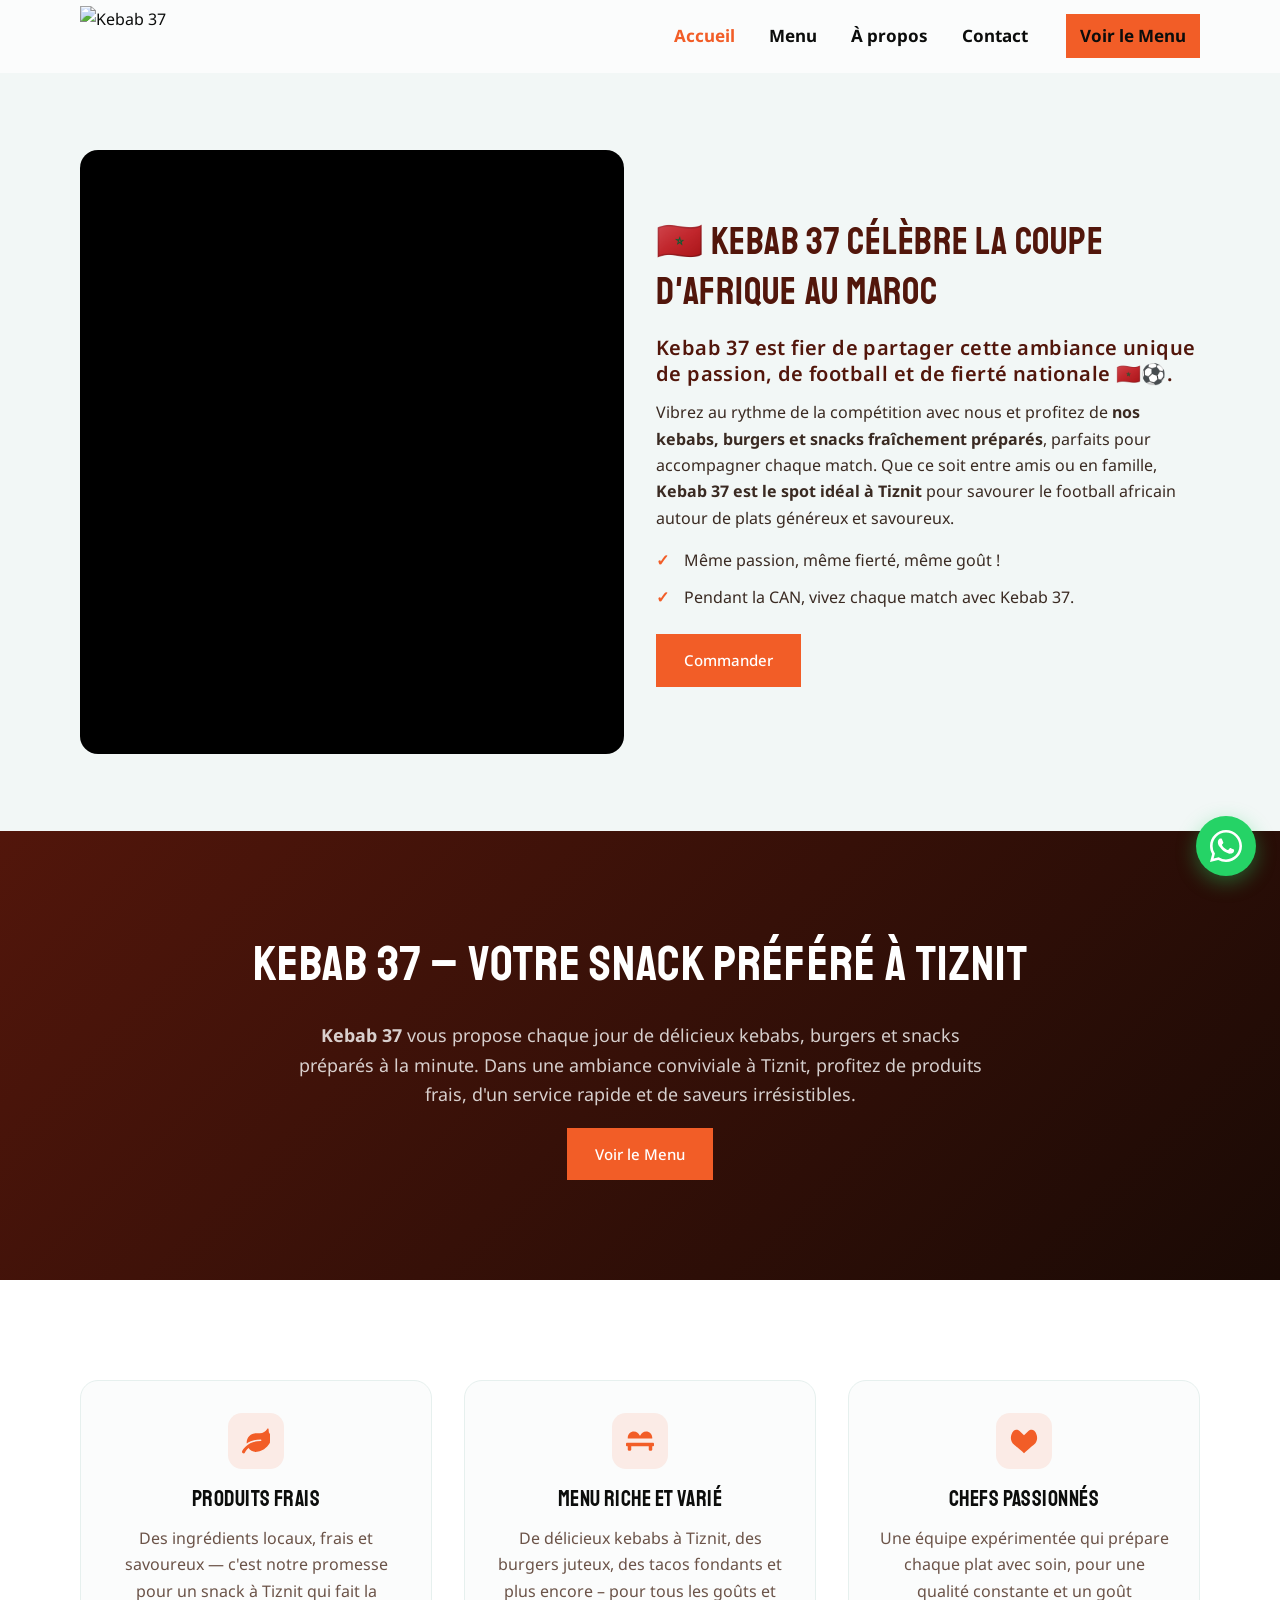
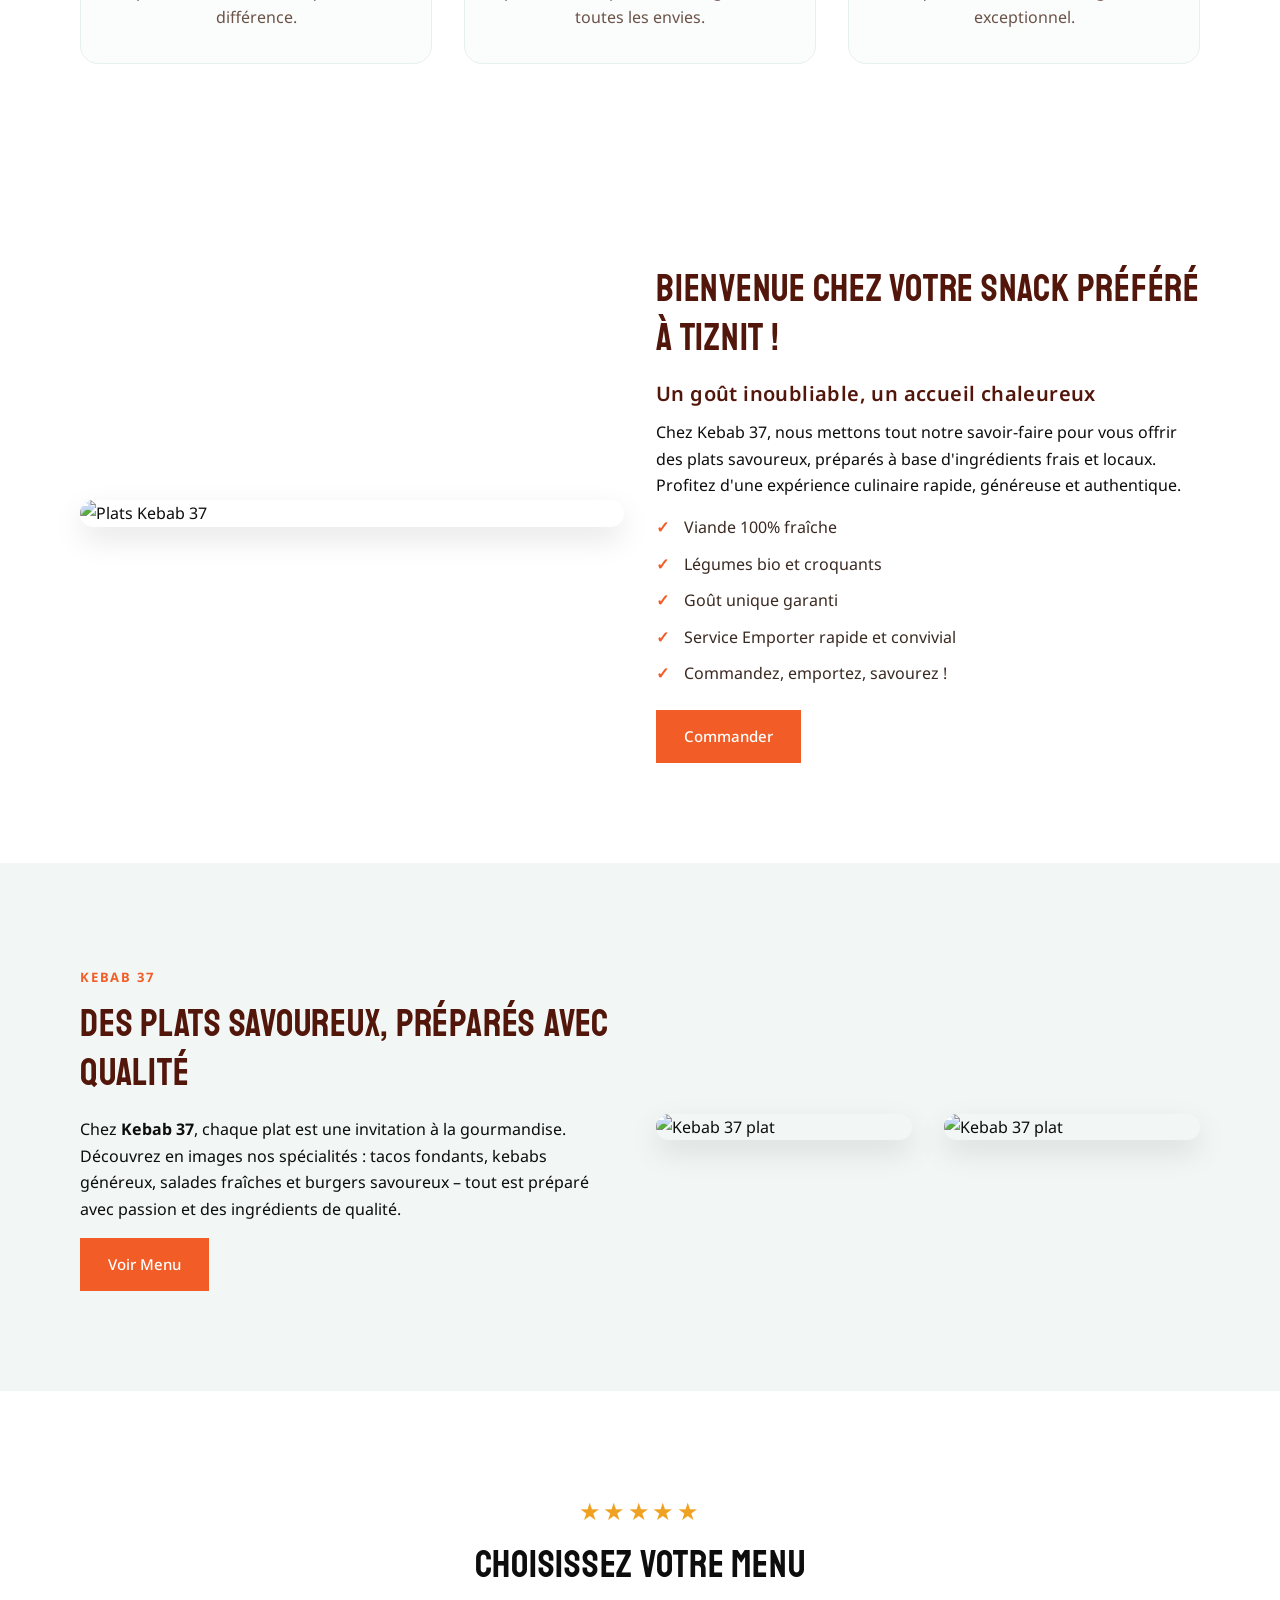
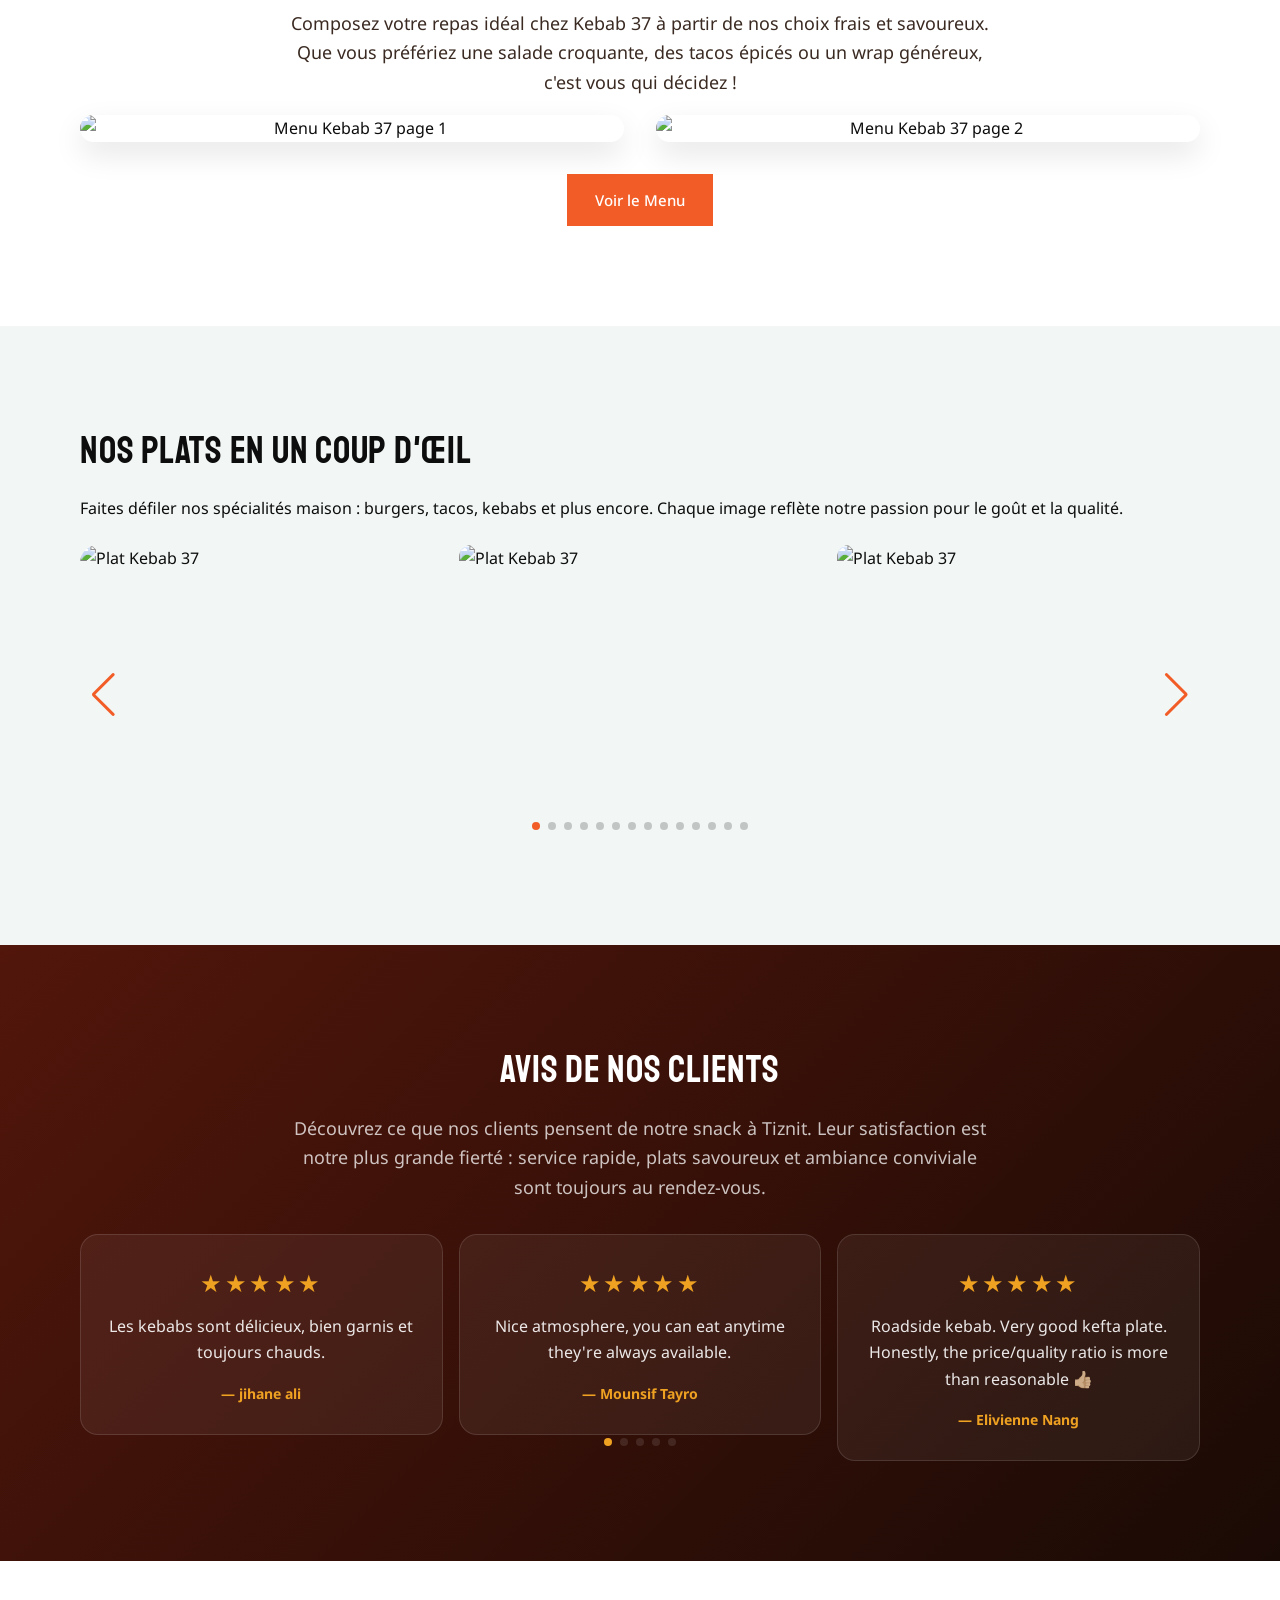
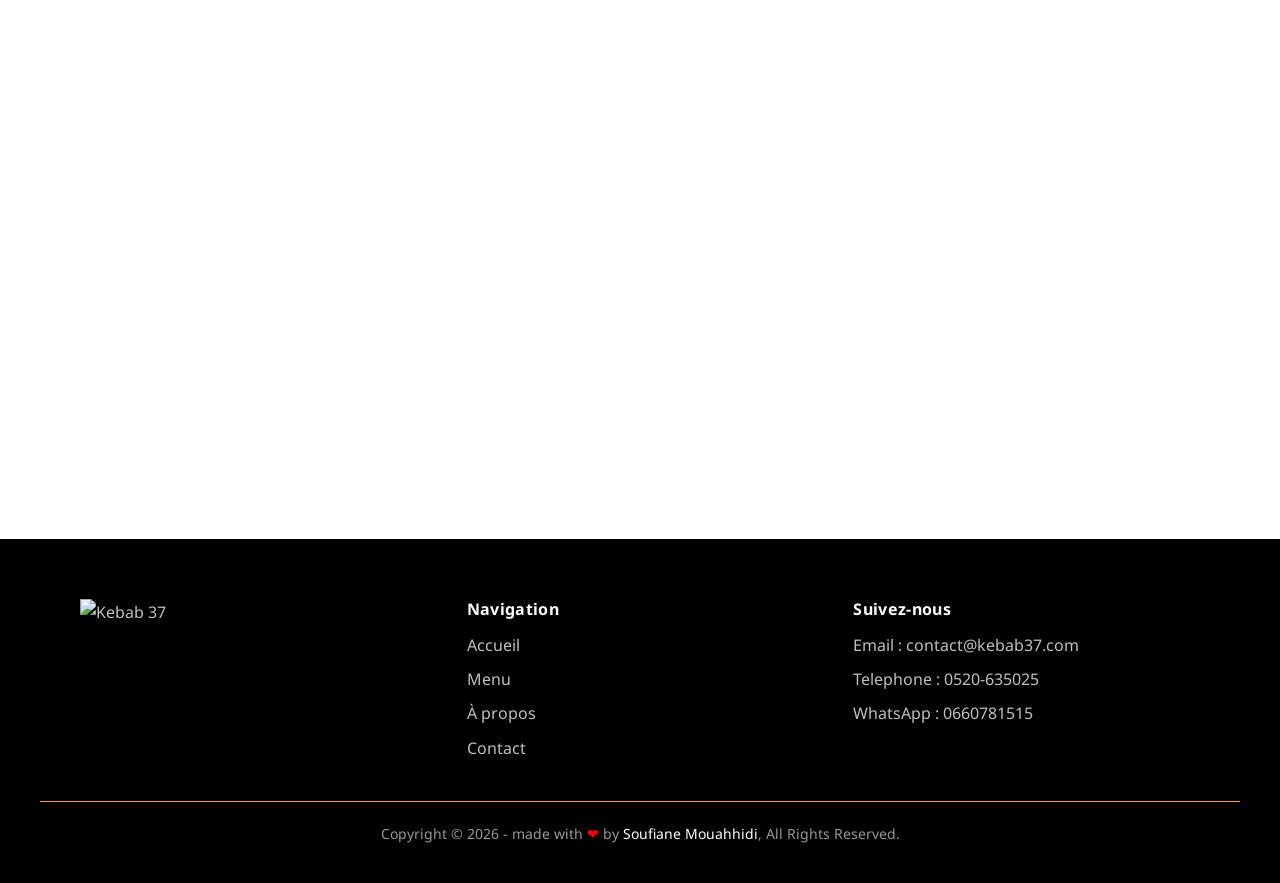
==== index.html @ 67d35859 "feat: rebuild site to match kebab37.com (Tiznit, Morocco) - Rewrote all pages with real content from" ====
<!DOCTYPE html>
<html lang="fr">
<head>
  <meta charset="UTF-8">
  <meta name="viewport" content="width=device-width, initial-scale=1.0">
  <title>Kebab 37 à Tiznit – Snack & Fast Food Marocain de Qualité</title>
  <meta name="description" content="Découvrez Kebab 37, votre snack incontournable à Tiznit. Spécialités marocaines, service rapide, produits frais, passez savourer sur place !">
  <link rel="preconnect" href="https://fonts.googleapis.com">
  <link rel="preconnect" href="https://fonts.gstatic.com" crossorigin>
  <link href="https://fonts.googleapis.com/css2?family=Noto+Sans:wght@400;500;600;700&family=Staatliches&display=swap" rel="stylesheet">
  <link rel="stylesheet" href="https://cdn.jsdelivr.net/npm/swiper@11/swiper-bundle.min.css">
  <link rel="stylesheet" href="assets/css/styles.css">
  <link rel="icon" href="https://kebab37.com/wp-content/uploads/2025/06/cropped-LOGO-01-removebg-preview-32x32.png" sizes="32x32">
</head>
<body>
  <a class="skip-link" href="#main">Aller au contenu</a>

  <!-- HEADER -->
  <header class="site-header" id="siteHeader">
    <div class="container nav-wrap">
      <a href="index.html" class="logo" aria-label="Kebab 37 - Accueil">
        <img src="https://kebab37.com/wp-content/uploads/2025/12/logo-kebeb-can.png" alt="Kebab 37" class="logo-img">
      </a>
      <button class="nav-toggle" aria-label="Ouvrir le menu" aria-expanded="false" aria-controls="primaryNav">
        <span></span><span></span><span></span>
      </button>
      <nav id="primaryNav" class="primary-nav" aria-label="Menu principal">
        <ul>
          <li><a href="index.html" class="active">Accueil</a></li>
          <li><a href="menu.html">Menu</a></li>
          <li><a href="about.html">À propos</a></li>
          <li><a href="contact.html">Contact</a></li>
        </ul>
        <a class="btn btn-primary nav-cta" href="menu.html">Voir le Menu</a>
      </nav>
    </div>
  </header>

  <main id="main">
    <!-- HERO / CAN SECTION -->
    <section class="hero-can">
      <div class="container grid grid-2 align-center">
        <div class="hero-video">
          <iframe src="https://player.vimeo.com/video/1148424362?badge=0&autopause=0&player_id=0&app_id=58479&autoplay=1&muted=1&loop=1" allow="autoplay; fullscreen; picture-in-picture" frameborder="0" loading="lazy"></iframe>
        </div>
        <div class="hero-text">
          <h2>🇲🇦 Kebab 37 célèbre la Coupe d'Afrique au Maroc</h2>
          <h3 class="subtitle">Kebab 37 est fier de partager cette ambiance unique de passion, de football et de fierté nationale 🇲🇦⚽.</h3>
          <p>Vibrez au rythme de la compétition avec nous et profitez de <strong>nos kebabs, burgers et snacks fraîchement préparés</strong>, parfaits pour accompagner chaque match. Que ce soit entre amis ou en famille, <strong>Kebab 37 est le spot idéal à Tiznit</strong> pour savourer le football africain autour de plats généreux et savoureux.</p>
          <ul class="check-list">
            <li>Même passion, même fierté, même goût !</li>
            <li>Pendant la CAN, vivez chaque match avec Kebab 37.</li>
          </ul>
          <a class="btn btn-primary" href="https://api.whatsapp.com/send?phone=212660781515" target="_blank" rel="noopener">Commander</a>
        </div>
      </div>
    </section>

    <!-- INTRO -->
    <section class="section intro-section">
      <div class="container text-center">
        <h1>Kebab 37 – Votre snack préféré à Tiznit</h1>
        <p class="lead"><strong>Kebab 37</strong> vous propose chaque jour de délicieux kebabs, burgers et snacks préparés à la minute. Dans une ambiance conviviale à Tiznit, profitez de produits frais, d'un service rapide et de saveurs irrésistibles.</p>
        <a class="btn btn-primary" href="menu.html">Voir le Menu</a>
      </div>
    </section>

    <!-- FEATURES -->
    <section class="section features">
      <div class="container grid grid-3">
        <article class="feature-card">
          <div class="icon-wrap"><svg viewBox="0 0 576 512" fill="currentColor"><path d="M546.2 9.7c-5.6-12.5-21.6-13-28.3-1.2C486.9 62.4 431.4 96 368 96h-80C182 96 96 182 96 288c0 7 .8 13.7 1.5 20.5C161.3 262.8 253.4 224 384 224c8.8 0 16 7.2 16 16s-7.2 16-16 16C132.6 256 26 410.1 2.4 468c-6.6 16.3 1.2 34.9 17.5 41.6 16.4 6.8 35-1.1 41.8-17.3 1.5-3.6 20.9-47.9 71.9-90.6 32.4 43.9 94 85.8 174.9 77.2C465.5 459.4 543.9 346.6 576 288c0-4.8-1.3-8.8-2.9-12.5 11.1-24.3 17.8-51 17.8-79.5 0-44.6-14.4-85.8-38.7-119.3z"/></svg></div>
          <h3>Produits Frais</h3>
          <p>Des ingrédients locaux, frais et savoureux — c'est notre promesse pour un snack à Tiznit qui fait la différence.</p>
        </article>
        <article class="feature-card">
          <div class="icon-wrap"><svg viewBox="0 0 512 512" fill="currentColor"><path d="M496 288H16c-8.8 0-16 7.2-16 16v32c0 8.8 7.2 16 16 16h16v64c0 8.8 7.2 16 16 16h32c8.8 0 16-7.2 16-16v-64h320v64c0 8.8 7.2 16 16 16h32c8.8 0 16-7.2 16-16v-64h16c8.8 0 16-7.2 16-16v-32c0-8.8-7.2-16-16-16zm-16-96c0-61.9-50.1-112-112-112-49.9 0-91.5 32.5-106.4 77.4C256.3 157.1 256 157 256 157s-.3.1-5.6.4C235.5 112.5 193.9 80 144 80 82.1 80 32 130.1 32 192v16h448v-16z"/></svg></div>
          <h3>Menu Riche et Varié</h3>
          <p>De délicieux kebabs à Tiznit, des burgers juteux, des tacos fondants et plus encore – pour tous les goûts et toutes les envies.</p>
        </article>
        <article class="feature-card">
          <div class="icon-wrap"><svg viewBox="0 0 512 512" fill="currentColor"><path d="M444.1 67.9C427 50.8 404.5 48 394.2 48c-21.5 0-42.1 8.5-57.4 23.7L256 152.5 175.2 71.7C159.9 56.5 139.3 48 117.8 48c-10.3 0-32.8 2.8-49.9 19.9C33.3 102.4 16 154.3 16 200c0 46.2 18.8 86.8 55.8 120.5C106.3 352.2 192 416 256 480c64-64 149.7-127.8 184.2-159.5C477.2 286.8 496 246.2 496 200c0-45.7-17.3-97.6-51.9-132.1z"/></svg></div>
          <h3>Chefs Passionnés</h3>
          <p>Une équipe expérimentée qui prépare chaque plat avec soin, pour une qualité constante et un goût exceptionnel.</p>
        </article>
      </div>
    </section>

    <!-- ABOUT TEASER -->
    <section class="section about-teaser">
      <div class="container grid grid-2 align-center">
        <div class="about-img">
          <img src="https://kebab37.com/wp-content/uploads/2025/12/all-768x1024.jpeg" alt="Plats Kebab 37" loading="lazy">
        </div>
        <div class="about-text">
          <h2>Bienvenue chez votre snack préféré à Tiznit !</h2>
          <h3 class="subtitle">Un goût inoubliable, un accueil chaleureux</h3>
          <p>Chez Kebab 37, nous mettons tout notre savoir-faire pour vous offrir des plats savoureux, préparés à base d'ingrédients frais et locaux. Profitez d'une expérience culinaire rapide, généreuse et authentique.</p>
          <ul class="check-list">
            <li>Viande 100% fraîche</li>
            <li>Légumes bio et croquants</li>
            <li>Goût unique garanti</li>
            <li>Service Emporter rapide et convivial</li>
            <li>Commandez, emportez, savourez !</li>
          </ul>
          <a class="btn btn-primary" href="https://api.whatsapp.com/send?phone=212660781515" target="_blank" rel="noopener">Commander</a>
        </div>
      </div>
    </section>

    <!-- MENU PREVIEW -->
    <section class="section menu-preview">
      <div class="container">
        <div class="grid grid-2 align-center">
          <div class="menu-text">
            <span class="eyebrow">KEBAB 37</span>
            <h2>Des Plats Savoureux, Préparés avec Qualité</h2>
            <p>Chez <strong>Kebab 37</strong>, chaque plat est une invitation à la gourmandise. Découvrez en images nos spécialités : tacos fondants, kebabs généreux, salades fraîches et burgers savoureux – tout est préparé avec passion et des ingrédients de qualité.</p>
            <a class="btn btn-primary" href="menu.html">Voir Menu</a>
          </div>
          <div class="menu-images grid grid-2">
            <img src="https://kebab37.com/wp-content/uploads/2025/07/IMG_6807-ezgif.com-png-to-webp-converter-768x1024.webp" alt="Kebab 37 plat" loading="lazy">
            <img src="https://kebab37.com/wp-content/uploads/2025/07/IMG_6446-ezgif.com-png-to-webp-converter-768x1024.webp" alt="Kebab 37 plat" loading="lazy">
          </div>
        </div>
      </div>
    </section>

    <!-- MENU CARDS -->
    <section class="section menu-cards-section">
      <div class="container text-center">
        <div class="stars">★★★★★</div>
        <h2>Choisissez Votre Menu</h2>
        <p class="lead">Composez votre repas idéal chez Kebab 37 à partir de nos choix frais et savoureux. Que vous préfériez une salade croquante, des tacos épicés ou un wrap généreux, c'est vous qui décidez !</p>
        <div class="menu-card-grid grid grid-2">
          <img src="https://kebab37.com/wp-content/uploads/2026/04/menu1-737x1024.jpeg" alt="Menu Kebab 37 page 1" loading="lazy" class="menu-page-img">
          <img src="https://kebab37.com/wp-content/uploads/2026/04/menu2-737x1024.jpeg" alt="Menu Kebab 37 page 2" loading="lazy" class="menu-page-img">
        </div>
        <a class="btn btn-primary" href="menu.html">Voir le Menu</a>
      </div>
    </section>

    <!-- IMAGE CAROUSEL -->
    <section class="section carousel-section">
      <div class="container">
        <h2>Nos Plats en Un Coup d'Œil</h2>
        <p>Faites défiler nos spécialités maison : burgers, tacos, kebabs et plus encore. Chaque image reflète notre passion pour le goût et la qualité.</p>
        <div class="swiper food-swiper">
          <div class="swiper-wrapper">
            <div class="swiper-slide"><img src="https://kebab37.com/wp-content/uploads/2025/08/WhatsApp-Image-2025-07-31-at-12.10.33-scaled.jpeg" alt="Plat Kebab 37" loading="lazy"></div>
            <div class="swiper-slide"><img src="https://kebab37.com/wp-content/uploads/2025/07/image1-scaled.webp" alt="Plat Kebab 37" loading="lazy"></div>
            <div class="swiper-slide"><img src="https://kebab37.com/wp-content/uploads/2025/07/IMG_6446-ezgif.com-png-to-webp-converter-scaled.webp" alt="Plat Kebab 37" loading="lazy"></div>
            <div class="swiper-slide"><img src="https://kebab37.com/wp-content/uploads/2025/07/image6-scaled.webp" alt="Plat Kebab 37" loading="lazy"></div>
            <div class="swiper-slide"><img src="https://kebab37.com/wp-content/uploads/2025/07/image10-scaled.webp" alt="Plat Kebab 37" loading="lazy"></div>
            <div class="swiper-slide"><img src="https://kebab37.com/wp-content/uploads/2025/08/WhatsApp-Image-2025-07-31-at-12.10.35.jpeg" alt="Plat Kebab 37" loading="lazy"></div>
            <div class="swiper-slide"><img src="https://kebab37.com/wp-content/uploads/2025/07/image3-scaled.jpg" alt="Plat Kebab 37" loading="lazy"></div>
            <div class="swiper-slide"><img src="https://kebab37.com/wp-content/uploads/2025/07/image5-scaled.webp" alt="Plat Kebab 37" loading="lazy"></div>
            <div class="swiper-slide"><img src="https://kebab37.com/wp-content/uploads/2025/07/image9-scaled.webp" alt="Plat Kebab 37" loading="lazy"></div>
            <div class="swiper-slide"><img src="https://kebab37.com/wp-content/uploads/2025/07/image2-scaled.webp" alt="Plat Kebab 37" loading="lazy"></div>
            <div class="swiper-slide"><img src="https://kebab37.com/wp-content/uploads/2025/07/image7-scaled.webp" alt="Plat Kebab 37" loading="lazy"></div>
            <div class="swiper-slide"><img src="https://kebab37.com/wp-content/uploads/2025/08/WhatsApp-Image-2025-07-31-at-01.11.53.jpeg" alt="Plat Kebab 37" loading="lazy"></div>
            <div class="swiper-slide"><img src="https://kebab37.com/wp-content/uploads/2025/07/image4-scaled.webp" alt="Plat Kebab 37" loading="lazy"></div>
            <div class="swiper-slide"><img src="https://kebab37.com/wp-content/uploads/2025/07/image8-scaled.webp" alt="Plat Kebab 37" loading="lazy"></div>
          </div>
          <div class="swiper-button-prev"></div>
          <div class="swiper-button-next"></div>
          <div class="swiper-pagination"></div>
        </div>
      </div>
    </section>

    <!-- TESTIMONIALS -->
    <section class="section testimonials">
      <div class="container text-center">
        <h2>Avis de nos clients</h2>
        <p class="lead">Découvrez ce que nos clients pensent de notre snack à Tiznit. Leur satisfaction est notre plus grande fierté : service rapide, plats savoureux et ambiance conviviale sont toujours au rendez-vous.</p>
        <div class="swiper testimonial-swiper">
          <div class="swiper-wrapper">
            <div class="swiper-slide">
              <div class="testimonial-card">
                <div class="stars">★★★★★</div>
                <p>Les kebabs sont délicieux, bien garnis et toujours chauds.</p>
                <strong>— jihane ali</strong>
              </div>
            </div>
            <div class="swiper-slide">
              <div class="testimonial-card">
                <div class="stars">★★★★★</div>
                <p>Nice atmosphere, you can eat anytime they're always available.</p>
                <strong>— Mounsif Tayro</strong>
              </div>
            </div>
            <div class="swiper-slide">
              <div class="testimonial-card">
                <div class="stars">★★★★★</div>
                <p>Roadside kebab. Very good kefta plate. Honestly, the price/quality ratio is more than reasonable 👍🏼</p>
                <strong>— Elivienne Nang</strong>
              </div>
            </div>
            <div class="swiper-slide">
              <div class="testimonial-card">
                <div class="stars">★★★★★</div>
                <p>Well served</p>
                <strong>— Kouchane jihane</strong>
              </div>
            </div>
            <div class="swiper-slide">
              <div class="testimonial-card">
                <div class="stars">★★★★★</div>
                <p>Très bon snack, service rapide et personnel sympa. Je recommande !</p>
                <strong>— hassane allaoui</strong>
              </div>
            </div>
          </div>
          <div class="swiper-pagination"></div>
        </div>
      </div>
    </section>

    <!-- GOOGLE MAP -->
    <section class="section map-section">
      <div class="container">
        <iframe src="https://www.google.com/maps/embed?pb=!1m18!1m12!1m3!1d240.86875749904013!2d-9.73588163179728!3d29.69650663457339!2m3!1f0!2f0!3f0!3m2!1i1024!2i768!4f13.1!3m3!1m2!1s0xdb47b0d351d3c29%3A0xc2f418e8f005f6c!2sKebab%2037!5e1!3m2!1sar!2sma!4v1751650350150!5m2!1sar!2sma" width="100%" height="450" style="border:0; border-radius: 12px;" allowfullscreen loading="lazy" referrerpolicy="no-referrer-when-downgrade" title="Kebab 37 sur Google Maps"></iframe>
      </div>
    </section>
  </main>

  <!-- FOOTER -->
  <footer class="site-footer">
    <div class="container grid grid-3 footer-grid">
      <div class="footer-brand">
        <a href="index.html">
          <img src="https://kebab37.com/wp-content/uploads/2025/06/cropped-LOGO-01-removebg-preview.png" alt="Kebab 37" class="footer-logo">
        </a>
      </div>
      <div>
        <h4>Navigation</h4>
        <ul>
          <li><a href="index.html">Accueil</a></li>
          <li><a href="menu.html">Menu</a></li>
          <li><a href="about.html">À propos</a></li>
          <li><a href="contact.html">Contact</a></li>
        </ul>
      </div>
      <div>
        <h4>Suivez-nous</h4>
        <ul>
          <li><a href="mailto:contact@kebab37.com">Email : contact@kebab37.com</a></li>
          <li><a href="tel:0520-635025">Telephone : 0520-635025</a></li>
          <li><a href="https://api.whatsapp.com/send?phone=212660781515" target="_blank" rel="noopener">WhatsApp : 0660781515</a></li>
        </ul>
      </div>
    </div>
    <div class="container footer-bottom">
      <p>Copyright © <span id="year"></span> - made with <span style="color:red;">❤</span> by <a href="https://soufianemouahhidi.com/" target="_blank" rel="noopener">Soufiane Mouahhidi</a>, All Rights Reserved.</p>
    </div>
  </footer>

  <!-- WHATSAPP FLOATING BUTTON -->
  <a href="https://api.whatsapp.com/send?phone=212660781515" class="whatsapp-float" target="_blank" rel="noopener" aria-label="Contacter via WhatsApp">
    <svg viewBox="0 0 32 32" fill="#fff"><path d="M16.004 0C7.165 0 .003 7.16.003 15.997c0 2.82.737 5.573 2.14 7.998L.003 32l8.212-2.094A15.96 15.96 0 0016.004 32C24.84 32 32 24.84 32 15.997 32 7.16 24.84 0 16.004 0zm0 29.39a13.38 13.38 0 01-6.82-1.87l-.49-.29-5.07 1.33 1.35-4.94-.32-.5a13.33 13.33 0 01-2.04-7.12c0-7.38 6.01-13.39 13.39-13.39S29.39 8.62 29.39 16s-6.01 13.39-13.39 13.39zm7.34-10.02c-.4-.2-2.37-1.17-2.74-1.3-.37-.14-.64-.2-.91.2-.27.4-1.04 1.3-1.28 1.57-.23.27-.47.3-.87.1-.4-.2-1.69-.62-3.22-1.98-1.19-1.06-1.99-2.37-2.23-2.77-.23-.4-.02-.62.18-.82.18-.18.4-.47.6-.7.2-.24.27-.4.4-.67.14-.27.07-.5-.03-.7-.1-.2-.91-2.2-1.25-3.01-.33-.79-.66-.68-.91-.7-.23-.01-.5-.01-.77-.01-.27 0-.7.1-1.07.5-.37.4-1.4 1.37-1.4 3.34 0 1.97 1.43 3.87 1.63 4.14.2.27 2.82 4.3 6.83 6.03.96.41 1.7.66 2.28.84.96.3 1.83.26 2.52.16.77-.12 2.37-.97 2.71-1.9.33-.94.33-1.74.23-1.9-.1-.17-.37-.27-.77-.47z"/></svg>
  </a>

  <script src="https://cdn.jsdelivr.net/npm/swiper@11/swiper-bundle.min.js"></script>
  <script src="assets/js/main.js"></script>
</body>
</html>
---- assets/css/styles.css ----
/* ============================================
   Kebab 37 — Tiznit, Morocco
   Color palette from kebab37.com theme
   ============================================ */

:root {
  --c-primary: #F25D27;
  --c-primary-dk: #d94b1a;
  --c-secondary: #EFA222;
  --c-dark: #52160B;
  --c-ink: #0c0d0c;
  --c-ink-2: #3a2a22;
  --c-muted: #6b5348;
  --c-bg: #FBFCFC;
  --c-bg-alt: #F2F7F6;
  --c-surface: #ffffff;
  --c-line: #E6F0EE;

  --shadow-sm: 0 4px 12px rgba(12, 13, 12, 0.06);
  --shadow-md: 0 12px 30px rgba(12, 13, 12, 0.10);
  --shadow-lg: 0 24px 60px rgba(12, 13, 12, 0.16);

  --radius: 12px;
  --radius-lg: 18px;
  --radius-pill: 999px;

  --max-w: 1200px;
  --gutter: clamp(16px, 4vw, 40px);

  --t-fast: 160ms ease;
  --t-med: 280ms cubic-bezier(.2,.7,.3,1);

  --font-heading: 'Staatliches', sans-serif;
  --font-body: 'Noto Sans', sans-serif;
}

/* ---------- Reset ---------- */
*, *::before, *::after { box-sizing: border-box; }
html { scroll-behavior: smooth; }
body {
  margin: 0;
  font-family: var(--font-body);
  font-size: 16px;
  color: var(--c-ink);
  background: var(--c-bg);
  line-height: 1.65;
  -webkit-font-smoothing: antialiased;
}
img, svg { max-width: 100%; display: block; }
a { color: inherit; text-decoration: none; }
button { font: inherit; cursor: pointer; border: 0; background: none; }
ul { list-style: none; padding: 0; margin: 0; }
h1, h2, h3, h4 { margin: 0 0 .5em; font-family: var(--font-heading); font-weight: 400; line-height: 1.3; letter-spacing: .02em; }
h1 { font-size: clamp(32px, 5vw, 50px); }
h2 { font-size: clamp(26px, 3.5vw, 38px); }
h3 { font-size: clamp(20px, 2.5vw, 28px); }
p { margin: 0 0 1em; }

.skip-link {
  position: absolute; left: -9999px; top: 0;
  background: var(--c-ink); color: #fff; padding: 12px 16px; z-index: 999;
}
.skip-link:focus { left: 0; }

/* ---------- Layout ---------- */
.container {
  max-width: var(--max-w);
  margin-inline: auto;
  padding-inline: var(--gutter);
}
.section { padding-block: clamp(56px, 8vw, 100px); }
.section.alt { background: var(--c-bg-alt); }
.text-center { text-align: center; }
.lead { font-size: clamp(15px, 1.4vw, 18px); color: var(--c-ink-2); max-width: 70ch; margin-inline: auto; }

.grid { display: grid; gap: clamp(20px, 3vw, 32px); }
.grid-2 { grid-template-columns: 1fr; }
.grid-3 { grid-template-columns: 1fr; }
@media (min-width: 720px) {
  .grid-2 { grid-template-columns: repeat(2, 1fr); }
  .grid-3 { grid-template-columns: repeat(2, 1fr); }
}
@media (min-width: 1000px) {
  .grid-3 { grid-template-columns: repeat(3, 1fr); }
}
.align-center { align-items: center; }

/* ---------- Eyebrow ---------- */
.eyebrow {
  display: inline-block;
  text-transform: uppercase;
  letter-spacing: .14em;
  font-weight: 700;
  font-size: 13px;
  color: var(--c-primary);
  margin-bottom: 10px;
}

.subtitle {
  font-family: var(--font-body);
  font-weight: 600;
  font-size: clamp(16px, 1.6vw, 20px);
  color: var(--c-dark);
  margin-bottom: 12px;
}

.stars {
  color: var(--c-secondary);
  font-size: 24px;
  letter-spacing: .1em;
  margin-bottom: 10px;
}

/* ---------- Buttons ---------- */
.btn {
  display: inline-flex;
  align-items: center;
  gap: 8px;
  padding: 14px 28px;
  border-radius: 0;
  font-weight: 500;
  font-size: 15px;
  transition: background var(--t-fast), transform var(--t-fast), box-shadow var(--t-fast);
  white-space: nowrap;
}
.btn:active { transform: translateY(1px); }
.btn-primary {
  background: var(--c-primary);
  color: #fff;
}
.btn-primary:hover { background: var(--c-primary-dk); }
.btn-ghost-light {
  background: transparent;
  color: #fff;
  border: 2px solid rgba(255,255,255,.5);
}
.btn-ghost-light:hover { background: rgba(255,255,255,.15); }

/* ---------- Header ---------- */
.site-header {
  position: sticky;
  top: 0;
  z-index: 100;
  background: rgba(251, 252, 252, .92);
  backdrop-filter: blur(10px);
  -webkit-backdrop-filter: blur(10px);
  border-bottom: 1px solid transparent;
  transition: border-color var(--t-fast), box-shadow var(--t-fast);
}
.site-header.scrolled {
  border-color: var(--c-line);
  box-shadow: var(--shadow-sm);
}
.nav-wrap {
  display: flex;
  align-items: center;
  justify-content: space-between;
  height: 72px;
  gap: 20px;
}
.logo { display: flex; align-items: center; }
.logo-img { height: 60px; width: auto; }

.primary-nav {
  display: flex;
  align-items: center;
  gap: 24px;
}
.primary-nav ul { display: flex; gap: 6px; }
.primary-nav a {
  padding: 8px 14px;
  font-weight: 700;
  font-size: 17px;
  color: var(--c-ink);
  transition: color var(--t-fast);
}
.primary-nav a:hover { color: var(--c-primary); }
.primary-nav a.active { color: var(--c-primary); }

.nav-toggle {
  display: none;
  width: 44px; height: 44px;
  position: relative;
}
.nav-toggle span {
  display: block;
  position: absolute;
  left: 10px;
  width: 24px; height: 2.5px;
  background: var(--c-ink);
  border-radius: 2px;
  transition: transform var(--t-fast), opacity var(--t-fast), top var(--t-fast);
}
.nav-toggle span:nth-child(1) { top: 15px; }
.nav-toggle span:nth-child(2) { top: 21px; }
.nav-toggle span:nth-child(3) { top: 27px; }
.nav-toggle[aria-expanded="true"] span:nth-child(1) { top: 21px; transform: rotate(45deg); }
.nav-toggle[aria-expanded="true"] span:nth-child(2) { opacity: 0; }
.nav-toggle[aria-expanded="true"] span:nth-child(3) { top: 21px; transform: rotate(-45deg); }

@media (max-width: 920px) {
  .nav-toggle { display: block; }
  .primary-nav {
    position: fixed;
    inset: 72px 0 auto 0;
    background: var(--c-primary);
    flex-direction: column;
    align-items: stretch;
    gap: 12px;
    padding: 24px var(--gutter) 32px;
    transform: translateY(-12px);
    opacity: 0;
    pointer-events: none;
    transition: transform var(--t-med), opacity var(--t-med);
    box-shadow: var(--shadow-lg);
  }
  .primary-nav.open {
    transform: translateY(0);
    opacity: 1;
    pointer-events: auto;
  }
  .primary-nav ul { flex-direction: column; gap: 4px; }
  .primary-nav a { color: #fff; display: block; padding: 14px 16px; border-radius: var(--radius); }
  .primary-nav a:hover, .primary-nav a.active { color: var(--c-secondary); }
  .nav-cta { align-self: flex-start; background: var(--c-secondary); color: #fff; }
}

/* ---------- Page Hero (subpages) ---------- */
.page-hero {
  padding-block: clamp(60px, 10vw, 120px);
  background: linear-gradient(135deg, var(--c-primary) 0%, var(--c-dark) 100%);
  color: #fff;
  text-align: center;
}
.page-hero h1 { color: #fff; }
.page-hero .lead { color: rgba(255,255,255,.85); }

/* ---------- Hero CAN Section ---------- */
.hero-can {
  padding-block: clamp(48px, 6vw, 80px);
  background: var(--c-bg-alt);
}
.hero-video {
  border-radius: var(--radius-lg);
  overflow: hidden;
  aspect-ratio: 9/10;
  background: #000;
}
.hero-video iframe {
  width: 100%;
  height: 100%;
  border: 0;
}
.hero-text h2 { color: var(--c-dark); }
.hero-text p { color: var(--c-ink-2); }

/* ---------- Check list ---------- */
.check-list {
  padding: 0;
  margin: 16px 0 24px;
}
.check-list li {
  position: relative;
  padding-left: 28px;
  margin-bottom: 10px;
  color: var(--c-ink-2);
}
.check-list li::before {
  content: "✓";
  position: absolute;
  left: 0;
  color: var(--c-primary);
  font-weight: 700;
}

/* ---------- Intro Section ---------- */
.intro-section {
  background: linear-gradient(135deg, var(--c-dark) 0%, #1a0a05 100%);
  color: #fff;
  text-align: center;
}
.intro-section h1 { color: #fff; }
.intro-section .lead { color: rgba(255,255,255,.8); }

/* ---------- Features ---------- */
.features { background: var(--c-surface); }
.feature-card {
  background: var(--c-bg);
  border: 1px solid var(--c-line);
  border-radius: var(--radius-lg);
  padding: 32px 28px;
  text-align: center;
  transition: transform var(--t-med), box-shadow var(--t-med);
}
.feature-card:hover {
  transform: translateY(-4px);
  box-shadow: var(--shadow-md);
}
.icon-wrap {
  width: 56px; height: 56px;
  display: grid; place-items: center;
  margin: 0 auto 16px;
  background: rgba(242, 93, 39, .1);
  color: var(--c-primary);
  border-radius: 14px;
}
.icon-wrap svg { width: 28px; height: 28px; }
.feature-card h3 { font-size: 22px; }
.feature-card p { color: var(--c-muted); margin: 0; }

/* ---------- About teaser ---------- */
.about-teaser { background: var(--c-surface); }
.about-img {
  border-radius: var(--radius-lg);
  overflow: hidden;
  box-shadow: var(--shadow-md);
}
.about-img img { width: 100%; height: auto; object-fit: cover; }
.about-text h2 { color: var(--c-dark); }

/* ---------- Menu preview ---------- */
.menu-preview { background: var(--c-bg-alt); }
.menu-text h2 { color: var(--c-dark); }
.menu-images img {
  border-radius: var(--radius-lg);
  box-shadow: var(--shadow-md);
  width: 100%;
  height: auto;
  object-fit: cover;
}

/* ---------- Menu cards section ---------- */
.menu-cards-section { background: var(--c-surface); }
.menu-page-img {
  border-radius: var(--radius-lg);
  box-shadow: var(--shadow-md);
  width: 100%;
  height: auto;
  transition: transform var(--t-med);
}
.menu-page-img:hover { transform: scale(1.02); }
.menu-card-grid { margin-bottom: 32px; }

/* ---------- Carousel ---------- */
.carousel-section { background: var(--c-bg-alt); }
.food-swiper {
  margin-top: 24px;
  border-radius: var(--radius-lg);
  overflow: hidden;
}
.food-swiper .swiper-slide img {
  width: 100%;
  height: 300px;
  object-fit: cover;
  border-radius: var(--radius);
}
.food-swiper .swiper-button-prev,
.food-swiper .swiper-button-next {
  color: var(--c-primary);
}
.food-swiper .swiper-pagination-bullet-active {
  background: var(--c-primary);
}

/* ---------- Testimonials ---------- */
.testimonials {
  background: linear-gradient(135deg, var(--c-dark), #1a0a05);
  color: #fff;
}
.testimonials h2 { color: #fff; }
.testimonials .lead { color: rgba(255,255,255,.75); }
.testimonial-swiper { margin-top: 32px; }
.testimonial-card {
  background: rgba(255,255,255,.06);
  border: 1px solid rgba(255,255,255,.12);
  border-radius: var(--radius-lg);
  padding: 28px;
  text-align: center;
}
.testimonial-card .stars { color: var(--c-secondary); }
.testimonial-card p { color: rgba(255,255,255,.9); font-size: 16px; margin-bottom: 14px; }
.testimonial-card strong { color: var(--c-secondary); font-size: 14px; }
.testimonial-swiper .swiper-pagination-bullet { background: rgba(255,255,255,.5); }
.testimonial-swiper .swiper-pagination-bullet-active { background: var(--c-secondary); }

/* ---------- Map ---------- */
.map-section { background: var(--c-surface); padding-block: clamp(40px, 5vw, 60px); }

/* ---------- Info Cards ---------- */
.info-cards { margin-top: 8px; }
.info-card {
  background: var(--c-surface);
  border: 1px solid var(--c-line);
  border-radius: var(--radius-lg);
  padding: 28px;
  text-align: center;
}
.info-card h3 { font-size: 22px; margin-bottom: 8px; }
.info-card p { color: var(--c-muted); margin: 0; }
.info-card a { color: var(--c-primary); font-weight: 600; }
.info-card a:hover { text-decoration: underline; }

/* ---------- CTA Band ---------- */
.cta-band {
  background: linear-gradient(135deg, var(--c-primary), var(--c-dark));
  color: #fff;
  padding-block: clamp(48px, 6vw, 80px);
}
.cta-inner {
  display: flex;
  gap: 28px;
  align-items: center;
  justify-content: space-between;
  flex-wrap: wrap;
}
.cta-inner h2 { color: #fff; margin-bottom: 6px; }
.cta-inner p { color: rgba(255,255,255,.8); margin: 0; }
.cta-actions { display: flex; gap: 12px; flex-wrap: wrap; }

/* ---------- Contact form ---------- */
.contact-form {
  max-width: 820px;
  margin-inline: auto;
  background: var(--c-surface);
  padding: clamp(24px, 4vw, 40px);
  border-radius: var(--radius-lg);
  border: 1px solid var(--c-line);
  box-shadow: var(--shadow-sm);
}
.form-grid {
  display: grid;
  grid-template-columns: 1fr;
  gap: 18px;
}
@media (min-width: 720px) {
  .form-grid { grid-template-columns: repeat(2, 1fr); }
  .form-grid .full { grid-column: 1 / -1; }
}
.contact-form label {
  display: flex;
  flex-direction: column;
  gap: 6px;
  font-size: 14px;
  font-weight: 500;
  color: var(--c-ink-2);
}
.contact-form input,
.contact-form select,
.contact-form textarea {
  padding: 12px 14px;
  border: none;
  border-bottom: 2px solid var(--c-line);
  border-radius: 0;
  font: inherit;
  font-size: 15px;
  background: var(--c-bg);
  color: var(--c-ink);
  transition: border-color var(--t-fast);
}
.contact-form input:focus,
.contact-form select:focus,
.contact-form textarea:focus {
  outline: 0;
  border-color: var(--c-primary);
}
.contact-form textarea { resize: vertical; min-height: 120px; }
.contact-form button { margin-top: 22px; }
.form-status { margin: 14px 0 0; font-size: 14px; color: var(--c-muted); }
.form-status.success { color: #1a7a1a; }
.form-status.error { color: var(--c-primary); }

/* ---------- Footer ---------- */
.site-footer {
  background: #000;
  background-image: linear-gradient(rgba(0,0,0,.8), rgba(0,0,0,.8));
  color: #fff;
  padding-block: 60px 24px;
}
.footer-grid { gap: 40px; }
.footer-logo { height: 100px; width: auto; }
.site-footer h4 {
  font-family: var(--font-body);
  font-size: 16px;
  font-weight: 700;
  color: #fff;
  margin-bottom: 12px;
}
.site-footer ul li { margin-bottom: 8px; }
.site-footer a { color: rgba(255,255,255,.75); transition: color var(--t-fast); }
.site-footer a:hover { color: var(--c-secondary); }
.footer-bottom {
  margin-top: 32px;
  padding-top: 20px;
  border-top: 1px solid var(--c-secondary);
  text-align: center;
  font-size: 14px;
  color: rgba(255,255,255,.6);
}
.footer-bottom a { color: #fff; }
.footer-bottom a:hover { color: var(--c-secondary); }

/* ---------- WhatsApp Float ---------- */
.whatsapp-float {
  position: fixed;
  bottom: 24px;
  right: 24px;
  z-index: 200;
  width: 60px;
  height: 60px;
  background: #25d366;
  border-radius: 50%;
  display: grid;
  place-items: center;
  box-shadow: 0 6px 20px rgba(37, 211, 102, .4);
  transition: transform var(--t-fast), box-shadow var(--t-fast);
}
.whatsapp-float:hover {
  transform: scale(1.08);
  box-shadow: 0 8px 28px rgba(37, 211, 102, .55);
}
.whatsapp-float svg { width: 32px; height: 32px; }

/* ---------- Reveal animation ---------- */
.reveal {
  opacity: 0;
  transform: translateY(20px);
  transition: opacity .6s ease, transform .6s cubic-bezier(.2,.7,.3,1);
}
.reveal.visible {
  opacity: 1;
  transform: translateY(0);
}

@media (prefers-reduced-motion: reduce) {
  *, *::before, *::after { animation: none !important; transition: none !important; }
  html { scroll-behavior: auto; }
}
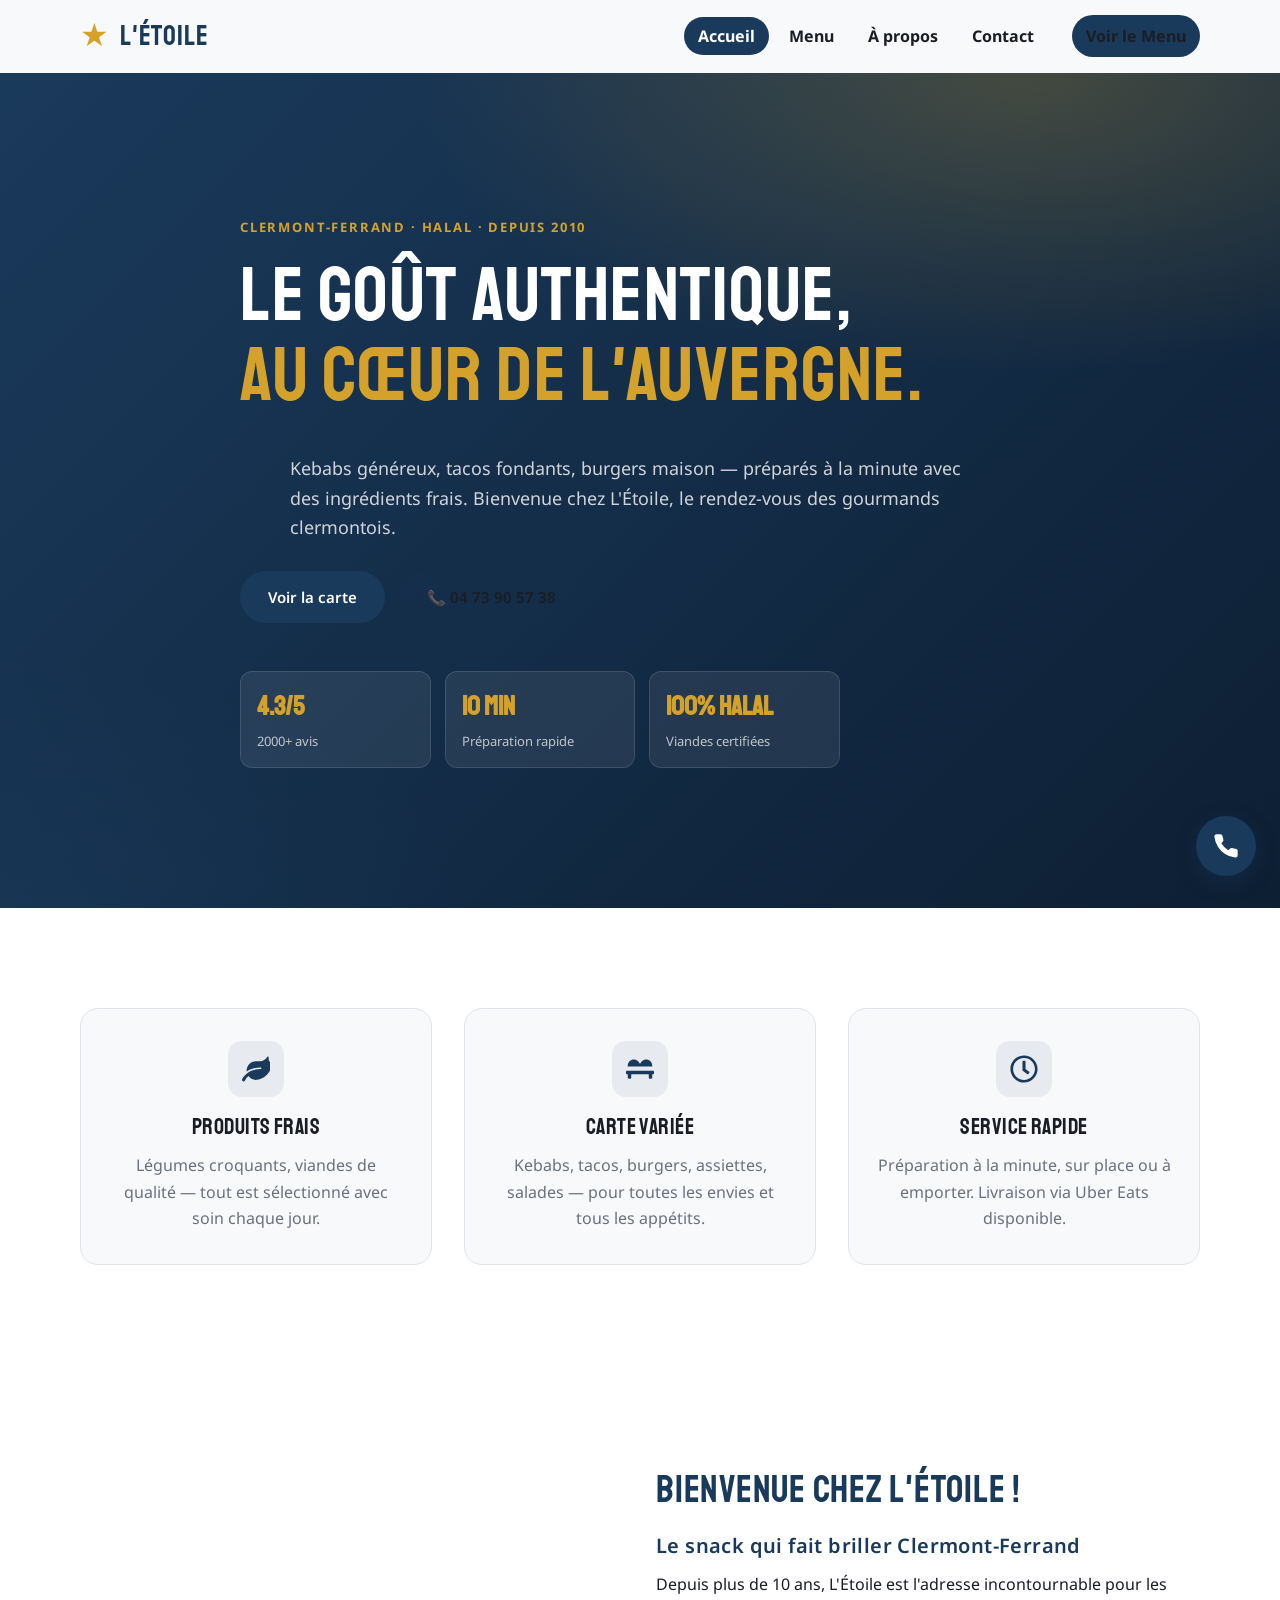
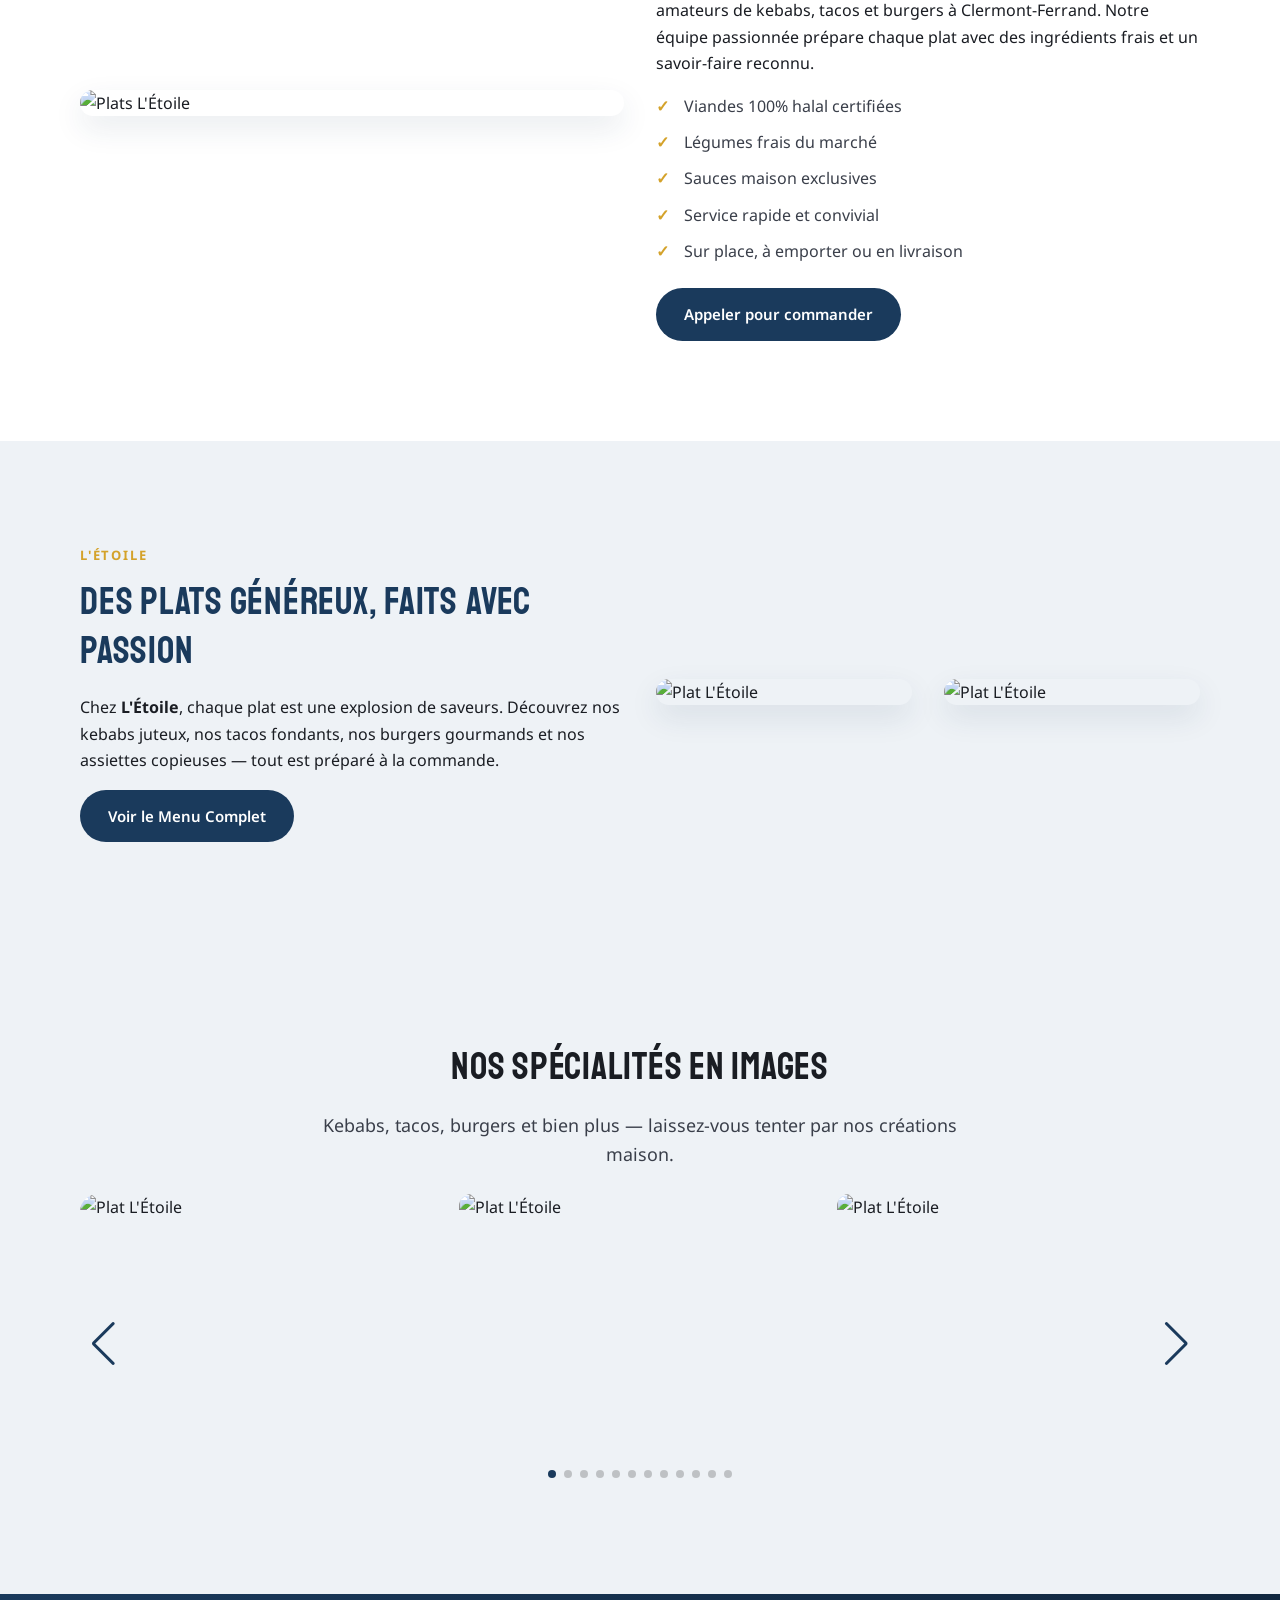
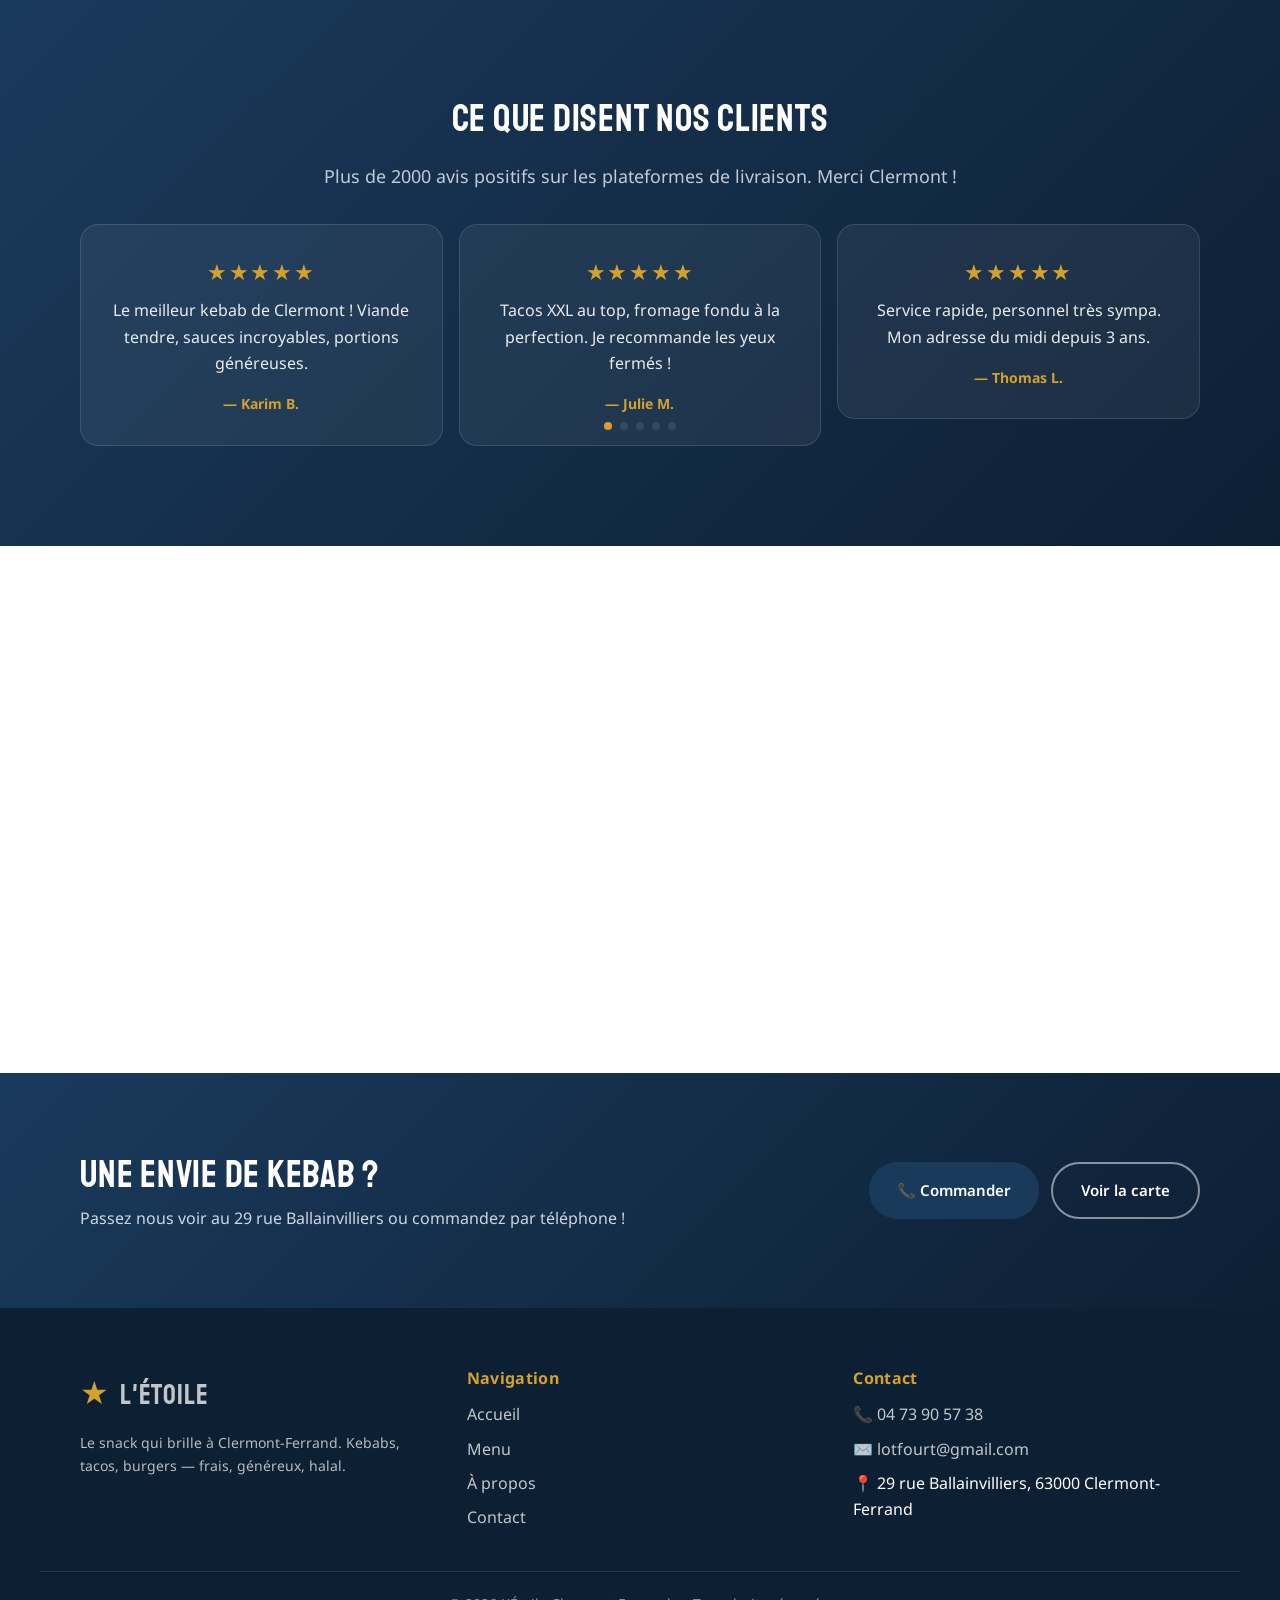
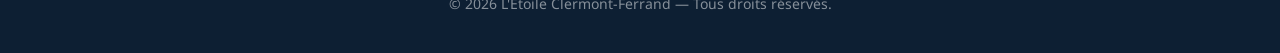
==== commit ce6a47f7: "feat: rebuild site as L'Étoile Clermont-Ferrand - Complete rebrand: navy/gold color scheme, star log" ====
--- a/index.html
+++ b/index.html
@@ -3,14 +3,13 @@
 <head>
   <meta charset="UTF-8">
   <meta name="viewport" content="width=device-width, initial-scale=1.0">
-  <title>Kebab 37 à Tiznit – Snack & Fast Food Marocain de Qualité</title>
-  <meta name="description" content="Découvrez Kebab 37, votre snack incontournable à Tiznit. Spécialités marocaines, service rapide, produits frais, passez savourer sur place !">
+  <title>L'Étoile – Snack & Fast Food à Clermont-Ferrand</title>
+  <meta name="description" content="L'Étoile, votre snack incontournable à Clermont-Ferrand. Kebabs, tacos, burgers halal, produits frais et service rapide. Sur place ou à emporter.">
   <link rel="preconnect" href="https://fonts.googleapis.com">
   <link rel="preconnect" href="https://fonts.gstatic.com" crossorigin>
   <link href="https://fonts.googleapis.com/css2?family=Noto+Sans:wght@400;500;600;700&family=Staatliches&display=swap" rel="stylesheet">
   <link rel="stylesheet" href="https://cdn.jsdelivr.net/npm/swiper@11/swiper-bundle.min.css">
   <link rel="stylesheet" href="assets/css/styles.css">
-  <link rel="icon" href="https://kebab37.com/wp-content/uploads/2025/06/cropped-LOGO-01-removebg-preview-32x32.png" sizes="32x32">
 </head>
 <body>
   <a class="skip-link" href="#main">Aller au contenu</a>
@@ -18,8 +17,9 @@
   <!-- HEADER -->
   <header class="site-header" id="siteHeader">
     <div class="container nav-wrap">
-      <a href="index.html" class="logo" aria-label="Kebab 37 - Accueil">
-        <img src="https://kebab37.com/wp-content/uploads/2025/12/logo-kebeb-can.png" alt="Kebab 37" class="logo-img">
+      <a href="index.html" class="logo" aria-label="L'Étoile - Accueil">
+        <span class="logo-icon">★</span>
+        <span class="logo-text">L'Étoile</span>
       </a>
       <button class="nav-toggle" aria-label="Ouvrir le menu" aria-expanded="false" aria-controls="primaryNav">
         <span></span><span></span><span></span>
@@ -37,31 +37,22 @@
   </header>
 
   <main id="main">
-    <!-- HERO / CAN SECTION -->
-    <section class="hero-can">
-      <div class="container grid grid-2 align-center">
-        <div class="hero-video">
-          <iframe src="https://player.vimeo.com/video/1148424362?badge=0&autopause=0&player_id=0&app_id=58479&autoplay=1&muted=1&loop=1" allow="autoplay; fullscreen; picture-in-picture" frameborder="0" loading="lazy"></iframe>
-        </div>
-        <div class="hero-text">
-          <h2>🇲🇦 Kebab 37 célèbre la Coupe d'Afrique au Maroc</h2>
-          <h3 class="subtitle">Kebab 37 est fier de partager cette ambiance unique de passion, de football et de fierté nationale 🇲🇦⚽.</h3>
-          <p>Vibrez au rythme de la compétition avec nous et profitez de <strong>nos kebabs, burgers et snacks fraîchement préparés</strong>, parfaits pour accompagner chaque match. Que ce soit entre amis ou en famille, <strong>Kebab 37 est le spot idéal à Tiznit</strong> pour savourer le football africain autour de plats généreux et savoureux.</p>
-          <ul class="check-list">
-            <li>Même passion, même fierté, même goût !</li>
-            <li>Pendant la CAN, vivez chaque match avec Kebab 37.</li>
-          </ul>
-          <a class="btn btn-primary" href="https://api.whatsapp.com/send?phone=212660781515" target="_blank" rel="noopener">Commander</a>
-        </div>
-      </div>
-    </section>
-
-    <!-- INTRO -->
-    <section class="section intro-section">
-      <div class="container text-center">
-        <h1>Kebab 37 – Votre snack préféré à Tiznit</h1>
-        <p class="lead"><strong>Kebab 37</strong> vous propose chaque jour de délicieux kebabs, burgers et snacks préparés à la minute. Dans une ambiance conviviale à Tiznit, profitez de produits frais, d'un service rapide et de saveurs irrésistibles.</p>
-        <a class="btn btn-primary" href="menu.html">Voir le Menu</a>
+    <!-- HERO -->
+    <section class="hero">
+      <div class="hero-overlay"></div>
+      <div class="container hero-inner">
+        <span class="eyebrow">Clermont-Ferrand · Halal · Depuis 2010</span>
+        <h1>Le goût authentique,<br><span class="accent">au cœur de l'Auvergne.</span></h1>
+        <p class="lead">Kebabs généreux, tacos fondants, burgers maison — préparés à la minute avec des ingrédients frais. Bienvenue chez L'Étoile, le rendez-vous des gourmands clermontois.</p>
+        <div class="hero-cta">
+          <a class="btn btn-primary" href="menu.html">Voir la carte</a>
+          <a class="btn btn-ghost" href="tel:0473905738">📞 04 73 90 57 38</a>
+        </div>
+        <ul class="hero-meta">
+          <li><strong>4.3/5</strong><span>2000+ avis</span></li>
+          <li><strong>10 min</strong><span>Préparation rapide</span></li>
+          <li><strong>100% Halal</strong><span>Viandes certifiées</span></li>
+        </ul>
       </div>
     </section>
 
@@ -69,19 +60,25 @@
     <section class="section features">
       <div class="container grid grid-3">
         <article class="feature-card">
-          <div class="icon-wrap"><svg viewBox="0 0 576 512" fill="currentColor"><path d="M546.2 9.7c-5.6-12.5-21.6-13-28.3-1.2C486.9 62.4 431.4 96 368 96h-80C182 96 96 182 96 288c0 7 .8 13.7 1.5 20.5C161.3 262.8 253.4 224 384 224c8.8 0 16 7.2 16 16s-7.2 16-16 16C132.6 256 26 410.1 2.4 468c-6.6 16.3 1.2 34.9 17.5 41.6 16.4 6.8 35-1.1 41.8-17.3 1.5-3.6 20.9-47.9 71.9-90.6 32.4 43.9 94 85.8 174.9 77.2C465.5 459.4 543.9 346.6 576 288c0-4.8-1.3-8.8-2.9-12.5 11.1-24.3 17.8-51 17.8-79.5 0-44.6-14.4-85.8-38.7-119.3z"/></svg></div>
+          <div class="icon-wrap">
+            <svg viewBox="0 0 576 512" fill="currentColor"><path d="M546.2 9.7c-5.6-12.5-21.6-13-28.3-1.2C486.9 62.4 431.4 96 368 96h-80C182 96 96 182 96 288c0 7 .8 13.7 1.5 20.5C161.3 262.8 253.4 224 384 224c8.8 0 16 7.2 16 16s-7.2 16-16 16C132.6 256 26 410.1 2.4 468c-6.6 16.3 1.2 34.9 17.5 41.6 16.4 6.8 35-1.1 41.8-17.3 1.5-3.6 20.9-47.9 71.9-90.6 32.4 43.9 94 85.8 174.9 77.2C465.5 459.4 543.9 346.6 576 288c0-4.8-1.3-8.8-2.9-12.5 11.1-24.3 17.8-51 17.8-79.5 0-44.6-14.4-85.8-38.7-119.3z"/></svg>
+          </div>
           <h3>Produits Frais</h3>
-          <p>Des ingrédients locaux, frais et savoureux — c'est notre promesse pour un snack à Tiznit qui fait la différence.</p>
+          <p>Légumes croquants, viandes de qualité — tout est sélectionné avec soin chaque jour.</p>
         </article>
         <article class="feature-card">
-          <div class="icon-wrap"><svg viewBox="0 0 512 512" fill="currentColor"><path d="M496 288H16c-8.8 0-16 7.2-16 16v32c0 8.8 7.2 16 16 16h16v64c0 8.8 7.2 16 16 16h32c8.8 0 16-7.2 16-16v-64h320v64c0 8.8 7.2 16 16 16h32c8.8 0 16-7.2 16-16v-64h16c8.8 0 16-7.2 16-16v-32c0-8.8-7.2-16-16-16zm-16-96c0-61.9-50.1-112-112-112-49.9 0-91.5 32.5-106.4 77.4C256.3 157.1 256 157 256 157s-.3.1-5.6.4C235.5 112.5 193.9 80 144 80 82.1 80 32 130.1 32 192v16h448v-16z"/></svg></div>
-          <h3>Menu Riche et Varié</h3>
-          <p>De délicieux kebabs à Tiznit, des burgers juteux, des tacos fondants et plus encore – pour tous les goûts et toutes les envies.</p>
+          <div class="icon-wrap">
+            <svg viewBox="0 0 512 512" fill="currentColor"><path d="M496 288H16c-8.8 0-16 7.2-16 16v32c0 8.8 7.2 16 16 16h16v64c0 8.8 7.2 16 16 16h32c8.8 0 16-7.2 16-16v-64h320v64c0 8.8 7.2 16 16 16h32c8.8 0 16-7.2 16-16v-64h16c8.8 0 16-7.2 16-16v-32c0-8.8-7.2-16-16-16zm-16-96c0-61.9-50.1-112-112-112-49.9 0-91.5 32.5-106.4 77.4C256.3 157.1 256 157 256 157s-.3.1-5.6.4C235.5 112.5 193.9 80 144 80 82.1 80 32 130.1 32 192v16h448v-16z"/></svg>
+          </div>
+          <h3>Carte Variée</h3>
+          <p>Kebabs, tacos, burgers, assiettes, salades — pour toutes les envies et tous les appétits.</p>
         </article>
         <article class="feature-card">
-          <div class="icon-wrap"><svg viewBox="0 0 512 512" fill="currentColor"><path d="M444.1 67.9C427 50.8 404.5 48 394.2 48c-21.5 0-42.1 8.5-57.4 23.7L256 152.5 175.2 71.7C159.9 56.5 139.3 48 117.8 48c-10.3 0-32.8 2.8-49.9 19.9C33.3 102.4 16 154.3 16 200c0 46.2 18.8 86.8 55.8 120.5C106.3 352.2 192 416 256 480c64-64 149.7-127.8 184.2-159.5C477.2 286.8 496 246.2 496 200c0-45.7-17.3-97.6-51.9-132.1z"/></svg></div>
-          <h3>Chefs Passionnés</h3>
-          <p>Une équipe expérimentée qui prépare chaque plat avec soin, pour une qualité constante et un goût exceptionnel.</p>
+          <div class="icon-wrap">
+            <svg viewBox="0 0 512 512" fill="currentColor"><path d="M256 8C119 8 8 119 8 256s111 248 248 248 248-111 248-248S393 8 256 8zm0 448c-110.5 0-200-89.5-200-200S145.5 56 256 56s200 89.5 200 200-89.5 200-200 200zm61.8-104.4l-84.9-61.7c-3.1-2.3-4.9-5.9-4.9-9.7V116c0-6.6 5.4-12 12-12h32c6.6 0 12 5.4 12 12v141.7l66.8 48.6c5.4 3.9 6.5 11.4 2.6 16.8L334.6 349c-3.9 5.3-11.4 6.5-16.8 2.6z"/></svg>
+          </div>
+          <h3>Service Rapide</h3>
+          <p>Préparation à la minute, sur place ou à emporter. Livraison via Uber Eats disponible.</p>
         </article>
       </div>
     </section>
@@ -90,20 +87,20 @@
     <section class="section about-teaser">
       <div class="container grid grid-2 align-center">
         <div class="about-img">
-          <img src="https://kebab37.com/wp-content/uploads/2025/12/all-768x1024.jpeg" alt="Plats Kebab 37" loading="lazy">
+          <img src="https://kebab37.com/wp-content/uploads/2025/12/all-768x1024.jpeg" alt="Plats L'Étoile" loading="lazy">
         </div>
         <div class="about-text">
-          <h2>Bienvenue chez votre snack préféré à Tiznit !</h2>
-          <h3 class="subtitle">Un goût inoubliable, un accueil chaleureux</h3>
-          <p>Chez Kebab 37, nous mettons tout notre savoir-faire pour vous offrir des plats savoureux, préparés à base d'ingrédients frais et locaux. Profitez d'une expérience culinaire rapide, généreuse et authentique.</p>
+          <h2>Bienvenue chez L'Étoile !</h2>
+          <h3 class="subtitle">Le snack qui fait briller Clermont-Ferrand</h3>
+          <p>Depuis plus de 10 ans, L'Étoile est l'adresse incontournable pour les amateurs de kebabs, tacos et burgers à Clermont-Ferrand. Notre équipe passionnée prépare chaque plat avec des ingrédients frais et un savoir-faire reconnu.</p>
           <ul class="check-list">
-            <li>Viande 100% fraîche</li>
-            <li>Légumes bio et croquants</li>
-            <li>Goût unique garanti</li>
-            <li>Service Emporter rapide et convivial</li>
-            <li>Commandez, emportez, savourez !</li>
+            <li>Viandes 100% halal certifiées</li>
+            <li>Légumes frais du marché</li>
+            <li>Sauces maison exclusives</li>
+            <li>Service rapide et convivial</li>
+            <li>Sur place, à emporter ou en livraison</li>
           </ul>
-          <a class="btn btn-primary" href="https://api.whatsapp.com/send?phone=212660781515" target="_blank" rel="noopener">Commander</a>
+          <a class="btn btn-primary" href="tel:0473905738">Appeler pour commander</a>
         </div>
       </div>
     </section>
@@ -113,54 +110,38 @@
       <div class="container">
         <div class="grid grid-2 align-center">
           <div class="menu-text">
-            <span class="eyebrow">KEBAB 37</span>
-            <h2>Des Plats Savoureux, Préparés avec Qualité</h2>
-            <p>Chez <strong>Kebab 37</strong>, chaque plat est une invitation à la gourmandise. Découvrez en images nos spécialités : tacos fondants, kebabs généreux, salades fraîches et burgers savoureux – tout est préparé avec passion et des ingrédients de qualité.</p>
-            <a class="btn btn-primary" href="menu.html">Voir Menu</a>
+            <span class="eyebrow">L'ÉTOILE</span>
+            <h2>Des plats généreux, faits avec passion</h2>
+            <p>Chez <strong>L'Étoile</strong>, chaque plat est une explosion de saveurs. Découvrez nos kebabs juteux, nos tacos fondants, nos burgers gourmands et nos assiettes copieuses — tout est préparé à la commande.</p>
+            <a class="btn btn-primary" href="menu.html">Voir le Menu Complet</a>
           </div>
           <div class="menu-images grid grid-2">
-            <img src="https://kebab37.com/wp-content/uploads/2025/07/IMG_6807-ezgif.com-png-to-webp-converter-768x1024.webp" alt="Kebab 37 plat" loading="lazy">
-            <img src="https://kebab37.com/wp-content/uploads/2025/07/IMG_6446-ezgif.com-png-to-webp-converter-768x1024.webp" alt="Kebab 37 plat" loading="lazy">
-          </div>
-        </div>
-      </div>
-    </section>
-
-    <!-- MENU CARDS -->
-    <section class="section menu-cards-section">
-      <div class="container text-center">
-        <div class="stars">★★★★★</div>
-        <h2>Choisissez Votre Menu</h2>
-        <p class="lead">Composez votre repas idéal chez Kebab 37 à partir de nos choix frais et savoureux. Que vous préfériez une salade croquante, des tacos épicés ou un wrap généreux, c'est vous qui décidez !</p>
-        <div class="menu-card-grid grid grid-2">
-          <img src="https://kebab37.com/wp-content/uploads/2026/04/menu1-737x1024.jpeg" alt="Menu Kebab 37 page 1" loading="lazy" class="menu-page-img">
-          <img src="https://kebab37.com/wp-content/uploads/2026/04/menu2-737x1024.jpeg" alt="Menu Kebab 37 page 2" loading="lazy" class="menu-page-img">
-        </div>
-        <a class="btn btn-primary" href="menu.html">Voir le Menu</a>
+            <img src="https://kebab37.com/wp-content/uploads/2025/07/IMG_6807-ezgif.com-png-to-webp-converter-768x1024.webp" alt="Plat L'Étoile" loading="lazy">
+            <img src="https://kebab37.com/wp-content/uploads/2025/07/IMG_6446-ezgif.com-png-to-webp-converter-768x1024.webp" alt="Plat L'Étoile" loading="lazy">
+          </div>
+        </div>
       </div>
     </section>
 
     <!-- IMAGE CAROUSEL -->
     <section class="section carousel-section">
       <div class="container">
-        <h2>Nos Plats en Un Coup d'Œil</h2>
-        <p>Faites défiler nos spécialités maison : burgers, tacos, kebabs et plus encore. Chaque image reflète notre passion pour le goût et la qualité.</p>
+        <h2 class="text-center">Nos Spécialités en Images</h2>
+        <p class="text-center lead">Kebabs, tacos, burgers et bien plus — laissez-vous tenter par nos créations maison.</p>
         <div class="swiper food-swiper">
           <div class="swiper-wrapper">
-            <div class="swiper-slide"><img src="https://kebab37.com/wp-content/uploads/2025/08/WhatsApp-Image-2025-07-31-at-12.10.33-scaled.jpeg" alt="Plat Kebab 37" loading="lazy"></div>
-            <div class="swiper-slide"><img src="https://kebab37.com/wp-content/uploads/2025/07/image1-scaled.webp" alt="Plat Kebab 37" loading="lazy"></div>
-            <div class="swiper-slide"><img src="https://kebab37.com/wp-content/uploads/2025/07/IMG_6446-ezgif.com-png-to-webp-converter-scaled.webp" alt="Plat Kebab 37" loading="lazy"></div>
-            <div class="swiper-slide"><img src="https://kebab37.com/wp-content/uploads/2025/07/image6-scaled.webp" alt="Plat Kebab 37" loading="lazy"></div>
-            <div class="swiper-slide"><img src="https://kebab37.com/wp-content/uploads/2025/07/image10-scaled.webp" alt="Plat Kebab 37" loading="lazy"></div>
-            <div class="swiper-slide"><img src="https://kebab37.com/wp-content/uploads/2025/08/WhatsApp-Image-2025-07-31-at-12.10.35.jpeg" alt="Plat Kebab 37" loading="lazy"></div>
-            <div class="swiper-slide"><img src="https://kebab37.com/wp-content/uploads/2025/07/image3-scaled.jpg" alt="Plat Kebab 37" loading="lazy"></div>
-            <div class="swiper-slide"><img src="https://kebab37.com/wp-content/uploads/2025/07/image5-scaled.webp" alt="Plat Kebab 37" loading="lazy"></div>
-            <div class="swiper-slide"><img src="https://kebab37.com/wp-content/uploads/2025/07/image9-scaled.webp" alt="Plat Kebab 37" loading="lazy"></div>
-            <div class="swiper-slide"><img src="https://kebab37.com/wp-content/uploads/2025/07/image2-scaled.webp" alt="Plat Kebab 37" loading="lazy"></div>
-            <div class="swiper-slide"><img src="https://kebab37.com/wp-content/uploads/2025/07/image7-scaled.webp" alt="Plat Kebab 37" loading="lazy"></div>
-            <div class="swiper-slide"><img src="https://kebab37.com/wp-content/uploads/2025/08/WhatsApp-Image-2025-07-31-at-01.11.53.jpeg" alt="Plat Kebab 37" loading="lazy"></div>
-            <div class="swiper-slide"><img src="https://kebab37.com/wp-content/uploads/2025/07/image4-scaled.webp" alt="Plat Kebab 37" loading="lazy"></div>
-            <div class="swiper-slide"><img src="https://kebab37.com/wp-content/uploads/2025/07/image8-scaled.webp" alt="Plat Kebab 37" loading="lazy"></div>
+            <div class="swiper-slide"><img src="https://kebab37.com/wp-content/uploads/2025/08/WhatsApp-Image-2025-07-31-at-12.10.33-scaled.jpeg" alt="Plat L'Étoile" loading="lazy"></div>
+            <div class="swiper-slide"><img src="https://kebab37.com/wp-content/uploads/2025/07/image1-scaled.webp" alt="Plat L'Étoile" loading="lazy"></div>
+            <div class="swiper-slide"><img src="https://kebab37.com/wp-content/uploads/2025/07/image6-scaled.webp" alt="Plat L'Étoile" loading="lazy"></div>
+            <div class="swiper-slide"><img src="https://kebab37.com/wp-content/uploads/2025/07/image10-scaled.webp" alt="Plat L'Étoile" loading="lazy"></div>
+            <div class="swiper-slide"><img src="https://kebab37.com/wp-content/uploads/2025/08/WhatsApp-Image-2025-07-31-at-12.10.35.jpeg" alt="Plat L'Étoile" loading="lazy"></div>
+            <div class="swiper-slide"><img src="https://kebab37.com/wp-content/uploads/2025/07/image3-scaled.jpg" alt="Plat L'Étoile" loading="lazy"></div>
+            <div class="swiper-slide"><img src="https://kebab37.com/wp-content/uploads/2025/07/image5-scaled.webp" alt="Plat L'Étoile" loading="lazy"></div>
+            <div class="swiper-slide"><img src="https://kebab37.com/wp-content/uploads/2025/07/image9-scaled.webp" alt="Plat L'Étoile" loading="lazy"></div>
+            <div class="swiper-slide"><img src="https://kebab37.com/wp-content/uploads/2025/07/image2-scaled.webp" alt="Plat L'Étoile" loading="lazy"></div>
+            <div class="swiper-slide"><img src="https://kebab37.com/wp-content/uploads/2025/07/image7-scaled.webp" alt="Plat L'Étoile" loading="lazy"></div>
+            <div class="swiper-slide"><img src="https://kebab37.com/wp-content/uploads/2025/07/image4-scaled.webp" alt="Plat L'Étoile" loading="lazy"></div>
+            <div class="swiper-slide"><img src="https://kebab37.com/wp-content/uploads/2025/07/image8-scaled.webp" alt="Plat L'Étoile" loading="lazy"></div>
           </div>
           <div class="swiper-button-prev"></div>
           <div class="swiper-button-next"></div>
@@ -172,43 +153,43 @@
     <!-- TESTIMONIALS -->
     <section class="section testimonials">
       <div class="container text-center">
-        <h2>Avis de nos clients</h2>
-        <p class="lead">Découvrez ce que nos clients pensent de notre snack à Tiznit. Leur satisfaction est notre plus grande fierté : service rapide, plats savoureux et ambiance conviviale sont toujours au rendez-vous.</p>
+        <h2>Ce que disent nos clients</h2>
+        <p class="lead">Plus de 2000 avis positifs sur les plateformes de livraison. Merci Clermont !</p>
         <div class="swiper testimonial-swiper">
           <div class="swiper-wrapper">
             <div class="swiper-slide">
               <div class="testimonial-card">
                 <div class="stars">★★★★★</div>
-                <p>Les kebabs sont délicieux, bien garnis et toujours chauds.</p>
-                <strong>— jihane ali</strong>
-              </div>
-            </div>
-            <div class="swiper-slide">
-              <div class="testimonial-card">
-                <div class="stars">★★★★★</div>
-                <p>Nice atmosphere, you can eat anytime they're always available.</p>
-                <strong>— Mounsif Tayro</strong>
-              </div>
-            </div>
-            <div class="swiper-slide">
-              <div class="testimonial-card">
-                <div class="stars">★★★★★</div>
-                <p>Roadside kebab. Very good kefta plate. Honestly, the price/quality ratio is more than reasonable 👍🏼</p>
-                <strong>— Elivienne Nang</strong>
-              </div>
-            </div>
-            <div class="swiper-slide">
-              <div class="testimonial-card">
-                <div class="stars">★★★★★</div>
-                <p>Well served</p>
-                <strong>— Kouchane jihane</strong>
-              </div>
-            </div>
-            <div class="swiper-slide">
-              <div class="testimonial-card">
-                <div class="stars">★★★★★</div>
-                <p>Très bon snack, service rapide et personnel sympa. Je recommande !</p>
-                <strong>— hassane allaoui</strong>
+                <p>Le meilleur kebab de Clermont ! Viande tendre, sauces incroyables, portions généreuses.</p>
+                <strong>— Karim B.</strong>
+              </div>
+            </div>
+            <div class="swiper-slide">
+              <div class="testimonial-card">
+                <div class="stars">★★★★★</div>
+                <p>Tacos XXL au top, fromage fondu à la perfection. Je recommande les yeux fermés !</p>
+                <strong>— Julie M.</strong>
+              </div>
+            </div>
+            <div class="swiper-slide">
+              <div class="testimonial-card">
+                <div class="stars">★★★★★</div>
+                <p>Service rapide, personnel très sympa. Mon adresse du midi depuis 3 ans.</p>
+                <strong>— Thomas L.</strong>
+              </div>
+            </div>
+            <div class="swiper-slide">
+              <div class="testimonial-card">
+                <div class="stars">★★★★☆</div>
+                <p>Très bon rapport qualité/prix. Les assiettes sont copieuses et bien assaisonnées.</p>
+                <strong>— Fatima R.</strong>
+              </div>
+            </div>
+            <div class="swiper-slide">
+              <div class="testimonial-card">
+                <div class="stars">★★★★★</div>
+                <p>Burger maison excellent, frites croustillantes. Un vrai régal !</p>
+                <strong>— Maxime D.</strong>
               </div>
             </div>
           </div>
@@ -220,7 +201,21 @@
     <!-- GOOGLE MAP -->
     <section class="section map-section">
       <div class="container">
-        <iframe src="https://www.google.com/maps/embed?pb=!1m18!1m12!1m3!1d240.86875749904013!2d-9.73588163179728!3d29.69650663457339!2m3!1f0!2f0!3f0!3m2!1i1024!2i768!4f13.1!3m3!1m2!1s0xdb47b0d351d3c29%3A0xc2f418e8f005f6c!2sKebab%2037!5e1!3m2!1sar!2sma!4v1751650350150!5m2!1sar!2sma" width="100%" height="450" style="border:0; border-radius: 12px;" allowfullscreen loading="lazy" referrerpolicy="no-referrer-when-downgrade" title="Kebab 37 sur Google Maps"></iframe>
+        <iframe src="https://www.google.com/maps/embed?pb=!1m18!1m12!1m3!1d2779.7!2d3.0870!3d45.7796!2m3!1f0!2f0!3f0!3m2!1i1024!2i768!4f13.1!3m3!1m2!1s0x47f71bdf6a2a8e3d%3A0x123456789!2sL'%C3%89toile!5e0!3m2!1sfr!2sfr" width="100%" height="400" style="border:0; border-radius: 12px;" allowfullscreen loading="lazy" referrerpolicy="no-referrer-when-downgrade" title="L'Étoile sur Google Maps"></iframe>
+      </div>
+    </section>
+
+    <!-- CTA -->
+    <section class="cta-band">
+      <div class="container cta-inner">
+        <div>
+          <h2>Une envie de kebab ?</h2>
+          <p>Passez nous voir au 29 rue Ballainvilliers ou commandez par téléphone !</p>
+        </div>
+        <div class="cta-actions">
+          <a class="btn btn-primary" href="tel:0473905738">📞 Commander</a>
+          <a class="btn btn-ghost-light" href="menu.html">Voir la carte</a>
+        </div>
       </div>
     </section>
   </main>
@@ -229,9 +224,11 @@
   <footer class="site-footer">
     <div class="container grid grid-3 footer-grid">
       <div class="footer-brand">
-        <a href="index.html">
-          <img src="https://kebab37.com/wp-content/uploads/2025/06/cropped-LOGO-01-removebg-preview.png" alt="Kebab 37" class="footer-logo">
+        <a href="index.html" class="logo logo-light">
+          <span class="logo-icon">★</span>
+          <span class="logo-text">L'Étoile</span>
         </a>
+        <p class="footer-desc">Le snack qui brille à Clermont-Ferrand. Kebabs, tacos, burgers — frais, généreux, halal.</p>
       </div>
       <div>
         <h4>Navigation</h4>
@@ -243,22 +240,22 @@
         </ul>
       </div>
       <div>
-        <h4>Suivez-nous</h4>
+        <h4>Contact</h4>
         <ul>
-          <li><a href="mailto:contact@kebab37.com">Email : contact@kebab37.com</a></li>
-          <li><a href="tel:0520-635025">Telephone : 0520-635025</a></li>
-          <li><a href="https://api.whatsapp.com/send?phone=212660781515" target="_blank" rel="noopener">WhatsApp : 0660781515</a></li>
+          <li><a href="tel:0473905738">📞 04 73 90 57 38</a></li>
+          <li><a href="mailto:lotfourt@gmail.com">✉️ lotfourt@gmail.com</a></li>
+          <li>📍 29 rue Ballainvilliers, 63000 Clermont-Ferrand</li>
         </ul>
       </div>
     </div>
     <div class="container footer-bottom">
-      <p>Copyright © <span id="year"></span> - made with <span style="color:red;">❤</span> by <a href="https://soufianemouahhidi.com/" target="_blank" rel="noopener">Soufiane Mouahhidi</a>, All Rights Reserved.</p>
+      <p>© <span id="year"></span> L'Étoile Clermont-Ferrand — Tous droits réservés.</p>
     </div>
   </footer>
 
-  <!-- WHATSAPP FLOATING BUTTON -->
-  <a href="https://api.whatsapp.com/send?phone=212660781515" class="whatsapp-float" target="_blank" rel="noopener" aria-label="Contacter via WhatsApp">
-    <svg viewBox="0 0 32 32" fill="#fff"><path d="M16.004 0C7.165 0 .003 7.16.003 15.997c0 2.82.737 5.573 2.14 7.998L.003 32l8.212-2.094A15.96 15.96 0 0016.004 32C24.84 32 32 24.84 32 15.997 32 7.16 24.84 0 16.004 0zm0 29.39a13.38 13.38 0 01-6.82-1.87l-.49-.29-5.07 1.33 1.35-4.94-.32-.5a13.33 13.33 0 01-2.04-7.12c0-7.38 6.01-13.39 13.39-13.39S29.39 8.62 29.39 16s-6.01 13.39-13.39 13.39zm7.34-10.02c-.4-.2-2.37-1.17-2.74-1.3-.37-.14-.64-.2-.91.2-.27.4-1.04 1.3-1.28 1.57-.23.27-.47.3-.87.1-.4-.2-1.69-.62-3.22-1.98-1.19-1.06-1.99-2.37-2.23-2.77-.23-.4-.02-.62.18-.82.18-.18.4-.47.6-.7.2-.24.27-.4.4-.67.14-.27.07-.5-.03-.7-.1-.2-.91-2.2-1.25-3.01-.33-.79-.66-.68-.91-.7-.23-.01-.5-.01-.77-.01-.27 0-.7.1-1.07.5-.37.4-1.4 1.37-1.4 3.34 0 1.97 1.43 3.87 1.63 4.14.2.27 2.82 4.3 6.83 6.03.96.41 1.7.66 2.28.84.96.3 1.83.26 2.52.16.77-.12 2.37-.97 2.71-1.9.33-.94.33-1.74.23-1.9-.1-.17-.37-.27-.77-.47z"/></svg>
+  <!-- PHONE FLOATING BUTTON -->
+  <a href="tel:0473905738" class="phone-float" aria-label="Appeler L'Étoile">
+    <svg viewBox="0 0 24 24" fill="#fff" width="28" height="28"><path d="M22 16.9v3a2 2 0 0 1-2.2 2 19.8 19.8 0 0 1-8.6-3.1 19.5 19.5 0 0 1-6-6A19.8 19.8 0 0 1 2.1 4.2 2 2 0 0 1 4.1 2h3a2 2 0 0 1 2 1.7c.1.9.3 1.7.6 2.5a2 2 0 0 1-.5 2.1L8 9.6a16 16 0 0 0 6 6l1.3-1.3a2 2 0 0 1 2.1-.5c.8.3 1.6.5 2.5.6A2 2 0 0 1 22 16.9z"/></svg>
   </a>
 
   <script src="https://cdn.jsdelivr.net/npm/swiper@11/swiper-bundle.min.js"></script>
--- a/assets/css/styles.css
+++ b/assets/css/styles.css
@@ -1,24 +1,24 @@
 /* ============================================
-   Kebab 37 — Tiznit, Morocco
-   Color palette from kebab37.com theme
+   L'Étoile — Clermont-Ferrand
+   Navy + Gold star branding
    ============================================ */
 
 :root {
-  --c-primary: #F25D27;
-  --c-primary-dk: #d94b1a;
-  --c-secondary: #EFA222;
-  --c-dark: #52160B;
-  --c-ink: #0c0d0c;
-  --c-ink-2: #3a2a22;
-  --c-muted: #6b5348;
-  --c-bg: #FBFCFC;
-  --c-bg-alt: #F2F7F6;
+  --c-primary: #1a3a5c;
+  --c-primary-dk: #122a44;
+  --c-accent: #d4a22a;
+  --c-accent-dk: #b08820;
+  --c-ink: #1a1d23;
+  --c-ink-2: #3a3f4a;
+  --c-muted: #6b7080;
+  --c-bg: #f8f9fb;
+  --c-bg-alt: #eef2f6;
   --c-surface: #ffffff;
-  --c-line: #E6F0EE;
-
-  --shadow-sm: 0 4px 12px rgba(12, 13, 12, 0.06);
-  --shadow-md: 0 12px 30px rgba(12, 13, 12, 0.10);
-  --shadow-lg: 0 24px 60px rgba(12, 13, 12, 0.16);
+  --c-line: #dfe4ea;
+
+  --shadow-sm: 0 4px 12px rgba(26,58,92,.06);
+  --shadow-md: 0 12px 30px rgba(26,58,92,.10);
+  --shadow-lg: 0 24px 60px rgba(26,58,92,.16);
 
   --radius: 12px;
   --radius-lg: 18px;
@@ -26,7 +26,6 @@
 
   --max-w: 1200px;
   --gutter: clamp(16px, 4vw, 40px);
-
   --t-fast: 160ms ease;
   --t-med: 280ms cubic-bezier(.2,.7,.3,1);
 
@@ -34,504 +33,211 @@
   --font-body: 'Noto Sans', sans-serif;
 }
 
-/* ---------- Reset ---------- */
+/* Reset */
 *, *::before, *::after { box-sizing: border-box; }
 html { scroll-behavior: smooth; }
-body {
-  margin: 0;
-  font-family: var(--font-body);
-  font-size: 16px;
-  color: var(--c-ink);
-  background: var(--c-bg);
-  line-height: 1.65;
-  -webkit-font-smoothing: antialiased;
+body { margin:0; font-family:var(--font-body); font-size:16px; color:var(--c-ink); background:var(--c-bg); line-height:1.65; -webkit-font-smoothing:antialiased; }
+img, svg { max-width:100%; display:block; }
+a { color:inherit; text-decoration:none; }
+button { font:inherit; cursor:pointer; border:0; background:none; }
+ul { list-style:none; padding:0; margin:0; }
+h1,h2,h3,h4 { margin:0 0 .5em; font-family:var(--font-heading); font-weight:400; line-height:1.3; letter-spacing:.02em; }
+h1 { font-size:clamp(32px,5vw,50px); }
+h2 { font-size:clamp(26px,3.5vw,38px); }
+h3 { font-size:clamp(20px,2.5vw,28px); }
+p { margin:0 0 1em; }
+
+.skip-link { position:absolute; left:-9999px; top:0; background:var(--c-ink); color:#fff; padding:12px 16px; z-index:999; }
+.skip-link:focus { left:0; }
+
+/* Layout */
+.container { max-width:var(--max-w); margin-inline:auto; padding-inline:var(--gutter); }
+.section { padding-block:clamp(56px,8vw,100px); }
+.section.alt { background:var(--c-bg-alt); }
+.text-center { text-align:center; }
+.lead { font-size:clamp(15px,1.4vw,18px); color:var(--c-ink-2); max-width:70ch; margin-inline:auto; }
+
+.grid { display:grid; gap:clamp(20px,3vw,32px); }
+.grid-2 { grid-template-columns:1fr; }
+.grid-3 { grid-template-columns:1fr; }
+@media(min-width:720px){ .grid-2{grid-template-columns:repeat(2,1fr);} .grid-3{grid-template-columns:repeat(2,1fr);} }
+@media(min-width:1000px){ .grid-3{grid-template-columns:repeat(3,1fr);} }
+.align-center { align-items:center; }
+
+/* Eyebrow */
+.eyebrow { display:inline-block; text-transform:uppercase; letter-spacing:.14em; font-weight:700; font-size:13px; color:var(--c-accent); margin-bottom:10px; }
+.accent { color:var(--c-accent); }
+.subtitle { font-family:var(--font-body); font-weight:600; font-size:clamp(16px,1.6vw,20px); color:var(--c-primary); margin-bottom:12px; }
+.stars { color:var(--c-accent); font-size:22px; letter-spacing:.08em; margin-bottom:8px; }
+
+/* Buttons */
+.btn { display:inline-flex; align-items:center; gap:8px; padding:14px 28px; border-radius:var(--radius-pill); font-weight:600; font-size:15px; transition:background var(--t-fast),transform var(--t-fast); white-space:nowrap; }
+.btn:active { transform:translateY(1px); }
+.btn-primary { background:var(--c-primary); color:#fff; }
+.btn-primary:hover { background:var(--c-primary-dk); }
+.btn-ghost { background:rgba(26,58,92,.06); color:var(--c-ink); border-radius:var(--radius-pill); }
+.btn-ghost:hover { background:rgba(26,58,92,.12); }
+.btn-ghost-light { background:transparent; color:#fff; border:2px solid rgba(255,255,255,.5); border-radius:var(--radius-pill); }
+.btn-ghost-light:hover { background:rgba(255,255,255,.12); }
+
+/* Header */
+.site-header { position:sticky; top:0; z-index:100; background:rgba(248,249,251,.92); backdrop-filter:blur(10px); -webkit-backdrop-filter:blur(10px); border-bottom:1px solid transparent; transition:border-color var(--t-fast),box-shadow var(--t-fast); }
+.site-header.scrolled { border-color:var(--c-line); box-shadow:var(--shadow-sm); }
+.nav-wrap { display:flex; align-items:center; justify-content:space-between; height:72px; gap:20px; }
+
+.logo { display:flex; align-items:center; gap:10px; font-family:var(--font-heading); font-size:28px; color:var(--c-primary); letter-spacing:.03em; }
+.logo-icon { font-size:32px; color:var(--c-accent); }
+.logo-light { color:#fff; }
+.logo-light .logo-icon { color:var(--c-accent); }
+
+.primary-nav { display:flex; align-items:center; gap:24px; }
+.primary-nav ul { display:flex; gap:6px; }
+.primary-nav a { padding:8px 14px; font-weight:700; font-size:16px; color:var(--c-ink); border-radius:var(--radius-pill); transition:color var(--t-fast),background var(--t-fast); }
+.primary-nav a:hover { color:var(--c-primary); background:rgba(26,58,92,.05); }
+.primary-nav a.active { color:#fff; background:var(--c-primary); }
+
+.nav-toggle { display:none; width:44px; height:44px; position:relative; }
+.nav-toggle span { display:block; position:absolute; left:10px; width:24px; height:2.5px; background:var(--c-ink); border-radius:2px; transition:transform var(--t-fast),opacity var(--t-fast),top var(--t-fast); }
+.nav-toggle span:nth-child(1){top:15px;} .nav-toggle span:nth-child(2){top:21px;} .nav-toggle span:nth-child(3){top:27px;}
+.nav-toggle[aria-expanded="true"] span:nth-child(1){top:21px;transform:rotate(45deg);}
+.nav-toggle[aria-expanded="true"] span:nth-child(2){opacity:0;}
+.nav-toggle[aria-expanded="true"] span:nth-child(3){top:21px;transform:rotate(-45deg);}
+
+@media(max-width:920px){
+  .nav-toggle{display:block;}
+  .primary-nav{position:fixed;inset:72px 0 auto 0;background:var(--c-primary);flex-direction:column;align-items:stretch;gap:12px;padding:24px var(--gutter) 32px;transform:translateY(-12px);opacity:0;pointer-events:none;transition:transform var(--t-med),opacity var(--t-med);box-shadow:var(--shadow-lg);}
+  .primary-nav.open{transform:translateY(0);opacity:1;pointer-events:auto;}
+  .primary-nav ul{flex-direction:column;gap:4px;}
+  .primary-nav a{color:#fff;display:block;padding:14px 16px;border-radius:var(--radius);}
+  .primary-nav a:hover,.primary-nav a.active{color:var(--c-accent);background:rgba(255,255,255,.08);}
+  .nav-cta{align-self:flex-start;background:var(--c-accent);color:var(--c-ink);}
 }
-img, svg { max-width: 100%; display: block; }
-a { color: inherit; text-decoration: none; }
-button { font: inherit; cursor: pointer; border: 0; background: none; }
-ul { list-style: none; padding: 0; margin: 0; }
-h1, h2, h3, h4 { margin: 0 0 .5em; font-family: var(--font-heading); font-weight: 400; line-height: 1.3; letter-spacing: .02em; }
-h1 { font-size: clamp(32px, 5vw, 50px); }
-h2 { font-size: clamp(26px, 3.5vw, 38px); }
-h3 { font-size: clamp(20px, 2.5vw, 28px); }
-p { margin: 0 0 1em; }
-
-.skip-link {
-  position: absolute; left: -9999px; top: 0;
-  background: var(--c-ink); color: #fff; padding: 12px 16px; z-index: 999;
-}
-.skip-link:focus { left: 0; }
-
-/* ---------- Layout ---------- */
-.container {
-  max-width: var(--max-w);
-  margin-inline: auto;
-  padding-inline: var(--gutter);
-}
-.section { padding-block: clamp(56px, 8vw, 100px); }
-.section.alt { background: var(--c-bg-alt); }
-.text-center { text-align: center; }
-.lead { font-size: clamp(15px, 1.4vw, 18px); color: var(--c-ink-2); max-width: 70ch; margin-inline: auto; }
-
-.grid { display: grid; gap: clamp(20px, 3vw, 32px); }
-.grid-2 { grid-template-columns: 1fr; }
-.grid-3 { grid-template-columns: 1fr; }
-@media (min-width: 720px) {
-  .grid-2 { grid-template-columns: repeat(2, 1fr); }
-  .grid-3 { grid-template-columns: repeat(2, 1fr); }
-}
-@media (min-width: 1000px) {
-  .grid-3 { grid-template-columns: repeat(3, 1fr); }
-}
-.align-center { align-items: center; }
-
-/* ---------- Eyebrow ---------- */
-.eyebrow {
-  display: inline-block;
-  text-transform: uppercase;
-  letter-spacing: .14em;
-  font-weight: 700;
-  font-size: 13px;
-  color: var(--c-primary);
-  margin-bottom: 10px;
-}
-
-.subtitle {
-  font-family: var(--font-body);
-  font-weight: 600;
-  font-size: clamp(16px, 1.6vw, 20px);
-  color: var(--c-dark);
-  margin-bottom: 12px;
-}
-
-.stars {
-  color: var(--c-secondary);
-  font-size: 24px;
-  letter-spacing: .1em;
-  margin-bottom: 10px;
-}
-
-/* ---------- Buttons ---------- */
-.btn {
-  display: inline-flex;
-  align-items: center;
-  gap: 8px;
-  padding: 14px 28px;
-  border-radius: 0;
-  font-weight: 500;
-  font-size: 15px;
-  transition: background var(--t-fast), transform var(--t-fast), box-shadow var(--t-fast);
-  white-space: nowrap;
-}
-.btn:active { transform: translateY(1px); }
-.btn-primary {
-  background: var(--c-primary);
-  color: #fff;
-}
-.btn-primary:hover { background: var(--c-primary-dk); }
-.btn-ghost-light {
-  background: transparent;
-  color: #fff;
-  border: 2px solid rgba(255,255,255,.5);
-}
-.btn-ghost-light:hover { background: rgba(255,255,255,.15); }
-
-/* ---------- Header ---------- */
-.site-header {
-  position: sticky;
-  top: 0;
-  z-index: 100;
-  background: rgba(251, 252, 252, .92);
-  backdrop-filter: blur(10px);
-  -webkit-backdrop-filter: blur(10px);
-  border-bottom: 1px solid transparent;
-  transition: border-color var(--t-fast), box-shadow var(--t-fast);
-}
-.site-header.scrolled {
-  border-color: var(--c-line);
-  box-shadow: var(--shadow-sm);
-}
-.nav-wrap {
-  display: flex;
-  align-items: center;
-  justify-content: space-between;
-  height: 72px;
-  gap: 20px;
-}
-.logo { display: flex; align-items: center; }
-.logo-img { height: 60px; width: auto; }
-
-.primary-nav {
-  display: flex;
-  align-items: center;
-  gap: 24px;
-}
-.primary-nav ul { display: flex; gap: 6px; }
-.primary-nav a {
-  padding: 8px 14px;
-  font-weight: 700;
-  font-size: 17px;
-  color: var(--c-ink);
-  transition: color var(--t-fast);
-}
-.primary-nav a:hover { color: var(--c-primary); }
-.primary-nav a.active { color: var(--c-primary); }
-
-.nav-toggle {
-  display: none;
-  width: 44px; height: 44px;
-  position: relative;
-}
-.nav-toggle span {
-  display: block;
-  position: absolute;
-  left: 10px;
-  width: 24px; height: 2.5px;
-  background: var(--c-ink);
-  border-radius: 2px;
-  transition: transform var(--t-fast), opacity var(--t-fast), top var(--t-fast);
-}
-.nav-toggle span:nth-child(1) { top: 15px; }
-.nav-toggle span:nth-child(2) { top: 21px; }
-.nav-toggle span:nth-child(3) { top: 27px; }
-.nav-toggle[aria-expanded="true"] span:nth-child(1) { top: 21px; transform: rotate(45deg); }
-.nav-toggle[aria-expanded="true"] span:nth-child(2) { opacity: 0; }
-.nav-toggle[aria-expanded="true"] span:nth-child(3) { top: 21px; transform: rotate(-45deg); }
-
-@media (max-width: 920px) {
-  .nav-toggle { display: block; }
-  .primary-nav {
-    position: fixed;
-    inset: 72px 0 auto 0;
-    background: var(--c-primary);
-    flex-direction: column;
-    align-items: stretch;
-    gap: 12px;
-    padding: 24px var(--gutter) 32px;
-    transform: translateY(-12px);
-    opacity: 0;
-    pointer-events: none;
-    transition: transform var(--t-med), opacity var(--t-med);
-    box-shadow: var(--shadow-lg);
-  }
-  .primary-nav.open {
-    transform: translateY(0);
-    opacity: 1;
-    pointer-events: auto;
-  }
-  .primary-nav ul { flex-direction: column; gap: 4px; }
-  .primary-nav a { color: #fff; display: block; padding: 14px 16px; border-radius: var(--radius); }
-  .primary-nav a:hover, .primary-nav a.active { color: var(--c-secondary); }
-  .nav-cta { align-self: flex-start; background: var(--c-secondary); color: #fff; }
-}
-
-/* ---------- Page Hero (subpages) ---------- */
-.page-hero {
-  padding-block: clamp(60px, 10vw, 120px);
-  background: linear-gradient(135deg, var(--c-primary) 0%, var(--c-dark) 100%);
-  color: #fff;
-  text-align: center;
-}
-.page-hero h1 { color: #fff; }
-.page-hero .lead { color: rgba(255,255,255,.85); }
-
-/* ---------- Hero CAN Section ---------- */
-.hero-can {
-  padding-block: clamp(48px, 6vw, 80px);
-  background: var(--c-bg-alt);
-}
-.hero-video {
-  border-radius: var(--radius-lg);
-  overflow: hidden;
-  aspect-ratio: 9/10;
-  background: #000;
-}
-.hero-video iframe {
-  width: 100%;
-  height: 100%;
-  border: 0;
-}
-.hero-text h2 { color: var(--c-dark); }
-.hero-text p { color: var(--c-ink-2); }
-
-/* ---------- Check list ---------- */
-.check-list {
-  padding: 0;
-  margin: 16px 0 24px;
-}
-.check-list li {
-  position: relative;
-  padding-left: 28px;
-  margin-bottom: 10px;
-  color: var(--c-ink-2);
-}
-.check-list li::before {
-  content: "✓";
-  position: absolute;
-  left: 0;
-  color: var(--c-primary);
-  font-weight: 700;
-}
-
-/* ---------- Intro Section ---------- */
-.intro-section {
-  background: linear-gradient(135deg, var(--c-dark) 0%, #1a0a05 100%);
-  color: #fff;
-  text-align: center;
-}
-.intro-section h1 { color: #fff; }
-.intro-section .lead { color: rgba(255,255,255,.8); }
-
-/* ---------- Features ---------- */
-.features { background: var(--c-surface); }
-.feature-card {
-  background: var(--c-bg);
-  border: 1px solid var(--c-line);
-  border-radius: var(--radius-lg);
-  padding: 32px 28px;
-  text-align: center;
-  transition: transform var(--t-med), box-shadow var(--t-med);
-}
-.feature-card:hover {
-  transform: translateY(-4px);
-  box-shadow: var(--shadow-md);
-}
-.icon-wrap {
-  width: 56px; height: 56px;
-  display: grid; place-items: center;
-  margin: 0 auto 16px;
-  background: rgba(242, 93, 39, .1);
-  color: var(--c-primary);
-  border-radius: 14px;
-}
-.icon-wrap svg { width: 28px; height: 28px; }
-.feature-card h3 { font-size: 22px; }
-.feature-card p { color: var(--c-muted); margin: 0; }
-
-/* ---------- About teaser ---------- */
-.about-teaser { background: var(--c-surface); }
-.about-img {
-  border-radius: var(--radius-lg);
-  overflow: hidden;
-  box-shadow: var(--shadow-md);
-}
-.about-img img { width: 100%; height: auto; object-fit: cover; }
-.about-text h2 { color: var(--c-dark); }
-
-/* ---------- Menu preview ---------- */
-.menu-preview { background: var(--c-bg-alt); }
-.menu-text h2 { color: var(--c-dark); }
-.menu-images img {
-  border-radius: var(--radius-lg);
-  box-shadow: var(--shadow-md);
-  width: 100%;
-  height: auto;
-  object-fit: cover;
-}
-
-/* ---------- Menu cards section ---------- */
-.menu-cards-section { background: var(--c-surface); }
-.menu-page-img {
-  border-radius: var(--radius-lg);
-  box-shadow: var(--shadow-md);
-  width: 100%;
-  height: auto;
-  transition: transform var(--t-med);
-}
-.menu-page-img:hover { transform: scale(1.02); }
-.menu-card-grid { margin-bottom: 32px; }
-
-/* ---------- Carousel ---------- */
-.carousel-section { background: var(--c-bg-alt); }
-.food-swiper {
-  margin-top: 24px;
-  border-radius: var(--radius-lg);
-  overflow: hidden;
-}
-.food-swiper .swiper-slide img {
-  width: 100%;
-  height: 300px;
-  object-fit: cover;
-  border-radius: var(--radius);
-}
-.food-swiper .swiper-button-prev,
-.food-swiper .swiper-button-next {
-  color: var(--c-primary);
-}
-.food-swiper .swiper-pagination-bullet-active {
-  background: var(--c-primary);
-}
-
-/* ---------- Testimonials ---------- */
-.testimonials {
-  background: linear-gradient(135deg, var(--c-dark), #1a0a05);
-  color: #fff;
-}
-.testimonials h2 { color: #fff; }
-.testimonials .lead { color: rgba(255,255,255,.75); }
-.testimonial-swiper { margin-top: 32px; }
-.testimonial-card {
-  background: rgba(255,255,255,.06);
-  border: 1px solid rgba(255,255,255,.12);
-  border-radius: var(--radius-lg);
-  padding: 28px;
-  text-align: center;
-}
-.testimonial-card .stars { color: var(--c-secondary); }
-.testimonial-card p { color: rgba(255,255,255,.9); font-size: 16px; margin-bottom: 14px; }
-.testimonial-card strong { color: var(--c-secondary); font-size: 14px; }
-.testimonial-swiper .swiper-pagination-bullet { background: rgba(255,255,255,.5); }
-.testimonial-swiper .swiper-pagination-bullet-active { background: var(--c-secondary); }
-
-/* ---------- Map ---------- */
-.map-section { background: var(--c-surface); padding-block: clamp(40px, 5vw, 60px); }
-
-/* ---------- Info Cards ---------- */
-.info-cards { margin-top: 8px; }
-.info-card {
-  background: var(--c-surface);
-  border: 1px solid var(--c-line);
-  border-radius: var(--radius-lg);
-  padding: 28px;
-  text-align: center;
-}
-.info-card h3 { font-size: 22px; margin-bottom: 8px; }
-.info-card p { color: var(--c-muted); margin: 0; }
-.info-card a { color: var(--c-primary); font-weight: 600; }
-.info-card a:hover { text-decoration: underline; }
-
-/* ---------- CTA Band ---------- */
-.cta-band {
-  background: linear-gradient(135deg, var(--c-primary), var(--c-dark));
-  color: #fff;
-  padding-block: clamp(48px, 6vw, 80px);
-}
-.cta-inner {
-  display: flex;
-  gap: 28px;
-  align-items: center;
-  justify-content: space-between;
-  flex-wrap: wrap;
-}
-.cta-inner h2 { color: #fff; margin-bottom: 6px; }
-.cta-inner p { color: rgba(255,255,255,.8); margin: 0; }
-.cta-actions { display: flex; gap: 12px; flex-wrap: wrap; }
-
-/* ---------- Contact form ---------- */
-.contact-form {
-  max-width: 820px;
-  margin-inline: auto;
-  background: var(--c-surface);
-  padding: clamp(24px, 4vw, 40px);
-  border-radius: var(--radius-lg);
-  border: 1px solid var(--c-line);
-  box-shadow: var(--shadow-sm);
-}
-.form-grid {
-  display: grid;
-  grid-template-columns: 1fr;
-  gap: 18px;
-}
-@media (min-width: 720px) {
-  .form-grid { grid-template-columns: repeat(2, 1fr); }
-  .form-grid .full { grid-column: 1 / -1; }
-}
-.contact-form label {
-  display: flex;
-  flex-direction: column;
-  gap: 6px;
-  font-size: 14px;
-  font-weight: 500;
-  color: var(--c-ink-2);
-}
-.contact-form input,
-.contact-form select,
-.contact-form textarea {
-  padding: 12px 14px;
-  border: none;
-  border-bottom: 2px solid var(--c-line);
-  border-radius: 0;
-  font: inherit;
-  font-size: 15px;
-  background: var(--c-bg);
-  color: var(--c-ink);
-  transition: border-color var(--t-fast);
-}
-.contact-form input:focus,
-.contact-form select:focus,
-.contact-form textarea:focus {
-  outline: 0;
-  border-color: var(--c-primary);
-}
-.contact-form textarea { resize: vertical; min-height: 120px; }
-.contact-form button { margin-top: 22px; }
-.form-status { margin: 14px 0 0; font-size: 14px; color: var(--c-muted); }
-.form-status.success { color: #1a7a1a; }
-.form-status.error { color: var(--c-primary); }
-
-/* ---------- Footer ---------- */
-.site-footer {
-  background: #000;
-  background-image: linear-gradient(rgba(0,0,0,.8), rgba(0,0,0,.8));
-  color: #fff;
-  padding-block: 60px 24px;
-}
-.footer-grid { gap: 40px; }
-.footer-logo { height: 100px; width: auto; }
-.site-footer h4 {
-  font-family: var(--font-body);
-  font-size: 16px;
-  font-weight: 700;
-  color: #fff;
-  margin-bottom: 12px;
-}
-.site-footer ul li { margin-bottom: 8px; }
-.site-footer a { color: rgba(255,255,255,.75); transition: color var(--t-fast); }
-.site-footer a:hover { color: var(--c-secondary); }
-.footer-bottom {
-  margin-top: 32px;
-  padding-top: 20px;
-  border-top: 1px solid var(--c-secondary);
-  text-align: center;
-  font-size: 14px;
-  color: rgba(255,255,255,.6);
-}
-.footer-bottom a { color: #fff; }
-.footer-bottom a:hover { color: var(--c-secondary); }
-
-/* ---------- WhatsApp Float ---------- */
-.whatsapp-float {
-  position: fixed;
-  bottom: 24px;
-  right: 24px;
-  z-index: 200;
-  width: 60px;
-  height: 60px;
-  background: #25d366;
-  border-radius: 50%;
-  display: grid;
-  place-items: center;
-  box-shadow: 0 6px 20px rgba(37, 211, 102, .4);
-  transition: transform var(--t-fast), box-shadow var(--t-fast);
-}
-.whatsapp-float:hover {
-  transform: scale(1.08);
-  box-shadow: 0 8px 28px rgba(37, 211, 102, .55);
-}
-.whatsapp-float svg { width: 32px; height: 32px; }
-
-/* ---------- Reveal animation ---------- */
-.reveal {
-  opacity: 0;
-  transform: translateY(20px);
-  transition: opacity .6s ease, transform .6s cubic-bezier(.2,.7,.3,1);
-}
-.reveal.visible {
-  opacity: 1;
-  transform: translateY(0);
-}
-
-@media (prefers-reduced-motion: reduce) {
-  *, *::before, *::after { animation: none !important; transition: none !important; }
-  html { scroll-behavior: auto; }
-}
+
+/* Hero */
+.hero { position:relative; overflow:hidden; background:linear-gradient(135deg,var(--c-primary) 0%,#0d1f33 100%); color:#fff; }
+.hero-overlay { position:absolute; inset:0; background:radial-gradient(80% 60% at 80% 0%,rgba(212,162,42,.25),transparent 60%),radial-gradient(60% 50% at 0% 100%,rgba(26,58,92,.5),transparent 60%); }
+.hero-inner { position:relative; padding-block:clamp(80px,12vw,140px); max-width:880px; }
+.hero h1 { font-size:clamp(38px,6.5vw,76px); font-weight:400; line-height:1.05; margin-top:8px; color:#fff; }
+.hero .lead { color:rgba(255,255,255,.8); margin-top:16px; }
+.hero-cta { display:flex; flex-wrap:wrap; gap:14px; margin-top:28px; }
+.hero-meta { display:grid; grid-template-columns:repeat(3,1fr); gap:14px; margin-top:48px; max-width:600px; }
+.hero-meta li { display:flex; flex-direction:column; gap:2px; padding:14px 16px; background:rgba(255,255,255,.08); border:1px solid rgba(255,255,255,.12); border-radius:var(--radius); }
+.hero-meta strong { font-family:var(--font-heading); font-size:26px; color:var(--c-accent); }
+.hero-meta span { color:rgba(255,255,255,.7); font-size:13px; }
+@media(max-width:720px){ .hero-meta{grid-template-columns:1fr;} }
+
+/* Page Hero */
+.page-hero { padding-block:clamp(60px,10vw,120px); background:linear-gradient(135deg,var(--c-primary),#0d1f33); color:#fff; text-align:center; }
+.page-hero h1{color:#fff;} .page-hero .lead{color:rgba(255,255,255,.85);}
+
+/* Features */
+.features{background:var(--c-surface);}
+.feature-card{background:var(--c-bg);border:1px solid var(--c-line);border-radius:var(--radius-lg);padding:32px 28px;text-align:center;transition:transform var(--t-med),box-shadow var(--t-med);}
+.feature-card:hover{transform:translateY(-4px);box-shadow:var(--shadow-md);}
+.icon-wrap{width:56px;height:56px;display:grid;place-items:center;margin:0 auto 16px;background:rgba(26,58,92,.08);color:var(--c-primary);border-radius:14px;}
+.icon-wrap svg{width:28px;height:28px;}
+.feature-card h3{font-size:22px;} .feature-card p{color:var(--c-muted);margin:0;}
+
+/* About teaser */
+.about-teaser{background:var(--c-surface);}
+.about-img{border-radius:var(--radius-lg);overflow:hidden;box-shadow:var(--shadow-md);}
+.about-img img{width:100%;height:auto;object-fit:cover;}
+.about-text h2{color:var(--c-primary);}
+
+/* Check list */
+.check-list{padding:0;margin:16px 0 24px;}
+.check-list li{position:relative;padding-left:28px;margin-bottom:10px;color:var(--c-ink-2);}
+.check-list li::before{content:"✓";position:absolute;left:0;color:var(--c-accent);font-weight:700;}
+
+/* Menu preview */
+.menu-preview{background:var(--c-bg-alt);}
+.menu-text h2{color:var(--c-primary);}
+.menu-images img{border-radius:var(--radius-lg);box-shadow:var(--shadow-md);width:100%;height:auto;object-fit:cover;}
+
+/* Menu filters */
+.menu-filters{display:flex;flex-wrap:wrap;gap:8px;justify-content:center;margin-bottom:40px;padding:6px;background:var(--c-surface);border:1px solid var(--c-line);border-radius:var(--radius-pill);width:fit-content;margin-inline:auto;max-width:100%;overflow-x:auto;}
+.filter{padding:10px 18px;border-radius:var(--radius-pill);font-weight:600;font-size:14px;color:var(--c-ink-2);white-space:nowrap;transition:background var(--t-fast),color var(--t-fast);}
+.filter:hover{background:rgba(26,58,92,.06);}
+.filter.active{background:var(--c-primary);color:#fff;}
+.menu-section{margin-bottom:48px;}
+.menu-section.is-hidden{display:none;}
+.cat-title{font-size:clamp(26px,3vw,34px);margin-bottom:18px;color:var(--c-primary);position:relative;padding-left:16px;}
+.cat-title::before{content:"";position:absolute;left:0;top:50%;transform:translateY(-50%);width:5px;height:65%;background:var(--c-accent);border-radius:4px;}
+.menu-grid{gap:20px;}
+.dish-card{background:var(--c-surface);border:1px solid var(--c-line);border-radius:var(--radius-lg);overflow:hidden;transition:transform var(--t-med),box-shadow var(--t-med);}
+.dish-card:hover{transform:translateY(-3px);box-shadow:var(--shadow-md);}
+.dish-card.mini .dish-body{padding:20px;}
+.dish-body{padding:22px 24px;}
+.dish-head{display:flex;justify-content:space-between;gap:14px;align-items:baseline;margin-bottom:6px;}
+.dish-head h3{font-size:18px;margin:0;}
+.price{font-family:var(--font-heading);font-size:22px;color:var(--c-accent);}
+.dish-body p{color:var(--c-muted);margin:0;font-size:14.5px;}
+
+/* Carousel */
+.carousel-section{background:var(--c-bg-alt);}
+.food-swiper{margin-top:24px;border-radius:var(--radius-lg);overflow:hidden;}
+.food-swiper .swiper-slide img{width:100%;height:300px;object-fit:cover;border-radius:var(--radius);}
+.food-swiper .swiper-button-prev,.food-swiper .swiper-button-next{color:var(--c-primary);}
+.food-swiper .swiper-pagination-bullet-active{background:var(--c-primary);}
+
+/* Testimonials */
+.testimonials{background:linear-gradient(135deg,var(--c-primary),#0d1f33);color:#fff;}
+.testimonials h2{color:#fff;} .testimonials .lead{color:rgba(255,255,255,.75);}
+.testimonial-swiper{margin-top:32px;}
+.testimonial-card{background:rgba(255,255,255,.06);border:1px solid rgba(255,255,255,.12);border-radius:var(--radius-lg);padding:28px;text-align:center;}
+.testimonial-card .stars{color:var(--c-accent);}
+.testimonial-card p{color:rgba(255,255,255,.9);font-size:16px;margin-bottom:14px;}
+.testimonial-card strong{color:var(--c-accent);font-size:14px;}
+.testimonial-swiper .swiper-pagination-bullet{background:rgba(255,255,255,.5);}
+.testimonial-swiper .swiper-pagination-bullet-active{background:var(--c-accent);}
+
+/* Map */
+.map-section{background:var(--c-surface);padding-block:clamp(40px,5vw,60px);}
+
+/* Info Cards */
+.info-cards{margin-top:8px;}
+.info-card{background:var(--c-surface);border:1px solid var(--c-line);border-radius:var(--radius-lg);padding:28px;text-align:center;}
+.info-card h3{font-size:22px;margin-bottom:8px;}
+.info-card p{color:var(--c-muted);margin:0;}
+.info-card a{color:var(--c-primary);font-weight:600;}
+.info-card a:hover{text-decoration:underline;}
+
+/* CTA Band */
+.cta-band{background:linear-gradient(135deg,var(--c-primary),#0d1f33);color:#fff;padding-block:clamp(48px,6vw,80px);}
+.cta-inner{display:flex;gap:28px;align-items:center;justify-content:space-between;flex-wrap:wrap;}
+.cta-inner h2{color:#fff;margin-bottom:6px;} .cta-inner p{color:rgba(255,255,255,.8);margin:0;}
+.cta-actions{display:flex;gap:12px;flex-wrap:wrap;}
+
+/* Contact form */
+.contact-form{max-width:820px;margin-inline:auto;background:var(--c-surface);padding:clamp(24px,4vw,40px);border-radius:var(--radius-lg);border:1px solid var(--c-line);box-shadow:var(--shadow-sm);}
+.form-grid{display:grid;grid-template-columns:1fr;gap:18px;}
+@media(min-width:720px){.form-grid{grid-template-columns:repeat(2,1fr);} .form-grid .full{grid-column:1/-1;}}
+.contact-form label{display:flex;flex-direction:column;gap:6px;font-size:14px;font-weight:500;color:var(--c-ink-2);}
+.contact-form input,.contact-form select,.contact-form textarea{padding:12px 14px;border:none;border-bottom:2px solid var(--c-line);border-radius:0;font:inherit;font-size:15px;background:var(--c-bg);color:var(--c-ink);transition:border-color var(--t-fast);}
+.contact-form input:focus,.contact-form select:focus,.contact-form textarea:focus{outline:0;border-color:var(--c-primary);}
+.contact-form textarea{resize:vertical;min-height:120px;}
+.contact-form button{margin-top:22px;}
+.form-status{margin:14px 0 0;font-size:14px;color:var(--c-muted);}
+.form-status.success{color:#1a7a1a;} .form-status.error{color:#c42b2b;}
+
+/* Footer */
+.site-footer{background:#0d1f33;color:#fff;padding-block:60px 24px;}
+.footer-grid{gap:40px;}
+.footer-logo{height:100px;width:auto;}
+.footer-desc{color:rgba(255,255,255,.7);margin-top:10px;font-size:14px;}
+.site-footer h4{font-family:var(--font-body);font-size:16px;font-weight:700;color:var(--c-accent);margin-bottom:12px;}
+.site-footer ul li{margin-bottom:8px;}
+.site-footer a{color:rgba(255,255,255,.75);transition:color var(--t-fast);}
+.site-footer a:hover{color:var(--c-accent);}
+.footer-bottom{margin-top:32px;padding-top:20px;border-top:1px solid rgba(255,255,255,.1);text-align:center;font-size:14px;color:rgba(255,255,255,.5);}
+
+/* Phone Float */
+.phone-float{position:fixed;bottom:24px;right:24px;z-index:200;width:60px;height:60px;background:var(--c-primary);border-radius:50%;display:grid;place-items:center;box-shadow:0 6px 20px rgba(26,58,92,.4);transition:transform var(--t-fast),box-shadow var(--t-fast);}
+.phone-float:hover{transform:scale(1.08);box-shadow:0 8px 28px rgba(26,58,92,.55);}
+.phone-float svg{width:28px;height:28px;}
+
+/* Reveal */
+.reveal{opacity:0;transform:translateY(20px);transition:opacity .6s ease,transform .6s cubic-bezier(.2,.7,.3,1);}
+.reveal.visible{opacity:1;transform:translateY(0);}
+
+@media(prefers-reduced-motion:reduce){*,*::before,*::after{animation:none!important;transition:none!important;}html{scroll-behavior:auto;}}
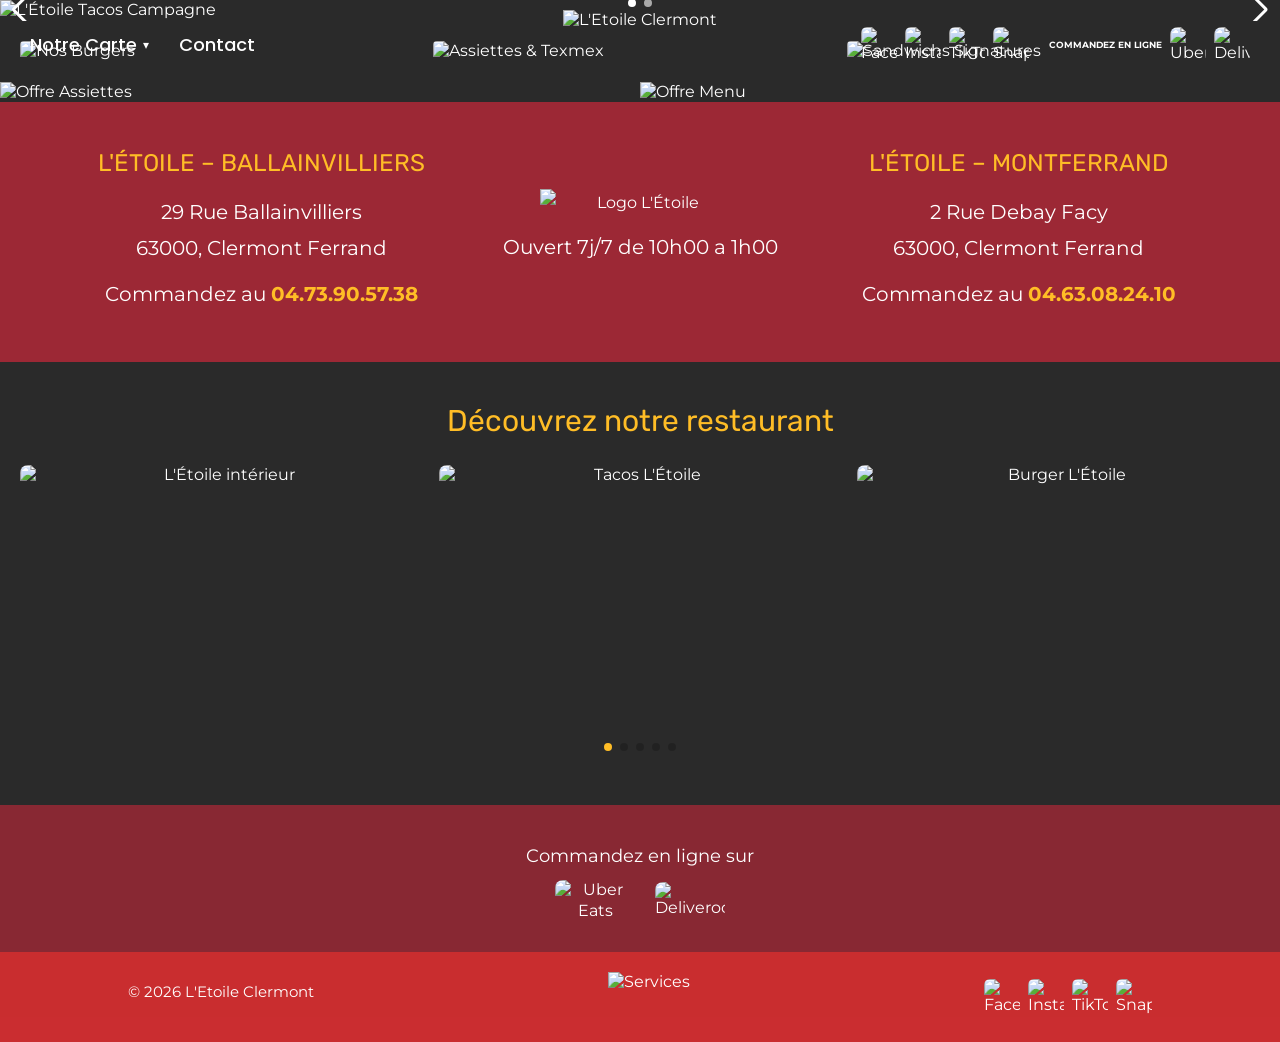
==== commit 72450ccf: "feat: complete rebuild as letoile-clermont.com clone - Exact branding: red #e42e32, gold #ffbd26, da" ====
--- a/index.html
+++ b/index.html
@@ -3,260 +3,184 @@
 <head>
   <meta charset="UTF-8">
   <meta name="viewport" content="width=device-width, initial-scale=1.0">
-  <title>L'Étoile – Snack & Fast Food à Clermont-Ferrand</title>
-  <meta name="description" content="L'Étoile, votre snack incontournable à Clermont-Ferrand. Kebabs, tacos, burgers halal, produits frais et service rapide. Sur place ou à emporter.">
+  <title>L'Etoile Clermont – Tacos, Sandwichs, Burgers & Bowls</title>
+  <meta name="description" content="L'Etoile Clermont vous propose une sélection de succulents tacos, sandwichs, burgers & bowls. 29 Rue Ballainvilliers, Clermont-Ferrand.">
   <link rel="preconnect" href="https://fonts.googleapis.com">
   <link rel="preconnect" href="https://fonts.gstatic.com" crossorigin>
-  <link href="https://fonts.googleapis.com/css2?family=Noto+Sans:wght@400;500;600;700&family=Staatliches&display=swap" rel="stylesheet">
+  <link href="https://fonts.googleapis.com/css2?family=Montserrat:wght@400;500;600;700&family=Rubik:wght@400;500;700&family=Poppins:wght@500;600&display=swap" rel="stylesheet">
   <link rel="stylesheet" href="https://cdn.jsdelivr.net/npm/swiper@11/swiper-bundle.min.css">
   <link rel="stylesheet" href="assets/css/styles.css">
+  <link rel="icon" href="https://www.letoile-clermont.com/wp-content/uploads/2024/07/cropped-logo-32x32.png" sizes="32x32">
 </head>
 <body>
-  <a class="skip-link" href="#main">Aller au contenu</a>
-
   <!-- HEADER -->
   <header class="site-header" id="siteHeader">
-    <div class="container nav-wrap">
-      <a href="index.html" class="logo" aria-label="L'Étoile - Accueil">
-        <span class="logo-icon">★</span>
-        <span class="logo-text">L'Étoile</span>
+    <div class="header-inner">
+      <nav class="nav-left">
+        <ul class="main-menu">
+          <li class="has-submenu">
+            <a href="menu.html">Notre Carte <span class="arrow">▾</span></a>
+            <ul class="submenu">
+              <li><a href="menu.html#croustiz">Nos Croustiz</a></li>
+              <li><a href="menu.html#tacos">Tacos à composer</a></li>
+              <li><a href="menu.html#tacos-signatures">Nos Tacos Signatures</a></li>
+              <li><a href="menu.html#tacos-sucres">Nos Tacos Sucrés</a></li>
+              <li><a href="menu.html#burgers">Nos Burgers</a></li>
+              <li><a href="menu.html#sandwichs">Nos Sandwichs</a></li>
+              <li><a href="menu.html#bowls">Nos Bowls</a></li>
+              <li><a href="menu.html#menus">Nos Menus & Box</a></li>
+              <li><a href="menu.html#assiettes">Assiettes & Texmex</a></li>
+              <li><a href="menu.html#paninis">Nos Paninis</a></li>
+              <li><a href="menu.html#salades">Nos Salades</a></li>
+              <li><a href="menu.html#frites">Frites & Barquettes</a></li>
+              <li><a href="menu.html#desserts">Desserts & Boissons</a></li>
+            </ul>
+          </li>
+          <li><a href="contact.html">Contact</a></li>
+        </ul>
+      </nav>
+
+      <a href="index.html" class="logo-center">
+        <img src="https://www.letoile-clermont.com/wp-content/uploads/2024/10/cropped-logo_letoile_tacos-scaled.png" alt="L'Etoile Clermont" class="logo-img">
       </a>
-      <button class="nav-toggle" aria-label="Ouvrir le menu" aria-expanded="false" aria-controls="primaryNav">
+
+      <div class="nav-right">
+        <div class="social-icons">
+          <a href="https://www.facebook.com/Letoileclf" target="_blank" rel="noopener" aria-label="Facebook"><img src="https://www.letoile-clermont.com/wp-content/uploads/2025/02/1-2.png" alt="Facebook" width="36" height="36"></a>
+          <a href="https://www.instagram.com/letoile.tacos/" target="_blank" rel="noopener" aria-label="Instagram"><img src="https://www.letoile-clermont.com/wp-content/uploads/2025/02/2-2.png" alt="Instagram" width="36" height="36"></a>
+          <a href="https://www.tiktok.com/@letoile.tacos?lang=fr" target="_blank" rel="noopener" aria-label="TikTok"><img src="https://www.letoile-clermont.com/wp-content/uploads/2025/02/3-1.png" alt="TikTok" width="36" height="36"></a>
+          <a href="https://www.snapchat.com/add/letoiletacos" target="_blank" rel="noopener" aria-label="Snapchat"><img src="https://www.letoile-clermont.com/wp-content/uploads/2025/02/4-2.png" alt="Snapchat" width="36" height="36"></a>
+        </div>
+        <div class="order-online">
+          <span class="order-label">Commandez en ligne</span>
+          <a href="https://www.ubereats.com/store/letoile-ballainvilliers/W7dR6fEYQMW9Rufibn16AA" target="_blank" rel="noopener"><img src="https://www.letoile-clermont.com/wp-content/uploads/2021/04/logo-uber-eats.png" alt="Uber Eats" width="36" height="36"></a>
+          <a href="https://deliveroo.fr/fr/menu/clermont-ferrand/clermont-centre-ville/l-etoile" target="_blank" rel="noopener"><img src="https://www.letoile-clermont.com/wp-content/uploads/2025/02/pngegg.png" alt="Deliveroo" width="36" height="36"></a>
+        </div>
+      </div>
+
+      <button class="mobile-toggle" aria-label="Menu" aria-expanded="false">
         <span></span><span></span><span></span>
       </button>
-      <nav id="primaryNav" class="primary-nav" aria-label="Menu principal">
-        <ul>
-          <li><a href="index.html" class="active">Accueil</a></li>
-          <li><a href="menu.html">Menu</a></li>
-          <li><a href="about.html">À propos</a></li>
-          <li><a href="contact.html">Contact</a></li>
-        </ul>
-        <a class="btn btn-primary nav-cta" href="menu.html">Voir le Menu</a>
-      </nav>
     </div>
   </header>
 
-  <main id="main">
-    <!-- HERO -->
-    <section class="hero">
-      <div class="hero-overlay"></div>
-      <div class="container hero-inner">
-        <span class="eyebrow">Clermont-Ferrand · Halal · Depuis 2010</span>
-        <h1>Le goût authentique,<br><span class="accent">au cœur de l'Auvergne.</span></h1>
-        <p class="lead">Kebabs généreux, tacos fondants, burgers maison — préparés à la minute avec des ingrédients frais. Bienvenue chez L'Étoile, le rendez-vous des gourmands clermontois.</p>
-        <div class="hero-cta">
-          <a class="btn btn-primary" href="menu.html">Voir la carte</a>
-          <a class="btn btn-ghost" href="tel:0473905738">📞 04 73 90 57 38</a>
+  <!-- MOBILE NAV -->
+  <nav class="mobile-nav" id="mobileNav">
+    <ul>
+      <li><a href="menu.html">Notre Carte</a></li>
+      <li><a href="contact.html">Contact</a></li>
+    </ul>
+    <div class="mobile-order">
+      <span>Commandez en ligne</span>
+      <a href="https://www.ubereats.com/store/letoile-ballainvilliers/W7dR6fEYQMW9Rufibn16AA" target="_blank" rel="noopener"><img src="https://www.letoile-clermont.com/wp-content/uploads/2021/04/logo-uber-eats.png" alt="Uber Eats" width="40" height="40"></a>
+      <a href="https://deliveroo.fr/fr/menu/clermont-ferrand/clermont-centre-ville/l-etoile" target="_blank" rel="noopener"><img src="https://www.letoile-clermont.com/wp-content/uploads/2025/02/pngegg.png" alt="Deliveroo" width="40" height="40"></a>
+    </div>
+  </nav>
+
+  <main>
+    <!-- HERO SLIDER -->
+    <section class="hero-slider">
+      <div class="swiper hero-swiper">
+        <div class="swiper-wrapper">
+          <div class="swiper-slide">
+            <img src="https://www.letoile-clermont.com/wp-content/uploads/2026/01/Letoile-Tacos-Campagne-Produit-01-Goodsite-Banniere-scaled.jpg" alt="L'Étoile Tacos Campagne" loading="eager">
+          </div>
+          <div class="swiper-slide">
+            <img src="https://www.letoile-clermont.com/wp-content/uploads/2024/07/slider-1.jpg" alt="L'Étoile Slider" loading="lazy">
+          </div>
         </div>
-        <ul class="hero-meta">
-          <li><strong>4.3/5</strong><span>2000+ avis</span></li>
-          <li><strong>10 min</strong><span>Préparation rapide</span></li>
-          <li><strong>100% Halal</strong><span>Viandes certifiées</span></li>
-        </ul>
+        <div class="swiper-button-prev"></div>
+        <div class="swiper-button-next"></div>
+        <div class="swiper-pagination"></div>
       </div>
     </section>
 
-    <!-- FEATURES -->
-    <section class="section features">
-      <div class="container grid grid-3">
-        <article class="feature-card">
-          <div class="icon-wrap">
-            <svg viewBox="0 0 576 512" fill="currentColor"><path d="M546.2 9.7c-5.6-12.5-21.6-13-28.3-1.2C486.9 62.4 431.4 96 368 96h-80C182 96 96 182 96 288c0 7 .8 13.7 1.5 20.5C161.3 262.8 253.4 224 384 224c8.8 0 16 7.2 16 16s-7.2 16-16 16C132.6 256 26 410.1 2.4 468c-6.6 16.3 1.2 34.9 17.5 41.6 16.4 6.8 35-1.1 41.8-17.3 1.5-3.6 20.9-47.9 71.9-90.6 32.4 43.9 94 85.8 174.9 77.2C465.5 459.4 543.9 346.6 576 288c0-4.8-1.3-8.8-2.9-12.5 11.1-24.3 17.8-51 17.8-79.5 0-44.6-14.4-85.8-38.7-119.3z"/></svg>
-          </div>
-          <h3>Produits Frais</h3>
-          <p>Légumes croquants, viandes de qualité — tout est sélectionné avec soin chaque jour.</p>
-        </article>
-        <article class="feature-card">
-          <div class="icon-wrap">
-            <svg viewBox="0 0 512 512" fill="currentColor"><path d="M496 288H16c-8.8 0-16 7.2-16 16v32c0 8.8 7.2 16 16 16h16v64c0 8.8 7.2 16 16 16h32c8.8 0 16-7.2 16-16v-64h320v64c0 8.8 7.2 16 16 16h32c8.8 0 16-7.2 16-16v-64h16c8.8 0 16-7.2 16-16v-32c0-8.8-7.2-16-16-16zm-16-96c0-61.9-50.1-112-112-112-49.9 0-91.5 32.5-106.4 77.4C256.3 157.1 256 157 256 157s-.3.1-5.6.4C235.5 112.5 193.9 80 144 80 82.1 80 32 130.1 32 192v16h448v-16z"/></svg>
-          </div>
-          <h3>Carte Variée</h3>
-          <p>Kebabs, tacos, burgers, assiettes, salades — pour toutes les envies et tous les appétits.</p>
-        </article>
-        <article class="feature-card">
-          <div class="icon-wrap">
-            <svg viewBox="0 0 512 512" fill="currentColor"><path d="M256 8C119 8 8 119 8 256s111 248 248 248 248-111 248-248S393 8 256 8zm0 448c-110.5 0-200-89.5-200-200S145.5 56 256 56s200 89.5 200 200-89.5 200-200 200zm61.8-104.4l-84.9-61.7c-3.1-2.3-4.9-5.9-4.9-9.7V116c0-6.6 5.4-12 12-12h32c6.6 0 12 5.4 12 12v141.7l66.8 48.6c5.4 3.9 6.5 11.4 2.6 16.8L334.6 349c-3.9 5.3-11.4 6.5-16.8 2.6z"/></svg>
-          </div>
-          <h3>Service Rapide</h3>
-          <p>Préparation à la minute, sur place ou à emporter. Livraison via Uber Eats disponible.</p>
-        </article>
+    <!-- ENCARTS (3 colonnes) -->
+    <section class="encarts">
+      <a href="menu.html#burgers" class="encart">
+        <img src="https://www.letoile-clermont.com/wp-content/uploads/2024/07/encart1-large.jpg" alt="Nos Burgers" loading="lazy">
+      </a>
+      <a href="menu.html#assiettes" class="encart">
+        <img src="https://www.letoile-clermont.com/wp-content/uploads/2024/07/encart2-large.jpg" alt="Assiettes & Texmex" loading="lazy">
+      </a>
+      <a href="menu.html#sandwichs" class="encart">
+        <img src="https://www.letoile-clermont.com/wp-content/uploads/2024/07/encart3-large.jpg" alt="Sandwichs Signatures" loading="lazy">
+      </a>
+    </section>
+
+    <!-- OFFRES (2 colonnes) -->
+    <section class="offres">
+      <a href="menu.html#assiettes" class="offre">
+        <img src="https://www.letoile-clermont.com/wp-content/uploads/2024/07/offres-1.jpg" alt="Offre Assiettes" loading="lazy">
+      </a>
+      <div class="offre">
+        <img src="https://www.letoile-clermont.com/wp-content/uploads/2024/07/offres-2.jpg" alt="Offre Menu" loading="lazy">
       </div>
     </section>
 
-    <!-- ABOUT TEASER -->
-    <section class="section about-teaser">
-      <div class="container grid grid-2 align-center">
-        <div class="about-img">
-          <img src="https://kebab37.com/wp-content/uploads/2025/12/all-768x1024.jpeg" alt="Plats L'Étoile" loading="lazy">
-        </div>
-        <div class="about-text">
-          <h2>Bienvenue chez L'Étoile !</h2>
-          <h3 class="subtitle">Le snack qui fait briller Clermont-Ferrand</h3>
-          <p>Depuis plus de 10 ans, L'Étoile est l'adresse incontournable pour les amateurs de kebabs, tacos et burgers à Clermont-Ferrand. Notre équipe passionnée prépare chaque plat avec des ingrédients frais et un savoir-faire reconnu.</p>
-          <ul class="check-list">
-            <li>Viandes 100% halal certifiées</li>
-            <li>Légumes frais du marché</li>
-            <li>Sauces maison exclusives</li>
-            <li>Service rapide et convivial</li>
-            <li>Sur place, à emporter ou en livraison</li>
-          </ul>
-          <a class="btn btn-primary" href="tel:0473905738">Appeler pour commander</a>
-        </div>
+    <!-- INFO SECTION (rouge) -->
+    <section class="info-band">
+      <div class="info-col">
+        <h3><span class="gold">L'ÉTOILE – BALLAINVILLIERS</span></h3>
+        <p>29 Rue Ballainvilliers<br>63000, Clermont Ferrand</p>
+        <p>Commandez au <a href="tel:+33473905738" class="gold"><strong>04.73.90.57.38</strong></a></p>
+      </div>
+      <div class="info-col info-logo">
+        <img src="https://www.letoile-clermont.com/wp-content/uploads/2024/10/cropped-logo_letoile_tacos.png" alt="Logo L'Étoile" class="info-logo-img">
+        <p>Ouvert 7j/7 de 10h00 a 1h00</p>
+      </div>
+      <div class="info-col">
+        <h3><span class="gold">L'ÉTOILE – MONTFERRAND</span></h3>
+        <p>2 Rue Debay Facy<br>63000, Clermont Ferrand</p>
+        <p>Commandez au <a href="tel:+33463082410" class="gold"><strong>04.63.08.24.10</strong></a></p>
       </div>
     </section>
 
-    <!-- MENU PREVIEW -->
-    <section class="section menu-preview">
-      <div class="container">
-        <div class="grid grid-2 align-center">
-          <div class="menu-text">
-            <span class="eyebrow">L'ÉTOILE</span>
-            <h2>Des plats généreux, faits avec passion</h2>
-            <p>Chez <strong>L'Étoile</strong>, chaque plat est une explosion de saveurs. Découvrez nos kebabs juteux, nos tacos fondants, nos burgers gourmands et nos assiettes copieuses — tout est préparé à la commande.</p>
-            <a class="btn btn-primary" href="menu.html">Voir le Menu Complet</a>
-          </div>
-          <div class="menu-images grid grid-2">
-            <img src="https://kebab37.com/wp-content/uploads/2025/07/IMG_6807-ezgif.com-png-to-webp-converter-768x1024.webp" alt="Plat L'Étoile" loading="lazy">
-            <img src="https://kebab37.com/wp-content/uploads/2025/07/IMG_6446-ezgif.com-png-to-webp-converter-768x1024.webp" alt="Plat L'Étoile" loading="lazy">
-          </div>
+    <!-- GALERIE Google Maps photos -->
+    <section class="gallery-section">
+      <h2>Découvrez notre restaurant</h2>
+      <div class="swiper gallery-swiper">
+        <div class="swiper-wrapper">
+          <div class="swiper-slide"><img src="https://lh5.googleusercontent.com/p/AF1QipOqVHKPnXVRWJWYTJ-PxvDGlS6tuRvQV-h1X6sB=w408-h306-k-no" alt="L'Étoile intérieur" loading="lazy"></div>
+          <div class="swiper-slide"><img src="https://lh5.googleusercontent.com/p/AF1QipN-EyEpMIqpKiWAoG7lUAFvGpFO3ID9Xd3iYQgx=w408-h544-k-no" alt="Tacos L'Étoile" loading="lazy"></div>
+          <div class="swiper-slide"><img src="https://lh5.googleusercontent.com/p/AF1QipMGVSQmJGGnRY-Bj5pKsJ37xm6yRiWV2YgFG3WZ=w408-h306-k-no" alt="Burger L'Étoile" loading="lazy"></div>
+          <div class="swiper-slide"><img src="https://lh5.googleusercontent.com/p/AF1QipNNXvPgIB0sSv-kYZcOYlPJUw4EZ3jxsVFz0nrk=w408-h306-k-no" alt="Restaurant L'Étoile" loading="lazy"></div>
+          <div class="swiper-slide"><img src="https://lh5.googleusercontent.com/p/AF1QipPGS0z1_5vFxPoRZ2BKDw0hN6FW0m7Dz4fAuYGt=w408-h306-k-no" alt="Plat L'Étoile" loading="lazy"></div>
         </div>
-      </div>
-    </section>
-
-    <!-- IMAGE CAROUSEL -->
-    <section class="section carousel-section">
-      <div class="container">
-        <h2 class="text-center">Nos Spécialités en Images</h2>
-        <p class="text-center lead">Kebabs, tacos, burgers et bien plus — laissez-vous tenter par nos créations maison.</p>
-        <div class="swiper food-swiper">
-          <div class="swiper-wrapper">
-            <div class="swiper-slide"><img src="https://kebab37.com/wp-content/uploads/2025/08/WhatsApp-Image-2025-07-31-at-12.10.33-scaled.jpeg" alt="Plat L'Étoile" loading="lazy"></div>
-            <div class="swiper-slide"><img src="https://kebab37.com/wp-content/uploads/2025/07/image1-scaled.webp" alt="Plat L'Étoile" loading="lazy"></div>
-            <div class="swiper-slide"><img src="https://kebab37.com/wp-content/uploads/2025/07/image6-scaled.webp" alt="Plat L'Étoile" loading="lazy"></div>
-            <div class="swiper-slide"><img src="https://kebab37.com/wp-content/uploads/2025/07/image10-scaled.webp" alt="Plat L'Étoile" loading="lazy"></div>
-            <div class="swiper-slide"><img src="https://kebab37.com/wp-content/uploads/2025/08/WhatsApp-Image-2025-07-31-at-12.10.35.jpeg" alt="Plat L'Étoile" loading="lazy"></div>
-            <div class="swiper-slide"><img src="https://kebab37.com/wp-content/uploads/2025/07/image3-scaled.jpg" alt="Plat L'Étoile" loading="lazy"></div>
-            <div class="swiper-slide"><img src="https://kebab37.com/wp-content/uploads/2025/07/image5-scaled.webp" alt="Plat L'Étoile" loading="lazy"></div>
-            <div class="swiper-slide"><img src="https://kebab37.com/wp-content/uploads/2025/07/image9-scaled.webp" alt="Plat L'Étoile" loading="lazy"></div>
-            <div class="swiper-slide"><img src="https://kebab37.com/wp-content/uploads/2025/07/image2-scaled.webp" alt="Plat L'Étoile" loading="lazy"></div>
-            <div class="swiper-slide"><img src="https://kebab37.com/wp-content/uploads/2025/07/image7-scaled.webp" alt="Plat L'Étoile" loading="lazy"></div>
-            <div class="swiper-slide"><img src="https://kebab37.com/wp-content/uploads/2025/07/image4-scaled.webp" alt="Plat L'Étoile" loading="lazy"></div>
-            <div class="swiper-slide"><img src="https://kebab37.com/wp-content/uploads/2025/07/image8-scaled.webp" alt="Plat L'Étoile" loading="lazy"></div>
-          </div>
-          <div class="swiper-button-prev"></div>
-          <div class="swiper-button-next"></div>
-          <div class="swiper-pagination"></div>
-        </div>
-      </div>
-    </section>
-
-    <!-- TESTIMONIALS -->
-    <section class="section testimonials">
-      <div class="container text-center">
-        <h2>Ce que disent nos clients</h2>
-        <p class="lead">Plus de 2000 avis positifs sur les plateformes de livraison. Merci Clermont !</p>
-        <div class="swiper testimonial-swiper">
-          <div class="swiper-wrapper">
-            <div class="swiper-slide">
-              <div class="testimonial-card">
-                <div class="stars">★★★★★</div>
-                <p>Le meilleur kebab de Clermont ! Viande tendre, sauces incroyables, portions généreuses.</p>
-                <strong>— Karim B.</strong>
-              </div>
-            </div>
-            <div class="swiper-slide">
-              <div class="testimonial-card">
-                <div class="stars">★★★★★</div>
-                <p>Tacos XXL au top, fromage fondu à la perfection. Je recommande les yeux fermés !</p>
-                <strong>— Julie M.</strong>
-              </div>
-            </div>
-            <div class="swiper-slide">
-              <div class="testimonial-card">
-                <div class="stars">★★★★★</div>
-                <p>Service rapide, personnel très sympa. Mon adresse du midi depuis 3 ans.</p>
-                <strong>— Thomas L.</strong>
-              </div>
-            </div>
-            <div class="swiper-slide">
-              <div class="testimonial-card">
-                <div class="stars">★★★★☆</div>
-                <p>Très bon rapport qualité/prix. Les assiettes sont copieuses et bien assaisonnées.</p>
-                <strong>— Fatima R.</strong>
-              </div>
-            </div>
-            <div class="swiper-slide">
-              <div class="testimonial-card">
-                <div class="stars">★★★★★</div>
-                <p>Burger maison excellent, frites croustillantes. Un vrai régal !</p>
-                <strong>— Maxime D.</strong>
-              </div>
-            </div>
-          </div>
-          <div class="swiper-pagination"></div>
-        </div>
-      </div>
-    </section>
-
-    <!-- GOOGLE MAP -->
-    <section class="section map-section">
-      <div class="container">
-        <iframe src="https://www.google.com/maps/embed?pb=!1m18!1m12!1m3!1d2779.7!2d3.0870!3d45.7796!2m3!1f0!2f0!3f0!3m2!1i1024!2i768!4f13.1!3m3!1m2!1s0x47f71bdf6a2a8e3d%3A0x123456789!2sL'%C3%89toile!5e0!3m2!1sfr!2sfr" width="100%" height="400" style="border:0; border-radius: 12px;" allowfullscreen loading="lazy" referrerpolicy="no-referrer-when-downgrade" title="L'Étoile sur Google Maps"></iframe>
-      </div>
-    </section>
-
-    <!-- CTA -->
-    <section class="cta-band">
-      <div class="container cta-inner">
-        <div>
-          <h2>Une envie de kebab ?</h2>
-          <p>Passez nous voir au 29 rue Ballainvilliers ou commandez par téléphone !</p>
-        </div>
-        <div class="cta-actions">
-          <a class="btn btn-primary" href="tel:0473905738">📞 Commander</a>
-          <a class="btn btn-ghost-light" href="menu.html">Voir la carte</a>
-        </div>
+        <div class="swiper-pagination"></div>
       </div>
     </section>
   </main>
 
   <!-- FOOTER -->
   <footer class="site-footer">
-    <div class="container grid grid-3 footer-grid">
-      <div class="footer-brand">
-        <a href="index.html" class="logo logo-light">
-          <span class="logo-icon">★</span>
-          <span class="logo-text">L'Étoile</span>
-        </a>
-        <p class="footer-desc">Le snack qui brille à Clermont-Ferrand. Kebabs, tacos, burgers — frais, généreux, halal.</p>
-      </div>
-      <div>
-        <h4>Navigation</h4>
-        <ul>
-          <li><a href="index.html">Accueil</a></li>
-          <li><a href="menu.html">Menu</a></li>
-          <li><a href="about.html">À propos</a></li>
-          <li><a href="contact.html">Contact</a></li>
-        </ul>
-      </div>
-      <div>
-        <h4>Contact</h4>
-        <ul>
-          <li><a href="tel:0473905738">📞 04 73 90 57 38</a></li>
-          <li><a href="mailto:lotfourt@gmail.com">✉️ lotfourt@gmail.com</a></li>
-          <li>📍 29 rue Ballainvilliers, 63000 Clermont-Ferrand</li>
-        </ul>
+    <div class="footer-primary">
+      <div class="footer-order">
+        <p class="footer-order-text">Commandez en ligne sur</p>
+        <div class="footer-delivery-logos">
+          <a href="https://www.ubereats.com/store/letoile-ballainvilliers/W7dR6fEYQMW9Rufibn16AA" target="_blank" rel="noopener"><img src="https://www.letoile-clermont.com/wp-content/uploads/2021/04/logo-uber-eats.png" alt="Uber Eats" width="80"></a>
+          <a href="https://deliveroo.fr/fr/menu/clermont-ferrand/clermont-centre-ville/l-etoile" target="_blank" rel="noopener"><img src="https://www.letoile-clermont.com/wp-content/uploads/2025/02/pngegg.png" alt="Deliveroo" width="70"></a>
+        </div>
       </div>
     </div>
-    <div class="container footer-bottom">
-      <p>© <span id="year"></span> L'Étoile Clermont-Ferrand — Tous droits réservés.</p>
+    <div class="footer-bottom">
+      <div class="footer-copy">
+        <p>© <span id="year"></span> L'Etoile Clermont</p>
+      </div>
+      <div class="footer-services">
+        <img src="https://www.letoile-clermont.com/wp-content/uploads/2021/04/services-1.png" alt="Services" height="50">
+      </div>
+      <div class="footer-socials">
+        <a href="https://www.facebook.com/Letoileclf" target="_blank" rel="noopener"><img src="https://www.letoile-clermont.com/wp-content/uploads/2025/02/1-2.png" alt="Facebook" width="36"></a>
+        <a href="https://www.instagram.com/letoile.tacos/" target="_blank" rel="noopener"><img src="https://www.letoile-clermont.com/wp-content/uploads/2025/02/2-2.png" alt="Instagram" width="36"></a>
+        <a href="https://www.tiktok.com/@letoile.tacos?lang=fr" target="_blank" rel="noopener"><img src="https://www.letoile-clermont.com/wp-content/uploads/2025/02/3-1.png" alt="TikTok" width="36"></a>
+        <a href="https://www.snapchat.com/add/letoiletacos" target="_blank" rel="noopener"><img src="https://www.letoile-clermont.com/wp-content/uploads/2025/02/4-2.png" alt="Snapchat" width="36"></a>
+      </div>
     </div>
   </footer>
 
-  <!-- PHONE FLOATING BUTTON -->
-  <a href="tel:0473905738" class="phone-float" aria-label="Appeler L'Étoile">
-    <svg viewBox="0 0 24 24" fill="#fff" width="28" height="28"><path d="M22 16.9v3a2 2 0 0 1-2.2 2 19.8 19.8 0 0 1-8.6-3.1 19.5 19.5 0 0 1-6-6A19.8 19.8 0 0 1 2.1 4.2 2 2 0 0 1 4.1 2h3a2 2 0 0 1 2 1.7c.1.9.3 1.7.6 2.5a2 2 0 0 1-.5 2.1L8 9.6a16 16 0 0 0 6 6l1.3-1.3a2 2 0 0 1 2.1-.5c.8.3 1.6.5 2.5.6A2 2 0 0 1 22 16.9z"/></svg>
-  </a>
+  <!-- SCROLL TO TOP -->
+  <button id="scrollTop" class="scroll-top" aria-label="Retour en haut">▲</button>
 
   <script src="https://cdn.jsdelivr.net/npm/swiper@11/swiper-bundle.min.js"></script>
   <script src="assets/js/main.js"></script>
--- a/assets/css/styles.css
+++ b/assets/css/styles.css
@@ -1,243 +1,434 @@
 /* ============================================
-   L'Étoile — Clermont-Ferrand
-   Navy + Gold star branding
+   L'Étoile Clermont — letoile-clermont.com clone
+   Colors: Red #e42e32, Gold #ffbd26, Dark #424242
+   Fonts: Montserrat (body), Rubik (headings), Poppins (menu)
    ============================================ */
 
 :root {
-  --c-primary: #1a3a5c;
-  --c-primary-dk: #122a44;
-  --c-accent: #d4a22a;
-  --c-accent-dk: #b08820;
-  --c-ink: #1a1d23;
-  --c-ink-2: #3a3f4a;
-  --c-muted: #6b7080;
-  --c-bg: #f8f9fb;
-  --c-bg-alt: #eef2f6;
-  --c-surface: #ffffff;
-  --c-line: #dfe4ea;
-
-  --shadow-sm: 0 4px 12px rgba(26,58,92,.06);
-  --shadow-md: 0 12px 30px rgba(26,58,92,.10);
-  --shadow-lg: 0 24px 60px rgba(26,58,92,.16);
-
-  --radius: 12px;
-  --radius-lg: 18px;
-  --radius-pill: 999px;
-
-  --max-w: 1200px;
-  --gutter: clamp(16px, 4vw, 40px);
-  --t-fast: 160ms ease;
-  --t-med: 280ms cubic-bezier(.2,.7,.3,1);
-
-  --font-heading: 'Staatliches', sans-serif;
-  --font-body: 'Noto Sans', sans-serif;
+  --red: #e42e32;
+  --red-dark: #b12838;
+  --gold: #ffbd26;
+  --dark: #424242;
+  --ink: #4B4F58;
+  --white: #ffffff;
+  --bg: #2a2a2a;
+  --hover: #e1bfa4;
 }
 
 /* Reset */
 *, *::before, *::after { box-sizing: border-box; }
 html { scroll-behavior: smooth; }
-body { margin:0; font-family:var(--font-body); font-size:16px; color:var(--c-ink); background:var(--c-bg); line-height:1.65; -webkit-font-smoothing:antialiased; }
-img, svg { max-width:100%; display:block; }
-a { color:inherit; text-decoration:none; }
-button { font:inherit; cursor:pointer; border:0; background:none; }
-ul { list-style:none; padding:0; margin:0; }
-h1,h2,h3,h4 { margin:0 0 .5em; font-family:var(--font-heading); font-weight:400; line-height:1.3; letter-spacing:.02em; }
-h1 { font-size:clamp(32px,5vw,50px); }
-h2 { font-size:clamp(26px,3.5vw,38px); }
-h3 { font-size:clamp(20px,2.5vw,28px); }
-p { margin:0 0 1em; }
-
-.skip-link { position:absolute; left:-9999px; top:0; background:var(--c-ink); color:#fff; padding:12px 16px; z-index:999; }
-.skip-link:focus { left:0; }
-
-/* Layout */
-.container { max-width:var(--max-w); margin-inline:auto; padding-inline:var(--gutter); }
-.section { padding-block:clamp(56px,8vw,100px); }
-.section.alt { background:var(--c-bg-alt); }
-.text-center { text-align:center; }
-.lead { font-size:clamp(15px,1.4vw,18px); color:var(--c-ink-2); max-width:70ch; margin-inline:auto; }
-
-.grid { display:grid; gap:clamp(20px,3vw,32px); }
-.grid-2 { grid-template-columns:1fr; }
-.grid-3 { grid-template-columns:1fr; }
-@media(min-width:720px){ .grid-2{grid-template-columns:repeat(2,1fr);} .grid-3{grid-template-columns:repeat(2,1fr);} }
-@media(min-width:1000px){ .grid-3{grid-template-columns:repeat(3,1fr);} }
-.align-center { align-items:center; }
-
-/* Eyebrow */
-.eyebrow { display:inline-block; text-transform:uppercase; letter-spacing:.14em; font-weight:700; font-size:13px; color:var(--c-accent); margin-bottom:10px; }
-.accent { color:var(--c-accent); }
-.subtitle { font-family:var(--font-body); font-weight:600; font-size:clamp(16px,1.6vw,20px); color:var(--c-primary); margin-bottom:12px; }
-.stars { color:var(--c-accent); font-size:22px; letter-spacing:.08em; margin-bottom:8px; }
-
-/* Buttons */
-.btn { display:inline-flex; align-items:center; gap:8px; padding:14px 28px; border-radius:var(--radius-pill); font-weight:600; font-size:15px; transition:background var(--t-fast),transform var(--t-fast); white-space:nowrap; }
-.btn:active { transform:translateY(1px); }
-.btn-primary { background:var(--c-primary); color:#fff; }
-.btn-primary:hover { background:var(--c-primary-dk); }
-.btn-ghost { background:rgba(26,58,92,.06); color:var(--c-ink); border-radius:var(--radius-pill); }
-.btn-ghost:hover { background:rgba(26,58,92,.12); }
-.btn-ghost-light { background:transparent; color:#fff; border:2px solid rgba(255,255,255,.5); border-radius:var(--radius-pill); }
-.btn-ghost-light:hover { background:rgba(255,255,255,.12); }
-
-/* Header */
-.site-header { position:sticky; top:0; z-index:100; background:rgba(248,249,251,.92); backdrop-filter:blur(10px); -webkit-backdrop-filter:blur(10px); border-bottom:1px solid transparent; transition:border-color var(--t-fast),box-shadow var(--t-fast); }
-.site-header.scrolled { border-color:var(--c-line); box-shadow:var(--shadow-sm); }
-.nav-wrap { display:flex; align-items:center; justify-content:space-between; height:72px; gap:20px; }
-
-.logo { display:flex; align-items:center; gap:10px; font-family:var(--font-heading); font-size:28px; color:var(--c-primary); letter-spacing:.03em; }
-.logo-icon { font-size:32px; color:var(--c-accent); }
-.logo-light { color:#fff; }
-.logo-light .logo-icon { color:var(--c-accent); }
-
-.primary-nav { display:flex; align-items:center; gap:24px; }
-.primary-nav ul { display:flex; gap:6px; }
-.primary-nav a { padding:8px 14px; font-weight:700; font-size:16px; color:var(--c-ink); border-radius:var(--radius-pill); transition:color var(--t-fast),background var(--t-fast); }
-.primary-nav a:hover { color:var(--c-primary); background:rgba(26,58,92,.05); }
-.primary-nav a.active { color:#fff; background:var(--c-primary); }
-
-.nav-toggle { display:none; width:44px; height:44px; position:relative; }
-.nav-toggle span { display:block; position:absolute; left:10px; width:24px; height:2.5px; background:var(--c-ink); border-radius:2px; transition:transform var(--t-fast),opacity var(--t-fast),top var(--t-fast); }
-.nav-toggle span:nth-child(1){top:15px;} .nav-toggle span:nth-child(2){top:21px;} .nav-toggle span:nth-child(3){top:27px;}
-.nav-toggle[aria-expanded="true"] span:nth-child(1){top:21px;transform:rotate(45deg);}
-.nav-toggle[aria-expanded="true"] span:nth-child(2){opacity:0;}
-.nav-toggle[aria-expanded="true"] span:nth-child(3){top:21px;transform:rotate(-45deg);}
-
-@media(max-width:920px){
-  .nav-toggle{display:block;}
-  .primary-nav{position:fixed;inset:72px 0 auto 0;background:var(--c-primary);flex-direction:column;align-items:stretch;gap:12px;padding:24px var(--gutter) 32px;transform:translateY(-12px);opacity:0;pointer-events:none;transition:transform var(--t-med),opacity var(--t-med);box-shadow:var(--shadow-lg);}
-  .primary-nav.open{transform:translateY(0);opacity:1;pointer-events:auto;}
-  .primary-nav ul{flex-direction:column;gap:4px;}
-  .primary-nav a{color:#fff;display:block;padding:14px 16px;border-radius:var(--radius);}
-  .primary-nav a:hover,.primary-nav a.active{color:var(--c-accent);background:rgba(255,255,255,.08);}
-  .nav-cta{align-self:flex-start;background:var(--c-accent);color:var(--c-ink);}
-}
-
-/* Hero */
-.hero { position:relative; overflow:hidden; background:linear-gradient(135deg,var(--c-primary) 0%,#0d1f33 100%); color:#fff; }
-.hero-overlay { position:absolute; inset:0; background:radial-gradient(80% 60% at 80% 0%,rgba(212,162,42,.25),transparent 60%),radial-gradient(60% 50% at 0% 100%,rgba(26,58,92,.5),transparent 60%); }
-.hero-inner { position:relative; padding-block:clamp(80px,12vw,140px); max-width:880px; }
-.hero h1 { font-size:clamp(38px,6.5vw,76px); font-weight:400; line-height:1.05; margin-top:8px; color:#fff; }
-.hero .lead { color:rgba(255,255,255,.8); margin-top:16px; }
-.hero-cta { display:flex; flex-wrap:wrap; gap:14px; margin-top:28px; }
-.hero-meta { display:grid; grid-template-columns:repeat(3,1fr); gap:14px; margin-top:48px; max-width:600px; }
-.hero-meta li { display:flex; flex-direction:column; gap:2px; padding:14px 16px; background:rgba(255,255,255,.08); border:1px solid rgba(255,255,255,.12); border-radius:var(--radius); }
-.hero-meta strong { font-family:var(--font-heading); font-size:26px; color:var(--c-accent); }
-.hero-meta span { color:rgba(255,255,255,.7); font-size:13px; }
-@media(max-width:720px){ .hero-meta{grid-template-columns:1fr;} }
-
-/* Page Hero */
-.page-hero { padding-block:clamp(60px,10vw,120px); background:linear-gradient(135deg,var(--c-primary),#0d1f33); color:#fff; text-align:center; }
-.page-hero h1{color:#fff;} .page-hero .lead{color:rgba(255,255,255,.85);}
-
-/* Features */
-.features{background:var(--c-surface);}
-.feature-card{background:var(--c-bg);border:1px solid var(--c-line);border-radius:var(--radius-lg);padding:32px 28px;text-align:center;transition:transform var(--t-med),box-shadow var(--t-med);}
-.feature-card:hover{transform:translateY(-4px);box-shadow:var(--shadow-md);}
-.icon-wrap{width:56px;height:56px;display:grid;place-items:center;margin:0 auto 16px;background:rgba(26,58,92,.08);color:var(--c-primary);border-radius:14px;}
-.icon-wrap svg{width:28px;height:28px;}
-.feature-card h3{font-size:22px;} .feature-card p{color:var(--c-muted);margin:0;}
-
-/* About teaser */
-.about-teaser{background:var(--c-surface);}
-.about-img{border-radius:var(--radius-lg);overflow:hidden;box-shadow:var(--shadow-md);}
-.about-img img{width:100%;height:auto;object-fit:cover;}
-.about-text h2{color:var(--c-primary);}
-
-/* Check list */
-.check-list{padding:0;margin:16px 0 24px;}
-.check-list li{position:relative;padding-left:28px;margin-bottom:10px;color:var(--c-ink-2);}
-.check-list li::before{content:"✓";position:absolute;left:0;color:var(--c-accent);font-weight:700;}
-
-/* Menu preview */
-.menu-preview{background:var(--c-bg-alt);}
-.menu-text h2{color:var(--c-primary);}
-.menu-images img{border-radius:var(--radius-lg);box-shadow:var(--shadow-md);width:100%;height:auto;object-fit:cover;}
-
-/* Menu filters */
-.menu-filters{display:flex;flex-wrap:wrap;gap:8px;justify-content:center;margin-bottom:40px;padding:6px;background:var(--c-surface);border:1px solid var(--c-line);border-radius:var(--radius-pill);width:fit-content;margin-inline:auto;max-width:100%;overflow-x:auto;}
-.filter{padding:10px 18px;border-radius:var(--radius-pill);font-weight:600;font-size:14px;color:var(--c-ink-2);white-space:nowrap;transition:background var(--t-fast),color var(--t-fast);}
-.filter:hover{background:rgba(26,58,92,.06);}
-.filter.active{background:var(--c-primary);color:#fff;}
-.menu-section{margin-bottom:48px;}
-.menu-section.is-hidden{display:none;}
-.cat-title{font-size:clamp(26px,3vw,34px);margin-bottom:18px;color:var(--c-primary);position:relative;padding-left:16px;}
-.cat-title::before{content:"";position:absolute;left:0;top:50%;transform:translateY(-50%);width:5px;height:65%;background:var(--c-accent);border-radius:4px;}
-.menu-grid{gap:20px;}
-.dish-card{background:var(--c-surface);border:1px solid var(--c-line);border-radius:var(--radius-lg);overflow:hidden;transition:transform var(--t-med),box-shadow var(--t-med);}
-.dish-card:hover{transform:translateY(-3px);box-shadow:var(--shadow-md);}
-.dish-card.mini .dish-body{padding:20px;}
-.dish-body{padding:22px 24px;}
-.dish-head{display:flex;justify-content:space-between;gap:14px;align-items:baseline;margin-bottom:6px;}
-.dish-head h3{font-size:18px;margin:0;}
-.price{font-family:var(--font-heading);font-size:22px;color:var(--c-accent);}
-.dish-body p{color:var(--c-muted);margin:0;font-size:14.5px;}
-
-/* Carousel */
-.carousel-section{background:var(--c-bg-alt);}
-.food-swiper{margin-top:24px;border-radius:var(--radius-lg);overflow:hidden;}
-.food-swiper .swiper-slide img{width:100%;height:300px;object-fit:cover;border-radius:var(--radius);}
-.food-swiper .swiper-button-prev,.food-swiper .swiper-button-next{color:var(--c-primary);}
-.food-swiper .swiper-pagination-bullet-active{background:var(--c-primary);}
-
-/* Testimonials */
-.testimonials{background:linear-gradient(135deg,var(--c-primary),#0d1f33);color:#fff;}
-.testimonials h2{color:#fff;} .testimonials .lead{color:rgba(255,255,255,.75);}
-.testimonial-swiper{margin-top:32px;}
-.testimonial-card{background:rgba(255,255,255,.06);border:1px solid rgba(255,255,255,.12);border-radius:var(--radius-lg);padding:28px;text-align:center;}
-.testimonial-card .stars{color:var(--c-accent);}
-.testimonial-card p{color:rgba(255,255,255,.9);font-size:16px;margin-bottom:14px;}
-.testimonial-card strong{color:var(--c-accent);font-size:14px;}
-.testimonial-swiper .swiper-pagination-bullet{background:rgba(255,255,255,.5);}
-.testimonial-swiper .swiper-pagination-bullet-active{background:var(--c-accent);}
-
-/* Map */
-.map-section{background:var(--c-surface);padding-block:clamp(40px,5vw,60px);}
-
-/* Info Cards */
-.info-cards{margin-top:8px;}
-.info-card{background:var(--c-surface);border:1px solid var(--c-line);border-radius:var(--radius-lg);padding:28px;text-align:center;}
-.info-card h3{font-size:22px;margin-bottom:8px;}
-.info-card p{color:var(--c-muted);margin:0;}
-.info-card a{color:var(--c-primary);font-weight:600;}
-.info-card a:hover{text-decoration:underline;}
-
-/* CTA Band */
-.cta-band{background:linear-gradient(135deg,var(--c-primary),#0d1f33);color:#fff;padding-block:clamp(48px,6vw,80px);}
-.cta-inner{display:flex;gap:28px;align-items:center;justify-content:space-between;flex-wrap:wrap;}
-.cta-inner h2{color:#fff;margin-bottom:6px;} .cta-inner p{color:rgba(255,255,255,.8);margin:0;}
-.cta-actions{display:flex;gap:12px;flex-wrap:wrap;}
-
-/* Contact form */
-.contact-form{max-width:820px;margin-inline:auto;background:var(--c-surface);padding:clamp(24px,4vw,40px);border-radius:var(--radius-lg);border:1px solid var(--c-line);box-shadow:var(--shadow-sm);}
-.form-grid{display:grid;grid-template-columns:1fr;gap:18px;}
-@media(min-width:720px){.form-grid{grid-template-columns:repeat(2,1fr);} .form-grid .full{grid-column:1/-1;}}
-.contact-form label{display:flex;flex-direction:column;gap:6px;font-size:14px;font-weight:500;color:var(--c-ink-2);}
-.contact-form input,.contact-form select,.contact-form textarea{padding:12px 14px;border:none;border-bottom:2px solid var(--c-line);border-radius:0;font:inherit;font-size:15px;background:var(--c-bg);color:var(--c-ink);transition:border-color var(--t-fast);}
-.contact-form input:focus,.contact-form select:focus,.contact-form textarea:focus{outline:0;border-color:var(--c-primary);}
-.contact-form textarea{resize:vertical;min-height:120px;}
-.contact-form button{margin-top:22px;}
-.form-status{margin:14px 0 0;font-size:14px;color:var(--c-muted);}
-.form-status.success{color:#1a7a1a;} .form-status.error{color:#c42b2b;}
-
-/* Footer */
-.site-footer{background:#0d1f33;color:#fff;padding-block:60px 24px;}
-.footer-grid{gap:40px;}
-.footer-logo{height:100px;width:auto;}
-.footer-desc{color:rgba(255,255,255,.7);margin-top:10px;font-size:14px;}
-.site-footer h4{font-family:var(--font-body);font-size:16px;font-weight:700;color:var(--c-accent);margin-bottom:12px;}
-.site-footer ul li{margin-bottom:8px;}
-.site-footer a{color:rgba(255,255,255,.75);transition:color var(--t-fast);}
-.site-footer a:hover{color:var(--c-accent);}
-.footer-bottom{margin-top:32px;padding-top:20px;border-top:1px solid rgba(255,255,255,.1);text-align:center;font-size:14px;color:rgba(255,255,255,.5);}
-
-/* Phone Float */
-.phone-float{position:fixed;bottom:24px;right:24px;z-index:200;width:60px;height:60px;background:var(--c-primary);border-radius:50%;display:grid;place-items:center;box-shadow:0 6px 20px rgba(26,58,92,.4);transition:transform var(--t-fast),box-shadow var(--t-fast);}
-.phone-float:hover{transform:scale(1.08);box-shadow:0 8px 28px rgba(26,58,92,.55);}
-.phone-float svg{width:28px;height:28px;}
-
-/* Reveal */
-.reveal{opacity:0;transform:translateY(20px);transition:opacity .6s ease,transform .6s cubic-bezier(.2,.7,.3,1);}
-.reveal.visible{opacity:1;transform:translateY(0);}
-
-@media(prefers-reduced-motion:reduce){*,*::before,*::after{animation:none!important;transition:none!important;}html{scroll-behavior:auto;}}
+body {
+  margin: 0;
+  font-family: 'Montserrat', sans-serif;
+  font-size: 16px;
+  color: var(--white);
+  line-height: 1.3;
+  background-color: var(--bg);
+  background-image: url('https://www.letoile-clermont.com/wp-content/uploads/2024/07/background.jpg');
+  background-repeat: repeat;
+  background-position: center center;
+  background-size: cover;
+  background-attachment: fixed;
+  -webkit-font-smoothing: antialiased;
+}
+img { max-width: 100%; height: auto; display: block; }
+a { color: var(--white); text-decoration: none; transition: color .2s; }
+a:hover { color: var(--hover); }
+ul { list-style: none; padding: 0; margin: 0; }
+h1, h2, h3, h4 { font-family: 'Rubik', sans-serif; font-weight: 400; margin: 0 0 .5em; }
+p { margin: 0 0 .5em; }
+.gold { color: var(--gold); }
+
+/* ========== HEADER ========== */
+.site-header {
+  position: fixed;
+  top: 0; left: 0; right: 0;
+  z-index: 100;
+  background: transparent;
+  transition: background .3s;
+}
+.site-header.scrolled {
+  background: rgba(0, 0, 0, .85);
+  backdrop-filter: blur(8px);
+}
+.header-inner {
+  display: flex;
+  align-items: center;
+  justify-content: space-between;
+  max-width: 1920px;
+  margin: 0 auto;
+  padding: 10px 30px;
+  min-height: 70px;
+}
+
+/* Logo center */
+.logo-center { flex: 0 0 auto; }
+.logo-img { height: 70px; width: auto; transition: height .2s; }
+.site-header.scrolled .logo-img { height: 55px; }
+
+/* Nav left */
+.nav-left { flex: 1; }
+.main-menu {
+  display: flex;
+  gap: 30px;
+  font-family: 'Poppins', sans-serif;
+  font-weight: 500;
+  font-size: 18px;
+}
+.main-menu > li { position: relative; }
+.main-menu > li > a { color: var(--white); padding: 8px 0; display: inline-flex; align-items: center; gap: 6px; }
+.main-menu > li > a:hover { color: var(--gold); }
+.arrow { font-size: 12px; }
+
+/* Submenu */
+.submenu {
+  position: absolute;
+  top: 100%;
+  left: 0;
+  background: rgba(0, 0, 0, .92);
+  border: 1px solid rgba(255,255,255,.1);
+  min-width: 240px;
+  padding: 8px 0;
+  opacity: 0;
+  visibility: hidden;
+  transform: translateY(8px);
+  transition: opacity .25s, transform .25s, visibility .25s;
+  z-index: 200;
+}
+.has-submenu:hover .submenu {
+  opacity: 1;
+  visibility: visible;
+  transform: translateY(0);
+}
+.submenu li a {
+  display: block;
+  padding: 10px 20px;
+  font-size: 15px;
+  color: var(--white);
+  border-bottom: 1px solid rgba(255,255,255,.06);
+}
+.submenu li:last-child a { border-bottom: none; }
+.submenu li a:hover { color: var(--gold); background: rgba(255,255,255,.04); }
+
+/* Nav right */
+.nav-right {
+  flex: 1;
+  display: flex;
+  align-items: center;
+  justify-content: flex-end;
+  gap: 20px;
+}
+.social-icons { display: flex; gap: 8px; align-items: center; }
+.social-icons img { border-radius: 6px; transition: transform .2s; }
+.social-icons img:hover { transform: scale(1.1); }
+.order-online { display: flex; align-items: center; gap: 8px; }
+.order-label { font-size: 9px; font-weight: 700; text-transform: uppercase; }
+.order-online img { border-radius: 8px; }
+
+/* Mobile toggle */
+.mobile-toggle {
+  display: none;
+  width: 40px; height: 40px;
+  background: var(--gold);
+  border: none;
+  border-radius: 4px;
+  cursor: pointer;
+  position: relative;
+  flex-direction: column;
+  align-items: center;
+  justify-content: center;
+  gap: 5px;
+}
+.mobile-toggle span {
+  display: block;
+  width: 20px; height: 2px;
+  background: var(--red);
+  border-radius: 2px;
+  transition: transform .2s, opacity .2s;
+}
+.mobile-toggle[aria-expanded="true"] span:nth-child(1) { transform: rotate(45deg) translate(3px, 5px); }
+.mobile-toggle[aria-expanded="true"] span:nth-child(2) { opacity: 0; }
+.mobile-toggle[aria-expanded="true"] span:nth-child(3) { transform: rotate(-45deg) translate(3px, -5px); }
+
+/* Mobile nav */
+.mobile-nav {
+  position: fixed;
+  top: 70px; left: 0; right: 0;
+  background: var(--red);
+  padding: 20px 30px;
+  z-index: 99;
+  display: none;
+}
+.mobile-nav.open { display: block; }
+.mobile-nav ul li a {
+  display: block;
+  padding: 12px 0;
+  font-family: 'Poppins', sans-serif;
+  font-size: 18px;
+  font-weight: 500;
+  color: var(--white);
+}
+.mobile-nav ul li a:hover { color: var(--gold); }
+.mobile-order { margin-top: 16px; display: flex; align-items: center; gap: 12px; flex-wrap: wrap; }
+.mobile-order span { font-size: 13px; font-weight: 600; }
+
+@media (max-width: 920px) {
+  .nav-left, .nav-right { display: none; }
+  .mobile-toggle { display: flex; }
+  .logo-img { height: 55px; }
+}
+
+/* ========== HERO SLIDER ========== */
+.hero-slider { margin-top: 0; }
+.hero-swiper { width: 100%; }
+.hero-swiper .swiper-slide img {
+  width: 100%;
+  height: auto;
+  max-height: 800px;
+  object-fit: cover;
+}
+.hero-swiper .swiper-button-prev,
+.hero-swiper .swiper-button-next { color: var(--white); }
+.hero-swiper .swiper-pagination-bullet { background: var(--white); opacity: .6; }
+.hero-swiper .swiper-pagination-bullet-active { opacity: 1; }
+
+/* ========== ENCARTS ========== */
+.encarts {
+  display: grid;
+  grid-template-columns: repeat(3, 1fr);
+  gap: 0;
+  padding: 20px;
+  max-width: 1920px;
+  margin: 0 auto;
+}
+.encart img {
+  width: 100%;
+  height: auto;
+  border-radius: 4px;
+  transition: transform .3s;
+}
+.encart:hover img { transform: scale(1.02); }
+
+@media (max-width: 768px) {
+  .encarts { grid-template-columns: 1fr; gap: 12px; }
+}
+
+/* ========== OFFRES ========== */
+.offres {
+  display: grid;
+  grid-template-columns: repeat(2, 1fr);
+  gap: 0;
+  max-width: 1920px;
+  margin: 0 auto;
+}
+.offre img { width: 100%; height: auto; }
+
+@media (max-width: 768px) {
+  .offres { grid-template-columns: 1fr; }
+}
+
+/* ========== INFO BAND ========== */
+.info-band {
+  background: rgba(177, 40, 56, .85);
+  display: grid;
+  grid-template-columns: 1fr auto 1fr;
+  align-items: center;
+  gap: 40px;
+  padding: 40px 60px;
+  text-align: center;
+  line-height: 1.8;
+}
+.info-band h3 { font-size: 24px; margin-bottom: 8px; }
+.info-band p { font-size: 20px; }
+.info-logo-img { width: 200px; height: auto; margin: 0 auto 12px; }
+
+@media (max-width: 920px) {
+  .info-band {
+    grid-template-columns: 1fr;
+    gap: 24px;
+    padding: 30px 20px;
+  }
+  .info-band h3 { font-size: 20px; }
+  .info-band p { font-size: 16px; }
+}
+
+/* ========== GALLERY ========== */
+.gallery-section {
+  padding: 40px 20px;
+  max-width: 1400px;
+  margin: 0 auto;
+  text-align: center;
+}
+.gallery-section h2 {
+  font-size: 30px;
+  margin-bottom: 24px;
+  color: var(--gold);
+}
+.gallery-swiper .swiper-slide img {
+  width: 100%;
+  height: 300px;
+  object-fit: cover;
+  border-radius: 8px;
+}
+.gallery-swiper .swiper-pagination-bullet-active { background: var(--gold); }
+
+/* ========== FOOTER ========== */
+.site-footer { margin-top: 0; }
+.footer-primary {
+  background: rgba(177, 40, 56, .7);
+  border-top: 10px solid transparent;
+  padding: 30px 20px;
+  text-align: center;
+}
+.footer-order-text { font-size: 18px; margin-bottom: 12px; }
+.footer-delivery-logos {
+  display: flex;
+  justify-content: center;
+  align-items: center;
+  gap: 20px;
+}
+.footer-delivery-logos img { border-radius: 8px; }
+
+.footer-bottom {
+  background: rgba(230, 46, 49, .85);
+  display: flex;
+  align-items: center;
+  justify-content: space-between;
+  flex-wrap: wrap;
+  gap: 16px;
+  padding: 20px 10%;
+  min-height: 80px;
+}
+.footer-copy { font-size: 11pt; }
+.footer-services img { height: 50px; width: auto; }
+.footer-socials { display: flex; gap: 8px; align-items: center; }
+.footer-socials img { width: 36px; height: 36px; border-radius: 6px; }
+
+@media (max-width: 768px) {
+  .footer-bottom {
+    flex-direction: column;
+    text-align: center;
+    padding: 20px;
+  }
+}
+
+/* ========== SCROLL TOP ========== */
+.scroll-top {
+  position: fixed;
+  bottom: 30px;
+  right: 30px;
+  width: 42px; height: 42px;
+  border-radius: 50%;
+  background: var(--gold);
+  color: var(--white);
+  border: none;
+  font-size: 18px;
+  cursor: pointer;
+  display: none;
+  z-index: 200;
+  transition: background .2s, transform .2s;
+}
+.scroll-top:hover { background: var(--white); color: var(--gold); transform: scale(1.1); }
+.scroll-top.visible { display: block; }
+
+/* ========== MENU PAGE ========== */
+.page-header {
+  padding: 120px 20px 40px;
+  text-align: center;
+}
+.page-header h1 { font-size: 36px; color: var(--gold); }
+.page-header p { font-size: 18px; color: rgba(255,255,255,.8); }
+
+.menu-categories {
+  max-width: 1200px;
+  margin: 0 auto;
+  padding: 20px;
+}
+.menu-cat {
+  margin-bottom: 48px;
+  scroll-margin-top: 90px;
+}
+.menu-cat h2 {
+  font-size: 28px;
+  color: var(--gold);
+  border-bottom: 2px solid var(--gold);
+  padding-bottom: 8px;
+  margin-bottom: 20px;
+}
+.menu-items {
+  display: grid;
+  grid-template-columns: repeat(auto-fill, minmax(320px, 1fr));
+  gap: 16px;
+}
+.menu-item-card {
+  background: rgba(0,0,0,.4);
+  border: 1px solid rgba(255,255,255,.08);
+  border-radius: 8px;
+  padding: 20px;
+  transition: transform .2s, box-shadow .2s;
+}
+.menu-item-card:hover {
+  transform: translateY(-3px);
+  box-shadow: 0 8px 24px rgba(0,0,0,.3);
+}
+.menu-item-card h3 {
+  font-size: 18px;
+  color: var(--white);
+  margin-bottom: 4px;
+  display: flex;
+  justify-content: space-between;
+  align-items: baseline;
+}
+.menu-item-card .price {
+  font-family: 'Rubik', sans-serif;
+  font-size: 20px;
+  color: var(--gold);
+  white-space: nowrap;
+}
+.menu-item-card p { font-size: 14px; color: rgba(255,255,255,.7); margin: 0; }
+
+/* ========== CONTACT PAGE ========== */
+.contact-section {
+  max-width: 1200px;
+  margin: 0 auto;
+  padding: 20px;
+}
+.contact-grid {
+  display: grid;
+  grid-template-columns: repeat(2, 1fr);
+  gap: 32px;
+  margin-bottom: 40px;
+}
+.contact-card {
+  background: rgba(0,0,0,.4);
+  border: 1px solid rgba(255,255,255,.08);
+  border-radius: 12px;
+  padding: 32px;
+  text-align: center;
+}
+.contact-card h3 { color: var(--gold); font-size: 22px; margin-bottom: 12px; }
+.contact-card p { font-size: 16px; color: rgba(255,255,255,.85); line-height: 1.6; }
+.contact-card a { color: var(--gold); font-weight: 600; }
+.contact-card a:hover { text-decoration: underline; }
+
+.map-container {
+  border-radius: 12px;
+  overflow: hidden;
+  margin-top: 20px;
+}
+.map-container iframe {
+  width: 100%;
+  height: 400px;
+  border: 0;
+}
+
+@media (max-width: 768px) {
+  .contact-grid { grid-template-columns: 1fr; }
+}
+
+/* ========== UTILITIES ========== */
+@media (prefers-reduced-motion: reduce) {
+  *, *::before, *::after { animation: none !important; transition: none !important; }
+  html { scroll-behavior: auto; }
+}
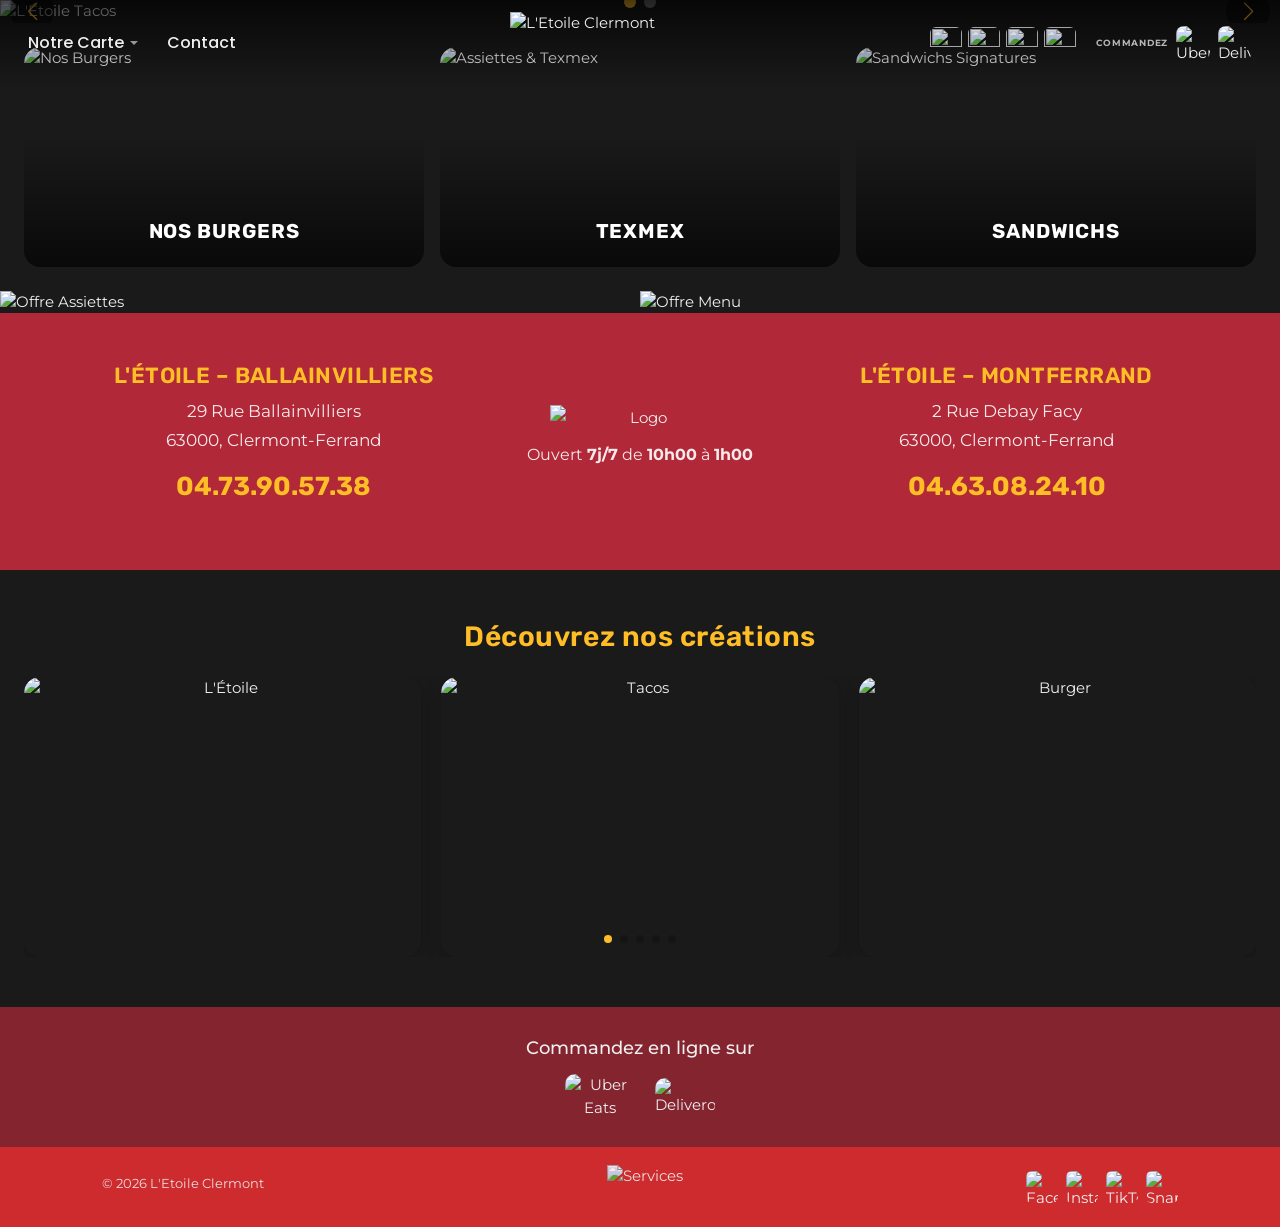
==== commit d6f3a2e3: "feat: premium professional redesign of L'Etoile Clermont - Glass-morphism header with scroll effect " ====
--- a/index.html
+++ b/index.html
@@ -7,28 +7,29 @@
   <meta name="description" content="L'Etoile Clermont vous propose une sélection de succulents tacos, sandwichs, burgers & bowls. 29 Rue Ballainvilliers, Clermont-Ferrand.">
   <link rel="preconnect" href="https://fonts.googleapis.com">
   <link rel="preconnect" href="https://fonts.gstatic.com" crossorigin>
-  <link href="https://fonts.googleapis.com/css2?family=Montserrat:wght@400;500;600;700&family=Rubik:wght@400;500;700&family=Poppins:wght@500;600&display=swap" rel="stylesheet">
+  <link href="https://fonts.googleapis.com/css2?family=Montserrat:wght@300;400;500;600;700;800;900&family=Rubik:wght@400;500;600;700;800&family=Poppins:wght@400;500;600;700&display=swap" rel="stylesheet">
   <link rel="stylesheet" href="https://cdn.jsdelivr.net/npm/swiper@11/swiper-bundle.min.css">
   <link rel="stylesheet" href="assets/css/styles.css">
   <link rel="icon" href="https://www.letoile-clermont.com/wp-content/uploads/2024/07/cropped-logo-32x32.png" sizes="32x32">
 </head>
 <body>
-  <!-- HEADER -->
-  <header class="site-header" id="siteHeader">
-    <div class="header-inner">
-      <nav class="nav-left">
-        <ul class="main-menu">
-          <li class="has-submenu">
-            <a href="menu.html">Notre Carte <span class="arrow">▾</span></a>
-            <ul class="submenu">
+
+  <!-- ===== HEADER ===== -->
+  <header class="header" id="header">
+    <div class="header__inner">
+      <nav class="header__nav-left">
+        <ul>
+          <li class="has-dropdown">
+            <a href="menu.html">Notre Carte <svg width="10" height="6" viewBox="0 0 10 6" fill="currentColor"><path d="M1 1l4 4 4-4"/></svg></a>
+            <ul class="dropdown">
               <li><a href="menu.html#croustiz">Nos Croustiz</a></li>
               <li><a href="menu.html#tacos">Tacos à composer</a></li>
-              <li><a href="menu.html#tacos-signatures">Nos Tacos Signatures</a></li>
-              <li><a href="menu.html#tacos-sucres">Nos Tacos Sucrés</a></li>
+              <li><a href="menu.html#tacos-signatures">Tacos Signatures</a></li>
+              <li><a href="menu.html#tacos-sucres">Tacos Sucrés</a></li>
               <li><a href="menu.html#burgers">Nos Burgers</a></li>
               <li><a href="menu.html#sandwichs">Nos Sandwichs</a></li>
               <li><a href="menu.html#bowls">Nos Bowls</a></li>
-              <li><a href="menu.html#menus">Nos Menus & Box</a></li>
+              <li><a href="menu.html#menus">Menus & Box</a></li>
               <li><a href="menu.html#assiettes">Assiettes & Texmex</a></li>
               <li><a href="menu.html#paninis">Nos Paninis</a></li>
               <li><a href="menu.html#salades">Nos Salades</a></li>
@@ -40,147 +41,147 @@
         </ul>
       </nav>
 
-      <a href="index.html" class="logo-center">
-        <img src="https://www.letoile-clermont.com/wp-content/uploads/2024/10/cropped-logo_letoile_tacos-scaled.png" alt="L'Etoile Clermont" class="logo-img">
+      <a href="index.html" class="header__logo">
+        <img src="https://www.letoile-clermont.com/wp-content/uploads/2024/10/cropped-logo_letoile_tacos-scaled.png" alt="L'Etoile Clermont">
       </a>
 
-      <div class="nav-right">
-        <div class="social-icons">
-          <a href="https://www.facebook.com/Letoileclf" target="_blank" rel="noopener" aria-label="Facebook"><img src="https://www.letoile-clermont.com/wp-content/uploads/2025/02/1-2.png" alt="Facebook" width="36" height="36"></a>
-          <a href="https://www.instagram.com/letoile.tacos/" target="_blank" rel="noopener" aria-label="Instagram"><img src="https://www.letoile-clermont.com/wp-content/uploads/2025/02/2-2.png" alt="Instagram" width="36" height="36"></a>
-          <a href="https://www.tiktok.com/@letoile.tacos?lang=fr" target="_blank" rel="noopener" aria-label="TikTok"><img src="https://www.letoile-clermont.com/wp-content/uploads/2025/02/3-1.png" alt="TikTok" width="36" height="36"></a>
-          <a href="https://www.snapchat.com/add/letoiletacos" target="_blank" rel="noopener" aria-label="Snapchat"><img src="https://www.letoile-clermont.com/wp-content/uploads/2025/02/4-2.png" alt="Snapchat" width="36" height="36"></a>
+      <div class="header__right">
+        <div class="header__socials">
+          <a href="https://www.facebook.com/Letoileclf" target="_blank" rel="noopener" aria-label="Facebook"><img src="https://www.letoile-clermont.com/wp-content/uploads/2025/02/1-2.png" alt="" width="32" height="32"></a>
+          <a href="https://www.instagram.com/letoile.tacos/" target="_blank" rel="noopener" aria-label="Instagram"><img src="https://www.letoile-clermont.com/wp-content/uploads/2025/02/2-2.png" alt="" width="32" height="32"></a>
+          <a href="https://www.tiktok.com/@letoile.tacos?lang=fr" target="_blank" rel="noopener" aria-label="TikTok"><img src="https://www.letoile-clermont.com/wp-content/uploads/2025/02/3-1.png" alt="" width="32" height="32"></a>
+          <a href="https://www.snapchat.com/add/letoiletacos" target="_blank" rel="noopener" aria-label="Snapchat"><img src="https://www.letoile-clermont.com/wp-content/uploads/2025/02/4-2.png" alt="" width="32" height="32"></a>
         </div>
-        <div class="order-online">
-          <span class="order-label">Commandez en ligne</span>
-          <a href="https://www.ubereats.com/store/letoile-ballainvilliers/W7dR6fEYQMW9Rufibn16AA" target="_blank" rel="noopener"><img src="https://www.letoile-clermont.com/wp-content/uploads/2021/04/logo-uber-eats.png" alt="Uber Eats" width="36" height="36"></a>
-          <a href="https://deliveroo.fr/fr/menu/clermont-ferrand/clermont-centre-ville/l-etoile" target="_blank" rel="noopener"><img src="https://www.letoile-clermont.com/wp-content/uploads/2025/02/pngegg.png" alt="Deliveroo" width="36" height="36"></a>
+        <div class="header__delivery">
+          <span>Commandez</span>
+          <a href="https://www.ubereats.com/store/letoile-ballainvilliers/W7dR6fEYQMW9Rufibn16AA" target="_blank" rel="noopener"><img src="https://www.letoile-clermont.com/wp-content/uploads/2021/04/logo-uber-eats.png" alt="Uber Eats" width="34" height="34"></a>
+          <a href="https://deliveroo.fr/fr/menu/clermont-ferrand/clermont-centre-ville/l-etoile" target="_blank" rel="noopener"><img src="https://www.letoile-clermont.com/wp-content/uploads/2025/02/pngegg.png" alt="Deliveroo" width="34" height="34"></a>
         </div>
       </div>
 
-      <button class="mobile-toggle" aria-label="Menu" aria-expanded="false">
+      <button class="header__burger" id="menuToggle" aria-label="Menu" aria-expanded="false">
         <span></span><span></span><span></span>
       </button>
     </div>
   </header>
 
-  <!-- MOBILE NAV -->
-  <nav class="mobile-nav" id="mobileNav">
+  <!-- Mobile Nav -->
+  <div class="mobile-menu" id="mobileMenu">
     <ul>
+      <li><a href="index.html">Accueil</a></li>
       <li><a href="menu.html">Notre Carte</a></li>
       <li><a href="contact.html">Contact</a></li>
     </ul>
-    <div class="mobile-order">
-      <span>Commandez en ligne</span>
-      <a href="https://www.ubereats.com/store/letoile-ballainvilliers/W7dR6fEYQMW9Rufibn16AA" target="_blank" rel="noopener"><img src="https://www.letoile-clermont.com/wp-content/uploads/2021/04/logo-uber-eats.png" alt="Uber Eats" width="40" height="40"></a>
-      <a href="https://deliveroo.fr/fr/menu/clermont-ferrand/clermont-centre-ville/l-etoile" target="_blank" rel="noopener"><img src="https://www.letoile-clermont.com/wp-content/uploads/2025/02/pngegg.png" alt="Deliveroo" width="40" height="40"></a>
+    <div class="mobile-menu__delivery">
+      <span>Commander en ligne</span>
+      <div>
+        <a href="https://www.ubereats.com/store/letoile-ballainvilliers/W7dR6fEYQMW9Rufibn16AA" target="_blank" rel="noopener"><img src="https://www.letoile-clermont.com/wp-content/uploads/2021/04/logo-uber-eats.png" alt="Uber Eats" width="44"></a>
+        <a href="https://deliveroo.fr/fr/menu/clermont-ferrand/clermont-centre-ville/l-etoile" target="_blank" rel="noopener"><img src="https://www.letoile-clermont.com/wp-content/uploads/2025/02/pngegg.png" alt="Deliveroo" width="44"></a>
+      </div>
     </div>
-  </nav>
+  </div>
 
   <main>
-    <!-- HERO SLIDER -->
-    <section class="hero-slider">
+    <!-- ===== HERO SLIDER ===== -->
+    <section class="hero">
       <div class="swiper hero-swiper">
         <div class="swiper-wrapper">
-          <div class="swiper-slide">
-            <img src="https://www.letoile-clermont.com/wp-content/uploads/2026/01/Letoile-Tacos-Campagne-Produit-01-Goodsite-Banniere-scaled.jpg" alt="L'Étoile Tacos Campagne" loading="eager">
-          </div>
-          <div class="swiper-slide">
-            <img src="https://www.letoile-clermont.com/wp-content/uploads/2024/07/slider-1.jpg" alt="L'Étoile Slider" loading="lazy">
-          </div>
+          <div class="swiper-slide"><img src="https://www.letoile-clermont.com/wp-content/uploads/2026/01/Letoile-Tacos-Campagne-Produit-01-Goodsite-Banniere-scaled.jpg" alt="L'Étoile Tacos" fetchpriority="high"></div>
+          <div class="swiper-slide"><img src="https://www.letoile-clermont.com/wp-content/uploads/2024/07/slider-1.jpg" alt="L'Étoile Slider" loading="lazy"></div>
         </div>
+        <div class="swiper-pagination"></div>
         <div class="swiper-button-prev"></div>
         <div class="swiper-button-next"></div>
-        <div class="swiper-pagination"></div>
       </div>
     </section>
 
-    <!-- ENCARTS (3 colonnes) -->
-    <section class="encarts">
-      <a href="menu.html#burgers" class="encart">
-        <img src="https://www.letoile-clermont.com/wp-content/uploads/2024/07/encart1-large.jpg" alt="Nos Burgers" loading="lazy">
-      </a>
-      <a href="menu.html#assiettes" class="encart">
-        <img src="https://www.letoile-clermont.com/wp-content/uploads/2024/07/encart2-large.jpg" alt="Assiettes & Texmex" loading="lazy">
-      </a>
-      <a href="menu.html#sandwichs" class="encart">
-        <img src="https://www.letoile-clermont.com/wp-content/uploads/2024/07/encart3-large.jpg" alt="Sandwichs Signatures" loading="lazy">
-      </a>
+    <!-- ===== PRODUCT CATEGORIES ===== -->
+    <section class="categories" data-animate>
+      <div class="categories__grid">
+        <a href="menu.html#burgers" class="cat-card">
+          <img src="https://www.letoile-clermont.com/wp-content/uploads/2024/07/encart1-large.jpg" alt="Nos Burgers" loading="lazy">
+          <div class="cat-card__overlay"><h3>Nos Burgers</h3></div>
+        </a>
+        <a href="menu.html#assiettes" class="cat-card">
+          <img src="https://www.letoile-clermont.com/wp-content/uploads/2024/07/encart2-large.jpg" alt="Assiettes & Texmex" loading="lazy">
+          <div class="cat-card__overlay"><h3>Texmex</h3></div>
+        </a>
+        <a href="menu.html#sandwichs" class="cat-card">
+          <img src="https://www.letoile-clermont.com/wp-content/uploads/2024/07/encart3-large.jpg" alt="Sandwichs Signatures" loading="lazy">
+          <div class="cat-card__overlay"><h3>Sandwichs</h3></div>
+        </a>
+      </div>
     </section>
 
-    <!-- OFFRES (2 colonnes) -->
-    <section class="offres">
-      <a href="menu.html#assiettes" class="offre">
+    <!-- ===== OFFRES ===== -->
+    <section class="offers" data-animate>
+      <a href="menu.html#assiettes" class="offer-card">
         <img src="https://www.letoile-clermont.com/wp-content/uploads/2024/07/offres-1.jpg" alt="Offre Assiettes" loading="lazy">
       </a>
-      <div class="offre">
+      <div class="offer-card">
         <img src="https://www.letoile-clermont.com/wp-content/uploads/2024/07/offres-2.jpg" alt="Offre Menu" loading="lazy">
       </div>
     </section>
 
-    <!-- INFO SECTION (rouge) -->
-    <section class="info-band">
-      <div class="info-col">
-        <h3><span class="gold">L'ÉTOILE – BALLAINVILLIERS</span></h3>
-        <p>29 Rue Ballainvilliers<br>63000, Clermont Ferrand</p>
-        <p>Commandez au <a href="tel:+33473905738" class="gold"><strong>04.73.90.57.38</strong></a></p>
+    <!-- ===== INFO BAND ===== -->
+    <section class="info-band" data-animate>
+      <div class="info-band__col">
+        <h3 class="gold">L'ÉTOILE – BALLAINVILLIERS</h3>
+        <p>29 Rue Ballainvilliers<br>63000, Clermont-Ferrand</p>
+        <p class="info-band__phone"><a href="tel:+33473905738">04.73.90.57.38</a></p>
       </div>
-      <div class="info-col info-logo">
-        <img src="https://www.letoile-clermont.com/wp-content/uploads/2024/10/cropped-logo_letoile_tacos.png" alt="Logo L'Étoile" class="info-logo-img">
-        <p>Ouvert 7j/7 de 10h00 a 1h00</p>
+      <div class="info-band__col info-band__center">
+        <img src="https://www.letoile-clermont.com/wp-content/uploads/2024/10/cropped-logo_letoile_tacos-scaled.png" alt="Logo" class="info-band__logo">
+        <p>Ouvert <strong>7j/7</strong> de <strong>10h00</strong> à <strong>1h00</strong></p>
       </div>
-      <div class="info-col">
-        <h3><span class="gold">L'ÉTOILE – MONTFERRAND</span></h3>
-        <p>2 Rue Debay Facy<br>63000, Clermont Ferrand</p>
-        <p>Commandez au <a href="tel:+33463082410" class="gold"><strong>04.63.08.24.10</strong></a></p>
+      <div class="info-band__col">
+        <h3 class="gold">L'ÉTOILE – MONTFERRAND</h3>
+        <p>2 Rue Debay Facy<br>63000, Clermont-Ferrand</p>
+        <p class="info-band__phone"><a href="tel:+33463082410">04.63.08.24.10</a></p>
       </div>
     </section>
 
-    <!-- GALERIE Google Maps photos -->
-    <section class="gallery-section">
-      <h2>Découvrez notre restaurant</h2>
+    <!-- ===== GALLERY ===== -->
+    <section class="gallery" data-animate>
+      <h2 class="section-title">Découvrez nos créations</h2>
       <div class="swiper gallery-swiper">
         <div class="swiper-wrapper">
-          <div class="swiper-slide"><img src="https://lh5.googleusercontent.com/p/AF1QipOqVHKPnXVRWJWYTJ-PxvDGlS6tuRvQV-h1X6sB=w408-h306-k-no" alt="L'Étoile intérieur" loading="lazy"></div>
-          <div class="swiper-slide"><img src="https://lh5.googleusercontent.com/p/AF1QipN-EyEpMIqpKiWAoG7lUAFvGpFO3ID9Xd3iYQgx=w408-h544-k-no" alt="Tacos L'Étoile" loading="lazy"></div>
-          <div class="swiper-slide"><img src="https://lh5.googleusercontent.com/p/AF1QipMGVSQmJGGnRY-Bj5pKsJ37xm6yRiWV2YgFG3WZ=w408-h306-k-no" alt="Burger L'Étoile" loading="lazy"></div>
-          <div class="swiper-slide"><img src="https://lh5.googleusercontent.com/p/AF1QipNNXvPgIB0sSv-kYZcOYlPJUw4EZ3jxsVFz0nrk=w408-h306-k-no" alt="Restaurant L'Étoile" loading="lazy"></div>
-          <div class="swiper-slide"><img src="https://lh5.googleusercontent.com/p/AF1QipPGS0z1_5vFxPoRZ2BKDw0hN6FW0m7Dz4fAuYGt=w408-h306-k-no" alt="Plat L'Étoile" loading="lazy"></div>
+          <div class="swiper-slide"><img src="https://lh5.googleusercontent.com/p/AF1QipOqVHKPnXVRWJWYTJ-PxvDGlS6tuRvQV-h1X6sB=w408-h306-k-no" alt="L'Étoile" loading="lazy"></div>
+          <div class="swiper-slide"><img src="https://lh5.googleusercontent.com/p/AF1QipN-EyEpMIqpKiWAoG7lUAFvGpFO3ID9Xd3iYQgx=w408-h544-k-no" alt="Tacos" loading="lazy"></div>
+          <div class="swiper-slide"><img src="https://lh5.googleusercontent.com/p/AF1QipMGVSQmJGGnRY-Bj5pKsJ37xm6yRiWV2YgFG3WZ=w408-h306-k-no" alt="Burger" loading="lazy"></div>
+          <div class="swiper-slide"><img src="https://lh5.googleusercontent.com/p/AF1QipNNXvPgIB0sSv-kYZcOYlPJUw4EZ3jxsVFz0nrk=w408-h306-k-no" alt="Restaurant" loading="lazy"></div>
+          <div class="swiper-slide"><img src="https://lh5.googleusercontent.com/p/AF1QipPGS0z1_5vFxPoRZ2BKDw0hN6FW0m7Dz4fAuYGt=w408-h306-k-no" alt="Plat" loading="lazy"></div>
         </div>
         <div class="swiper-pagination"></div>
       </div>
     </section>
   </main>
 
-  <!-- FOOTER -->
-  <footer class="site-footer">
-    <div class="footer-primary">
-      <div class="footer-order">
-        <p class="footer-order-text">Commandez en ligne sur</p>
-        <div class="footer-delivery-logos">
-          <a href="https://www.ubereats.com/store/letoile-ballainvilliers/W7dR6fEYQMW9Rufibn16AA" target="_blank" rel="noopener"><img src="https://www.letoile-clermont.com/wp-content/uploads/2021/04/logo-uber-eats.png" alt="Uber Eats" width="80"></a>
-          <a href="https://deliveroo.fr/fr/menu/clermont-ferrand/clermont-centre-ville/l-etoile" target="_blank" rel="noopener"><img src="https://www.letoile-clermont.com/wp-content/uploads/2025/02/pngegg.png" alt="Deliveroo" width="70"></a>
-        </div>
+  <!-- ===== FOOTER ===== -->
+  <footer class="footer">
+    <div class="footer__primary">
+      <p class="footer__order-text">Commandez en ligne sur</p>
+      <div class="footer__logos">
+        <a href="https://www.ubereats.com/store/letoile-ballainvilliers/W7dR6fEYQMW9Rufibn16AA" target="_blank" rel="noopener"><img src="https://www.letoile-clermont.com/wp-content/uploads/2021/04/logo-uber-eats.png" alt="Uber Eats" width="70"></a>
+        <a href="https://deliveroo.fr/fr/menu/clermont-ferrand/clermont-centre-ville/l-etoile" target="_blank" rel="noopener"><img src="https://www.letoile-clermont.com/wp-content/uploads/2025/02/pngegg.png" alt="Deliveroo" width="60"></a>
       </div>
     </div>
-    <div class="footer-bottom">
-      <div class="footer-copy">
-        <p>© <span id="year"></span> L'Etoile Clermont</p>
-      </div>
-      <div class="footer-services">
-        <img src="https://www.letoile-clermont.com/wp-content/uploads/2021/04/services-1.png" alt="Services" height="50">
-      </div>
-      <div class="footer-socials">
-        <a href="https://www.facebook.com/Letoileclf" target="_blank" rel="noopener"><img src="https://www.letoile-clermont.com/wp-content/uploads/2025/02/1-2.png" alt="Facebook" width="36"></a>
-        <a href="https://www.instagram.com/letoile.tacos/" target="_blank" rel="noopener"><img src="https://www.letoile-clermont.com/wp-content/uploads/2025/02/2-2.png" alt="Instagram" width="36"></a>
-        <a href="https://www.tiktok.com/@letoile.tacos?lang=fr" target="_blank" rel="noopener"><img src="https://www.letoile-clermont.com/wp-content/uploads/2025/02/3-1.png" alt="TikTok" width="36"></a>
-        <a href="https://www.snapchat.com/add/letoiletacos" target="_blank" rel="noopener"><img src="https://www.letoile-clermont.com/wp-content/uploads/2025/02/4-2.png" alt="Snapchat" width="36"></a>
+    <div class="footer__bottom">
+      <p>© <span id="year"></span> L'Etoile Clermont</p>
+      <img src="https://www.letoile-clermont.com/wp-content/uploads/2021/04/services-1.png" alt="Services" class="footer__services">
+      <div class="footer__socials">
+        <a href="https://www.facebook.com/Letoileclf" target="_blank" rel="noopener"><img src="https://www.letoile-clermont.com/wp-content/uploads/2025/02/1-2.png" alt="Facebook" width="32"></a>
+        <a href="https://www.instagram.com/letoile.tacos/" target="_blank" rel="noopener"><img src="https://www.letoile-clermont.com/wp-content/uploads/2025/02/2-2.png" alt="Instagram" width="32"></a>
+        <a href="https://www.tiktok.com/@letoile.tacos?lang=fr" target="_blank" rel="noopener"><img src="https://www.letoile-clermont.com/wp-content/uploads/2025/02/3-1.png" alt="TikTok" width="32"></a>
+        <a href="https://www.snapchat.com/add/letoiletacos" target="_blank" rel="noopener"><img src="https://www.letoile-clermont.com/wp-content/uploads/2025/02/4-2.png" alt="Snapchat" width="32"></a>
       </div>
     </div>
   </footer>
 
-  <!-- SCROLL TO TOP -->
-  <button id="scrollTop" class="scroll-top" aria-label="Retour en haut">▲</button>
+  <!-- Scroll Top -->
+  <button class="scroll-top" id="scrollTop" aria-label="Haut de page">
+    <svg width="20" height="20" viewBox="0 0 24 24" fill="none" stroke="currentColor" stroke-width="2.5"><path d="M18 15l-6-6-6 6"/></svg>
+  </button>
 
   <script src="https://cdn.jsdelivr.net/npm/swiper@11/swiper-bundle.min.js"></script>
   <script src="assets/js/main.js"></script>
--- a/assets/css/styles.css
+++ b/assets/css/styles.css
@@ -1,434 +1,345 @@
 /* ============================================
-   L'Étoile Clermont — letoile-clermont.com clone
-   Colors: Red #e42e32, Gold #ffbd26, Dark #424242
-   Fonts: Montserrat (body), Rubik (headings), Poppins (menu)
+   L'Étoile Clermont — Premium Professional CSS
+   Red #e42e32 · Gold #ffbd26 · Dark textured BG
+   Montserrat · Rubik · Poppins
    ============================================ */
 
+/* --- Tokens --- */
 :root {
   --red: #e42e32;
   --red-dark: #b12838;
   --gold: #ffbd26;
-  --dark: #424242;
-  --ink: #4B4F58;
-  --white: #ffffff;
-  --bg: #2a2a2a;
-  --hover: #e1bfa4;
-}
-
-/* Reset */
-*, *::before, *::after { box-sizing: border-box; }
-html { scroll-behavior: smooth; }
-body {
-  margin: 0;
-  font-family: 'Montserrat', sans-serif;
-  font-size: 16px;
-  color: var(--white);
-  line-height: 1.3;
-  background-color: var(--bg);
-  background-image: url('https://www.letoile-clermont.com/wp-content/uploads/2024/07/background.jpg');
-  background-repeat: repeat;
-  background-position: center center;
-  background-size: cover;
-  background-attachment: fixed;
-  -webkit-font-smoothing: antialiased;
-}
-img { max-width: 100%; height: auto; display: block; }
-a { color: var(--white); text-decoration: none; transition: color .2s; }
-a:hover { color: var(--hover); }
-ul { list-style: none; padding: 0; margin: 0; }
-h1, h2, h3, h4 { font-family: 'Rubik', sans-serif; font-weight: 400; margin: 0 0 .5em; }
-p { margin: 0 0 .5em; }
-.gold { color: var(--gold); }
-
-/* ========== HEADER ========== */
-.site-header {
-  position: fixed;
-  top: 0; left: 0; right: 0;
-  z-index: 100;
-  background: transparent;
-  transition: background .3s;
-}
-.site-header.scrolled {
-  background: rgba(0, 0, 0, .85);
-  backdrop-filter: blur(8px);
-}
-.header-inner {
-  display: flex;
-  align-items: center;
-  justify-content: space-between;
-  max-width: 1920px;
-  margin: 0 auto;
-  padding: 10px 30px;
-  min-height: 70px;
-}
-
-/* Logo center */
-.logo-center { flex: 0 0 auto; }
-.logo-img { height: 70px; width: auto; transition: height .2s; }
-.site-header.scrolled .logo-img { height: 55px; }
+  --gold-dark: #d4a020;
+  --dark: #1a1a1a;
+  --darker: #111;
+  --ink: #f0f0f0;
+  --muted: rgba(255,255,255,.7);
+  --glass: rgba(0,0,0,.55);
+  --glass-light: rgba(255,255,255,.04);
+  --radius: 10px;
+  --radius-lg: 16px;
+  --transition: .3s cubic-bezier(.4,0,.2,1);
+  --shadow: 0 8px 32px rgba(0,0,0,.35);
+  --shadow-sm: 0 4px 16px rgba(0,0,0,.2);
+  --max-w: 1400px;
+}
+
+/* --- Reset --- */
+*,*::before,*::after{box-sizing:border-box}
+html{scroll-behavior:smooth;scroll-padding-top:90px}
+body{
+  margin:0;
+  font-family:'Montserrat',sans-serif;
+  font-size:15px;
+  font-weight:400;
+  color:var(--ink);
+  line-height:1.5;
+  background:#1a1a1a;
+  background-image:url('https://www.letoile-clermont.com/wp-content/uploads/2024/07/background.jpg');
+  background-size:cover;
+  background-attachment:fixed;
+  background-position:center;
+  -webkit-font-smoothing:antialiased;
+}
+img{max-width:100%;height:auto;display:block}
+a{color:inherit;text-decoration:none;transition:color var(--transition)}
+a:hover{color:var(--gold)}
+ul{list-style:none;padding:0;margin:0}
+h1,h2,h3,h4{font-family:'Rubik',sans-serif;margin:0 0 .4em;font-weight:600;line-height:1.2}
+p{margin:0 0 .6em}
+button{font:inherit;cursor:pointer;border:0;background:none;color:inherit}
+.gold{color:var(--gold)}
+
+/* --- Header --- */
+.header{
+  position:fixed;top:0;left:0;right:0;z-index:1000;
+  background:linear-gradient(180deg,rgba(0,0,0,.7) 0%,transparent 100%);
+  transition:background var(--transition),box-shadow var(--transition);
+}
+.header.scrolled{
+  background:rgba(10,10,10,.95);
+  backdrop-filter:blur(12px);-webkit-backdrop-filter:blur(12px);
+  box-shadow:0 2px 20px rgba(0,0,0,.5);
+}
+.header__inner{
+  display:flex;align-items:center;justify-content:space-between;
+  max-width:var(--max-w);margin:0 auto;padding:12px 28px;
+  min-height:70px;
+}
+
+/* Logo */
+.header__logo img{height:62px;width:auto;transition:height var(--transition)}
+.header.scrolled .header__logo img{height:50px}
 
 /* Nav left */
-.nav-left { flex: 1; }
-.main-menu {
-  display: flex;
-  gap: 30px;
-  font-family: 'Poppins', sans-serif;
-  font-weight: 500;
-  font-size: 18px;
-}
-.main-menu > li { position: relative; }
-.main-menu > li > a { color: var(--white); padding: 8px 0; display: inline-flex; align-items: center; gap: 6px; }
-.main-menu > li > a:hover { color: var(--gold); }
-.arrow { font-size: 12px; }
-
-/* Submenu */
-.submenu {
-  position: absolute;
-  top: 100%;
-  left: 0;
-  background: rgba(0, 0, 0, .92);
-  border: 1px solid rgba(255,255,255,.1);
-  min-width: 240px;
-  padding: 8px 0;
-  opacity: 0;
-  visibility: hidden;
-  transform: translateY(8px);
-  transition: opacity .25s, transform .25s, visibility .25s;
-  z-index: 200;
-}
-.has-submenu:hover .submenu {
-  opacity: 1;
-  visibility: visible;
-  transform: translateY(0);
-}
-.submenu li a {
-  display: block;
-  padding: 10px 20px;
-  font-size: 15px;
-  color: var(--white);
-  border-bottom: 1px solid rgba(255,255,255,.06);
-}
-.submenu li:last-child a { border-bottom: none; }
-.submenu li a:hover { color: var(--gold); background: rgba(255,255,255,.04); }
-
-/* Nav right */
-.nav-right {
-  flex: 1;
-  display: flex;
-  align-items: center;
-  justify-content: flex-end;
-  gap: 20px;
-}
-.social-icons { display: flex; gap: 8px; align-items: center; }
-.social-icons img { border-radius: 6px; transition: transform .2s; }
-.social-icons img:hover { transform: scale(1.1); }
-.order-online { display: flex; align-items: center; gap: 8px; }
-.order-label { font-size: 9px; font-weight: 700; text-transform: uppercase; }
-.order-online img { border-radius: 8px; }
-
-/* Mobile toggle */
-.mobile-toggle {
-  display: none;
-  width: 40px; height: 40px;
-  background: var(--gold);
-  border: none;
-  border-radius: 4px;
-  cursor: pointer;
-  position: relative;
-  flex-direction: column;
-  align-items: center;
-  justify-content: center;
-  gap: 5px;
-}
-.mobile-toggle span {
-  display: block;
-  width: 20px; height: 2px;
-  background: var(--red);
-  border-radius: 2px;
-  transition: transform .2s, opacity .2s;
-}
-.mobile-toggle[aria-expanded="true"] span:nth-child(1) { transform: rotate(45deg) translate(3px, 5px); }
-.mobile-toggle[aria-expanded="true"] span:nth-child(2) { opacity: 0; }
-.mobile-toggle[aria-expanded="true"] span:nth-child(3) { transform: rotate(-45deg) translate(3px, -5px); }
-
-/* Mobile nav */
-.mobile-nav {
-  position: fixed;
-  top: 70px; left: 0; right: 0;
-  background: var(--red);
-  padding: 20px 30px;
-  z-index: 99;
-  display: none;
-}
-.mobile-nav.open { display: block; }
-.mobile-nav ul li a {
-  display: block;
-  padding: 12px 0;
-  font-family: 'Poppins', sans-serif;
-  font-size: 18px;
-  font-weight: 500;
-  color: var(--white);
-}
-.mobile-nav ul li a:hover { color: var(--gold); }
-.mobile-order { margin-top: 16px; display: flex; align-items: center; gap: 12px; flex-wrap: wrap; }
-.mobile-order span { font-size: 13px; font-weight: 600; }
-
-@media (max-width: 920px) {
-  .nav-left, .nav-right { display: none; }
-  .mobile-toggle { display: flex; }
-  .logo-img { height: 55px; }
-}
-
-/* ========== HERO SLIDER ========== */
-.hero-slider { margin-top: 0; }
-.hero-swiper { width: 100%; }
-.hero-swiper .swiper-slide img {
-  width: 100%;
-  height: auto;
-  max-height: 800px;
-  object-fit: cover;
-}
-.hero-swiper .swiper-button-prev,
-.hero-swiper .swiper-button-next { color: var(--white); }
-.hero-swiper .swiper-pagination-bullet { background: var(--white); opacity: .6; }
-.hero-swiper .swiper-pagination-bullet-active { opacity: 1; }
-
-/* ========== ENCARTS ========== */
-.encarts {
-  display: grid;
-  grid-template-columns: repeat(3, 1fr);
-  gap: 0;
-  padding: 20px;
-  max-width: 1920px;
-  margin: 0 auto;
-}
-.encart img {
-  width: 100%;
-  height: auto;
-  border-radius: 4px;
-  transition: transform .3s;
-}
-.encart:hover img { transform: scale(1.02); }
-
-@media (max-width: 768px) {
-  .encarts { grid-template-columns: 1fr; gap: 12px; }
-}
-
-/* ========== OFFRES ========== */
-.offres {
-  display: grid;
-  grid-template-columns: repeat(2, 1fr);
-  gap: 0;
-  max-width: 1920px;
-  margin: 0 auto;
-}
-.offre img { width: 100%; height: auto; }
-
-@media (max-width: 768px) {
-  .offres { grid-template-columns: 1fr; }
-}
-
-/* ========== INFO BAND ========== */
-.info-band {
-  background: rgba(177, 40, 56, .85);
-  display: grid;
-  grid-template-columns: 1fr auto 1fr;
-  align-items: center;
-  gap: 40px;
-  padding: 40px 60px;
-  text-align: center;
-  line-height: 1.8;
-}
-.info-band h3 { font-size: 24px; margin-bottom: 8px; }
-.info-band p { font-size: 20px; }
-.info-logo-img { width: 200px; height: auto; margin: 0 auto 12px; }
-
-@media (max-width: 920px) {
-  .info-band {
-    grid-template-columns: 1fr;
-    gap: 24px;
-    padding: 30px 20px;
-  }
-  .info-band h3 { font-size: 20px; }
-  .info-band p { font-size: 16px; }
-}
-
-/* ========== GALLERY ========== */
-.gallery-section {
-  padding: 40px 20px;
-  max-width: 1400px;
-  margin: 0 auto;
-  text-align: center;
-}
-.gallery-section h2 {
-  font-size: 30px;
-  margin-bottom: 24px;
-  color: var(--gold);
-}
-.gallery-swiper .swiper-slide img {
-  width: 100%;
-  height: 300px;
-  object-fit: cover;
-  border-radius: 8px;
-}
-.gallery-swiper .swiper-pagination-bullet-active { background: var(--gold); }
-
-/* ========== FOOTER ========== */
-.site-footer { margin-top: 0; }
-.footer-primary {
-  background: rgba(177, 40, 56, .7);
-  border-top: 10px solid transparent;
-  padding: 30px 20px;
-  text-align: center;
-}
-.footer-order-text { font-size: 18px; margin-bottom: 12px; }
-.footer-delivery-logos {
-  display: flex;
-  justify-content: center;
-  align-items: center;
-  gap: 20px;
-}
-.footer-delivery-logos img { border-radius: 8px; }
-
-.footer-bottom {
-  background: rgba(230, 46, 49, .85);
-  display: flex;
-  align-items: center;
-  justify-content: space-between;
-  flex-wrap: wrap;
-  gap: 16px;
-  padding: 20px 10%;
-  min-height: 80px;
-}
-.footer-copy { font-size: 11pt; }
-.footer-services img { height: 50px; width: auto; }
-.footer-socials { display: flex; gap: 8px; align-items: center; }
-.footer-socials img { width: 36px; height: 36px; border-radius: 6px; }
-
-@media (max-width: 768px) {
-  .footer-bottom {
-    flex-direction: column;
-    text-align: center;
-    padding: 20px;
-  }
-}
-
-/* ========== SCROLL TOP ========== */
-.scroll-top {
-  position: fixed;
-  bottom: 30px;
-  right: 30px;
-  width: 42px; height: 42px;
-  border-radius: 50%;
-  background: var(--gold);
-  color: var(--white);
-  border: none;
-  font-size: 18px;
-  cursor: pointer;
-  display: none;
-  z-index: 200;
-  transition: background .2s, transform .2s;
-}
-.scroll-top:hover { background: var(--white); color: var(--gold); transform: scale(1.1); }
-.scroll-top.visible { display: block; }
-
-/* ========== MENU PAGE ========== */
-.page-header {
-  padding: 120px 20px 40px;
-  text-align: center;
-}
-.page-header h1 { font-size: 36px; color: var(--gold); }
-.page-header p { font-size: 18px; color: rgba(255,255,255,.8); }
-
-.menu-categories {
-  max-width: 1200px;
-  margin: 0 auto;
-  padding: 20px;
-}
-.menu-cat {
-  margin-bottom: 48px;
-  scroll-margin-top: 90px;
-}
-.menu-cat h2 {
-  font-size: 28px;
-  color: var(--gold);
-  border-bottom: 2px solid var(--gold);
-  padding-bottom: 8px;
-  margin-bottom: 20px;
-}
-.menu-items {
-  display: grid;
-  grid-template-columns: repeat(auto-fill, minmax(320px, 1fr));
-  gap: 16px;
-}
-.menu-item-card {
-  background: rgba(0,0,0,.4);
-  border: 1px solid rgba(255,255,255,.08);
-  border-radius: 8px;
-  padding: 20px;
-  transition: transform .2s, box-shadow .2s;
-}
-.menu-item-card:hover {
-  transform: translateY(-3px);
-  box-shadow: 0 8px 24px rgba(0,0,0,.3);
-}
-.menu-item-card h3 {
-  font-size: 18px;
-  color: var(--white);
-  margin-bottom: 4px;
-  display: flex;
-  justify-content: space-between;
-  align-items: baseline;
-}
-.menu-item-card .price {
-  font-family: 'Rubik', sans-serif;
-  font-size: 20px;
-  color: var(--gold);
-  white-space: nowrap;
-}
-.menu-item-card p { font-size: 14px; color: rgba(255,255,255,.7); margin: 0; }
-
-/* ========== CONTACT PAGE ========== */
-.contact-section {
-  max-width: 1200px;
-  margin: 0 auto;
-  padding: 20px;
-}
-.contact-grid {
-  display: grid;
-  grid-template-columns: repeat(2, 1fr);
-  gap: 32px;
-  margin-bottom: 40px;
-}
-.contact-card {
-  background: rgba(0,0,0,.4);
-  border: 1px solid rgba(255,255,255,.08);
-  border-radius: 12px;
-  padding: 32px;
-  text-align: center;
-}
-.contact-card h3 { color: var(--gold); font-size: 22px; margin-bottom: 12px; }
-.contact-card p { font-size: 16px; color: rgba(255,255,255,.85); line-height: 1.6; }
-.contact-card a { color: var(--gold); font-weight: 600; }
-.contact-card a:hover { text-decoration: underline; }
-
-.map-container {
-  border-radius: 12px;
-  overflow: hidden;
-  margin-top: 20px;
-}
-.map-container iframe {
-  width: 100%;
-  height: 400px;
-  border: 0;
-}
-
-@media (max-width: 768px) {
-  .contact-grid { grid-template-columns: 1fr; }
-}
-
-/* ========== UTILITIES ========== */
-@media (prefers-reduced-motion: reduce) {
-  *, *::before, *::after { animation: none !important; transition: none !important; }
-  html { scroll-behavior: auto; }
-}
+.header__nav-left ul{display:flex;gap:28px;font-family:'Poppins',sans-serif;font-weight:500;font-size:16px}
+.header__nav-left a{display:inline-flex;align-items:center;gap:5px;padding:6px 0;color:var(--ink);position:relative}
+.header__nav-left a::after{content:'';position:absolute;bottom:0;left:0;width:0;height:2px;background:var(--gold);transition:width var(--transition)}
+.header__nav-left a:hover::after,.header__nav-left a.active::after{width:100%}
+.header__nav-left a.active{color:var(--gold)}
+.header__nav-left svg{opacity:.6}
+
+/* Dropdown */
+.has-dropdown{position:relative}
+.dropdown{
+  position:absolute;top:calc(100% + 12px);left:-10px;
+  background:rgba(15,15,15,.96);
+  border:1px solid rgba(255,255,255,.06);
+  border-radius:var(--radius);
+  min-width:240px;padding:8px 0;
+  opacity:0;visibility:hidden;transform:translateY(10px);
+  transition:all .25s ease;
+  box-shadow:var(--shadow);
+  backdrop-filter:blur(16px);
+}
+.has-dropdown:hover .dropdown{opacity:1;visibility:visible;transform:translateY(0)}
+.dropdown li a{
+  display:block;padding:10px 20px;font-size:14px;
+  color:rgba(255,255,255,.85);
+  border-bottom:1px solid rgba(255,255,255,.04);
+  transition:background var(--transition),color var(--transition);
+}
+.dropdown li:last-child a{border-bottom:none}
+.dropdown li a:hover{background:rgba(255,189,38,.08);color:var(--gold)}
+
+/* Right */
+.header__right{display:flex;align-items:center;gap:20px}
+.header__socials{display:flex;gap:6px}
+.header__socials img{border-radius:6px;transition:transform var(--transition);opacity:.85}
+.header__socials img:hover{transform:scale(1.12);opacity:1}
+.header__delivery{display:flex;align-items:center;gap:8px}
+.header__delivery span{font-size:9px;font-weight:700;text-transform:uppercase;letter-spacing:.08em;color:var(--muted)}
+.header__delivery img{border-radius:8px;transition:transform var(--transition)}
+.header__delivery img:hover{transform:scale(1.1)}
+
+/* Burger */
+.header__burger{display:none;width:40px;height:40px;background:var(--gold);border-radius:6px;flex-direction:column;align-items:center;justify-content:center;gap:5px}
+.header__burger span{display:block;width:20px;height:2px;background:var(--red);border-radius:2px;transition:transform .2s,opacity .2s}
+.header__burger[aria-expanded="true"] span:nth-child(1){transform:rotate(45deg) translate(3px,5px)}
+.header__burger[aria-expanded="true"] span:nth-child(2){opacity:0}
+.header__burger[aria-expanded="true"] span:nth-child(3){transform:rotate(-45deg) translate(3px,-5px)}
+
+@media(max-width:960px){
+  .header__nav-left,.header__right{display:none}
+  .header__burger{display:flex}
+}
+
+/* Mobile Menu */
+.mobile-menu{
+  position:fixed;top:70px;left:0;right:0;z-index:999;
+  background:var(--red);
+  padding:24px 28px 30px;
+  transform:translateY(-110%);opacity:0;
+  transition:transform .35s ease,opacity .3s ease;
+}
+.mobile-menu.open{transform:translateY(0);opacity:1}
+.mobile-menu ul li a{
+  display:block;padding:14px 0;
+  font-family:'Poppins',sans-serif;font-size:18px;font-weight:600;
+  color:#fff;border-bottom:1px solid rgba(255,255,255,.12);
+}
+.mobile-menu ul li:last-child a{border-bottom:none}
+.mobile-menu ul li a:hover{color:var(--gold)}
+.mobile-menu__delivery{margin-top:18px;display:flex;align-items:center;gap:14px;flex-wrap:wrap}
+.mobile-menu__delivery span{font-size:12px;font-weight:700;text-transform:uppercase}
+.mobile-menu__delivery div{display:flex;gap:10px}
+.mobile-menu__delivery img{border-radius:8px}
+
+/* --- Hero Slider --- */
+.hero{margin-top:0}
+.hero-swiper{width:100%}
+.hero-swiper .swiper-slide img{width:100%;max-height:750px;object-fit:cover}
+.hero-swiper .swiper-button-prev,.hero-swiper .swiper-button-next{
+  color:var(--gold);
+  width:44px;height:44px;
+  background:rgba(0,0,0,.4);border-radius:50%;
+  transition:background var(--transition);
+}
+.hero-swiper .swiper-button-prev:hover,.hero-swiper .swiper-button-next:hover{background:rgba(0,0,0,.7)}
+.hero-swiper .swiper-button-prev::after,.hero-swiper .swiper-button-next::after{font-size:18px}
+.hero-swiper .swiper-pagination-bullet{width:12px;height:12px;background:rgba(255,255,255,.4);opacity:1;transition:background var(--transition)}
+.hero-swiper .swiper-pagination-bullet-active{background:var(--gold)}
+
+/* --- Categories --- */
+.categories{padding:24px;max-width:var(--max-w);margin:0 auto}
+.categories__grid{display:grid;grid-template-columns:repeat(3,1fr);gap:16px}
+.cat-card{
+  position:relative;overflow:hidden;border-radius:var(--radius-lg);
+  display:block;
+}
+.cat-card img{width:100%;height:220px;object-fit:cover;transition:transform .5s ease}
+.cat-card:hover img{transform:scale(1.06)}
+.cat-card__overlay{
+  position:absolute;inset:0;
+  display:flex;align-items:flex-end;justify-content:center;
+  padding:20px;
+  background:linear-gradient(0deg,rgba(0,0,0,.65) 0%,transparent 60%);
+  transition:background var(--transition);
+}
+.cat-card:hover .cat-card__overlay{background:linear-gradient(0deg,rgba(228,46,50,.7) 0%,transparent 70%)}
+.cat-card__overlay h3{
+  font-family:'Rubik',sans-serif;font-size:20px;font-weight:700;
+  color:#fff;text-transform:uppercase;letter-spacing:.04em;
+  transform:translateY(4px);transition:transform var(--transition);
+}
+.cat-card:hover .cat-card__overlay h3{transform:translateY(0)}
+
+@media(max-width:768px){.categories__grid{grid-template-columns:1fr;gap:12px}.cat-card img{height:180px}}
+
+/* --- Offers --- */
+.offers{
+  display:grid;grid-template-columns:1fr 1fr;gap:0;
+  max-width:var(--max-w);margin:0 auto;
+}
+.offer-card{overflow:hidden;display:block}
+.offer-card img{width:100%;height:auto;transition:transform .5s ease}
+.offer-card:hover img{transform:scale(1.03)}
+@media(max-width:768px){.offers{grid-template-columns:1fr}}
+
+/* --- Info Band --- */
+.info-band{
+  background:var(--red-dark);
+  display:grid;grid-template-columns:1fr auto 1fr;
+  align-items:center;gap:40px;
+  padding:50px 60px;text-align:center;
+  line-height:1.7;
+}
+.info-band h3{font-size:22px;margin-bottom:8px;letter-spacing:.02em}
+.info-band p{font-size:17px;color:rgba(255,255,255,.9)}
+.info-band__phone a{
+  font-family:'Rubik',sans-serif;font-size:26px;font-weight:700;
+  color:var(--gold);
+  display:inline-block;
+  transition:transform var(--transition);
+}
+.info-band__phone a:hover{transform:scale(1.05)}
+.info-band__logo{width:180px;margin:0 auto}
+.info-band__center p{margin-top:10px;font-size:16px}
+@media(max-width:960px){
+  .info-band{grid-template-columns:1fr;gap:28px;padding:36px 24px}
+  .info-band__logo{width:140px}
+}
+
+/* --- Gallery --- */
+.gallery{padding:50px 24px;max-width:var(--max-w);margin:0 auto;text-align:center}
+.section-title{font-size:28px;color:var(--gold);margin-bottom:24px;letter-spacing:.02em}
+.gallery-swiper .swiper-slide img{
+  width:100%;height:280px;object-fit:cover;
+  border-radius:var(--radius-lg);
+  box-shadow:var(--shadow-sm);
+}
+.gallery-swiper .swiper-pagination-bullet-active{background:var(--gold)}
+
+/* --- Page Hero --- */
+.page-hero{
+  padding:140px 24px 50px;
+  text-align:center;
+  background:linear-gradient(180deg,rgba(0,0,0,.7),rgba(0,0,0,.3));
+}
+.page-hero h1{font-size:clamp(30px,5vw,48px);color:var(--gold);margin-bottom:8px}
+.page-hero p{font-size:17px;color:var(--muted)}
+
+/* --- Menu Page --- */
+.menu-page{max-width:1100px;margin:0 auto;padding:30px 20px 50px}
+.menu-cat{
+  margin-bottom:50px;
+  scroll-margin-top:100px;
+  animation:fadeUp .5s ease both;
+}
+.menu-cat__header{
+  display:flex;align-items:center;gap:14px;
+  margin-bottom:20px;
+  padding-bottom:12px;
+  border-bottom:2px solid var(--gold);
+}
+.menu-cat__header h2{font-size:clamp(22px,3vw,30px);color:var(--gold);margin:0}
+.menu-cat__badge{
+  font-size:11px;font-weight:700;text-transform:uppercase;letter-spacing:.1em;
+  background:var(--gold);color:var(--dark);
+  padding:4px 10px;border-radius:20px;
+}
+.menu-items{display:grid;grid-template-columns:repeat(auto-fill,minmax(300px,1fr));gap:14px}
+.item-card{
+  background:rgba(0,0,0,.5);
+  border:1px solid rgba(255,255,255,.06);
+  border-radius:var(--radius);
+  padding:20px 22px;
+  transition:transform var(--transition),box-shadow var(--transition),border-color var(--transition);
+}
+.item-card:hover{
+  transform:translateY(-4px);
+  box-shadow:0 12px 36px rgba(0,0,0,.4);
+  border-color:rgba(255,189,38,.2);
+}
+.item-card__body h3{
+  display:flex;justify-content:space-between;align-items:baseline;gap:12px;
+  font-size:16px;font-weight:600;margin-bottom:6px;color:#fff;
+}
+.item-card__body h3 strong{
+  font-family:'Rubik',sans-serif;font-size:19px;
+  color:var(--gold);white-space:nowrap;
+}
+.item-card__body p{font-size:13.5px;color:var(--muted);margin:0;line-height:1.4}
+
+/* --- Contact Page --- */
+.contact-section{max-width:1100px;margin:0 auto;padding:30px 20px 50px}
+.contact-grid{display:grid;grid-template-columns:repeat(2,1fr);gap:24px;margin-bottom:40px}
+.contact-card{
+  background:rgba(0,0,0,.5);
+  border:1px solid rgba(255,255,255,.06);
+  border-radius:var(--radius-lg);
+  padding:36px;text-align:center;
+  transition:transform var(--transition),box-shadow var(--transition);
+}
+.contact-card:hover{transform:translateY(-4px);box-shadow:var(--shadow)}
+.contact-card h3{font-size:22px;margin-bottom:12px}
+.contact-card p{font-size:16px;color:var(--muted);line-height:1.7}
+.contact-card a{color:var(--gold);font-weight:600}
+.map-container{border-radius:var(--radius-lg);overflow:hidden;margin-top:20px;box-shadow:var(--shadow-sm)}
+.map-container iframe{width:100%;height:380px;border:0}
+@media(max-width:768px){.contact-grid{grid-template-columns:1fr}}
+
+/* --- Footer --- */
+.footer__primary{
+  background:rgba(177,40,56,.7);
+  padding:28px 20px;text-align:center;
+}
+.footer__order-text{font-size:18px;margin-bottom:12px;font-weight:500}
+.footer__logos{display:flex;justify-content:center;align-items:center;gap:20px}
+.footer__logos img{border-radius:10px;transition:transform var(--transition)}
+.footer__logos img:hover{transform:scale(1.08)}
+
+.footer__bottom{
+  background:rgba(230,46,49,.88);
+  display:flex;align-items:center;justify-content:space-between;flex-wrap:wrap;gap:16px;
+  padding:18px 8%;min-height:70px;
+}
+.footer__bottom p{font-size:13px;opacity:.9}
+.footer__services{height:44px;width:auto;opacity:.9}
+.footer__socials{display:flex;gap:8px}
+.footer__socials img{width:32px;height:32px;border-radius:6px;transition:transform var(--transition)}
+.footer__socials img:hover{transform:scale(1.12)}
+@media(max-width:768px){.footer__bottom{flex-direction:column;text-align:center;padding:20px}}
+
+/* --- Scroll Top --- */
+.scroll-top{
+  position:fixed;bottom:28px;right:28px;z-index:500;
+  width:46px;height:46px;border-radius:50%;
+  background:var(--gold);color:var(--dark);
+  display:flex;align-items:center;justify-content:center;
+  box-shadow:0 4px 16px rgba(255,189,38,.35);
+  opacity:0;visibility:hidden;transform:translateY(12px);
+  transition:all var(--transition);
+}
+.scroll-top.visible{opacity:1;visibility:visible;transform:translateY(0)}
+.scroll-top:hover{background:#fff;box-shadow:0 6px 24px rgba(255,255,255,.25);transform:translateY(-2px)}
+
+/* --- Animations --- */
+@keyframes fadeUp{from{opacity:0;transform:translateY(24px)}to{opacity:1;transform:translateY(0)}}
+[data-animate]{opacity:0;transform:translateY(30px);transition:opacity .7s ease,transform .7s ease}
+[data-animate].visible{opacity:1;transform:translateY(0)}
+
+@media(prefers-reduced-motion:reduce){
+  *,*::before,*::after{animation:none!important;transition:none!important}
+  html{scroll-behavior:auto}
+}
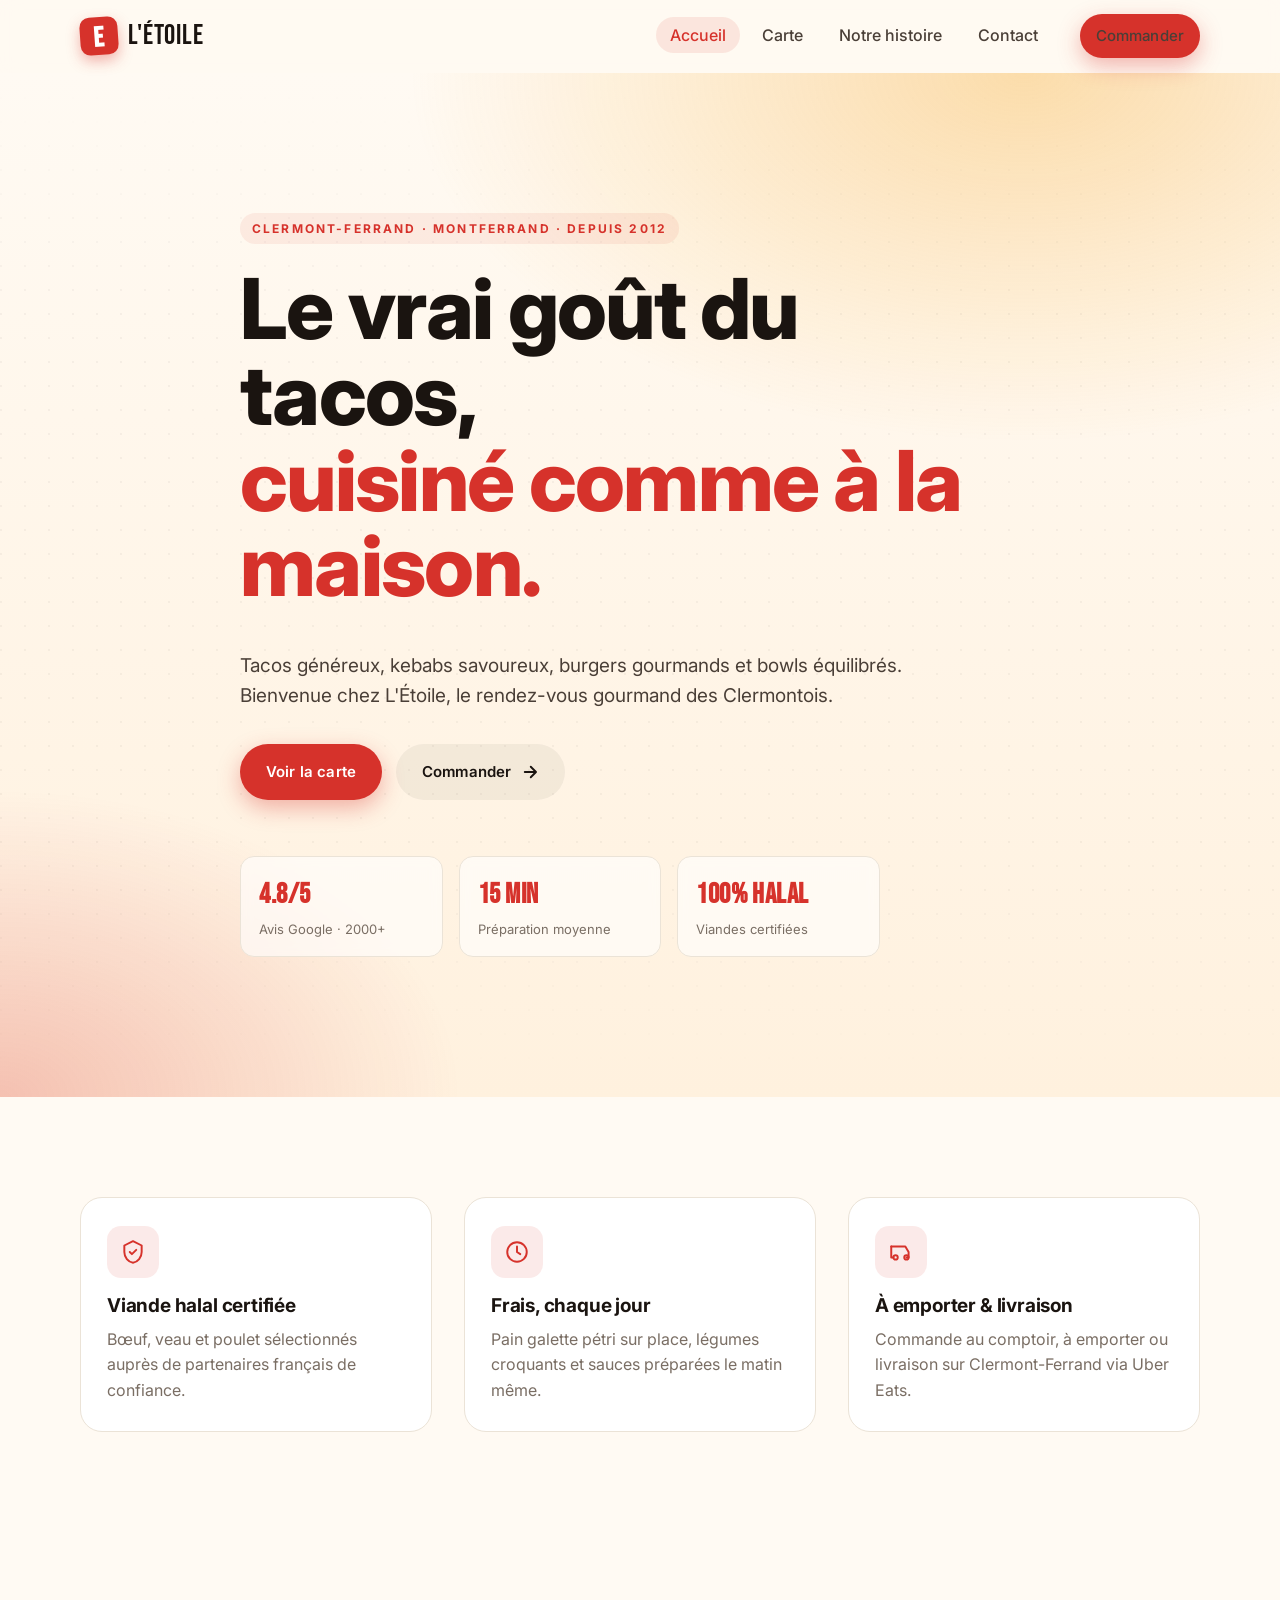
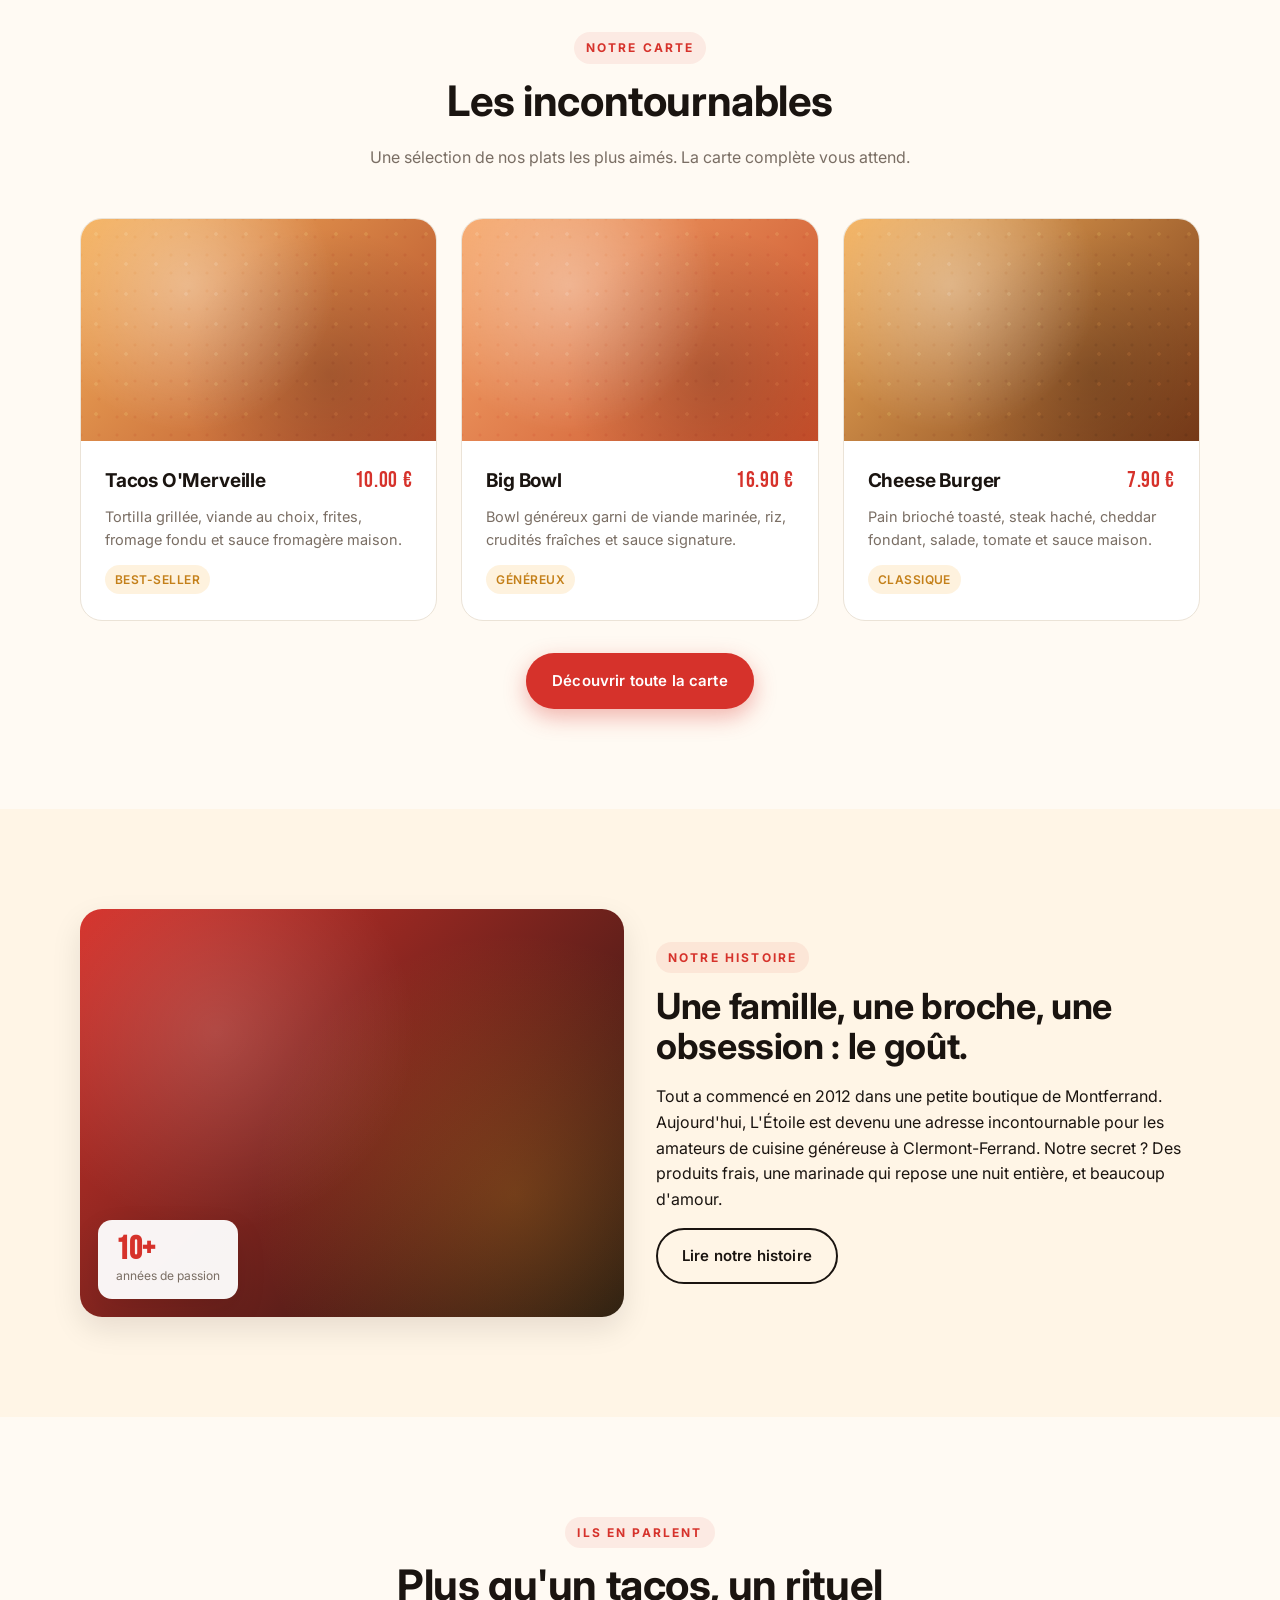
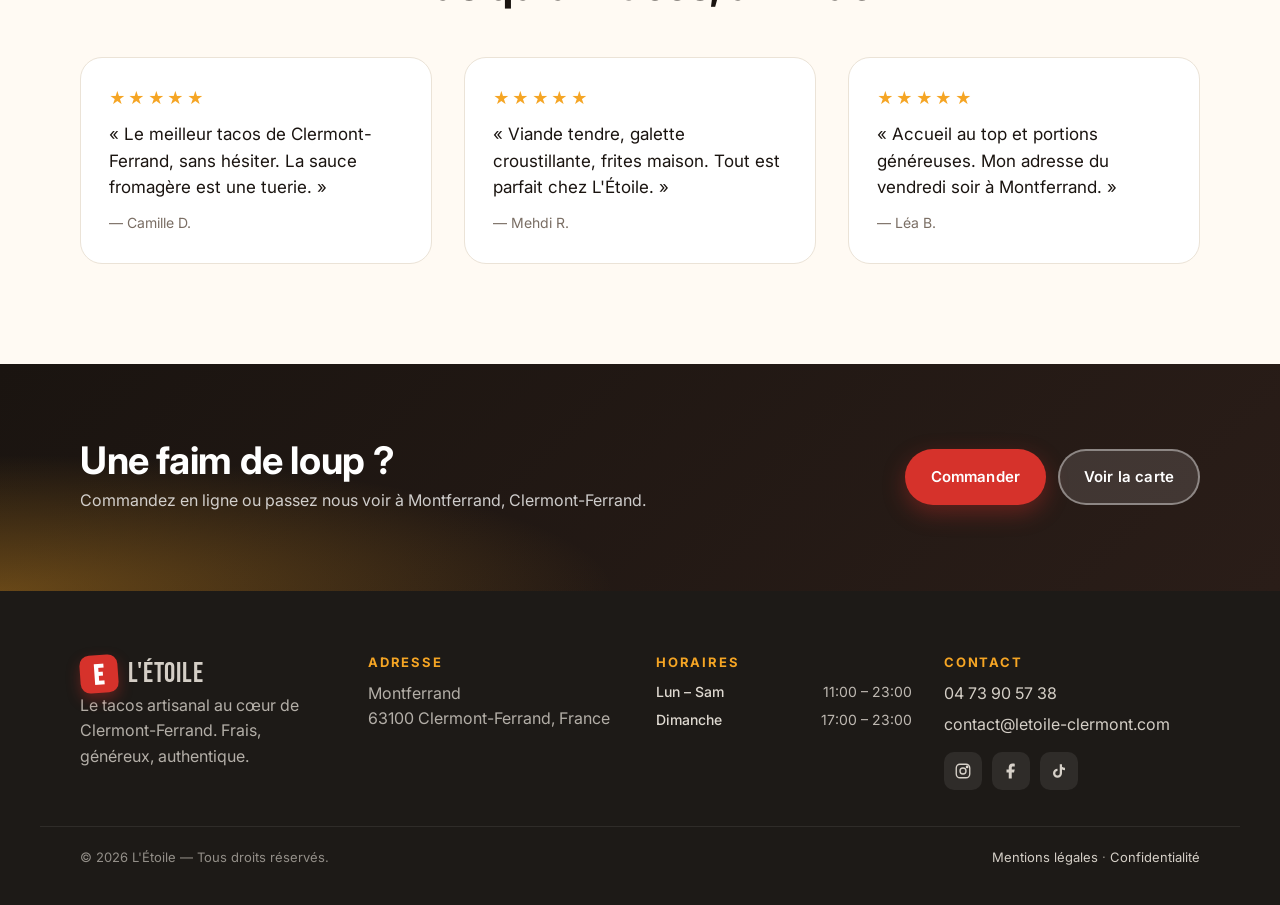
==== commit 0136719e: "feat: rebrand entire site from Kebab 37 to L'Étoile Clermont-Ferrand" ====
--- a/index.html
+++ b/index.html
@@ -1,189 +1,265 @@
 <!DOCTYPE html>
 <html lang="fr">
 <head>
-  <meta charset="UTF-8">
-  <meta name="viewport" content="width=device-width, initial-scale=1.0">
-  <title>L'Etoile Clermont – Tacos, Sandwichs, Burgers & Bowls</title>
-  <meta name="description" content="L'Etoile Clermont vous propose une sélection de succulents tacos, sandwichs, burgers & bowls. 29 Rue Ballainvilliers, Clermont-Ferrand.">
+  <meta charset="UTF-8" />
+  <meta name="viewport" content="width=device-width, initial-scale=1.0" />
+  <title>L'Étoile — Le goût authentique, à Clermont-Ferrand</title>
+  <meta name="description" content="L'Étoile, votre restaurant artisanal à Clermont-Ferrand. Tacos, kebabs, burgers et bowls préparés avec des produits frais. À emporter ou en livraison." />
   <link rel="preconnect" href="https://fonts.googleapis.com">
   <link rel="preconnect" href="https://fonts.gstatic.com" crossorigin>
-  <link href="https://fonts.googleapis.com/css2?family=Montserrat:wght@300;400;500;600;700;800;900&family=Rubik:wght@400;500;600;700;800&family=Poppins:wght@400;500;600;700&display=swap" rel="stylesheet">
-  <link rel="stylesheet" href="https://cdn.jsdelivr.net/npm/swiper@11/swiper-bundle.min.css">
-  <link rel="stylesheet" href="assets/css/styles.css">
-  <link rel="icon" href="https://www.letoile-clermont.com/wp-content/uploads/2024/07/cropped-logo-32x32.png" sizes="32x32">
+  <link href="https://fonts.googleapis.com/css2?family=Bebas+Neue&family=Inter:wght@400;500;600;700;800&display=swap" rel="stylesheet">
+  <link rel="stylesheet" href="assets/css/styles.css" />
 </head>
 <body>
-
-  <!-- ===== HEADER ===== -->
-  <header class="header" id="header">
-    <div class="header__inner">
-      <nav class="header__nav-left">
-        <ul>
-          <li class="has-dropdown">
-            <a href="menu.html">Notre Carte <svg width="10" height="6" viewBox="0 0 10 6" fill="currentColor"><path d="M1 1l4 4 4-4"/></svg></a>
-            <ul class="dropdown">
-              <li><a href="menu.html#croustiz">Nos Croustiz</a></li>
-              <li><a href="menu.html#tacos">Tacos à composer</a></li>
-              <li><a href="menu.html#tacos-signatures">Tacos Signatures</a></li>
-              <li><a href="menu.html#tacos-sucres">Tacos Sucrés</a></li>
-              <li><a href="menu.html#burgers">Nos Burgers</a></li>
-              <li><a href="menu.html#sandwichs">Nos Sandwichs</a></li>
-              <li><a href="menu.html#bowls">Nos Bowls</a></li>
-              <li><a href="menu.html#menus">Menus & Box</a></li>
-              <li><a href="menu.html#assiettes">Assiettes & Texmex</a></li>
-              <li><a href="menu.html#paninis">Nos Paninis</a></li>
-              <li><a href="menu.html#salades">Nos Salades</a></li>
-              <li><a href="menu.html#frites">Frites & Barquettes</a></li>
-              <li><a href="menu.html#desserts">Desserts & Boissons</a></li>
-            </ul>
-          </li>
-          <li><a href="contact.html">Contact</a></li>
-        </ul>
-      </nav>
-
-      <a href="index.html" class="header__logo">
-        <img src="https://www.letoile-clermont.com/wp-content/uploads/2024/10/cropped-logo_letoile_tacos-scaled.png" alt="L'Etoile Clermont">
+  <a class="skip-link" href="#main">Aller au contenu</a>
+
+  <!-- HEADER -->
+  <header class="site-header" id="siteHeader">
+    <div class="container nav-wrap">
+      <a href="index.html" class="logo" aria-label="L'Étoile - Accueil">
+        <span class="logo-mark">E</span>
+        <span class="logo-text">L'Étoile</span>
       </a>
 
-      <div class="header__right">
-        <div class="header__socials">
-          <a href="https://www.facebook.com/Letoileclf" target="_blank" rel="noopener" aria-label="Facebook"><img src="https://www.letoile-clermont.com/wp-content/uploads/2025/02/1-2.png" alt="" width="32" height="32"></a>
-          <a href="https://www.instagram.com/letoile.tacos/" target="_blank" rel="noopener" aria-label="Instagram"><img src="https://www.letoile-clermont.com/wp-content/uploads/2025/02/2-2.png" alt="" width="32" height="32"></a>
-          <a href="https://www.tiktok.com/@letoile.tacos?lang=fr" target="_blank" rel="noopener" aria-label="TikTok"><img src="https://www.letoile-clermont.com/wp-content/uploads/2025/02/3-1.png" alt="" width="32" height="32"></a>
-          <a href="https://www.snapchat.com/add/letoiletacos" target="_blank" rel="noopener" aria-label="Snapchat"><img src="https://www.letoile-clermont.com/wp-content/uploads/2025/02/4-2.png" alt="" width="32" height="32"></a>
-        </div>
-        <div class="header__delivery">
-          <span>Commandez</span>
-          <a href="https://www.ubereats.com/store/letoile-ballainvilliers/W7dR6fEYQMW9Rufibn16AA" target="_blank" rel="noopener"><img src="https://www.letoile-clermont.com/wp-content/uploads/2021/04/logo-uber-eats.png" alt="Uber Eats" width="34" height="34"></a>
-          <a href="https://deliveroo.fr/fr/menu/clermont-ferrand/clermont-centre-ville/l-etoile" target="_blank" rel="noopener"><img src="https://www.letoile-clermont.com/wp-content/uploads/2025/02/pngegg.png" alt="Deliveroo" width="34" height="34"></a>
-        </div>
-      </div>
-
-      <button class="header__burger" id="menuToggle" aria-label="Menu" aria-expanded="false">
+      <button class="nav-toggle" aria-label="Ouvrir le menu" aria-expanded="false" aria-controls="primaryNav">
         <span></span><span></span><span></span>
       </button>
+
+      <nav id="primaryNav" class="primary-nav" aria-label="Menu principal">
+        <ul>
+          <li><a href="index.html" class="active">Accueil</a></li>
+          <li><a href="menu.html">Carte</a></li>
+          <li><a href="about.html">Notre histoire</a></li>
+          <li><a href="contact.html">Contact</a></li>
+        </ul>
+        <a class="btn btn-primary nav-cta" href="contact.html#commander">Commander</a>
+      </nav>
     </div>
   </header>
 
-  <!-- Mobile Nav -->
-  <div class="mobile-menu" id="mobileMenu">
-    <ul>
-      <li><a href="index.html">Accueil</a></li>
-      <li><a href="menu.html">Notre Carte</a></li>
-      <li><a href="contact.html">Contact</a></li>
-    </ul>
-    <div class="mobile-menu__delivery">
-      <span>Commander en ligne</span>
-      <div>
-        <a href="https://www.ubereats.com/store/letoile-ballainvilliers/W7dR6fEYQMW9Rufibn16AA" target="_blank" rel="noopener"><img src="https://www.letoile-clermont.com/wp-content/uploads/2021/04/logo-uber-eats.png" alt="Uber Eats" width="44"></a>
-        <a href="https://deliveroo.fr/fr/menu/clermont-ferrand/clermont-centre-ville/l-etoile" target="_blank" rel="noopener"><img src="https://www.letoile-clermont.com/wp-content/uploads/2025/02/pngegg.png" alt="Deliveroo" width="44"></a>
+  <main id="main">
+    <!-- HERO -->
+    <section class="hero">
+      <div class="hero-bg" aria-hidden="true"></div>
+      <div class="container hero-inner">
+        <p class="eyebrow">Clermont-Ferrand · Montferrand · Depuis 2012</p>
+        <h1>
+          Le vrai goût du tacos,<br/>
+          <span class="accent">cuisiné comme à la maison.</span>
+        </h1>
+        <p class="lead">
+          Tacos généreux, kebabs savoureux, burgers gourmands et bowls équilibrés.
+          Bienvenue chez L'Étoile, le rendez-vous gourmand des Clermontois.
+        </p>
+        <div class="hero-cta">
+          <a class="btn btn-primary" href="menu.html">Voir la carte</a>
+          <a class="btn btn-ghost" href="contact.html#commander">
+            <span>Commander</span>
+            <svg width="18" height="18" viewBox="0 0 24 24" fill="none" stroke="currentColor" stroke-width="2.5" stroke-linecap="round" stroke-linejoin="round"><path d="M5 12h14"/><path d="M13 5l7 7-7 7"/></svg>
+          </a>
+        </div>
+
+        <ul class="hero-meta">
+          <li><strong>4.8/5</strong><span>Avis Google · 2000+</span></li>
+          <li><strong>15 min</strong><span>Préparation moyenne</span></li>
+          <li><strong>100% halal</strong><span>Viandes certifiées</span></li>
+        </ul>
+      </div>
+    </section>
+
+    <!-- FEATURES -->
+    <section class="features section">
+      <div class="container grid grid-3">
+        <article class="feature-card">
+          <div class="icon-wrap">
+            <svg viewBox="0 0 24 24" fill="none" stroke="currentColor" stroke-width="1.8" stroke-linecap="round" stroke-linejoin="round"><path d="M12 2L4 6v6c0 5 3.5 9.3 8 10 4.5-.7 8-5 8-10V6l-8-4z"/><path d="M9 12l2 2 4-4"/></svg>
+          </div>
+          <h3>Viande halal certifiée</h3>
+          <p>Bœuf, veau et poulet sélectionnés auprès de partenaires français de confiance.</p>
+        </article>
+        <article class="feature-card">
+          <div class="icon-wrap">
+            <svg viewBox="0 0 24 24" fill="none" stroke="currentColor" stroke-width="1.8" stroke-linecap="round" stroke-linejoin="round"><path d="M3 12c0-5 4-9 9-9s9 4 9 9-4 9-9 9-9-4-9-9z"/><path d="M12 7v5l3 2"/></svg>
+          </div>
+          <h3>Frais, chaque jour</h3>
+          <p>Pain galette pétri sur place, légumes croquants et sauces préparées le matin même.</p>
+        </article>
+        <article class="feature-card">
+          <div class="icon-wrap">
+            <svg viewBox="0 0 24 24" fill="none" stroke="currentColor" stroke-width="1.8" stroke-linecap="round" stroke-linejoin="round"><path d="M3 7h13l3 5v5h-2"/><circle cx="7" cy="17" r="2"/><circle cx="17" cy="17" r="2"/><path d="M3 7v10h2"/></svg>
+          </div>
+          <h3>À emporter & livraison</h3>
+          <p>Commande au comptoir, à emporter ou livraison sur Clermont-Ferrand via Uber Eats.</p>
+        </article>
+      </div>
+    </section>
+
+    <!-- MENU PREVIEW -->
+    <section class="menu-preview section">
+      <div class="container">
+        <header class="section-head">
+          <p class="eyebrow">Notre carte</p>
+          <h2>Les incontournables</h2>
+          <p class="section-sub">Une sélection de nos plats les plus aimés. La carte complète vous attend.</p>
+        </header>
+
+        <div class="grid grid-3 menu-grid">
+          <article class="dish-card">
+            <div class="dish-img" data-img="tacos"></div>
+            <div class="dish-body">
+              <div class="dish-head">
+                <h3>Tacos O'Merveille</h3>
+                <span class="price">10.00 €</span>
+              </div>
+              <p>Tortilla grillée, viande au choix, frites, fromage fondu et sauce fromagère maison.</p>
+              <span class="tag">Best-seller</span>
+            </div>
+          </article>
+
+          <article class="dish-card">
+            <div class="dish-img" data-img="assiette"></div>
+            <div class="dish-body">
+              <div class="dish-head">
+                <h3>Big Bowl</h3>
+                <span class="price">16.90 €</span>
+              </div>
+              <p>Bowl généreux garni de viande marinée, riz, crudités fraîches et sauce signature.</p>
+              <span class="tag">Généreux</span>
+            </div>
+          </article>
+
+          <article class="dish-card">
+            <div class="dish-img" data-img="burger"></div>
+            <div class="dish-body">
+              <div class="dish-head">
+                <h3>Cheese Burger</h3>
+                <span class="price">7.90 €</span>
+              </div>
+              <p>Pain brioché toasté, steak haché, cheddar fondant, salade, tomate et sauce maison.</p>
+              <span class="tag">Classique</span>
+            </div>
+          </article>
+        </div>
+
+        <div class="center mt-32">
+          <a class="btn btn-primary" href="menu.html">Découvrir toute la carte</a>
+        </div>
+      </div>
+    </section>
+
+    <!-- STORY TEASER -->
+    <section class="story section alt">
+      <div class="container grid grid-2 align-center">
+        <div class="story-media" aria-hidden="true">
+          <div class="story-img" data-img="grill"></div>
+          <div class="story-badge">
+            <strong>10+</strong>
+            <span>années de passion</span>
+          </div>
+        </div>
+        <div>
+          <p class="eyebrow">Notre histoire</p>
+          <h2>Une famille, une broche, une obsession&nbsp;: le goût.</h2>
+          <p>
+            Tout a commencé en 2012 dans une petite boutique de Montferrand. Aujourd'hui,
+            L'Étoile est devenu une adresse incontournable pour les amateurs de cuisine
+            généreuse à Clermont-Ferrand. Notre secret&nbsp;? Des produits frais, une marinade qui repose
+            une nuit entière, et beaucoup d'amour.
+          </p>
+          <a class="btn btn-outline" href="about.html">Lire notre histoire</a>
+        </div>
+      </div>
+    </section>
+
+    <!-- TESTIMONIALS -->
+    <section class="testimonials section">
+      <div class="container">
+        <header class="section-head">
+          <p class="eyebrow">Ils en parlent</p>
+          <h2>Plus qu'un tacos, un rituel</h2>
+        </header>
+
+        <div class="grid grid-3">
+          <figure class="quote-card">
+            <div class="stars" aria-label="5 étoiles sur 5">★★★★★</div>
+            <blockquote>« Le meilleur tacos de Clermont-Ferrand, sans hésiter. La sauce fromagère est une tuerie. »</blockquote>
+            <figcaption>— Camille D.</figcaption>
+          </figure>
+          <figure class="quote-card">
+            <div class="stars" aria-label="5 étoiles sur 5">★★★★★</div>
+            <blockquote>« Viande tendre, galette croustillante, frites maison. Tout est parfait chez L'Étoile. »</blockquote>
+            <figcaption>— Mehdi R.</figcaption>
+          </figure>
+          <figure class="quote-card">
+            <div class="stars" aria-label="5 étoiles sur 5">★★★★★</div>
+            <blockquote>« Accueil au top et portions généreuses. Mon adresse du vendredi soir à Montferrand. »</blockquote>
+            <figcaption>— Léa B.</figcaption>
+          </figure>
+        </div>
+      </div>
+    </section>
+
+    <!-- CTA BAND -->
+    <section class="cta-band">
+      <div class="container cta-inner">
+        <div>
+          <h2>Une faim de loup&nbsp;?</h2>
+          <p>Commandez en ligne ou passez nous voir à Montferrand, Clermont-Ferrand.</p>
+        </div>
+        <div class="cta-actions">
+          <a class="btn btn-primary" href="contact.html#commander">Commander</a>
+          <a class="btn btn-ghost-light" href="menu.html">Voir la carte</a>
+        </div>
+      </div>
+    </section>
+  </main>
+
+  <!-- FOOTER -->
+  <footer class="site-footer">
+    <div class="container grid grid-4 footer-grid">
+      <div>
+        <a href="index.html" class="logo logo-light">
+          <span class="logo-mark">E</span>
+          <span class="logo-text">L'Étoile</span>
+        </a>
+        <p class="muted">Le tacos artisanal au cœur de Clermont-Ferrand. Frais, généreux, authentique.</p>
+      </div>
+      <div>
+        <h4>Adresse</h4>
+        <p class="muted">Montferrand<br/>63100 Clermont-Ferrand, France</p>
+      </div>
+      <div>
+        <h4>Horaires</h4>
+        <ul class="hours">
+          <li><span>Lun – Sam</span><span>11:00 – 23:00</span></li>
+          <li><span>Dimanche</span><span>17:00 – 23:00</span></li>
+        </ul>
+      </div>
+      <div>
+        <h4>Contact</h4>
+        <ul class="contact-list">
+          <li><a href="tel:+33473905738">04 73 90 57 38</a></li>
+          <li><a href="mailto:contact@letoile-clermont.com">contact@letoile-clermont.com</a></li>
+        </ul>
+        <div class="socials">
+          <a href="#" aria-label="Instagram">
+            <svg viewBox="0 0 24 24" fill="none" stroke="currentColor" stroke-width="1.8"><rect x="3" y="3" width="18" height="18" rx="5"/><circle cx="12" cy="12" r="4"/><circle cx="17.5" cy="6.5" r="1" fill="currentColor"/></svg>
+          </a>
+          <a href="#" aria-label="Facebook">
+            <svg viewBox="0 0 24 24" fill="currentColor"><path d="M13 22v-8h3l1-4h-4V7.5C13 6.5 13.4 6 14.6 6H17V2.2C16.5 2.1 15.2 2 14 2c-3 0-5 1.8-5 5v3H6v4h3v8h4z"/></svg>
+          </a>
+          <a href="#" aria-label="TikTok">
+            <svg viewBox="0 0 24 24" fill="currentColor"><path d="M16 3v3.2c1 .9 2.4 1.5 4 1.6V11c-1.5 0-2.9-.4-4-1.1V15a6 6 0 1 1-6-6v3.1A3 3 0 1 0 13 15V3h3z"/></svg>
+          </a>
+        </div>
       </div>
     </div>
-  </div>
-
-  <main>
-    <!-- ===== HERO SLIDER ===== -->
-    <section class="hero">
-      <div class="swiper hero-swiper">
-        <div class="swiper-wrapper">
-          <div class="swiper-slide"><img src="https://www.letoile-clermont.com/wp-content/uploads/2026/01/Letoile-Tacos-Campagne-Produit-01-Goodsite-Banniere-scaled.jpg" alt="L'Étoile Tacos" fetchpriority="high"></div>
-          <div class="swiper-slide"><img src="https://www.letoile-clermont.com/wp-content/uploads/2024/07/slider-1.jpg" alt="L'Étoile Slider" loading="lazy"></div>
-        </div>
-        <div class="swiper-pagination"></div>
-        <div class="swiper-button-prev"></div>
-        <div class="swiper-button-next"></div>
-      </div>
-    </section>
-
-    <!-- ===== PRODUCT CATEGORIES ===== -->
-    <section class="categories" data-animate>
-      <div class="categories__grid">
-        <a href="menu.html#burgers" class="cat-card">
-          <img src="https://www.letoile-clermont.com/wp-content/uploads/2024/07/encart1-large.jpg" alt="Nos Burgers" loading="lazy">
-          <div class="cat-card__overlay"><h3>Nos Burgers</h3></div>
-        </a>
-        <a href="menu.html#assiettes" class="cat-card">
-          <img src="https://www.letoile-clermont.com/wp-content/uploads/2024/07/encart2-large.jpg" alt="Assiettes & Texmex" loading="lazy">
-          <div class="cat-card__overlay"><h3>Texmex</h3></div>
-        </a>
-        <a href="menu.html#sandwichs" class="cat-card">
-          <img src="https://www.letoile-clermont.com/wp-content/uploads/2024/07/encart3-large.jpg" alt="Sandwichs Signatures" loading="lazy">
-          <div class="cat-card__overlay"><h3>Sandwichs</h3></div>
-        </a>
-      </div>
-    </section>
-
-    <!-- ===== OFFRES ===== -->
-    <section class="offers" data-animate>
-      <a href="menu.html#assiettes" class="offer-card">
-        <img src="https://www.letoile-clermont.com/wp-content/uploads/2024/07/offres-1.jpg" alt="Offre Assiettes" loading="lazy">
-      </a>
-      <div class="offer-card">
-        <img src="https://www.letoile-clermont.com/wp-content/uploads/2024/07/offres-2.jpg" alt="Offre Menu" loading="lazy">
-      </div>
-    </section>
-
-    <!-- ===== INFO BAND ===== -->
-    <section class="info-band" data-animate>
-      <div class="info-band__col">
-        <h3 class="gold">L'ÉTOILE – BALLAINVILLIERS</h3>
-        <p>29 Rue Ballainvilliers<br>63000, Clermont-Ferrand</p>
-        <p class="info-band__phone"><a href="tel:+33473905738">04.73.90.57.38</a></p>
-      </div>
-      <div class="info-band__col info-band__center">
-        <img src="https://www.letoile-clermont.com/wp-content/uploads/2024/10/cropped-logo_letoile_tacos-scaled.png" alt="Logo" class="info-band__logo">
-        <p>Ouvert <strong>7j/7</strong> de <strong>10h00</strong> à <strong>1h00</strong></p>
-      </div>
-      <div class="info-band__col">
-        <h3 class="gold">L'ÉTOILE – MONTFERRAND</h3>
-        <p>2 Rue Debay Facy<br>63000, Clermont-Ferrand</p>
-        <p class="info-band__phone"><a href="tel:+33463082410">04.63.08.24.10</a></p>
-      </div>
-    </section>
-
-    <!-- ===== GALLERY ===== -->
-    <section class="gallery" data-animate>
-      <h2 class="section-title">Découvrez nos créations</h2>
-      <div class="swiper gallery-swiper">
-        <div class="swiper-wrapper">
-          <div class="swiper-slide"><img src="https://lh5.googleusercontent.com/p/AF1QipOqVHKPnXVRWJWYTJ-PxvDGlS6tuRvQV-h1X6sB=w408-h306-k-no" alt="L'Étoile" loading="lazy"></div>
-          <div class="swiper-slide"><img src="https://lh5.googleusercontent.com/p/AF1QipN-EyEpMIqpKiWAoG7lUAFvGpFO3ID9Xd3iYQgx=w408-h544-k-no" alt="Tacos" loading="lazy"></div>
-          <div class="swiper-slide"><img src="https://lh5.googleusercontent.com/p/AF1QipMGVSQmJGGnRY-Bj5pKsJ37xm6yRiWV2YgFG3WZ=w408-h306-k-no" alt="Burger" loading="lazy"></div>
-          <div class="swiper-slide"><img src="https://lh5.googleusercontent.com/p/AF1QipNNXvPgIB0sSv-kYZcOYlPJUw4EZ3jxsVFz0nrk=w408-h306-k-no" alt="Restaurant" loading="lazy"></div>
-          <div class="swiper-slide"><img src="https://lh5.googleusercontent.com/p/AF1QipPGS0z1_5vFxPoRZ2BKDw0hN6FW0m7Dz4fAuYGt=w408-h306-k-no" alt="Plat" loading="lazy"></div>
-        </div>
-        <div class="swiper-pagination"></div>
-      </div>
-    </section>
-  </main>
-
-  <!-- ===== FOOTER ===== -->
-  <footer class="footer">
-    <div class="footer__primary">
-      <p class="footer__order-text">Commandez en ligne sur</p>
-      <div class="footer__logos">
-        <a href="https://www.ubereats.com/store/letoile-ballainvilliers/W7dR6fEYQMW9Rufibn16AA" target="_blank" rel="noopener"><img src="https://www.letoile-clermont.com/wp-content/uploads/2021/04/logo-uber-eats.png" alt="Uber Eats" width="70"></a>
-        <a href="https://deliveroo.fr/fr/menu/clermont-ferrand/clermont-centre-ville/l-etoile" target="_blank" rel="noopener"><img src="https://www.letoile-clermont.com/wp-content/uploads/2025/02/pngegg.png" alt="Deliveroo" width="60"></a>
-      </div>
-    </div>
-    <div class="footer__bottom">
-      <p>© <span id="year"></span> L'Etoile Clermont</p>
-      <img src="https://www.letoile-clermont.com/wp-content/uploads/2021/04/services-1.png" alt="Services" class="footer__services">
-      <div class="footer__socials">
-        <a href="https://www.facebook.com/Letoileclf" target="_blank" rel="noopener"><img src="https://www.letoile-clermont.com/wp-content/uploads/2025/02/1-2.png" alt="Facebook" width="32"></a>
-        <a href="https://www.instagram.com/letoile.tacos/" target="_blank" rel="noopener"><img src="https://www.letoile-clermont.com/wp-content/uploads/2025/02/2-2.png" alt="Instagram" width="32"></a>
-        <a href="https://www.tiktok.com/@letoile.tacos?lang=fr" target="_blank" rel="noopener"><img src="https://www.letoile-clermont.com/wp-content/uploads/2025/02/3-1.png" alt="TikTok" width="32"></a>
-        <a href="https://www.snapchat.com/add/letoiletacos" target="_blank" rel="noopener"><img src="https://www.letoile-clermont.com/wp-content/uploads/2025/02/4-2.png" alt="Snapchat" width="32"></a>
-      </div>
+    <div class="container footer-bottom">
+      <p>© <span id="year"></span> L'Étoile — Tous droits réservés.</p>
+      <p><a href="#">Mentions légales</a> · <a href="#">Confidentialité</a></p>
     </div>
   </footer>
 
-  <!-- Scroll Top -->
-  <button class="scroll-top" id="scrollTop" aria-label="Haut de page">
-    <svg width="20" height="20" viewBox="0 0 24 24" fill="none" stroke="currentColor" stroke-width="2.5"><path d="M18 15l-6-6-6 6"/></svg>
-  </button>
-
-  <script src="https://cdn.jsdelivr.net/npm/swiper@11/swiper-bundle.min.js"></script>
   <script src="assets/js/main.js"></script>
 </body>
 </html>
--- a/assets/css/styles.css
+++ b/assets/css/styles.css
@@ -1,345 +1,943 @@
 /* ============================================
-   L'Étoile Clermont — Premium Professional CSS
-   Red #e42e32 · Gold #ffbd26 · Dark textured BG
-   Montserrat · Rubik · Poppins
+   L'Étoile — Stylesheet
    ============================================ */
 
-/* --- Tokens --- */
+/* ---------- Tokens ---------- */
 :root {
-  --red: #e42e32;
-  --red-dark: #b12838;
-  --gold: #ffbd26;
-  --gold-dark: #d4a020;
-  --dark: #1a1a1a;
-  --darker: #111;
-  --ink: #f0f0f0;
-  --muted: rgba(255,255,255,.7);
-  --glass: rgba(0,0,0,.55);
-  --glass-light: rgba(255,255,255,.04);
-  --radius: 10px;
-  --radius-lg: 16px;
-  --transition: .3s cubic-bezier(.4,0,.2,1);
-  --shadow: 0 8px 32px rgba(0,0,0,.35);
-  --shadow-sm: 0 4px 16px rgba(0,0,0,.2);
-  --max-w: 1400px;
-}
-
-/* --- Reset --- */
-*,*::before,*::after{box-sizing:border-box}
-html{scroll-behavior:smooth;scroll-padding-top:90px}
-body{
-  margin:0;
-  font-family:'Montserrat',sans-serif;
-  font-size:15px;
-  font-weight:400;
-  color:var(--ink);
-  line-height:1.5;
-  background:#1a1a1a;
-  background-image:url('https://www.letoile-clermont.com/wp-content/uploads/2024/07/background.jpg');
-  background-size:cover;
-  background-attachment:fixed;
-  background-position:center;
-  -webkit-font-smoothing:antialiased;
-}
-img{max-width:100%;height:auto;display:block}
-a{color:inherit;text-decoration:none;transition:color var(--transition)}
-a:hover{color:var(--gold)}
-ul{list-style:none;padding:0;margin:0}
-h1,h2,h3,h4{font-family:'Rubik',sans-serif;margin:0 0 .4em;font-weight:600;line-height:1.2}
-p{margin:0 0 .6em}
-button{font:inherit;cursor:pointer;border:0;background:none;color:inherit}
-.gold{color:var(--gold)}
-
-/* --- Header --- */
-.header{
-  position:fixed;top:0;left:0;right:0;z-index:1000;
-  background:linear-gradient(180deg,rgba(0,0,0,.7) 0%,transparent 100%);
-  transition:background var(--transition),box-shadow var(--transition);
-}
-.header.scrolled{
-  background:rgba(10,10,10,.95);
-  backdrop-filter:blur(12px);-webkit-backdrop-filter:blur(12px);
-  box-shadow:0 2px 20px rgba(0,0,0,.5);
-}
-.header__inner{
-  display:flex;align-items:center;justify-content:space-between;
-  max-width:var(--max-w);margin:0 auto;padding:12px 28px;
-  min-height:70px;
-}
-
-/* Logo */
-.header__logo img{height:62px;width:auto;transition:height var(--transition)}
-.header.scrolled .header__logo img{height:50px}
-
-/* Nav left */
-.header__nav-left ul{display:flex;gap:28px;font-family:'Poppins',sans-serif;font-weight:500;font-size:16px}
-.header__nav-left a{display:inline-flex;align-items:center;gap:5px;padding:6px 0;color:var(--ink);position:relative}
-.header__nav-left a::after{content:'';position:absolute;bottom:0;left:0;width:0;height:2px;background:var(--gold);transition:width var(--transition)}
-.header__nav-left a:hover::after,.header__nav-left a.active::after{width:100%}
-.header__nav-left a.active{color:var(--gold)}
-.header__nav-left svg{opacity:.6}
-
-/* Dropdown */
-.has-dropdown{position:relative}
-.dropdown{
-  position:absolute;top:calc(100% + 12px);left:-10px;
-  background:rgba(15,15,15,.96);
-  border:1px solid rgba(255,255,255,.06);
-  border-radius:var(--radius);
-  min-width:240px;padding:8px 0;
-  opacity:0;visibility:hidden;transform:translateY(10px);
-  transition:all .25s ease;
-  box-shadow:var(--shadow);
-  backdrop-filter:blur(16px);
-}
-.has-dropdown:hover .dropdown{opacity:1;visibility:visible;transform:translateY(0)}
-.dropdown li a{
-  display:block;padding:10px 20px;font-size:14px;
-  color:rgba(255,255,255,.85);
-  border-bottom:1px solid rgba(255,255,255,.04);
-  transition:background var(--transition),color var(--transition);
-}
-.dropdown li:last-child a{border-bottom:none}
-.dropdown li a:hover{background:rgba(255,189,38,.08);color:var(--gold)}
-
-/* Right */
-.header__right{display:flex;align-items:center;gap:20px}
-.header__socials{display:flex;gap:6px}
-.header__socials img{border-radius:6px;transition:transform var(--transition);opacity:.85}
-.header__socials img:hover{transform:scale(1.12);opacity:1}
-.header__delivery{display:flex;align-items:center;gap:8px}
-.header__delivery span{font-size:9px;font-weight:700;text-transform:uppercase;letter-spacing:.08em;color:var(--muted)}
-.header__delivery img{border-radius:8px;transition:transform var(--transition)}
-.header__delivery img:hover{transform:scale(1.1)}
-
-/* Burger */
-.header__burger{display:none;width:40px;height:40px;background:var(--gold);border-radius:6px;flex-direction:column;align-items:center;justify-content:center;gap:5px}
-.header__burger span{display:block;width:20px;height:2px;background:var(--red);border-radius:2px;transition:transform .2s,opacity .2s}
-.header__burger[aria-expanded="true"] span:nth-child(1){transform:rotate(45deg) translate(3px,5px)}
-.header__burger[aria-expanded="true"] span:nth-child(2){opacity:0}
-.header__burger[aria-expanded="true"] span:nth-child(3){transform:rotate(-45deg) translate(3px,-5px)}
-
-@media(max-width:960px){
-  .header__nav-left,.header__right{display:none}
-  .header__burger{display:flex}
-}
-
-/* Mobile Menu */
-.mobile-menu{
-  position:fixed;top:70px;left:0;right:0;z-index:999;
-  background:var(--red);
-  padding:24px 28px 30px;
-  transform:translateY(-110%);opacity:0;
-  transition:transform .35s ease,opacity .3s ease;
-}
-.mobile-menu.open{transform:translateY(0);opacity:1}
-.mobile-menu ul li a{
-  display:block;padding:14px 0;
-  font-family:'Poppins',sans-serif;font-size:18px;font-weight:600;
-  color:#fff;border-bottom:1px solid rgba(255,255,255,.12);
-}
-.mobile-menu ul li:last-child a{border-bottom:none}
-.mobile-menu ul li a:hover{color:var(--gold)}
-.mobile-menu__delivery{margin-top:18px;display:flex;align-items:center;gap:14px;flex-wrap:wrap}
-.mobile-menu__delivery span{font-size:12px;font-weight:700;text-transform:uppercase}
-.mobile-menu__delivery div{display:flex;gap:10px}
-.mobile-menu__delivery img{border-radius:8px}
-
-/* --- Hero Slider --- */
-.hero{margin-top:0}
-.hero-swiper{width:100%}
-.hero-swiper .swiper-slide img{width:100%;max-height:750px;object-fit:cover}
-.hero-swiper .swiper-button-prev,.hero-swiper .swiper-button-next{
-  color:var(--gold);
-  width:44px;height:44px;
-  background:rgba(0,0,0,.4);border-radius:50%;
-  transition:background var(--transition);
-}
-.hero-swiper .swiper-button-prev:hover,.hero-swiper .swiper-button-next:hover{background:rgba(0,0,0,.7)}
-.hero-swiper .swiper-button-prev::after,.hero-swiper .swiper-button-next::after{font-size:18px}
-.hero-swiper .swiper-pagination-bullet{width:12px;height:12px;background:rgba(255,255,255,.4);opacity:1;transition:background var(--transition)}
-.hero-swiper .swiper-pagination-bullet-active{background:var(--gold)}
-
-/* --- Categories --- */
-.categories{padding:24px;max-width:var(--max-w);margin:0 auto}
-.categories__grid{display:grid;grid-template-columns:repeat(3,1fr);gap:16px}
-.cat-card{
-  position:relative;overflow:hidden;border-radius:var(--radius-lg);
-  display:block;
-}
-.cat-card img{width:100%;height:220px;object-fit:cover;transition:transform .5s ease}
-.cat-card:hover img{transform:scale(1.06)}
-.cat-card__overlay{
-  position:absolute;inset:0;
-  display:flex;align-items:flex-end;justify-content:center;
-  padding:20px;
-  background:linear-gradient(0deg,rgba(0,0,0,.65) 0%,transparent 60%);
-  transition:background var(--transition);
-}
-.cat-card:hover .cat-card__overlay{background:linear-gradient(0deg,rgba(228,46,50,.7) 0%,transparent 70%)}
-.cat-card__overlay h3{
-  font-family:'Rubik',sans-serif;font-size:20px;font-weight:700;
-  color:#fff;text-transform:uppercase;letter-spacing:.04em;
-  transform:translateY(4px);transition:transform var(--transition);
-}
-.cat-card:hover .cat-card__overlay h3{transform:translateY(0)}
-
-@media(max-width:768px){.categories__grid{grid-template-columns:1fr;gap:12px}.cat-card img{height:180px}}
-
-/* --- Offers --- */
-.offers{
-  display:grid;grid-template-columns:1fr 1fr;gap:0;
-  max-width:var(--max-w);margin:0 auto;
-}
-.offer-card{overflow:hidden;display:block}
-.offer-card img{width:100%;height:auto;transition:transform .5s ease}
-.offer-card:hover img{transform:scale(1.03)}
-@media(max-width:768px){.offers{grid-template-columns:1fr}}
-
-/* --- Info Band --- */
-.info-band{
-  background:var(--red-dark);
-  display:grid;grid-template-columns:1fr auto 1fr;
-  align-items:center;gap:40px;
-  padding:50px 60px;text-align:center;
-  line-height:1.7;
-}
-.info-band h3{font-size:22px;margin-bottom:8px;letter-spacing:.02em}
-.info-band p{font-size:17px;color:rgba(255,255,255,.9)}
-.info-band__phone a{
-  font-family:'Rubik',sans-serif;font-size:26px;font-weight:700;
-  color:var(--gold);
-  display:inline-block;
-  transition:transform var(--transition);
-}
-.info-band__phone a:hover{transform:scale(1.05)}
-.info-band__logo{width:180px;margin:0 auto}
-.info-band__center p{margin-top:10px;font-size:16px}
-@media(max-width:960px){
-  .info-band{grid-template-columns:1fr;gap:28px;padding:36px 24px}
-  .info-band__logo{width:140px}
-}
-
-/* --- Gallery --- */
-.gallery{padding:50px 24px;max-width:var(--max-w);margin:0 auto;text-align:center}
-.section-title{font-size:28px;color:var(--gold);margin-bottom:24px;letter-spacing:.02em}
-.gallery-swiper .swiper-slide img{
-  width:100%;height:280px;object-fit:cover;
-  border-radius:var(--radius-lg);
-  box-shadow:var(--shadow-sm);
-}
-.gallery-swiper .swiper-pagination-bullet-active{background:var(--gold)}
-
-/* --- Page Hero --- */
-.page-hero{
-  padding:140px 24px 50px;
-  text-align:center;
-  background:linear-gradient(180deg,rgba(0,0,0,.7),rgba(0,0,0,.3));
-}
-.page-hero h1{font-size:clamp(30px,5vw,48px);color:var(--gold);margin-bottom:8px}
-.page-hero p{font-size:17px;color:var(--muted)}
-
-/* --- Menu Page --- */
-.menu-page{max-width:1100px;margin:0 auto;padding:30px 20px 50px}
-.menu-cat{
-  margin-bottom:50px;
-  scroll-margin-top:100px;
-  animation:fadeUp .5s ease both;
-}
-.menu-cat__header{
-  display:flex;align-items:center;gap:14px;
-  margin-bottom:20px;
-  padding-bottom:12px;
-  border-bottom:2px solid var(--gold);
-}
-.menu-cat__header h2{font-size:clamp(22px,3vw,30px);color:var(--gold);margin:0}
-.menu-cat__badge{
-  font-size:11px;font-weight:700;text-transform:uppercase;letter-spacing:.1em;
-  background:var(--gold);color:var(--dark);
-  padding:4px 10px;border-radius:20px;
-}
-.menu-items{display:grid;grid-template-columns:repeat(auto-fill,minmax(300px,1fr));gap:14px}
-.item-card{
-  background:rgba(0,0,0,.5);
-  border:1px solid rgba(255,255,255,.06);
-  border-radius:var(--radius);
-  padding:20px 22px;
-  transition:transform var(--transition),box-shadow var(--transition),border-color var(--transition);
-}
-.item-card:hover{
-  transform:translateY(-4px);
-  box-shadow:0 12px 36px rgba(0,0,0,.4);
-  border-color:rgba(255,189,38,.2);
-}
-.item-card__body h3{
-  display:flex;justify-content:space-between;align-items:baseline;gap:12px;
-  font-size:16px;font-weight:600;margin-bottom:6px;color:#fff;
-}
-.item-card__body h3 strong{
-  font-family:'Rubik',sans-serif;font-size:19px;
-  color:var(--gold);white-space:nowrap;
-}
-.item-card__body p{font-size:13.5px;color:var(--muted);margin:0;line-height:1.4}
-
-/* --- Contact Page --- */
-.contact-section{max-width:1100px;margin:0 auto;padding:30px 20px 50px}
-.contact-grid{display:grid;grid-template-columns:repeat(2,1fr);gap:24px;margin-bottom:40px}
-.contact-card{
-  background:rgba(0,0,0,.5);
-  border:1px solid rgba(255,255,255,.06);
-  border-radius:var(--radius-lg);
-  padding:36px;text-align:center;
-  transition:transform var(--transition),box-shadow var(--transition);
-}
-.contact-card:hover{transform:translateY(-4px);box-shadow:var(--shadow)}
-.contact-card h3{font-size:22px;margin-bottom:12px}
-.contact-card p{font-size:16px;color:var(--muted);line-height:1.7}
-.contact-card a{color:var(--gold);font-weight:600}
-.map-container{border-radius:var(--radius-lg);overflow:hidden;margin-top:20px;box-shadow:var(--shadow-sm)}
-.map-container iframe{width:100%;height:380px;border:0}
-@media(max-width:768px){.contact-grid{grid-template-columns:1fr}}
-
-/* --- Footer --- */
-.footer__primary{
-  background:rgba(177,40,56,.7);
-  padding:28px 20px;text-align:center;
-}
-.footer__order-text{font-size:18px;margin-bottom:12px;font-weight:500}
-.footer__logos{display:flex;justify-content:center;align-items:center;gap:20px}
-.footer__logos img{border-radius:10px;transition:transform var(--transition)}
-.footer__logos img:hover{transform:scale(1.08)}
-
-.footer__bottom{
-  background:rgba(230,46,49,.88);
-  display:flex;align-items:center;justify-content:space-between;flex-wrap:wrap;gap:16px;
-  padding:18px 8%;min-height:70px;
-}
-.footer__bottom p{font-size:13px;opacity:.9}
-.footer__services{height:44px;width:auto;opacity:.9}
-.footer__socials{display:flex;gap:8px}
-.footer__socials img{width:32px;height:32px;border-radius:6px;transition:transform var(--transition)}
-.footer__socials img:hover{transform:scale(1.12)}
-@media(max-width:768px){.footer__bottom{flex-direction:column;text-align:center;padding:20px}}
-
-/* --- Scroll Top --- */
-.scroll-top{
-  position:fixed;bottom:28px;right:28px;z-index:500;
-  width:46px;height:46px;border-radius:50%;
-  background:var(--gold);color:var(--dark);
-  display:flex;align-items:center;justify-content:center;
-  box-shadow:0 4px 16px rgba(255,189,38,.35);
-  opacity:0;visibility:hidden;transform:translateY(12px);
-  transition:all var(--transition);
-}
-.scroll-top.visible{opacity:1;visibility:visible;transform:translateY(0)}
-.scroll-top:hover{background:#fff;box-shadow:0 6px 24px rgba(255,255,255,.25);transform:translateY(-2px)}
-
-/* --- Animations --- */
-@keyframes fadeUp{from{opacity:0;transform:translateY(24px)}to{opacity:1;transform:translateY(0)}}
-[data-animate]{opacity:0;transform:translateY(30px);transition:opacity .7s ease,transform .7s ease}
-[data-animate].visible{opacity:1;transform:translateY(0)}
-
-@media(prefers-reduced-motion:reduce){
-  *,*::before,*::after{animation:none!important;transition:none!important}
-  html{scroll-behavior:auto}
-}
+  --c-bg: #fffaf3;
+  --c-surface: #ffffff;
+  --c-ink: #1a1410;
+  --c-ink-2: #4a3f37;
+  --c-muted: #7a6e64;
+  --c-line: #ebe3d7;
+
+  --c-primary: #d6322b;       /* tomato red */
+  --c-primary-dk: #b62721;
+  --c-accent: #f5a524;        /* warm saffron */
+  --c-accent-dk: #c4801a;
+  --c-charcoal: #1d1a17;
+  --c-charcoal-2: #2a2521;
+
+  --shadow-sm: 0 4px 12px rgba(20, 12, 6, 0.06);
+  --shadow-md: 0 12px 30px rgba(20, 12, 6, 0.10);
+  --shadow-lg: 0 24px 60px rgba(20, 12, 6, 0.18);
+
+  --radius-sm: 8px;
+  --radius: 14px;
+  --radius-lg: 22px;
+  --radius-pill: 999px;
+
+  --max-w: 1200px;
+  --gutter: clamp(16px, 4vw, 40px);
+
+  --t-fast: 160ms ease;
+  --t-med: 280ms cubic-bezier(.2,.7,.3,1);
+
+  --font-display: "Bebas Neue", "Inter", system-ui, sans-serif;
+  --font-body: "Inter", system-ui, -apple-system, "Segoe UI", Roboto, sans-serif;
+}
+
+/* ---------- Reset ---------- */
+*, *::before, *::after { box-sizing: border-box; }
+html { scroll-behavior: smooth; -webkit-text-size-adjust: 100%; }
+body {
+  margin: 0;
+  font-family: var(--font-body);
+  color: var(--c-ink);
+  background: var(--c-bg);
+  line-height: 1.6;
+  -webkit-font-smoothing: antialiased;
+  text-rendering: optimizeLegibility;
+}
+img, svg { max-width: 100%; display: block; }
+a { color: inherit; text-decoration: none; }
+button { font: inherit; cursor: pointer; border: 0; background: none; color: inherit; }
+ul { list-style: none; padding: 0; margin: 0; }
+h1, h2, h3, h4 { margin: 0 0 .5em; line-height: 1.1; letter-spacing: -.01em; }
+p { margin: 0 0 1em; }
+
+.skip-link {
+  position: absolute; left: -9999px; top: 0;
+  background: var(--c-ink); color: #fff; padding: 12px 16px; z-index: 999; border-radius: 0 0 8px 0;
+}
+.skip-link:focus { left: 0; }
+
+/* ---------- Layout ---------- */
+.container {
+  max-width: var(--max-w);
+  margin-inline: auto;
+  padding-inline: var(--gutter);
+}
+.section { padding-block: clamp(56px, 8vw, 100px); }
+.section.alt { background: #fff5e6; }
+.section-head { text-align: center; margin-bottom: 48px; }
+.section-head h2 { font-size: clamp(28px, 3.4vw, 42px); }
+.section-sub { color: var(--c-muted); max-width: 60ch; margin-inline: auto; }
+.center { text-align: center; }
+.mt-32 { margin-top: 32px; }
+.muted { color: var(--c-muted); }
+
+.grid { display: grid; gap: clamp(20px, 3vw, 32px); }
+.grid-2 { grid-template-columns: 1fr; }
+.grid-3 { grid-template-columns: 1fr; }
+.grid-4 { grid-template-columns: 1fr; }
+@media (min-width: 720px) {
+  .grid-2 { grid-template-columns: repeat(2, 1fr); }
+  .grid-3 { grid-template-columns: repeat(2, 1fr); }
+  .grid-4 { grid-template-columns: repeat(2, 1fr); }
+}
+@media (min-width: 1000px) {
+  .grid-3 { grid-template-columns: repeat(3, 1fr); }
+  .grid-4 { grid-template-columns: repeat(4, 1fr); }
+}
+.align-center { align-items: center; }
+
+/* ---------- Eyebrow / Headings ---------- */
+.eyebrow {
+  display: inline-block;
+  text-transform: uppercase;
+  letter-spacing: .18em;
+  font-weight: 700;
+  font-size: 12px;
+  color: var(--c-primary);
+  margin-bottom: 14px;
+  padding: 6px 12px;
+  background: rgba(214, 50, 43, .08);
+  border-radius: var(--radius-pill);
+}
+.accent { color: var(--c-primary); }
+
+/* ---------- Buttons ---------- */
+.btn {
+  display: inline-flex;
+  align-items: center;
+  gap: 10px;
+  padding: 14px 24px;
+  border-radius: var(--radius-pill);
+  font-weight: 600;
+  font-size: 15px;
+  letter-spacing: .01em;
+  transition: transform var(--t-fast), background var(--t-fast), box-shadow var(--t-fast), color var(--t-fast);
+  white-space: nowrap;
+  border: 2px solid transparent;
+}
+.btn:active { transform: translateY(1px); }
+.btn-primary {
+  background: var(--c-primary);
+  color: #fff;
+  box-shadow: 0 8px 22px rgba(214, 50, 43, .35);
+}
+.btn-primary:hover { background: var(--c-primary-dk); box-shadow: 0 10px 26px rgba(214, 50, 43, .45); }
+.btn-outline {
+  border-color: var(--c-ink);
+  color: var(--c-ink);
+}
+.btn-outline:hover { background: var(--c-ink); color: #fff; }
+.btn-ghost {
+  background: rgba(26, 20, 16, .05);
+  color: var(--c-ink);
+}
+.btn-ghost:hover { background: rgba(26, 20, 16, .1); }
+.btn-ghost-light {
+  background: rgba(255,255,255,.12);
+  color: #fff;
+  border-color: rgba(255,255,255,.4);
+}
+.btn-ghost-light:hover { background: rgba(255,255,255,.22); }
+
+/* ---------- Header / Nav ---------- */
+.site-header {
+  position: sticky;
+  top: 0;
+  z-index: 50;
+  backdrop-filter: saturate(140%) blur(10px);
+  -webkit-backdrop-filter: saturate(140%) blur(10px);
+  background: rgba(255, 250, 243, .85);
+  border-bottom: 1px solid transparent;
+  transition: border-color var(--t-fast), background var(--t-fast), box-shadow var(--t-fast);
+}
+.site-header.scrolled {
+  border-color: var(--c-line);
+  box-shadow: var(--shadow-sm);
+}
+.nav-wrap {
+  display: flex;
+  align-items: center;
+  justify-content: space-between;
+  height: 72px;
+  gap: 24px;
+}
+.logo {
+  display: inline-flex;
+  align-items: center;
+  gap: 10px;
+  font-family: var(--font-display);
+  font-size: 28px;
+  letter-spacing: .03em;
+  color: var(--c-ink);
+}
+.logo-mark {
+  display: inline-grid;
+  place-items: center;
+  width: 38px; height: 38px;
+  background: var(--c-primary);
+  color: #fff;
+  border-radius: 10px;
+  font-weight: 800;
+  box-shadow: 0 6px 14px rgba(214, 50, 43, .35);
+  transform: rotate(-4deg);
+}
+.logo-text { line-height: 1; }
+.logo-num { color: var(--c-primary); }
+.logo-light { color: #fff; }
+.logo-light .logo-num { color: var(--c-accent); }
+
+.primary-nav {
+  display: flex;
+  align-items: center;
+  gap: 28px;
+}
+.primary-nav ul {
+  display: flex;
+  gap: 8px;
+}
+.primary-nav a {
+  position: relative;
+  padding: 8px 14px;
+  font-weight: 500;
+  border-radius: var(--radius-pill);
+  color: var(--c-ink-2);
+  transition: color var(--t-fast), background var(--t-fast);
+}
+.primary-nav a:hover { color: var(--c-ink); background: rgba(26, 20, 16, .05); }
+.primary-nav a.active {
+  color: var(--c-primary);
+  background: rgba(214, 50, 43, .1);
+}
+
+.nav-toggle {
+  display: none;
+  width: 44px; height: 44px;
+  border-radius: 10px;
+  position: relative;
+}
+.nav-toggle span {
+  display: block;
+  position: absolute;
+  left: 12px;
+  width: 20px;
+  height: 2px;
+  background: var(--c-ink);
+  border-radius: 2px;
+  transition: transform var(--t-fast), opacity var(--t-fast), top var(--t-fast);
+}
+.nav-toggle span:nth-child(1) { top: 16px; }
+.nav-toggle span:nth-child(2) { top: 21px; }
+.nav-toggle span:nth-child(3) { top: 26px; }
+.nav-toggle[aria-expanded="true"] span:nth-child(1) { top: 21px; transform: rotate(45deg); }
+.nav-toggle[aria-expanded="true"] span:nth-child(2) { opacity: 0; }
+.nav-toggle[aria-expanded="true"] span:nth-child(3) { top: 21px; transform: rotate(-45deg); }
+
+@media (max-width: 920px) {
+  .nav-toggle { display: block; }
+  .primary-nav {
+    position: fixed;
+    inset: 72px 0 auto 0;
+    background: var(--c-bg);
+    flex-direction: column;
+    align-items: stretch;
+    gap: 16px;
+    padding: 24px var(--gutter) 32px;
+    border-bottom: 1px solid var(--c-line);
+    transform: translateY(-12px);
+    opacity: 0;
+    pointer-events: none;
+    transition: transform var(--t-med), opacity var(--t-med);
+    box-shadow: var(--shadow-md);
+  }
+  .primary-nav.open {
+    transform: translateY(0);
+    opacity: 1;
+    pointer-events: auto;
+  }
+  .primary-nav ul {
+    flex-direction: column;
+    gap: 4px;
+  }
+  .primary-nav a {
+    display: block;
+    padding: 14px 16px;
+    border-radius: var(--radius);
+  }
+  .nav-cta { align-self: flex-start; }
+}
+
+/* ---------- Hero ---------- */
+.hero {
+  position: relative;
+  overflow: hidden;
+  isolation: isolate;
+}
+.hero-bg {
+  position: absolute;
+  inset: 0;
+  z-index: -1;
+  background:
+    radial-gradient(80% 60% at 80% 0%, rgba(245, 165, 36, .35), transparent 60%),
+    radial-gradient(60% 50% at 0% 100%, rgba(214, 50, 43, .25), transparent 60%),
+    linear-gradient(180deg, #fffaf3 0%, #fff1de 100%);
+}
+.hero-bg::after {
+  content: "";
+  position: absolute;
+  inset: 0;
+  background-image:
+    radial-gradient(circle at 1px 1px, rgba(26,20,16,.07) 1px, transparent 0);
+  background-size: 24px 24px;
+  opacity: .6;
+  mask-image: linear-gradient(180deg, transparent, black 25%, black 75%, transparent);
+  -webkit-mask-image: linear-gradient(180deg, transparent, black 25%, black 75%, transparent);
+}
+.hero-inner {
+  padding-block: clamp(80px, 12vw, 140px);
+  max-width: 880px;
+}
+.hero h1 {
+  font-size: clamp(40px, 7vw, 84px);
+  font-weight: 800;
+  letter-spacing: -.02em;
+  line-height: 1.02;
+  margin-top: 8px;
+}
+.hero .lead {
+  font-size: clamp(16px, 1.6vw, 19px);
+  color: var(--c-ink-2);
+  max-width: 60ch;
+  margin-top: 18px;
+}
+.hero-cta {
+  display: flex;
+  flex-wrap: wrap;
+  gap: 14px;
+  margin-top: 32px;
+}
+.hero-meta {
+  display: grid;
+  grid-template-columns: repeat(3, minmax(0, 1fr));
+  gap: 16px;
+  margin-top: 56px;
+  max-width: 640px;
+}
+.hero-meta li {
+  display: flex;
+  flex-direction: column;
+  gap: 2px;
+  padding: 16px 18px;
+  background: rgba(255,255,255,.6);
+  border: 1px solid var(--c-line);
+  border-radius: var(--radius);
+  backdrop-filter: blur(6px);
+}
+.hero-meta strong {
+  font-family: var(--font-display);
+  font-size: 28px;
+  letter-spacing: .02em;
+  color: var(--c-primary);
+}
+.hero-meta span { color: var(--c-muted); font-size: 13px; }
+
+@media (max-width: 720px) {
+  .hero-meta { grid-template-columns: 1fr; }
+}
+
+/* ---------- Page hero (subpages) ---------- */
+.page-hero {
+  position: relative;
+  padding-block: clamp(72px, 10vw, 120px);
+  background:
+    radial-gradient(60% 80% at 100% 0%, rgba(245, 165, 36, .3), transparent 60%),
+    linear-gradient(180deg, #fffaf3, #fff1de);
+  border-bottom: 1px solid var(--c-line);
+}
+.page-hero h1 {
+  font-size: clamp(34px, 5vw, 60px);
+  font-weight: 800;
+  letter-spacing: -.02em;
+  max-width: 24ch;
+}
+.page-hero .lead {
+  color: var(--c-ink-2);
+  max-width: 60ch;
+  font-size: clamp(15px, 1.4vw, 18px);
+}
+
+/* ---------- Features ---------- */
+.feature-card {
+  background: var(--c-surface);
+  border: 1px solid var(--c-line);
+  border-radius: var(--radius-lg);
+  padding: 28px 26px;
+  transition: transform var(--t-med), box-shadow var(--t-med), border-color var(--t-med);
+}
+.feature-card:hover {
+  transform: translateY(-4px);
+  box-shadow: var(--shadow-md);
+  border-color: transparent;
+}
+.icon-wrap {
+  width: 52px; height: 52px;
+  display: grid; place-items: center;
+  background: rgba(214, 50, 43, .1);
+  color: var(--c-primary);
+  border-radius: 14px;
+  margin-bottom: 18px;
+}
+.icon-wrap svg { width: 26px; height: 26px; }
+.feature-card h3 { font-size: 19px; }
+.feature-card p { color: var(--c-muted); margin: 0; }
+
+/* ---------- Menu cards ---------- */
+.menu-grid { gap: 24px; }
+.dish-card {
+  background: var(--c-surface);
+  border: 1px solid var(--c-line);
+  border-radius: var(--radius-lg);
+  overflow: hidden;
+  transition: transform var(--t-med), box-shadow var(--t-med), border-color var(--t-med);
+  display: flex;
+  flex-direction: column;
+}
+.dish-card:hover {
+  transform: translateY(-4px);
+  box-shadow: var(--shadow-md);
+  border-color: transparent;
+}
+.dish-card.horizontal {
+  flex-direction: row;
+  align-items: stretch;
+}
+.dish-card.horizontal .dish-img {
+  flex: 0 0 38%;
+  min-height: 160px;
+}
+.dish-card.mini {
+  padding: 0;
+}
+.dish-card.mini .dish-body { padding: 22px 22px; }
+.dish-img {
+  aspect-ratio: 16 / 10;
+  background: linear-gradient(135deg, #f6c97a, #c97138);
+  position: relative;
+  overflow: hidden;
+}
+.dish-img::before {
+  content: "";
+  position: absolute; inset: 0;
+  background:
+    radial-gradient(circle at 30% 30%, rgba(255,255,255,.35), transparent 50%),
+    radial-gradient(circle at 70% 70%, rgba(0,0,0,.18), transparent 50%);
+}
+.dish-img::after {
+  content: "";
+  position: absolute; inset: 0;
+  background-image:
+    radial-gradient(circle, rgba(255,255,255,.25) 1.5px, transparent 2px),
+    radial-gradient(circle, rgba(0,0,0,.15) 1px, transparent 2px);
+  background-size: 30px 30px, 18px 18px;
+  background-position: 0 0, 9px 9px;
+  opacity: .55;
+  mix-blend-mode: overlay;
+}
+/* Themed image variants */
+.dish-img[data-img="durum"]    { background: linear-gradient(135deg, #ffd47a 0%, #d97a2c 60%, #6d2d12 100%); }
+.dish-img[data-img="galette"]  { background: linear-gradient(135deg, #ffe2a3 0%, #d49b3a 100%); }
+.dish-img[data-img="pita"]     { background: linear-gradient(135deg, #f6caa0 0%, #b06a32 100%); }
+.dish-img[data-img="vegetarien"] { background: linear-gradient(135deg, #b8d77a 0%, #5b8a37 100%); }
+.dish-img[data-img="assiette"] { background: linear-gradient(135deg, #f6a86b 0%, #c84e2a 100%); }
+.dish-img[data-img="mixte"]    { background: linear-gradient(135deg, #e88d4a 0%, #842819 100%); }
+.dish-img[data-img="kofte"]    { background: linear-gradient(135deg, #d28259 0%, #6f2d18 100%); }
+.dish-img[data-img="poulet"]   { background: linear-gradient(135deg, #f0c179 0%, #a25c2c 100%); }
+.dish-img[data-img="tacos"]    { background: linear-gradient(135deg, #f5b15c 0%, #b34c2a 100%); }
+.dish-img[data-img="tacosL"]   { background: linear-gradient(135deg, #e89b4a 0%, #8a3318 100%); }
+.dish-img[data-img="tacosXL"]  { background: linear-gradient(135deg, #d77b35 0%, #4a1d10 100%); }
+.dish-img[data-img="burger"]   { background: linear-gradient(135deg, #f4b15c 0%, #783a18 100%); }
+.dish-img[data-img="cheese"]   { background: linear-gradient(135deg, #f5c14a 0%, #7a3a14 100%); }
+.dish-img[data-img="chicken"]  { background: linear-gradient(135deg, #f6d27a 0%, #a05818 100%); }
+.dish-img[data-img="kid"]      { background: linear-gradient(135deg, #ffd9a3 0%, #f08a3f 100%); }
+.dish-img[data-img="nuggets"]  { background: linear-gradient(135deg, #ffd166 0%, #c87a26 100%); }
+.dish-img[data-img="grill"]    { background: linear-gradient(135deg, #d6322b 0%, #4a0d0a 100%); }
+.dish-img[data-img="family"]   { background: linear-gradient(135deg, #2a2521 0%, #d6322b 100%); }
+.dish-img[data-img^="g"]       { background: linear-gradient(135deg, #f5a524 0%, #d6322b 100%); }
+
+.dish-body {
+  padding: 22px 24px 26px;
+  flex: 1;
+  display: flex;
+  flex-direction: column;
+}
+.dish-head {
+  display: flex;
+  justify-content: space-between;
+  gap: 14px;
+  align-items: baseline;
+  margin-bottom: 6px;
+}
+.dish-head h3 {
+  font-size: 19px;
+  margin: 0;
+  display: inline-flex;
+  align-items: center;
+  gap: 8px;
+}
+.price {
+  font-family: var(--font-display);
+  font-size: 22px;
+  letter-spacing: .03em;
+  color: var(--c-primary);
+}
+.dish-body p {
+  color: var(--c-muted);
+  margin: 0 0 14px;
+  font-size: 14.5px;
+}
+.tag {
+  align-self: flex-start;
+  margin-top: auto;
+  font-size: 12px;
+  font-weight: 600;
+  letter-spacing: .04em;
+  text-transform: uppercase;
+  background: rgba(245, 165, 36, .15);
+  color: var(--c-accent-dk);
+  padding: 5px 10px;
+  border-radius: var(--radius-pill);
+}
+.badge {
+  font-size: 11px;
+  padding: 3px 8px;
+  border-radius: 6px;
+  font-weight: 700;
+  text-transform: uppercase;
+  letter-spacing: .05em;
+}
+.badge.veg { background: #d6f0c1; color: #2f6a16; }
+
+/* ---------- Menu filters ---------- */
+.menu-filters {
+  display: flex;
+  flex-wrap: wrap;
+  gap: 8px;
+  justify-content: center;
+  margin-bottom: 40px;
+  padding: 6px;
+  background: var(--c-surface);
+  border: 1px solid var(--c-line);
+  border-radius: var(--radius-pill);
+  width: fit-content;
+  margin-inline: auto;
+  max-width: 100%;
+  overflow-x: auto;
+}
+.filter {
+  padding: 10px 18px;
+  border-radius: var(--radius-pill);
+  font-weight: 600;
+  font-size: 14px;
+  color: var(--c-ink-2);
+  white-space: nowrap;
+  transition: background var(--t-fast), color var(--t-fast);
+}
+.filter:hover { background: rgba(26,20,16,.06); }
+.filter.active {
+  background: var(--c-ink);
+  color: #fff;
+}
+.menu-section { margin-bottom: 56px; }
+.menu-section.is-hidden { display: none; }
+.menu-section.is-hidden + .menu-section { margin-top: 0; }
+.cat-title {
+  font-family: var(--font-display);
+  font-size: clamp(28px, 3vw, 36px);
+  letter-spacing: .04em;
+  margin-bottom: 20px;
+  color: var(--c-ink);
+  position: relative;
+  padding-left: 18px;
+}
+.cat-title::before {
+  content: "";
+  position: absolute;
+  left: 0;
+  top: 50%;
+  transform: translateY(-50%);
+  width: 6px;
+  height: 70%;
+  background: var(--c-primary);
+  border-radius: 4px;
+}
+
+/* ---------- Story ---------- */
+.story-media {
+  position: relative;
+  aspect-ratio: 4/3;
+  border-radius: var(--radius-lg);
+  overflow: hidden;
+  box-shadow: var(--shadow-md);
+}
+.story-img {
+  position: absolute;
+  inset: 0;
+  background: linear-gradient(135deg, #d6322b 0%, #1a1410 100%);
+}
+.story-img.tall { aspect-ratio: 4/5; position: relative; inset: auto; }
+.story-img::after {
+  content: "";
+  position: absolute; inset: 0;
+  background-image:
+    radial-gradient(circle at 25% 30%, rgba(255,255,255,.15), transparent 40%),
+    radial-gradient(circle at 80% 70%, rgba(245, 165, 36, .25), transparent 50%);
+}
+.story-badge {
+  position: absolute;
+  bottom: 18px;
+  left: 18px;
+  background: rgba(255,255,255,.95);
+  color: var(--c-ink);
+  padding: 14px 18px;
+  border-radius: var(--radius);
+  display: flex;
+  flex-direction: column;
+  box-shadow: var(--shadow-md);
+}
+.story-badge strong {
+  font-family: var(--font-display);
+  font-size: 32px;
+  color: var(--c-primary);
+  line-height: 1;
+}
+.story-badge span { font-size: 12px; color: var(--c-muted); }
+.story h2 {
+  font-size: clamp(26px, 3vw, 36px);
+}
+
+/* ---------- Testimonials ---------- */
+.quote-card {
+  margin: 0;
+  padding: 28px;
+  background: var(--c-surface);
+  border-radius: var(--radius-lg);
+  border: 1px solid var(--c-line);
+  transition: box-shadow var(--t-med), transform var(--t-med);
+}
+.quote-card:hover { box-shadow: var(--shadow-md); transform: translateY(-3px); }
+.stars { color: var(--c-accent); letter-spacing: .15em; margin-bottom: 10px; }
+.quote-card blockquote {
+  margin: 0 0 12px;
+  font-size: 17px;
+  line-height: 1.55;
+}
+.quote-card figcaption { color: var(--c-muted); font-size: 14px; }
+
+/* ---------- CTA band ---------- */
+.cta-band {
+  background:
+    radial-gradient(80% 100% at 0% 100%, rgba(245, 165, 36, .35), transparent 60%),
+    linear-gradient(135deg, #1a1410 0%, #2a1d18 100%);
+  color: #fff;
+}
+.cta-inner {
+  display: flex;
+  gap: 28px;
+  align-items: center;
+  justify-content: space-between;
+  flex-wrap: wrap;
+  padding-block: clamp(48px, 6vw, 80px);
+}
+.cta-inner h2 { font-size: clamp(26px, 3vw, 38px); margin-bottom: 6px; }
+.cta-inner p { color: rgba(255,255,255,.78); margin: 0; }
+.cta-actions {
+  display: flex;
+  gap: 12px;
+  flex-wrap: wrap;
+}
+
+/* ---------- About: values ---------- */
+.value-card {
+  background: var(--c-surface);
+  border: 1px solid var(--c-line);
+  border-radius: var(--radius-lg);
+  padding: 32px 28px;
+  position: relative;
+  overflow: hidden;
+}
+.value-num {
+  font-family: var(--font-display);
+  font-size: 56px;
+  color: rgba(214, 50, 43, .12);
+  line-height: 1;
+  position: absolute;
+  top: 16px; right: 18px;
+}
+.value-card h3 { font-size: 20px; }
+.value-card p { color: var(--c-muted); margin: 0; }
+
+/* ---------- Timeline ---------- */
+.timeline {
+  position: relative;
+  display: grid;
+  gap: 24px;
+  padding-left: 28px;
+  border-left: 2px dashed var(--c-line);
+  margin-left: 12px;
+}
+.timeline li {
+  position: relative;
+  background: var(--c-surface);
+  border: 1px solid var(--c-line);
+  border-radius: var(--radius);
+  padding: 22px 24px;
+}
+.timeline li::before {
+  content: "";
+  position: absolute;
+  left: -36px; top: 28px;
+  width: 14px; height: 14px;
+  border-radius: 50%;
+  background: var(--c-primary);
+  box-shadow: 0 0 0 4px rgba(214, 50, 43, .15);
+}
+.t-year {
+  display: inline-block;
+  font-family: var(--font-display);
+  font-size: 14px;
+  letter-spacing: .12em;
+  color: var(--c-primary);
+  margin-bottom: 6px;
+}
+
+/* ---------- Gallery ---------- */
+.gallery {
+  display: grid;
+  grid-template-columns: repeat(2, 1fr);
+  gap: 12px;
+}
+@media (min-width: 800px) {
+  .gallery { grid-template-columns: repeat(3, 1fr); }
+}
+.gal-item {
+  aspect-ratio: 1/1;
+  border-radius: var(--radius);
+  background: linear-gradient(135deg, #f5a524, #d6322b);
+  position: relative;
+  overflow: hidden;
+  transition: transform var(--t-med);
+}
+.gal-item:hover { transform: scale(1.02); }
+.gal-item::after {
+  content: "";
+  position: absolute; inset: 0;
+  background:
+    radial-gradient(circle at 30% 30%, rgba(255,255,255,.3), transparent 50%),
+    radial-gradient(circle at 70% 70%, rgba(0,0,0,.25), transparent 50%);
+}
+.gal-item[data-img="g2"] { background: linear-gradient(135deg, #d6322b, #5e1310); }
+.gal-item[data-img="g3"] { background: linear-gradient(135deg, #f6c87a, #b46732); }
+.gal-item[data-img="g4"] { background: linear-gradient(135deg, #2a2521, #d6322b); }
+.gal-item[data-img="g5"] { background: linear-gradient(135deg, #f5a524, #8a3a0a); }
+.gal-item[data-img="g6"] { background: linear-gradient(135deg, #c97138, #2a1612); }
+
+/* ---------- Contact ---------- */
+.contact-grid {
+  align-items: stretch;
+}
+.contact-info {
+  display: grid;
+  gap: 18px;
+  margin-top: 18px;
+}
+.contact-info > li {
+  display: grid;
+  grid-template-columns: 110px 1fr;
+  gap: 16px;
+  padding: 14px 0;
+  border-top: 1px solid var(--c-line);
+}
+.contact-info > li:first-child { border-top: 0; padding-top: 0; }
+.contact-info strong { font-size: 13px; text-transform: uppercase; letter-spacing: .1em; color: var(--c-muted); }
+.contact-info a { font-weight: 600; color: var(--c-ink); }
+.contact-info a:hover { color: var(--c-primary); }
+.hours { display: grid; gap: 6px; }
+.hours li {
+  display: flex;
+  justify-content: space-between;
+  gap: 16px;
+  font-size: 14px;
+  color: var(--c-muted);
+}
+.hours li span:first-child { color: var(--c-ink-2); font-weight: 500; }
+.hours.dark li { color: var(--c-ink-2); }
+
+.map-wrap {
+  border-radius: var(--radius-lg);
+  overflow: hidden;
+  border: 1px solid var(--c-line);
+  background: #eee;
+  min-height: 360px;
+  height: 100%;
+}
+.map-wrap iframe {
+  display: block;
+  width: 100%;
+  height: 100%;
+  min-height: 360px;
+  border: 0;
+}
+
+.order-card {
+  display: block;
+  background: var(--c-surface);
+  border: 1px solid var(--c-line);
+  border-radius: var(--radius-lg);
+  padding: 28px;
+  transition: transform var(--t-med), box-shadow var(--t-med), border-color var(--t-med);
+}
+.order-card:hover {
+  transform: translateY(-4px);
+  box-shadow: var(--shadow-md);
+  border-color: transparent;
+}
+.order-card h3 { font-size: 19px; margin-bottom: 6px; }
+.order-card p { margin: 0 0 16px; }
+.link-arrow {
+  font-weight: 700;
+  color: var(--c-primary);
+}
+
+/* ---------- Form ---------- */
+.contact-form {
+  max-width: 820px;
+  margin-inline: auto;
+  background: var(--c-surface);
+  padding: clamp(24px, 4vw, 40px);
+  border-radius: var(--radius-lg);
+  border: 1px solid var(--c-line);
+  box-shadow: var(--shadow-sm);
+}
+.form-grid {
+  display: grid;
+  grid-template-columns: 1fr;
+  gap: 18px;
+}
+@media (min-width: 720px) {
+  .form-grid { grid-template-columns: repeat(2, 1fr); }
+  .form-grid .full { grid-column: 1 / -1; }
+}
+.contact-form label {
+  display: flex;
+  flex-direction: column;
+  gap: 6px;
+  font-size: 14px;
+  font-weight: 500;
+  color: var(--c-ink-2);
+}
+.contact-form input,
+.contact-form select,
+.contact-form textarea {
+  padding: 12px 14px;
+  border: 1.5px solid var(--c-line);
+  border-radius: 12px;
+  font: inherit;
+  font-size: 15px;
+  background: #fffaf3;
+  color: var(--c-ink);
+  transition: border-color var(--t-fast), box-shadow var(--t-fast);
+}
+.contact-form input:focus,
+.contact-form select:focus,
+.contact-form textarea:focus {
+  outline: 0;
+  border-color: var(--c-primary);
+  box-shadow: 0 0 0 4px rgba(214, 50, 43, .12);
+}
+.contact-form textarea { resize: vertical; min-height: 130px; }
+.contact-form button { margin-top: 22px; }
+.form-status {
+  margin: 14px 0 0;
+  font-size: 14px;
+  color: var(--c-muted);
+}
+.form-status.success { color: #2e7a1a; }
+.form-status.error { color: var(--c-primary); }
+
+/* ---------- Info band ---------- */
+.info-band {
+  background: var(--c-surface);
+  border: 1px solid var(--c-line);
+  border-radius: var(--radius-lg);
+  padding: clamp(22px, 3vw, 36px);
+  text-align: center;
+}
+.info-band h3 { font-size: 22px; margin-bottom: 8px; }
+.info-band p { color: var(--c-muted); margin: 0; max-width: 70ch; margin-inline: auto; }
+
+/* ---------- Footer ---------- */
+.site-footer {
+  margin-top: 0;
+  background: var(--c-charcoal);
+  color: #f4eee5;
+  padding-block: 64px 24px;
+}
+.footer-grid { gap: 32px; }
+.site-footer h4 {
+  text-transform: uppercase;
+  font-size: 13px;
+  letter-spacing: .14em;
+  color: var(--c-accent);
+  margin-bottom: 12px;
+}
+.site-footer .muted { color: rgba(244, 238, 229, .7); }
+.site-footer a { color: rgba(244, 238, 229, .85); }
+.site-footer a:hover { color: var(--c-accent); }
+.site-footer .hours li { color: rgba(244, 238, 229, .75); }
+.site-footer .hours li span:first-child { color: rgba(244, 238, 229, .9); }
+.contact-list { display: grid; gap: 6px; margin-bottom: 14px; }
+.socials {
+  display: flex; gap: 10px;
+}
+.socials a {
+  display: grid; place-items: center;
+  width: 38px; height: 38px;
+  background: rgba(255,255,255,.08);
+  border-radius: 10px;
+  transition: background var(--t-fast), transform var(--t-fast);
+}
+.socials svg { width: 18px; height: 18px; }
+.socials a:hover { background: var(--c-primary); color: #fff; transform: translateY(-2px); }
+
+.footer-bottom {
+  margin-top: 36px;
+  padding-top: 20px;
+  border-top: 1px solid rgba(255,255,255,.08);
+  display: flex;
+  justify-content: space-between;
+  flex-wrap: wrap;
+  gap: 8px;
+  font-size: 13px;
+  color: rgba(244, 238, 229, .55);
+}
+
+/* ---------- Reveal animation ---------- */
+.reveal {
+  opacity: 0;
+  transform: translateY(16px);
+  transition: opacity .7s ease, transform .7s cubic-bezier(.2,.7,.3,1);
+}
+.reveal.visible {
+  opacity: 1;
+  transform: translateY(0);
+}
+
+@media (prefers-reduced-motion: reduce) {
+  *, *::before, *::after { animation: none !important; transition: none !important; }
+  html { scroll-behavior: auto; }
+}
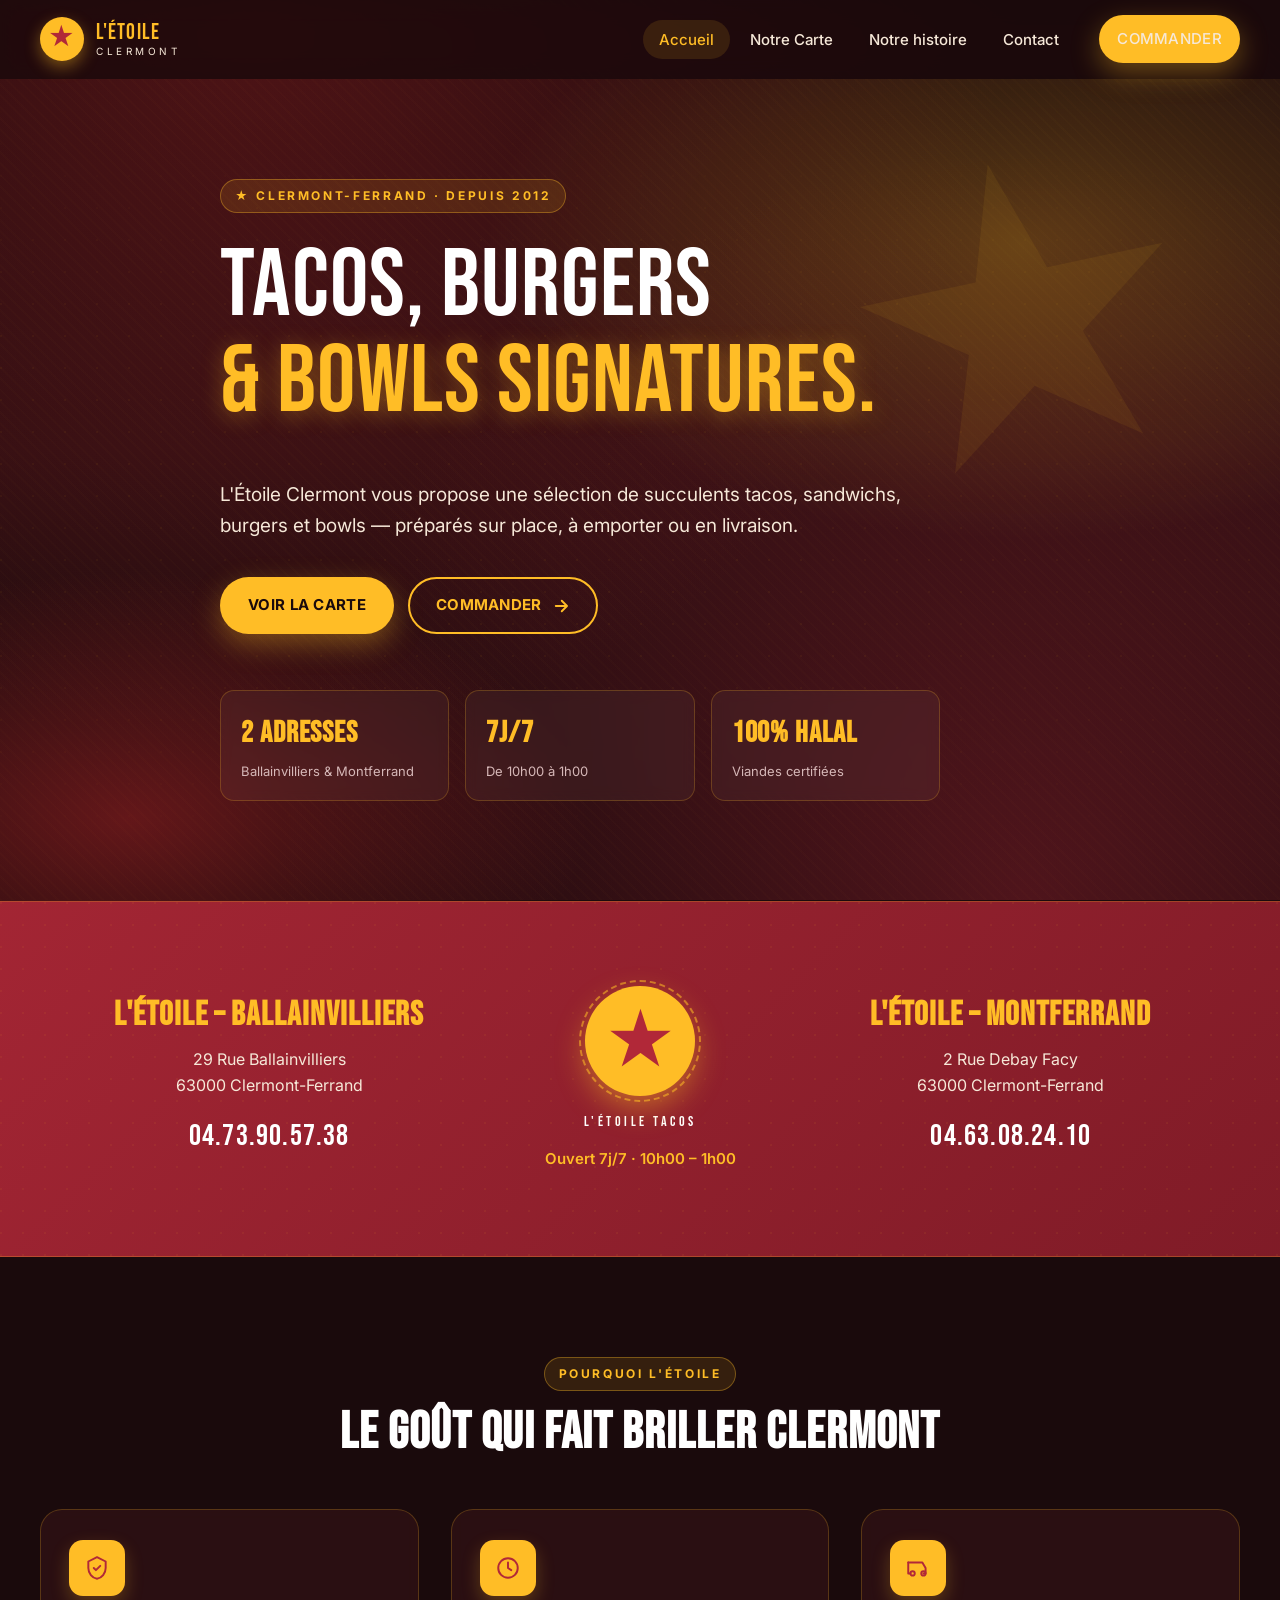
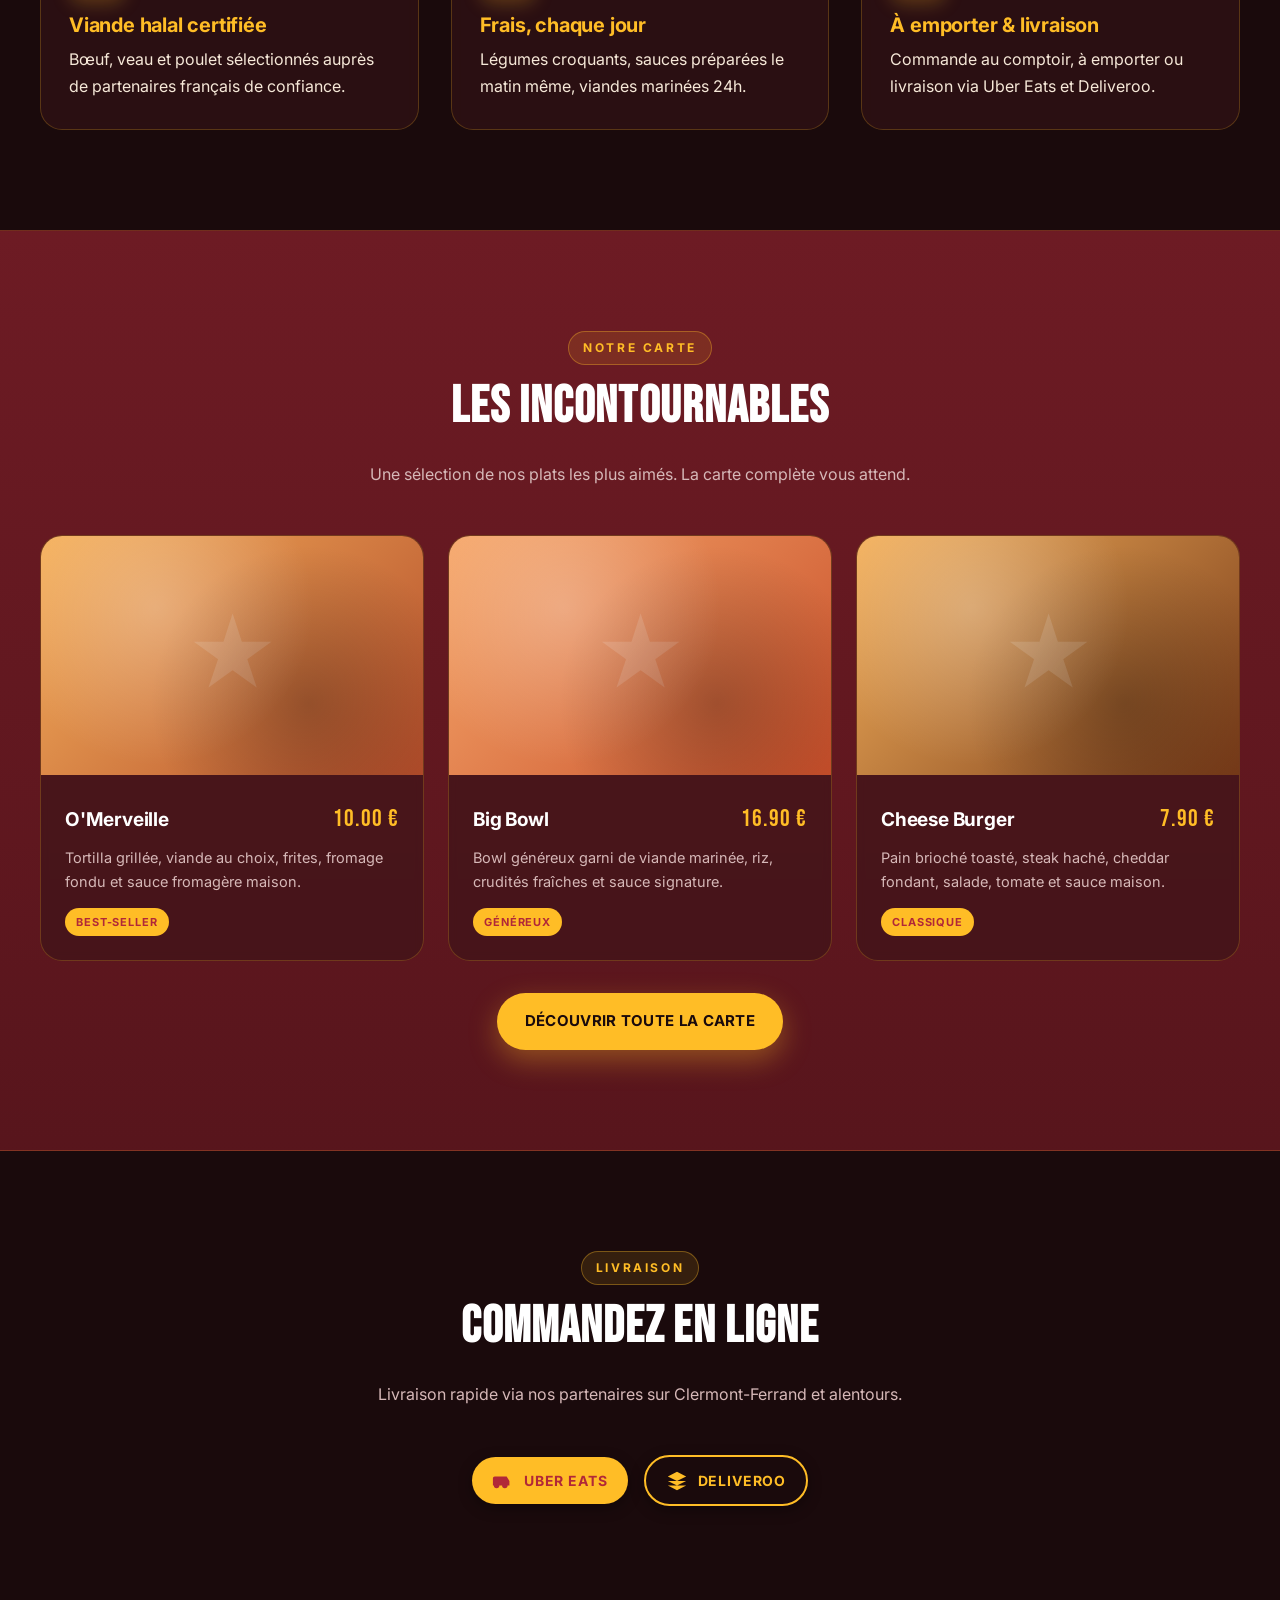
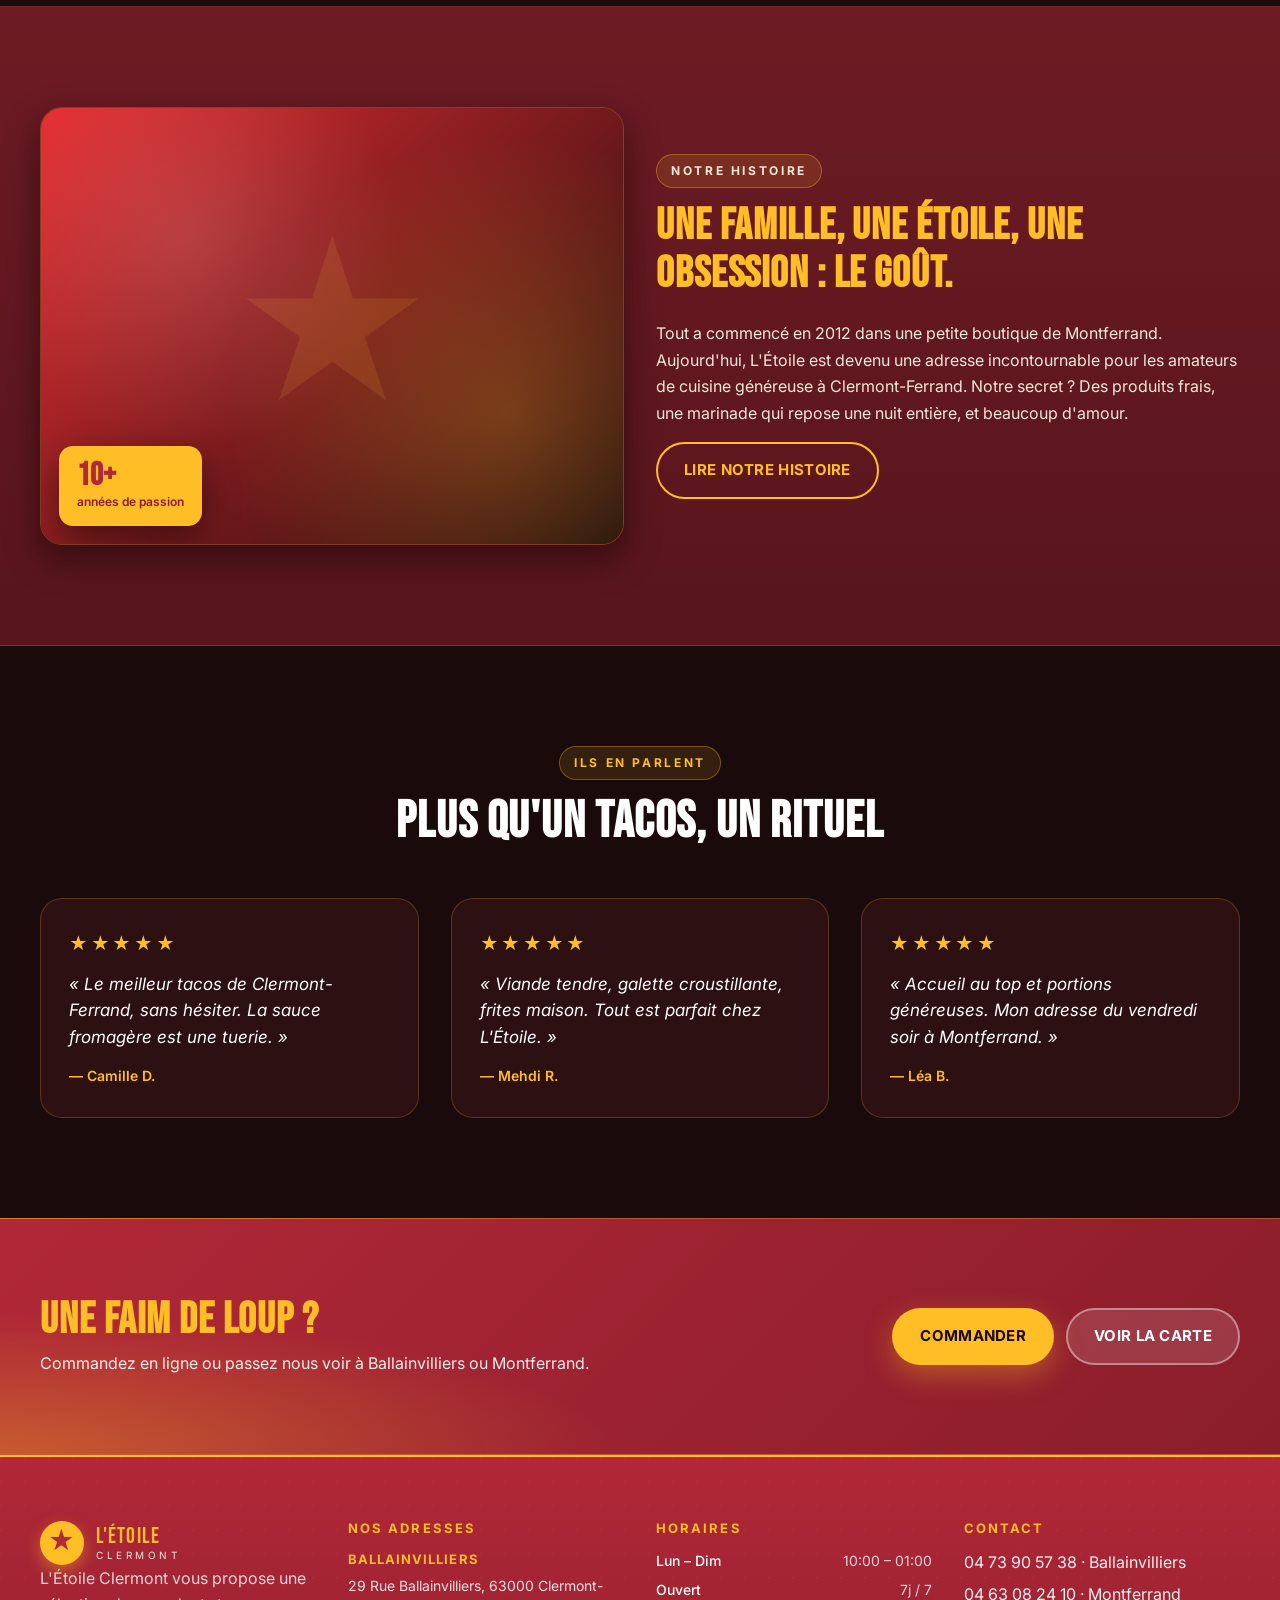
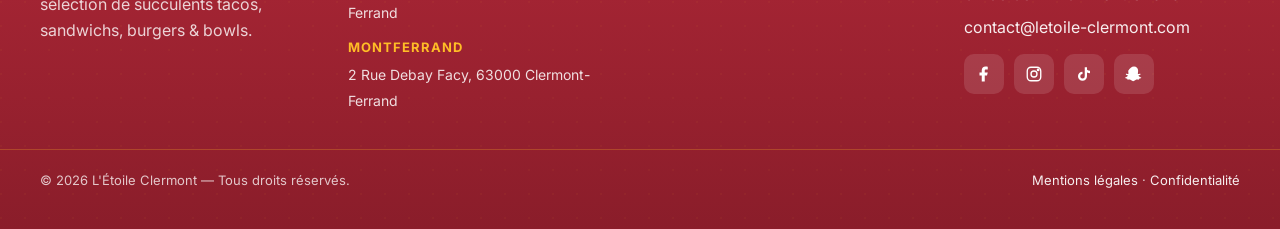
==== commit fb1db333: "Redesign site with L'Étoile Clermont look (dark red + yellow theme, two locations)" ====
--- a/index.html
+++ b/index.html
@@ -3,11 +3,11 @@
 <head>
   <meta charset="UTF-8" />
   <meta name="viewport" content="width=device-width, initial-scale=1.0" />
-  <title>L'Étoile — Le goût authentique, à Clermont-Ferrand</title>
-  <meta name="description" content="L'Étoile, votre restaurant artisanal à Clermont-Ferrand. Tacos, kebabs, burgers et bowls préparés avec des produits frais. À emporter ou en livraison." />
+  <title>L'Étoile Clermont — Tacos, Burgers & Bowls à Clermont-Ferrand</title>
+  <meta name="description" content="L'Étoile Clermont vous propose une sélection de succulents tacos, sandwichs, burgers & bowls. Deux adresses à Clermont-Ferrand : Ballainvilliers & Montferrand." />
   <link rel="preconnect" href="https://fonts.googleapis.com">
   <link rel="preconnect" href="https://fonts.gstatic.com" crossorigin>
-  <link href="https://fonts.googleapis.com/css2?family=Bebas+Neue&family=Inter:wght@400;500;600;700;800&display=swap" rel="stylesheet">
+  <link href="https://fonts.googleapis.com/css2?family=Bebas+Neue&family=Inter:wght@400;500;600;700;800&family=Rubik:wght@400;500;600;700&display=swap" rel="stylesheet">
   <link rel="stylesheet" href="assets/css/styles.css" />
 </head>
 <body>
@@ -16,9 +16,12 @@
   <!-- HEADER -->
   <header class="site-header" id="siteHeader">
     <div class="container nav-wrap">
-      <a href="index.html" class="logo" aria-label="L'Étoile - Accueil">
-        <span class="logo-mark">E</span>
-        <span class="logo-text">L'Étoile</span>
+      <a href="index.html" class="logo" aria-label="L'Étoile Clermont - Accueil">
+        <span class="logo-mark" aria-hidden="true"></span>
+        <span class="logo-text">
+          <strong>L'Étoile</strong>
+          <small>Clermont</small>
+        </span>
       </a>
 
       <button class="nav-toggle" aria-label="Ouvrir le menu" aria-expanded="false" aria-controls="primaryNav">
@@ -28,7 +31,7 @@
       <nav id="primaryNav" class="primary-nav" aria-label="Menu principal">
         <ul>
           <li><a href="index.html" class="active">Accueil</a></li>
-          <li><a href="menu.html">Carte</a></li>
+          <li><a href="menu.html">Notre Carte</a></li>
           <li><a href="about.html">Notre histoire</a></li>
           <li><a href="contact.html">Contact</a></li>
         </ul>
@@ -42,60 +45,91 @@
     <section class="hero">
       <div class="hero-bg" aria-hidden="true"></div>
       <div class="container hero-inner">
-        <p class="eyebrow">Clermont-Ferrand · Montferrand · Depuis 2012</p>
+        <p class="eyebrow">★ Clermont-Ferrand · Depuis 2012</p>
         <h1>
-          Le vrai goût du tacos,<br/>
-          <span class="accent">cuisiné comme à la maison.</span>
+          Tacos, Burgers<br/>
+          <span class="accent">& Bowls signatures.</span>
         </h1>
         <p class="lead">
-          Tacos généreux, kebabs savoureux, burgers gourmands et bowls équilibrés.
-          Bienvenue chez L'Étoile, le rendez-vous gourmand des Clermontois.
+          L'Étoile Clermont vous propose une sélection de succulents tacos, sandwichs, burgers
+          et bowls — préparés sur place, à emporter ou en livraison.
         </p>
         <div class="hero-cta">
           <a class="btn btn-primary" href="menu.html">Voir la carte</a>
-          <a class="btn btn-ghost" href="contact.html#commander">
+          <a class="btn btn-outline" href="contact.html#commander">
             <span>Commander</span>
             <svg width="18" height="18" viewBox="0 0 24 24" fill="none" stroke="currentColor" stroke-width="2.5" stroke-linecap="round" stroke-linejoin="round"><path d="M5 12h14"/><path d="M13 5l7 7-7 7"/></svg>
           </a>
         </div>
 
         <ul class="hero-meta">
-          <li><strong>4.8/5</strong><span>Avis Google · 2000+</span></li>
-          <li><strong>15 min</strong><span>Préparation moyenne</span></li>
+          <li><strong>2 adresses</strong><span>Ballainvilliers & Montferrand</span></li>
+          <li><strong>7j/7</strong><span>De 10h00 à 1h00</span></li>
           <li><strong>100% halal</strong><span>Viandes certifiées</span></li>
         </ul>
       </div>
     </section>
 
+    <!-- LOCATIONS STRIP -->
+    <section class="locations" aria-label="Nos adresses">
+      <div class="container">
+        <div class="locations-grid">
+          <div class="location-card">
+            <h3>L'Étoile – Ballainvilliers</h3>
+            <p class="addr">29 Rue Ballainvilliers<br/>63000 Clermont-Ferrand</p>
+            <a class="phone" href="tel:+33473905738" title="04 73 90 57 38">04.73.90.57.38</a>
+          </div>
+
+          <div class="locations-center">
+            <div class="star-emblem" aria-hidden="true"></div>
+            <small>L'Étoile Tacos</small>
+            <span class="open-hours">Ouvert 7j/7 · 10h00 – 1h00</span>
+          </div>
+
+          <div class="location-card">
+            <h3>L'Étoile – Montferrand</h3>
+            <p class="addr">2 Rue Debay Facy<br/>63000 Clermont-Ferrand</p>
+            <a class="phone" href="tel:+33463082410" title="04 63 08 24 10">04.63.08.24.10</a>
+          </div>
+        </div>
+      </div>
+    </section>
+
     <!-- FEATURES -->
     <section class="features section">
-      <div class="container grid grid-3">
-        <article class="feature-card">
-          <div class="icon-wrap">
-            <svg viewBox="0 0 24 24" fill="none" stroke="currentColor" stroke-width="1.8" stroke-linecap="round" stroke-linejoin="round"><path d="M12 2L4 6v6c0 5 3.5 9.3 8 10 4.5-.7 8-5 8-10V6l-8-4z"/><path d="M9 12l2 2 4-4"/></svg>
-          </div>
-          <h3>Viande halal certifiée</h3>
-          <p>Bœuf, veau et poulet sélectionnés auprès de partenaires français de confiance.</p>
-        </article>
-        <article class="feature-card">
-          <div class="icon-wrap">
-            <svg viewBox="0 0 24 24" fill="none" stroke="currentColor" stroke-width="1.8" stroke-linecap="round" stroke-linejoin="round"><path d="M3 12c0-5 4-9 9-9s9 4 9 9-4 9-9 9-9-4-9-9z"/><path d="M12 7v5l3 2"/></svg>
-          </div>
-          <h3>Frais, chaque jour</h3>
-          <p>Pain galette pétri sur place, légumes croquants et sauces préparées le matin même.</p>
-        </article>
-        <article class="feature-card">
-          <div class="icon-wrap">
-            <svg viewBox="0 0 24 24" fill="none" stroke="currentColor" stroke-width="1.8" stroke-linecap="round" stroke-linejoin="round"><path d="M3 7h13l3 5v5h-2"/><circle cx="7" cy="17" r="2"/><circle cx="17" cy="17" r="2"/><path d="M3 7v10h2"/></svg>
-          </div>
-          <h3>À emporter & livraison</h3>
-          <p>Commande au comptoir, à emporter ou livraison sur Clermont-Ferrand via Uber Eats.</p>
-        </article>
+      <div class="container">
+        <header class="section-head">
+          <p class="eyebrow">Pourquoi L'Étoile</p>
+          <h2>Le goût qui fait briller Clermont</h2>
+        </header>
+        <div class="grid grid-3">
+          <article class="feature-card">
+            <div class="icon-wrap">
+              <svg viewBox="0 0 24 24" fill="none" stroke="currentColor" stroke-width="1.8" stroke-linecap="round" stroke-linejoin="round"><path d="M12 2L4 6v6c0 5 3.5 9.3 8 10 4.5-.7 8-5 8-10V6l-8-4z"/><path d="M9 12l2 2 4-4"/></svg>
+            </div>
+            <h3>Viande halal certifiée</h3>
+            <p>Bœuf, veau et poulet sélectionnés auprès de partenaires français de confiance.</p>
+          </article>
+          <article class="feature-card">
+            <div class="icon-wrap">
+              <svg viewBox="0 0 24 24" fill="none" stroke="currentColor" stroke-width="1.8" stroke-linecap="round" stroke-linejoin="round"><path d="M3 12c0-5 4-9 9-9s9 4 9 9-4 9-9 9-9-4-9-9z"/><path d="M12 7v5l3 2"/></svg>
+            </div>
+            <h3>Frais, chaque jour</h3>
+            <p>Légumes croquants, sauces préparées le matin même, viandes marinées 24h.</p>
+          </article>
+          <article class="feature-card">
+            <div class="icon-wrap">
+              <svg viewBox="0 0 24 24" fill="none" stroke="currentColor" stroke-width="1.8" stroke-linecap="round" stroke-linejoin="round"><path d="M3 7h13l3 5v5h-2"/><circle cx="7" cy="17" r="2"/><circle cx="17" cy="17" r="2"/><path d="M3 7v10h2"/></svg>
+            </div>
+            <h3>À emporter & livraison</h3>
+            <p>Commande au comptoir, à emporter ou livraison via Uber Eats et Deliveroo.</p>
+          </article>
+        </div>
       </div>
     </section>
 
     <!-- MENU PREVIEW -->
-    <section class="menu-preview section">
+    <section class="menu-preview section alt">
       <div class="container">
         <header class="section-head">
           <p class="eyebrow">Notre carte</p>
@@ -108,7 +142,7 @@
             <div class="dish-img" data-img="tacos"></div>
             <div class="dish-body">
               <div class="dish-head">
-                <h3>Tacos O'Merveille</h3>
+                <h3>O'Merveille</h3>
                 <span class="price">10.00 €</span>
               </div>
               <p>Tortilla grillée, viande au choix, frites, fromage fondu et sauce fromagère maison.</p>
@@ -147,6 +181,27 @@
       </div>
     </section>
 
+    <!-- DELIVERY PARTNERS -->
+    <section class="section">
+      <div class="container">
+        <header class="section-head">
+          <p class="eyebrow">Livraison</p>
+          <h2>Commandez en ligne</h2>
+          <p class="section-sub">Livraison rapide via nos partenaires sur Clermont-Ferrand et alentours.</p>
+        </header>
+        <div class="partners">
+          <a class="partner-pill" href="#" target="_blank" rel="noopener">
+            <svg width="22" height="22" viewBox="0 0 24 24" fill="currentColor" aria-hidden="true"><path d="M3 7h13l3 5v5h-2a3 3 0 0 1-6 0H8a3 3 0 0 1-6 0H1V9a2 2 0 0 1 2-2zm14 7h-3V9h2.5l1.5 2.5V14z"/></svg>
+            Uber Eats
+          </a>
+          <a class="partner-pill dark" href="#" target="_blank" rel="noopener">
+            <svg width="22" height="22" viewBox="0 0 24 24" fill="currentColor" aria-hidden="true"><path d="M12 2L2 7l10 5 10-5-10-5zM2 17l10 5 10-5M2 12l10 5 10-5"/></svg>
+            Deliveroo
+          </a>
+        </div>
+      </div>
+    </section>
+
     <!-- STORY TEASER -->
     <section class="story section alt">
       <div class="container grid grid-2 align-center">
@@ -159,7 +214,7 @@
         </div>
         <div>
           <p class="eyebrow">Notre histoire</p>
-          <h2>Une famille, une broche, une obsession&nbsp;: le goût.</h2>
+          <h2>Une famille, une étoile, une obsession&nbsp;: le goût.</h2>
           <p>
             Tout a commencé en 2012 dans une petite boutique de Montferrand. Aujourd'hui,
             L'Étoile est devenu une adresse incontournable pour les amateurs de cuisine
@@ -204,7 +259,7 @@
       <div class="container cta-inner">
         <div>
           <h2>Une faim de loup&nbsp;?</h2>
-          <p>Commandez en ligne ou passez nous voir à Montferrand, Clermont-Ferrand.</p>
+          <p>Commandez en ligne ou passez nous voir à Ballainvilliers ou Montferrand.</p>
         </div>
         <div class="cta-actions">
           <a class="btn btn-primary" href="contact.html#commander">Commander</a>
@@ -219,43 +274,59 @@
     <div class="container grid grid-4 footer-grid">
       <div>
         <a href="index.html" class="logo logo-light">
-          <span class="logo-mark">E</span>
-          <span class="logo-text">L'Étoile</span>
+          <span class="logo-mark" aria-hidden="true"></span>
+          <span class="logo-text">
+            <strong>L'Étoile</strong>
+            <small>Clermont</small>
+          </span>
         </a>
-        <p class="muted">Le tacos artisanal au cœur de Clermont-Ferrand. Frais, généreux, authentique.</p>
+        <p class="muted">L'Étoile Clermont vous propose une sélection de succulents tacos, sandwichs, burgers & bowls.</p>
       </div>
       <div>
-        <h4>Adresse</h4>
-        <p class="muted">Montferrand<br/>63100 Clermont-Ferrand, France</p>
+        <h4>Nos adresses</h4>
+        <div class="footer-locs">
+          <div class="footer-loc-item">
+            <strong>Ballainvilliers</strong>
+            <span>29 Rue Ballainvilliers, 63000 Clermont-Ferrand</span>
+          </div>
+          <div class="footer-loc-item">
+            <strong>Montferrand</strong>
+            <span>2 Rue Debay Facy, 63000 Clermont-Ferrand</span>
+          </div>
+        </div>
       </div>
       <div>
         <h4>Horaires</h4>
         <ul class="hours">
-          <li><span>Lun – Sam</span><span>11:00 – 23:00</span></li>
-          <li><span>Dimanche</span><span>17:00 – 23:00</span></li>
+          <li><span>Lun – Dim</span><span>10:00 – 01:00</span></li>
+          <li><span>Ouvert</span><span>7j / 7</span></li>
         </ul>
       </div>
       <div>
         <h4>Contact</h4>
         <ul class="contact-list">
-          <li><a href="tel:+33473905738">04 73 90 57 38</a></li>
+          <li><a href="tel:+33473905738">04 73 90 57 38 · Ballainvilliers</a></li>
+          <li><a href="tel:+33463082410">04 63 08 24 10 · Montferrand</a></li>
           <li><a href="mailto:contact@letoile-clermont.com">contact@letoile-clermont.com</a></li>
         </ul>
         <div class="socials">
+          <a href="#" aria-label="Facebook">
+            <svg viewBox="0 0 24 24" fill="currentColor"><path d="M13 22v-8h3l1-4h-4V7.5C13 6.5 13.4 6 14.6 6H17V2.2C16.5 2.1 15.2 2 14 2c-3 0-5 1.8-5 5v3H6v4h3v8h4z"/></svg>
+          </a>
           <a href="#" aria-label="Instagram">
             <svg viewBox="0 0 24 24" fill="none" stroke="currentColor" stroke-width="1.8"><rect x="3" y="3" width="18" height="18" rx="5"/><circle cx="12" cy="12" r="4"/><circle cx="17.5" cy="6.5" r="1" fill="currentColor"/></svg>
           </a>
-          <a href="#" aria-label="Facebook">
-            <svg viewBox="0 0 24 24" fill="currentColor"><path d="M13 22v-8h3l1-4h-4V7.5C13 6.5 13.4 6 14.6 6H17V2.2C16.5 2.1 15.2 2 14 2c-3 0-5 1.8-5 5v3H6v4h3v8h4z"/></svg>
-          </a>
           <a href="#" aria-label="TikTok">
             <svg viewBox="0 0 24 24" fill="currentColor"><path d="M16 3v3.2c1 .9 2.4 1.5 4 1.6V11c-1.5 0-2.9-.4-4-1.1V15a6 6 0 1 1-6-6v3.1A3 3 0 1 0 13 15V3h3z"/></svg>
           </a>
+          <a href="#" aria-label="Snapchat">
+            <svg viewBox="0 0 24 24" fill="currentColor"><path d="M12 2c3.3 0 5.5 2.4 5.5 5.7 0 1.4-.2 3-.4 4 .5.3 1 .4 1.5.4.7 0 1.2-.3 1.5-.3.3 0 .6.2.6.5 0 .8-2 1.4-2.8 1.6.2.4.5.9 1 1.4.6.6 1.5 1 2.5 1.2.3.1.4.3.4.5 0 .6-1.5 1-3 1.2-.1.2-.2.7-.4 1.1-.1.2-.3.3-.5.3-.4 0-1-.2-1.9-.2-1.3 0-1.6.3-2.5 1-.7.6-1.5 1.1-2.6 1.1-1.1 0-1.9-.5-2.6-1.1-.9-.7-1.2-1-2.5-1-.9 0-1.5.2-1.9.2-.2 0-.4-.1-.5-.3-.2-.4-.3-.9-.4-1.1-1.5-.2-3-.6-3-1.2 0-.2.1-.4.4-.5 1-.2 1.9-.6 2.5-1.2.5-.5.8-1 1-1.4-.8-.2-2.8-.8-2.8-1.6 0-.3.3-.5.6-.5.3 0 .8.3 1.5.3.5 0 1-.1 1.5-.4-.2-1-.4-2.6-.4-4C6.5 4.4 8.7 2 12 2z"/></svg>
+          </a>
         </div>
       </div>
     </div>
     <div class="container footer-bottom">
-      <p>© <span id="year"></span> L'Étoile — Tous droits réservés.</p>
+      <p>© <span id="year"></span> L'Étoile Clermont — Tous droits réservés.</p>
       <p><a href="#">Mentions légales</a> · <a href="#">Confidentialité</a></p>
     </div>
   </footer>
--- a/assets/css/styles.css
+++ b/assets/css/styles.css
@@ -1,40 +1,45 @@
 /* ============================================
-   L'Étoile — Stylesheet
+   L'Étoile Clermont — Stylesheet
+   Dark red + yellow theme, inspired by letoile-clermont.com
    ============================================ */
 
 /* ---------- Tokens ---------- */
 :root {
-  --c-bg: #fffaf3;
-  --c-surface: #ffffff;
-  --c-ink: #1a1410;
-  --c-ink-2: #4a3f37;
-  --c-muted: #7a6e64;
-  --c-line: #ebe3d7;
-
-  --c-primary: #d6322b;       /* tomato red */
-  --c-primary-dk: #b62721;
-  --c-accent: #f5a524;        /* warm saffron */
-  --c-accent-dk: #c4801a;
-  --c-charcoal: #1d1a17;
-  --c-charcoal-2: #2a2521;
-
-  --shadow-sm: 0 4px 12px rgba(20, 12, 6, 0.06);
-  --shadow-md: 0 12px 30px rgba(20, 12, 6, 0.10);
-  --shadow-lg: 0 24px 60px rgba(20, 12, 6, 0.18);
+  --c-red: #e62e31;
+  --c-red-dk: #b12838;
+  --c-red-darker: #8a1d2a;
+  --c-yellow: #ffbd26;
+  --c-yellow-dk: #e1a012;
+
+  --c-bg: #1a0a0c;            /* near-black with red undertone */
+  --c-bg-2: #2a0e11;
+  --c-surface: #3a1418;
+  --c-surface-2: #4a1a1f;
+
+  --c-ink: #ffffff;
+  --c-ink-2: #f6e8d8;
+  --c-muted: #d6b8b8;
+  --c-line: rgba(255, 189, 38, .22);
+
+  --shadow-sm: 0 4px 14px rgba(0, 0, 0, .35);
+  --shadow-md: 0 14px 36px rgba(0, 0, 0, .45);
+  --shadow-lg: 0 28px 70px rgba(0, 0, 0, .55);
+  --shadow-yellow: 0 10px 28px rgba(255, 189, 38, .35);
+  --shadow-red: 0 10px 28px rgba(230, 46, 49, .45);
 
   --radius-sm: 8px;
   --radius: 14px;
   --radius-lg: 22px;
   --radius-pill: 999px;
 
-  --max-w: 1200px;
+  --max-w: 1280px;
   --gutter: clamp(16px, 4vw, 40px);
 
   --t-fast: 160ms ease;
-  --t-med: 280ms cubic-bezier(.2,.7,.3,1);
-
-  --font-display: "Bebas Neue", "Inter", system-ui, sans-serif;
-  --font-body: "Inter", system-ui, -apple-system, "Segoe UI", Roboto, sans-serif;
+  --t-med: 280ms cubic-bezier(.2, .7, .3, 1);
+
+  --font-display: "Bebas Neue", "Rubik", "Inter", system-ui, sans-serif;
+  --font-body: "Inter", "Montserrat", system-ui, -apple-system, "Segoe UI", Roboto, sans-serif;
 }
 
 /* ---------- Reset ---------- */
@@ -44,8 +49,14 @@
   margin: 0;
   font-family: var(--font-body);
   color: var(--c-ink);
-  background: var(--c-bg);
-  line-height: 1.6;
+  background-color: var(--c-bg);
+  background-image:
+    radial-gradient(circle at 20% 0%, rgba(230, 46, 49, .25), transparent 55%),
+    radial-gradient(circle at 80% 100%, rgba(177, 40, 56, .35), transparent 55%),
+    repeating-linear-gradient(45deg, rgba(255, 189, 38, .015) 0 2px, transparent 2px 8px),
+    linear-gradient(180deg, #1a0a0c 0%, #2a0e11 50%, #1a0a0c 100%);
+  background-attachment: fixed;
+  line-height: 1.65;
   -webkit-font-smoothing: antialiased;
   text-rendering: optimizeLegibility;
 }
@@ -53,12 +64,14 @@
 a { color: inherit; text-decoration: none; }
 button { font: inherit; cursor: pointer; border: 0; background: none; color: inherit; }
 ul { list-style: none; padding: 0; margin: 0; }
-h1, h2, h3, h4 { margin: 0 0 .5em; line-height: 1.1; letter-spacing: -.01em; }
+h1, h2, h3, h4 { margin: 0 0 .5em; line-height: 1.1; letter-spacing: -.01em; font-family: var(--font-body); }
 p { margin: 0 0 1em; }
 
 .skip-link {
   position: absolute; left: -9999px; top: 0;
-  background: var(--c-ink); color: #fff; padding: 12px 16px; z-index: 999; border-radius: 0 0 8px 0;
+  background: var(--c-yellow); color: var(--c-bg);
+  padding: 12px 16px; z-index: 999; border-radius: 0 0 8px 0;
+  font-weight: 700;
 }
 .skip-link:focus { left: 0; }
 
@@ -68,10 +81,19 @@
   margin-inline: auto;
   padding-inline: var(--gutter);
 }
-.section { padding-block: clamp(56px, 8vw, 100px); }
-.section.alt { background: #fff5e6; }
+.section { padding-block: clamp(56px, 8vw, 100px); position: relative; }
+.section.alt {
+  background:
+    linear-gradient(180deg, rgba(177, 40, 56, .55), rgba(138, 29, 42, .55));
+  border-block: 1px solid rgba(255, 189, 38, .15);
+}
 .section-head { text-align: center; margin-bottom: 48px; }
-.section-head h2 { font-size: clamp(28px, 3.4vw, 42px); }
+.section-head h2 {
+  font-size: clamp(32px, 4vw, 52px);
+  font-family: var(--font-display);
+  letter-spacing: .02em;
+  color: var(--c-ink);
+}
 .section-sub { color: var(--c-muted); max-width: 60ch; margin-inline: auto; }
 .center { text-align: center; }
 .mt-32 { margin-top: 32px; }
@@ -92,127 +114,169 @@
 }
 .align-center { align-items: center; }
 
-/* ---------- Eyebrow / Headings ---------- */
+/* ---------- Eyebrow ---------- */
 .eyebrow {
   display: inline-block;
   text-transform: uppercase;
-  letter-spacing: .18em;
+  letter-spacing: .22em;
   font-weight: 700;
   font-size: 12px;
-  color: var(--c-primary);
+  color: var(--c-yellow);
   margin-bottom: 14px;
-  padding: 6px 12px;
-  background: rgba(214, 50, 43, .08);
+  padding: 6px 14px;
+  background: rgba(255, 189, 38, .12);
+  border: 1px solid rgba(255, 189, 38, .35);
   border-radius: var(--radius-pill);
 }
-.accent { color: var(--c-primary); }
+.accent { color: var(--c-yellow); }
 
 /* ---------- Buttons ---------- */
 .btn {
   display: inline-flex;
   align-items: center;
   gap: 10px;
-  padding: 14px 24px;
+  padding: 14px 26px;
   border-radius: var(--radius-pill);
-  font-weight: 600;
+  font-weight: 700;
   font-size: 15px;
-  letter-spacing: .01em;
-  transition: transform var(--t-fast), background var(--t-fast), box-shadow var(--t-fast), color var(--t-fast);
+  letter-spacing: .02em;
+  transition: transform var(--t-fast), background var(--t-fast),
+              box-shadow var(--t-fast), color var(--t-fast), border-color var(--t-fast);
   white-space: nowrap;
   border: 2px solid transparent;
-}
-.btn:active { transform: translateY(1px); }
+  text-transform: uppercase;
+}
+.btn:hover { transform: translateY(-2px); }
+.btn:active { transform: translateY(0); }
+
 .btn-primary {
-  background: var(--c-primary);
+  background: var(--c-yellow);
+  color: #1a0a0c;
+  box-shadow: var(--shadow-yellow);
+}
+.btn-primary:hover { background: #ffce5a; box-shadow: 0 14px 32px rgba(255, 189, 38, .55); }
+
+.btn-outline {
+  border-color: var(--c-yellow);
+  color: var(--c-yellow);
+}
+.btn-outline:hover { background: var(--c-yellow); color: #1a0a0c; }
+
+.btn-ghost {
+  background: rgba(255, 255, 255, .08);
+  color: var(--c-ink);
+  border-color: rgba(255, 255, 255, .18);
+}
+.btn-ghost:hover { background: rgba(255, 255, 255, .15); }
+
+.btn-ghost-light {
+  background: rgba(255, 255, 255, .12);
   color: #fff;
-  box-shadow: 0 8px 22px rgba(214, 50, 43, .35);
-}
-.btn-primary:hover { background: var(--c-primary-dk); box-shadow: 0 10px 26px rgba(214, 50, 43, .45); }
-.btn-outline {
-  border-color: var(--c-ink);
-  color: var(--c-ink);
-}
-.btn-outline:hover { background: var(--c-ink); color: #fff; }
-.btn-ghost {
-  background: rgba(26, 20, 16, .05);
-  color: var(--c-ink);
-}
-.btn-ghost:hover { background: rgba(26, 20, 16, .1); }
-.btn-ghost-light {
-  background: rgba(255,255,255,.12);
+  border-color: rgba(255, 255, 255, .4);
+}
+.btn-ghost-light:hover { background: rgba(255, 255, 255, .22); }
+
+.btn-red {
+  background: var(--c-red);
   color: #fff;
-  border-color: rgba(255,255,255,.4);
-}
-.btn-ghost-light:hover { background: rgba(255,255,255,.22); }
+  box-shadow: var(--shadow-red);
+}
+.btn-red:hover { background: var(--c-red-dk); }
 
 /* ---------- Header / Nav ---------- */
 .site-header {
   position: sticky;
   top: 0;
   z-index: 50;
-  backdrop-filter: saturate(140%) blur(10px);
-  -webkit-backdrop-filter: saturate(140%) blur(10px);
-  background: rgba(255, 250, 243, .85);
+  backdrop-filter: saturate(140%) blur(12px);
+  -webkit-backdrop-filter: saturate(140%) blur(12px);
+  background: rgba(26, 10, 12, .85);
   border-bottom: 1px solid transparent;
   transition: border-color var(--t-fast), background var(--t-fast), box-shadow var(--t-fast);
 }
 .site-header.scrolled {
-  border-color: var(--c-line);
+  border-color: rgba(255, 189, 38, .25);
   box-shadow: var(--shadow-sm);
+  background: rgba(26, 10, 12, .95);
 }
 .nav-wrap {
   display: flex;
   align-items: center;
   justify-content: space-between;
-  height: 72px;
+  height: 78px;
   gap: 24px;
 }
+
+/* Star logo */
 .logo {
   display: inline-flex;
   align-items: center;
-  gap: 10px;
-  font-family: var(--font-display);
-  font-size: 28px;
-  letter-spacing: .03em;
+  gap: 12px;
+  font-family: var(--font-display);
+  font-size: 26px;
+  letter-spacing: .04em;
   color: var(--c-ink);
 }
 .logo-mark {
+  position: relative;
   display: inline-grid;
   place-items: center;
-  width: 38px; height: 38px;
-  background: var(--c-primary);
-  color: #fff;
-  border-radius: 10px;
-  font-weight: 800;
-  box-shadow: 0 6px 14px rgba(214, 50, 43, .35);
-  transform: rotate(-4deg);
-}
-.logo-text { line-height: 1; }
-.logo-num { color: var(--c-primary); }
+  width: 44px; height: 44px;
+  background: var(--c-yellow);
+  color: var(--c-red-dk);
+  border-radius: 50%;
+  box-shadow: 0 6px 16px rgba(255, 189, 38, .4);
+  flex-shrink: 0;
+}
+.logo-mark::before {
+  content: "★";
+  font-size: 26px;
+  line-height: 1;
+}
+.logo-text {
+  line-height: 1;
+  display: inline-flex;
+  flex-direction: column;
+}
+.logo-text strong {
+  font-family: var(--font-display);
+  font-size: 22px;
+  letter-spacing: .05em;
+  color: var(--c-yellow);
+  font-weight: 400;
+}
+.logo-text small {
+  font-family: var(--font-body);
+  font-size: 10px;
+  letter-spacing: .35em;
+  text-transform: uppercase;
+  color: var(--c-ink-2);
+  margin-top: 2px;
+}
 .logo-light { color: #fff; }
-.logo-light .logo-num { color: var(--c-accent); }
 
 .primary-nav {
   display: flex;
   align-items: center;
-  gap: 28px;
+  gap: 24px;
 }
 .primary-nav ul {
   display: flex;
-  gap: 8px;
+  gap: 4px;
 }
 .primary-nav a {
   position: relative;
-  padding: 8px 14px;
+  padding: 10px 16px;
   font-weight: 500;
+  font-size: 15px;
   border-radius: var(--radius-pill);
   color: var(--c-ink-2);
   transition: color var(--t-fast), background var(--t-fast);
 }
-.primary-nav a:hover { color: var(--c-ink); background: rgba(26, 20, 16, .05); }
+.primary-nav a:hover { color: var(--c-yellow); }
 .primary-nav a.active {
-  color: var(--c-primary);
-  background: rgba(214, 50, 43, .1);
+  color: var(--c-yellow);
+  background: rgba(255, 189, 38, .12);
 }
 
 .nav-toggle {
@@ -220,6 +284,7 @@
   width: 44px; height: 44px;
   border-radius: 10px;
   position: relative;
+  background: rgba(255, 189, 38, .12);
 }
 .nav-toggle span {
   display: block;
@@ -227,7 +292,7 @@
   left: 12px;
   width: 20px;
   height: 2px;
-  background: var(--c-ink);
+  background: var(--c-yellow);
   border-radius: 2px;
   transition: transform var(--t-fast), opacity var(--t-fast), top var(--t-fast);
 }
@@ -242,8 +307,8 @@
   .nav-toggle { display: block; }
   .primary-nav {
     position: fixed;
-    inset: 72px 0 auto 0;
-    background: var(--c-bg);
+    inset: 78px 0 auto 0;
+    background: var(--c-bg-2);
     flex-direction: column;
     align-items: stretch;
     gap: 16px;
@@ -277,72 +342,90 @@
   position: relative;
   overflow: hidden;
   isolation: isolate;
+  padding-block: clamp(60px, 9vw, 100px);
 }
 .hero-bg {
   position: absolute;
   inset: 0;
   z-index: -1;
   background:
-    radial-gradient(80% 60% at 80% 0%, rgba(245, 165, 36, .35), transparent 60%),
-    radial-gradient(60% 50% at 0% 100%, rgba(214, 50, 43, .25), transparent 60%),
-    linear-gradient(180deg, #fffaf3 0%, #fff1de 100%);
+    radial-gradient(70% 60% at 80% 20%, rgba(255, 189, 38, .25), transparent 60%),
+    radial-gradient(60% 50% at 10% 90%, rgba(230, 46, 49, .35), transparent 60%);
+}
+.hero-bg::before {
+  content: "★";
+  position: absolute;
+  top: 8%; right: 6%;
+  font-size: clamp(180px, 28vw, 380px);
+  color: rgba(255, 189, 38, .07);
+  line-height: 1;
+  pointer-events: none;
+  transform: rotate(-12deg);
 }
 .hero-bg::after {
   content: "";
   position: absolute;
   inset: 0;
   background-image:
-    radial-gradient(circle at 1px 1px, rgba(26,20,16,.07) 1px, transparent 0);
-  background-size: 24px 24px;
+    radial-gradient(circle at 1px 1px, rgba(255, 189, 38, .08) 1px, transparent 0);
+  background-size: 32px 32px;
   opacity: .6;
-  mask-image: linear-gradient(180deg, transparent, black 25%, black 75%, transparent);
-  -webkit-mask-image: linear-gradient(180deg, transparent, black 25%, black 75%, transparent);
+  mask-image: linear-gradient(180deg, transparent, black 30%, black 70%, transparent);
+  -webkit-mask-image: linear-gradient(180deg, transparent, black 30%, black 70%, transparent);
 }
 .hero-inner {
-  padding-block: clamp(80px, 12vw, 140px);
-  max-width: 880px;
+  max-width: 920px;
+  position: relative;
+  z-index: 1;
 }
 .hero h1 {
-  font-size: clamp(40px, 7vw, 84px);
-  font-weight: 800;
-  letter-spacing: -.02em;
-  line-height: 1.02;
-  margin-top: 8px;
+  font-family: var(--font-display);
+  font-size: clamp(44px, 8vw, 96px);
+  font-weight: 400;
+  letter-spacing: .01em;
+  line-height: 1;
+  margin-top: 12px;
+  text-transform: uppercase;
+  color: var(--c-ink);
+}
+.hero h1 .accent {
+  color: var(--c-yellow);
+  text-shadow: 0 4px 22px rgba(255, 189, 38, .35);
 }
 .hero .lead {
   font-size: clamp(16px, 1.6vw, 19px);
   color: var(--c-ink-2);
   max-width: 60ch;
-  margin-top: 18px;
+  margin-top: 22px;
 }
 .hero-cta {
   display: flex;
   flex-wrap: wrap;
   gap: 14px;
-  margin-top: 32px;
+  margin-top: 36px;
 }
 .hero-meta {
   display: grid;
   grid-template-columns: repeat(3, minmax(0, 1fr));
   gap: 16px;
   margin-top: 56px;
-  max-width: 640px;
+  max-width: 720px;
 }
 .hero-meta li {
   display: flex;
   flex-direction: column;
   gap: 2px;
-  padding: 16px 18px;
-  background: rgba(255,255,255,.6);
+  padding: 18px 20px;
+  background: rgba(255, 255, 255, .04);
   border: 1px solid var(--c-line);
   border-radius: var(--radius);
   backdrop-filter: blur(6px);
 }
 .hero-meta strong {
   font-family: var(--font-display);
-  font-size: 28px;
-  letter-spacing: .02em;
-  color: var(--c-primary);
+  font-size: 30px;
+  letter-spacing: .03em;
+  color: var(--c-yellow);
 }
 .hero-meta span { color: var(--c-muted); font-size: 13px; }
 
@@ -353,124 +436,222 @@
 /* ---------- Page hero (subpages) ---------- */
 .page-hero {
   position: relative;
-  padding-block: clamp(72px, 10vw, 120px);
+  padding-block: clamp(80px, 10vw, 130px);
+  overflow: hidden;
+  isolation: isolate;
+  border-bottom: 1px solid var(--c-line);
+}
+.page-hero::before {
+  content: "";
+  position: absolute;
+  inset: 0;
+  z-index: -1;
   background:
-    radial-gradient(60% 80% at 100% 0%, rgba(245, 165, 36, .3), transparent 60%),
-    linear-gradient(180deg, #fffaf3, #fff1de);
-  border-bottom: 1px solid var(--c-line);
+    radial-gradient(60% 80% at 100% 0%, rgba(255, 189, 38, .25), transparent 60%),
+    radial-gradient(60% 80% at 0% 100%, rgba(230, 46, 49, .25), transparent 60%);
+}
+.page-hero::after {
+  content: "★";
+  position: absolute;
+  top: -10%; right: -3%;
+  font-size: clamp(220px, 30vw, 420px);
+  color: rgba(255, 189, 38, .06);
+  line-height: 1;
+  pointer-events: none;
+  transform: rotate(15deg);
+  z-index: -1;
 }
 .page-hero h1 {
-  font-size: clamp(34px, 5vw, 60px);
-  font-weight: 800;
-  letter-spacing: -.02em;
+  font-family: var(--font-display);
+  font-size: clamp(38px, 6vw, 72px);
+  font-weight: 400;
+  letter-spacing: .02em;
   max-width: 24ch;
+  text-transform: uppercase;
+  color: var(--c-ink);
 }
 .page-hero .lead {
   color: var(--c-ink-2);
   max-width: 60ch;
   font-size: clamp(15px, 1.4vw, 18px);
+  margin-top: 14px;
+}
+
+/* ---------- Locations strip (homepage) ---------- */
+.locations {
+  background:
+    linear-gradient(135deg, rgba(177, 40, 56, .9) 0%, rgba(138, 29, 42, .9) 100%);
+  border-block: 1px solid rgba(255, 189, 38, .25);
+  padding-block: clamp(40px, 6vw, 70px);
+  position: relative;
+}
+.locations::before {
+  content: "";
+  position: absolute;
+  inset: 0;
+  background-image:
+    radial-gradient(circle at 1px 1px, rgba(255, 189, 38, .12) 1px, transparent 0);
+  background-size: 22px 22px;
+  opacity: .5;
+  pointer-events: none;
+}
+.locations-grid {
+  display: grid;
+  grid-template-columns: 1fr;
+  gap: 32px;
+  align-items: center;
+  text-align: center;
+  position: relative;
+}
+@media (min-width: 900px) {
+  .locations-grid { grid-template-columns: 1fr auto 1fr; }
+}
+.location-card h3 {
+  font-family: var(--font-display);
+  font-size: clamp(24px, 3vw, 34px);
+  letter-spacing: .03em;
+  color: var(--c-yellow);
+  margin-bottom: 12px;
+}
+.location-card .addr {
+  color: var(--c-ink-2);
+  font-size: 16px;
+  margin-bottom: 14px;
+}
+.location-card .phone {
+  font-family: var(--font-display);
+  font-size: clamp(22px, 2.6vw, 30px);
+  letter-spacing: .04em;
+  color: var(--c-ink);
+  display: inline-block;
+}
+.location-card .phone:hover { color: var(--c-yellow); }
+.locations-center {
+  display: flex;
+  flex-direction: column;
+  align-items: center;
+  gap: 14px;
+  padding: 14px;
+}
+.locations-center .star-emblem {
+  width: 110px;
+  height: 110px;
+  background: var(--c-yellow);
+  border-radius: 50%;
+  display: grid;
+  place-items: center;
+  color: var(--c-red-dk);
+  font-size: 70px;
+  line-height: 1;
+  box-shadow: 0 12px 30px rgba(255, 189, 38, .45);
+  position: relative;
+}
+.locations-center .star-emblem::before {
+  content: "★";
+}
+.locations-center .star-emblem::after {
+  content: "";
+  position: absolute;
+  inset: -6px;
+  border: 2px dashed rgba(255, 189, 38, .55);
+  border-radius: 50%;
+}
+.locations-center small {
+  font-family: var(--font-display);
+  letter-spacing: .25em;
+  color: var(--c-ink);
+  text-transform: uppercase;
+  font-size: 14px;
+}
+.locations-center .open-hours {
+  color: var(--c-yellow);
+  font-weight: 600;
+  font-size: 15px;
 }
 
 /* ---------- Features ---------- */
 .feature-card {
-  background: var(--c-surface);
+  background: rgba(58, 20, 24, .55);
   border: 1px solid var(--c-line);
   border-radius: var(--radius-lg);
-  padding: 28px 26px;
-  transition: transform var(--t-med), box-shadow var(--t-med), border-color var(--t-med);
+  padding: 30px 28px;
+  transition: transform var(--t-med), box-shadow var(--t-med),
+              border-color var(--t-med), background var(--t-med);
+  backdrop-filter: blur(6px);
 }
 .feature-card:hover {
-  transform: translateY(-4px);
+  transform: translateY(-6px);
   box-shadow: var(--shadow-md);
-  border-color: transparent;
+  border-color: var(--c-yellow);
+  background: rgba(74, 26, 31, .75);
 }
 .icon-wrap {
-  width: 52px; height: 52px;
+  width: 56px; height: 56px;
   display: grid; place-items: center;
-  background: rgba(214, 50, 43, .1);
-  color: var(--c-primary);
+  background: var(--c-yellow);
+  color: var(--c-red-dk);
   border-radius: 14px;
   margin-bottom: 18px;
+  box-shadow: 0 8px 18px rgba(255, 189, 38, .25);
 }
 .icon-wrap svg { width: 26px; height: 26px; }
-.feature-card h3 { font-size: 19px; }
-.feature-card p { color: var(--c-muted); margin: 0; }
+.feature-card h3 { font-size: 20px; color: var(--c-yellow); }
+.feature-card p { color: var(--c-ink-2); margin: 0; }
 
 /* ---------- Menu cards ---------- */
 .menu-grid { gap: 24px; }
 .dish-card {
-  background: var(--c-surface);
+  background: rgba(58, 20, 24, .6);
   border: 1px solid var(--c-line);
   border-radius: var(--radius-lg);
   overflow: hidden;
   transition: transform var(--t-med), box-shadow var(--t-med), border-color var(--t-med);
   display: flex;
   flex-direction: column;
+  backdrop-filter: blur(4px);
 }
 .dish-card:hover {
   transform: translateY(-4px);
   box-shadow: var(--shadow-md);
-  border-color: transparent;
+  border-color: var(--c-yellow);
 }
 .dish-card.horizontal {
   flex-direction: row;
   align-items: stretch;
 }
-.dish-card.horizontal .dish-img {
-  flex: 0 0 38%;
-  min-height: 160px;
-}
-.dish-card.mini {
-  padding: 0;
-}
-.dish-card.mini .dish-body { padding: 22px 22px; }
+.dish-card.mini { padding: 0; }
+.dish-card.mini .dish-body { padding: 22px; }
+
 .dish-img {
   aspect-ratio: 16 / 10;
-  background: linear-gradient(135deg, #f6c97a, #c97138);
+  background: linear-gradient(135deg, var(--c-yellow), var(--c-red-dk));
   position: relative;
   overflow: hidden;
 }
 .dish-img::before {
+  content: "★";
+  position: absolute;
+  top: 50%; left: 50%;
+  transform: translate(-50%, -50%);
+  font-size: 90px;
+  color: rgba(255, 255, 255, .15);
+  line-height: 1;
+}
+.dish-img::after {
   content: "";
   position: absolute; inset: 0;
   background:
-    radial-gradient(circle at 30% 30%, rgba(255,255,255,.35), transparent 50%),
-    radial-gradient(circle at 70% 70%, rgba(0,0,0,.18), transparent 50%);
-}
-.dish-img::after {
-  content: "";
-  position: absolute; inset: 0;
-  background-image:
-    radial-gradient(circle, rgba(255,255,255,.25) 1.5px, transparent 2px),
-    radial-gradient(circle, rgba(0,0,0,.15) 1px, transparent 2px);
-  background-size: 30px 30px, 18px 18px;
-  background-position: 0 0, 9px 9px;
-  opacity: .55;
-  mix-blend-mode: overlay;
-}
-/* Themed image variants */
-.dish-img[data-img="durum"]    { background: linear-gradient(135deg, #ffd47a 0%, #d97a2c 60%, #6d2d12 100%); }
-.dish-img[data-img="galette"]  { background: linear-gradient(135deg, #ffe2a3 0%, #d49b3a 100%); }
-.dish-img[data-img="pita"]     { background: linear-gradient(135deg, #f6caa0 0%, #b06a32 100%); }
-.dish-img[data-img="vegetarien"] { background: linear-gradient(135deg, #b8d77a 0%, #5b8a37 100%); }
+    radial-gradient(circle at 30% 30%, rgba(255, 255, 255, .25), transparent 50%),
+    radial-gradient(circle at 70% 70%, rgba(0, 0, 0, .25), transparent 50%);
+}
+.dish-img[data-img="tacos"]    { background: linear-gradient(135deg, #f5b15c 0%, #b34c2a 100%); }
 .dish-img[data-img="assiette"] { background: linear-gradient(135deg, #f6a86b 0%, #c84e2a 100%); }
-.dish-img[data-img="mixte"]    { background: linear-gradient(135deg, #e88d4a 0%, #842819 100%); }
-.dish-img[data-img="kofte"]    { background: linear-gradient(135deg, #d28259 0%, #6f2d18 100%); }
-.dish-img[data-img="poulet"]   { background: linear-gradient(135deg, #f0c179 0%, #a25c2c 100%); }
-.dish-img[data-img="tacos"]    { background: linear-gradient(135deg, #f5b15c 0%, #b34c2a 100%); }
-.dish-img[data-img="tacosL"]   { background: linear-gradient(135deg, #e89b4a 0%, #8a3318 100%); }
-.dish-img[data-img="tacosXL"]  { background: linear-gradient(135deg, #d77b35 0%, #4a1d10 100%); }
 .dish-img[data-img="burger"]   { background: linear-gradient(135deg, #f4b15c 0%, #783a18 100%); }
-.dish-img[data-img="cheese"]   { background: linear-gradient(135deg, #f5c14a 0%, #7a3a14 100%); }
-.dish-img[data-img="chicken"]  { background: linear-gradient(135deg, #f6d27a 0%, #a05818 100%); }
-.dish-img[data-img="kid"]      { background: linear-gradient(135deg, #ffd9a3 0%, #f08a3f 100%); }
-.dish-img[data-img="nuggets"]  { background: linear-gradient(135deg, #ffd166 0%, #c87a26 100%); }
-.dish-img[data-img="grill"]    { background: linear-gradient(135deg, #d6322b 0%, #4a0d0a 100%); }
-.dish-img[data-img="family"]   { background: linear-gradient(135deg, #2a2521 0%, #d6322b 100%); }
-.dish-img[data-img^="g"]       { background: linear-gradient(135deg, #f5a524 0%, #d6322b 100%); }
+.dish-img[data-img="grill"]    { background: linear-gradient(135deg, var(--c-red) 0%, #4a0d0a 100%); }
+.dish-img[data-img="family"]   { background: linear-gradient(135deg, var(--c-yellow) 0%, var(--c-red-dk) 100%); }
 
 .dish-body {
-  padding: 22px 24px 26px;
+  padding: 24px;
   flex: 1;
   display: flex;
   flex-direction: column;
@@ -480,20 +661,21 @@
   justify-content: space-between;
   gap: 14px;
   align-items: baseline;
-  margin-bottom: 6px;
+  margin-bottom: 8px;
 }
 .dish-head h3 {
   font-size: 19px;
   margin: 0;
+  color: var(--c-ink);
   display: inline-flex;
   align-items: center;
   gap: 8px;
 }
 .price {
   font-family: var(--font-display);
-  font-size: 22px;
-  letter-spacing: .03em;
-  color: var(--c-primary);
+  font-size: 24px;
+  letter-spacing: .04em;
+  color: var(--c-yellow);
 }
 .dish-body p {
   color: var(--c-muted);
@@ -503,13 +685,13 @@
 .tag {
   align-self: flex-start;
   margin-top: auto;
-  font-size: 12px;
-  font-weight: 600;
-  letter-spacing: .04em;
-  text-transform: uppercase;
-  background: rgba(245, 165, 36, .15);
-  color: var(--c-accent-dk);
-  padding: 5px 10px;
+  font-size: 11px;
+  font-weight: 700;
+  letter-spacing: .08em;
+  text-transform: uppercase;
+  background: var(--c-yellow);
+  color: var(--c-red-dk);
+  padding: 5px 11px;
   border-radius: var(--radius-pill);
 }
 .badge {
@@ -520,7 +702,7 @@
   text-transform: uppercase;
   letter-spacing: .05em;
 }
-.badge.veg { background: #d6f0c1; color: #2f6a16; }
+.badge.veg { background: #b8e07a; color: #2a4d12; }
 
 /* ---------- Menu filters ---------- */
 .menu-filters {
@@ -528,9 +710,9 @@
   flex-wrap: wrap;
   gap: 8px;
   justify-content: center;
-  margin-bottom: 40px;
-  padding: 6px;
-  background: var(--c-surface);
+  margin-bottom: 48px;
+  padding: 8px;
+  background: rgba(58, 20, 24, .65);
   border: 1px solid var(--c-line);
   border-radius: var(--radius-pill);
   width: fit-content;
@@ -547,62 +729,70 @@
   white-space: nowrap;
   transition: background var(--t-fast), color var(--t-fast);
 }
-.filter:hover { background: rgba(26,20,16,.06); }
+.filter:hover { background: rgba(255, 189, 38, .12); color: var(--c-yellow); }
 .filter.active {
-  background: var(--c-ink);
-  color: #fff;
-}
-.menu-section { margin-bottom: 56px; }
+  background: var(--c-yellow);
+  color: var(--c-red-dk);
+}
+.menu-section { margin-bottom: 64px; }
 .menu-section.is-hidden { display: none; }
-.menu-section.is-hidden + .menu-section { margin-top: 0; }
 .cat-title {
   font-family: var(--font-display);
-  font-size: clamp(28px, 3vw, 36px);
+  font-size: clamp(30px, 3.6vw, 44px);
   letter-spacing: .04em;
-  margin-bottom: 20px;
-  color: var(--c-ink);
-  position: relative;
-  padding-left: 18px;
+  margin-bottom: 24px;
+  color: var(--c-yellow);
+  text-transform: uppercase;
+  position: relative;
+  padding-left: 22px;
 }
 .cat-title::before {
-  content: "";
+  content: "★";
   position: absolute;
   left: 0;
   top: 50%;
   transform: translateY(-50%);
-  width: 6px;
-  height: 70%;
-  background: var(--c-primary);
-  border-radius: 4px;
-}
-
-/* ---------- Story ---------- */
+  color: var(--c-yellow);
+  font-size: .8em;
+}
+
+/* ---------- Story / About ---------- */
 .story-media {
   position: relative;
   aspect-ratio: 4/3;
   border-radius: var(--radius-lg);
   overflow: hidden;
   box-shadow: var(--shadow-md);
+  border: 1px solid var(--c-line);
 }
 .story-img {
   position: absolute;
   inset: 0;
-  background: linear-gradient(135deg, #d6322b 0%, #1a1410 100%);
+  background: linear-gradient(135deg, var(--c-red) 0%, #1a0a0c 100%);
 }
 .story-img.tall { aspect-ratio: 4/5; position: relative; inset: auto; }
+.story-img::before {
+  content: "★";
+  position: absolute;
+  top: 50%; left: 50%;
+  transform: translate(-50%, -50%);
+  font-size: 200px;
+  color: rgba(255, 189, 38, .12);
+  line-height: 1;
+}
 .story-img::after {
   content: "";
   position: absolute; inset: 0;
-  background-image:
-    radial-gradient(circle at 25% 30%, rgba(255,255,255,.15), transparent 40%),
-    radial-gradient(circle at 80% 70%, rgba(245, 165, 36, .25), transparent 50%);
+  background:
+    radial-gradient(circle at 25% 30%, rgba(255, 255, 255, .12), transparent 40%),
+    radial-gradient(circle at 80% 70%, rgba(255, 189, 38, .25), transparent 50%);
 }
 .story-badge {
   position: absolute;
   bottom: 18px;
   left: 18px;
-  background: rgba(255,255,255,.95);
-  color: var(--c-ink);
+  background: var(--c-yellow);
+  color: var(--c-red-dk);
   padding: 14px 18px;
   border-radius: var(--radius);
   display: flex;
@@ -612,38 +802,50 @@
 .story-badge strong {
   font-family: var(--font-display);
   font-size: 32px;
-  color: var(--c-primary);
+  color: var(--c-red-dk);
   line-height: 1;
 }
-.story-badge span { font-size: 12px; color: var(--c-muted); }
+.story-badge span { font-size: 12px; color: var(--c-red-darker); font-weight: 600; }
 .story h2 {
-  font-size: clamp(26px, 3vw, 36px);
-}
+  font-family: var(--font-display);
+  font-size: clamp(28px, 3.5vw, 44px);
+  letter-spacing: .02em;
+  color: var(--c-yellow);
+  text-transform: uppercase;
+}
+.story p { color: var(--c-ink-2); }
 
 /* ---------- Testimonials ---------- */
 .quote-card {
   margin: 0;
-  padding: 28px;
-  background: var(--c-surface);
+  padding: 30px 28px;
+  background: rgba(58, 20, 24, .6);
   border-radius: var(--radius-lg);
   border: 1px solid var(--c-line);
-  transition: box-shadow var(--t-med), transform var(--t-med);
-}
-.quote-card:hover { box-shadow: var(--shadow-md); transform: translateY(-3px); }
-.stars { color: var(--c-accent); letter-spacing: .15em; margin-bottom: 10px; }
+  transition: box-shadow var(--t-med), transform var(--t-med), border-color var(--t-med);
+}
+.quote-card:hover {
+  box-shadow: var(--shadow-md);
+  transform: translateY(-3px);
+  border-color: var(--c-yellow);
+}
+.stars { color: var(--c-yellow); letter-spacing: .15em; margin-bottom: 12px; font-size: 18px; }
 .quote-card blockquote {
-  margin: 0 0 12px;
+  margin: 0 0 14px;
   font-size: 17px;
   line-height: 1.55;
-}
-.quote-card figcaption { color: var(--c-muted); font-size: 14px; }
+  color: var(--c-ink);
+  font-style: italic;
+}
+.quote-card figcaption { color: var(--c-yellow); font-size: 14px; font-weight: 600; }
 
 /* ---------- CTA band ---------- */
 .cta-band {
   background:
-    radial-gradient(80% 100% at 0% 100%, rgba(245, 165, 36, .35), transparent 60%),
-    linear-gradient(135deg, #1a1410 0%, #2a1d18 100%);
+    radial-gradient(80% 100% at 0% 100%, rgba(255, 189, 38, .35), transparent 60%),
+    linear-gradient(135deg, var(--c-red-dk) 0%, var(--c-red-darker) 100%);
   color: #fff;
+  border-block: 1px solid rgba(255, 189, 38, .35);
 }
 .cta-inner {
   display: flex;
@@ -653,17 +855,20 @@
   flex-wrap: wrap;
   padding-block: clamp(48px, 6vw, 80px);
 }
-.cta-inner h2 { font-size: clamp(26px, 3vw, 38px); margin-bottom: 6px; }
-.cta-inner p { color: rgba(255,255,255,.78); margin: 0; }
-.cta-actions {
-  display: flex;
-  gap: 12px;
-  flex-wrap: wrap;
-}
+.cta-inner h2 {
+  font-family: var(--font-display);
+  font-size: clamp(28px, 3.5vw, 44px);
+  letter-spacing: .02em;
+  text-transform: uppercase;
+  color: var(--c-yellow);
+  margin-bottom: 6px;
+}
+.cta-inner p { color: rgba(255, 255, 255, .9); margin: 0; }
+.cta-actions { display: flex; gap: 12px; flex-wrap: wrap; }
 
 /* ---------- About: values ---------- */
 .value-card {
-  background: var(--c-surface);
+  background: rgba(58, 20, 24, .6);
   border: 1px solid var(--c-line);
   border-radius: var(--radius-lg);
   padding: 32px 28px;
@@ -672,14 +877,14 @@
 }
 .value-num {
   font-family: var(--font-display);
-  font-size: 56px;
-  color: rgba(214, 50, 43, .12);
+  font-size: 64px;
+  color: rgba(255, 189, 38, .15);
   line-height: 1;
   position: absolute;
   top: 16px; right: 18px;
 }
-.value-card h3 { font-size: 20px; }
-.value-card p { color: var(--c-muted); margin: 0; }
+.value-card h3 { font-size: 22px; color: var(--c-yellow); }
+.value-card p { color: var(--c-ink-2); margin: 0; }
 
 /* ---------- Timeline ---------- */
 .timeline {
@@ -692,26 +897,31 @@
 }
 .timeline li {
   position: relative;
-  background: var(--c-surface);
+  background: rgba(58, 20, 24, .6);
   border: 1px solid var(--c-line);
   border-radius: var(--radius);
   padding: 22px 24px;
 }
 .timeline li::before {
-  content: "";
-  position: absolute;
-  left: -36px; top: 28px;
-  width: 14px; height: 14px;
+  content: "★";
+  position: absolute;
+  left: -38px; top: 22px;
+  width: 24px; height: 24px;
+  display: grid; place-items: center;
   border-radius: 50%;
-  background: var(--c-primary);
-  box-shadow: 0 0 0 4px rgba(214, 50, 43, .15);
-}
+  background: var(--c-yellow);
+  color: var(--c-red-dk);
+  font-size: 14px;
+  box-shadow: 0 0 0 4px rgba(255, 189, 38, .2);
+}
+.timeline li h3 { color: var(--c-ink); font-size: 19px; }
+.timeline li p { color: var(--c-muted); margin: 0; }
 .t-year {
   display: inline-block;
   font-family: var(--font-display);
-  font-size: 14px;
-  letter-spacing: .12em;
-  color: var(--c-primary);
+  font-size: 15px;
+  letter-spacing: .14em;
+  color: var(--c-yellow);
   margin-bottom: 6px;
 }
 
@@ -719,7 +929,7 @@
 .gallery {
   display: grid;
   grid-template-columns: repeat(2, 1fr);
-  gap: 12px;
+  gap: 14px;
 }
 @media (min-width: 800px) {
   .gallery { grid-template-columns: repeat(3, 1fr); }
@@ -727,29 +937,37 @@
 .gal-item {
   aspect-ratio: 1/1;
   border-radius: var(--radius);
-  background: linear-gradient(135deg, #f5a524, #d6322b);
+  background: linear-gradient(135deg, var(--c-yellow), var(--c-red));
   position: relative;
   overflow: hidden;
   transition: transform var(--t-med);
-}
-.gal-item:hover { transform: scale(1.02); }
+  border: 1px solid var(--c-line);
+}
+.gal-item:hover { transform: scale(1.03); }
+.gal-item::before {
+  content: "★";
+  position: absolute;
+  top: 50%; left: 50%;
+  transform: translate(-50%, -50%);
+  font-size: 80px;
+  color: rgba(255, 255, 255, .25);
+  line-height: 1;
+}
 .gal-item::after {
   content: "";
   position: absolute; inset: 0;
   background:
-    radial-gradient(circle at 30% 30%, rgba(255,255,255,.3), transparent 50%),
-    radial-gradient(circle at 70% 70%, rgba(0,0,0,.25), transparent 50%);
-}
-.gal-item[data-img="g2"] { background: linear-gradient(135deg, #d6322b, #5e1310); }
+    radial-gradient(circle at 30% 30%, rgba(255, 255, 255, .25), transparent 50%),
+    radial-gradient(circle at 70% 70%, rgba(0, 0, 0, .3), transparent 50%);
+}
+.gal-item[data-img="g2"] { background: linear-gradient(135deg, var(--c-red), #2e0606); }
 .gal-item[data-img="g3"] { background: linear-gradient(135deg, #f6c87a, #b46732); }
-.gal-item[data-img="g4"] { background: linear-gradient(135deg, #2a2521, #d6322b); }
-.gal-item[data-img="g5"] { background: linear-gradient(135deg, #f5a524, #8a3a0a); }
+.gal-item[data-img="g4"] { background: linear-gradient(135deg, #1a0a0c, var(--c-red)); }
+.gal-item[data-img="g5"] { background: linear-gradient(135deg, var(--c-yellow), #8a3a0a); }
 .gal-item[data-img="g6"] { background: linear-gradient(135deg, #c97138, #2a1612); }
 
 /* ---------- Contact ---------- */
-.contact-grid {
-  align-items: stretch;
-}
+.contact-grid { align-items: stretch; }
 .contact-info {
   display: grid;
   gap: 18px;
@@ -763,9 +981,15 @@
   border-top: 1px solid var(--c-line);
 }
 .contact-info > li:first-child { border-top: 0; padding-top: 0; }
-.contact-info strong { font-size: 13px; text-transform: uppercase; letter-spacing: .1em; color: var(--c-muted); }
+.contact-info strong {
+  font-size: 12px;
+  text-transform: uppercase;
+  letter-spacing: .14em;
+  color: var(--c-yellow);
+  font-weight: 700;
+}
 .contact-info a { font-weight: 600; color: var(--c-ink); }
-.contact-info a:hover { color: var(--c-primary); }
+.contact-info a:hover { color: var(--c-yellow); }
 .hours { display: grid; gap: 6px; }
 .hours li {
   display: flex;
@@ -774,14 +998,48 @@
   font-size: 14px;
   color: var(--c-muted);
 }
-.hours li span:first-child { color: var(--c-ink-2); font-weight: 500; }
+.hours li span:first-child { color: var(--c-ink); font-weight: 500; }
 .hours.dark li { color: var(--c-ink-2); }
+.hours.dark li span:first-child { color: var(--c-ink); }
+
+/* Two-location contact block */
+.two-loc {
+  display: grid;
+  gap: 24px;
+  margin-top: 18px;
+}
+@media (min-width: 720px) {
+  .two-loc { grid-template-columns: 1fr 1fr; }
+}
+.loc-block {
+  background: rgba(58, 20, 24, .55);
+  border: 1px solid var(--c-line);
+  border-radius: var(--radius-lg);
+  padding: 24px;
+}
+.loc-block h3 {
+  font-family: var(--font-display);
+  font-size: 22px;
+  letter-spacing: .04em;
+  color: var(--c-yellow);
+  text-transform: uppercase;
+  margin-bottom: 10px;
+}
+.loc-block .addr { color: var(--c-ink-2); margin-bottom: 12px; }
+.loc-block .phone-big {
+  font-family: var(--font-display);
+  font-size: 26px;
+  letter-spacing: .04em;
+  color: var(--c-ink);
+  display: block;
+}
+.loc-block .phone-big:hover { color: var(--c-yellow); }
 
 .map-wrap {
   border-radius: var(--radius-lg);
   overflow: hidden;
   border: 1px solid var(--c-line);
-  background: #eee;
+  background: var(--c-bg-2);
   min-height: 360px;
   height: 100%;
 }
@@ -789,35 +1047,72 @@
   display: block;
   width: 100%;
   height: 100%;
-  min-height: 360px;
+  min-height: 380px;
   border: 0;
+  filter: hue-rotate(-10deg) saturate(0.85);
 }
 
 .order-card {
   display: block;
-  background: var(--c-surface);
+  background: rgba(58, 20, 24, .65);
   border: 1px solid var(--c-line);
   border-radius: var(--radius-lg);
-  padding: 28px;
-  transition: transform var(--t-med), box-shadow var(--t-med), border-color var(--t-med);
+  padding: 30px 28px;
+  transition: transform var(--t-med), box-shadow var(--t-med),
+              border-color var(--t-med), background var(--t-med);
 }
 .order-card:hover {
   transform: translateY(-4px);
   box-shadow: var(--shadow-md);
-  border-color: transparent;
-}
-.order-card h3 { font-size: 19px; margin-bottom: 6px; }
-.order-card p { margin: 0 0 16px; }
+  border-color: var(--c-yellow);
+  background: rgba(74, 26, 31, .8);
+}
+.order-card h3 { font-size: 20px; color: var(--c-yellow); margin-bottom: 6px; }
+.order-card p { margin: 0 0 16px; color: var(--c-ink-2); }
 .link-arrow {
   font-weight: 700;
-  color: var(--c-primary);
+  color: var(--c-yellow);
+  text-transform: uppercase;
+  letter-spacing: .08em;
+  font-size: 13px;
+}
+
+/* Delivery / order partners row */
+.partners {
+  display: flex;
+  flex-wrap: wrap;
+  gap: 16px;
+  justify-content: center;
+  align-items: center;
+  margin-top: 22px;
+}
+.partner-pill {
+  display: inline-flex;
+  align-items: center;
+  gap: 10px;
+  padding: 12px 20px;
+  background: var(--c-yellow);
+  color: var(--c-red-dk);
+  border-radius: var(--radius-pill);
+  font-weight: 700;
+  text-transform: uppercase;
+  letter-spacing: .06em;
+  font-size: 14px;
+  transition: transform var(--t-fast), box-shadow var(--t-fast);
+  box-shadow: var(--shadow-sm);
+}
+.partner-pill:hover { transform: translateY(-2px); box-shadow: var(--shadow-yellow); }
+.partner-pill.dark {
+  background: #1a0a0c;
+  color: var(--c-yellow);
+  border: 2px solid var(--c-yellow);
 }
 
 /* ---------- Form ---------- */
 .contact-form {
   max-width: 820px;
   margin-inline: auto;
-  background: var(--c-surface);
+  background: rgba(58, 20, 24, .65);
   padding: clamp(24px, 4vw, 40px);
   border-radius: var(--radius-lg);
   border: 1px solid var(--c-line);
@@ -837,7 +1132,7 @@
   flex-direction: column;
   gap: 6px;
   font-size: 14px;
-  font-weight: 500;
+  font-weight: 600;
   color: var(--c-ink-2);
 }
 .contact-form input,
@@ -848,16 +1143,19 @@
   border-radius: 12px;
   font: inherit;
   font-size: 15px;
-  background: #fffaf3;
+  background: rgba(26, 10, 12, .65);
   color: var(--c-ink);
-  transition: border-color var(--t-fast), box-shadow var(--t-fast);
-}
+  transition: border-color var(--t-fast), box-shadow var(--t-fast), background var(--t-fast);
+}
+.contact-form input::placeholder,
+.contact-form textarea::placeholder { color: rgba(214, 184, 184, .5); }
 .contact-form input:focus,
 .contact-form select:focus,
 .contact-form textarea:focus {
   outline: 0;
-  border-color: var(--c-primary);
-  box-shadow: 0 0 0 4px rgba(214, 50, 43, .12);
+  border-color: var(--c-yellow);
+  box-shadow: 0 0 0 4px rgba(255, 189, 38, .18);
+  background: rgba(26, 10, 12, .85);
 }
 .contact-form textarea { resize: vertical; min-height: 130px; }
 .contact-form button { margin-top: 22px; }
@@ -866,71 +1164,114 @@
   font-size: 14px;
   color: var(--c-muted);
 }
-.form-status.success { color: #2e7a1a; }
-.form-status.error { color: var(--c-primary); }
+.form-status.success { color: #6cd37a; }
+.form-status.error { color: var(--c-yellow); }
 
 /* ---------- Info band ---------- */
 .info-band {
-  background: var(--c-surface);
+  background: rgba(58, 20, 24, .65);
   border: 1px solid var(--c-line);
   border-radius: var(--radius-lg);
   padding: clamp(22px, 3vw, 36px);
   text-align: center;
 }
-.info-band h3 { font-size: 22px; margin-bottom: 8px; }
-.info-band p { color: var(--c-muted); margin: 0; max-width: 70ch; margin-inline: auto; }
+.info-band h3 {
+  font-family: var(--font-display);
+  font-size: 26px;
+  letter-spacing: .03em;
+  color: var(--c-yellow);
+  text-transform: uppercase;
+  margin-bottom: 10px;
+}
+.info-band p { color: var(--c-ink-2); margin: 0; max-width: 70ch; margin-inline: auto; }
 
 /* ---------- Footer ---------- */
 .site-footer {
   margin-top: 0;
-  background: var(--c-charcoal);
-  color: #f4eee5;
+  background: linear-gradient(180deg, var(--c-red-dk) 0%, var(--c-red-darker) 100%);
+  color: #ffffff;
   padding-block: 64px 24px;
-}
-.footer-grid { gap: 32px; }
+  border-top: 2px solid var(--c-yellow);
+  position: relative;
+}
+.site-footer::before {
+  content: "";
+  position: absolute;
+  inset: 0;
+  background-image:
+    radial-gradient(circle at 1px 1px, rgba(255, 189, 38, .1) 1px, transparent 0);
+  background-size: 24px 24px;
+  opacity: .4;
+  pointer-events: none;
+}
+.footer-grid { gap: 32px; position: relative; }
 .site-footer h4 {
   text-transform: uppercase;
   font-size: 13px;
-  letter-spacing: .14em;
-  color: var(--c-accent);
-  margin-bottom: 12px;
-}
-.site-footer .muted { color: rgba(244, 238, 229, .7); }
-.site-footer a { color: rgba(244, 238, 229, .85); }
-.site-footer a:hover { color: var(--c-accent); }
-.site-footer .hours li { color: rgba(244, 238, 229, .75); }
-.site-footer .hours li span:first-child { color: rgba(244, 238, 229, .9); }
+  letter-spacing: .16em;
+  color: var(--c-yellow);
+  margin-bottom: 14px;
+  font-weight: 700;
+}
+.site-footer .muted { color: rgba(255, 255, 255, .8); }
+.site-footer a { color: rgba(255, 255, 255, .92); }
+.site-footer a:hover { color: var(--c-yellow); }
+.site-footer .hours li { color: rgba(255, 255, 255, .8); }
+.site-footer .hours li span:first-child { color: #fff; }
 .contact-list { display: grid; gap: 6px; margin-bottom: 14px; }
+
 .socials {
   display: flex; gap: 10px;
+  flex-wrap: wrap;
 }
 .socials a {
   display: grid; place-items: center;
-  width: 38px; height: 38px;
-  background: rgba(255,255,255,.08);
+  width: 40px; height: 40px;
+  background: rgba(255, 255, 255, .12);
   border-radius: 10px;
-  transition: background var(--t-fast), transform var(--t-fast);
+  transition: background var(--t-fast), transform var(--t-fast), color var(--t-fast);
+  color: #fff;
 }
 .socials svg { width: 18px; height: 18px; }
-.socials a:hover { background: var(--c-primary); color: #fff; transform: translateY(-2px); }
+.socials a:hover {
+  background: var(--c-yellow);
+  color: var(--c-red-dk);
+  transform: translateY(-2px);
+}
 
 .footer-bottom {
   margin-top: 36px;
   padding-top: 20px;
-  border-top: 1px solid rgba(255,255,255,.08);
+  border-top: 1px solid rgba(255, 189, 38, .25);
   display: flex;
   justify-content: space-between;
   flex-wrap: wrap;
   gap: 8px;
   font-size: 13px;
-  color: rgba(244, 238, 229, .55);
-}
+  color: rgba(255, 255, 255, .75);
+  position: relative;
+}
+
+/* Footer locations summary */
+.footer-locs {
+  display: grid;
+  gap: 12px;
+}
+.footer-loc-item strong {
+  display: block;
+  color: var(--c-yellow);
+  font-size: 13px;
+  letter-spacing: .08em;
+  text-transform: uppercase;
+  margin-bottom: 2px;
+}
+.footer-loc-item span { color: rgba(255, 255, 255, .85); font-size: 14px; }
 
 /* ---------- Reveal animation ---------- */
 .reveal {
   opacity: 0;
   transform: translateY(16px);
-  transition: opacity .7s ease, transform .7s cubic-bezier(.2,.7,.3,1);
+  transition: opacity .7s ease, transform .7s cubic-bezier(.2, .7, .3, 1);
 }
 .reveal.visible {
   opacity: 1;
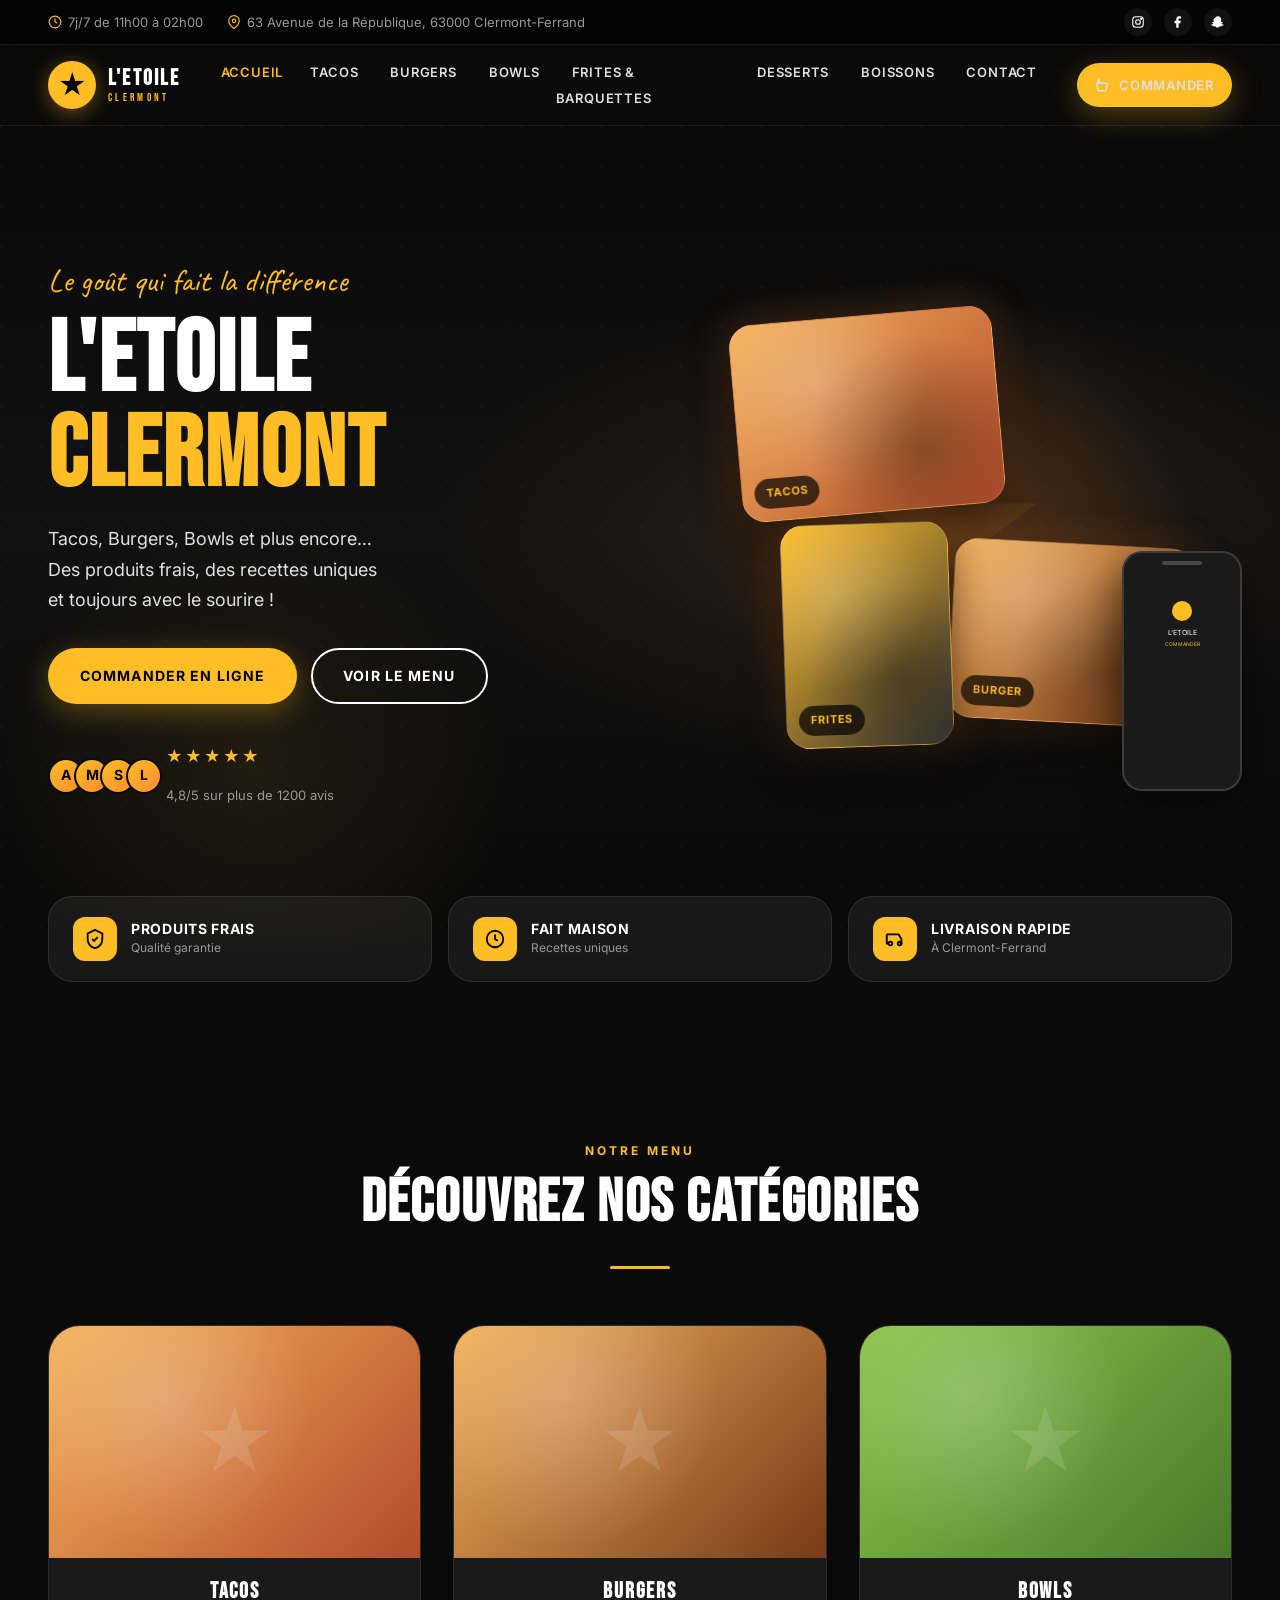
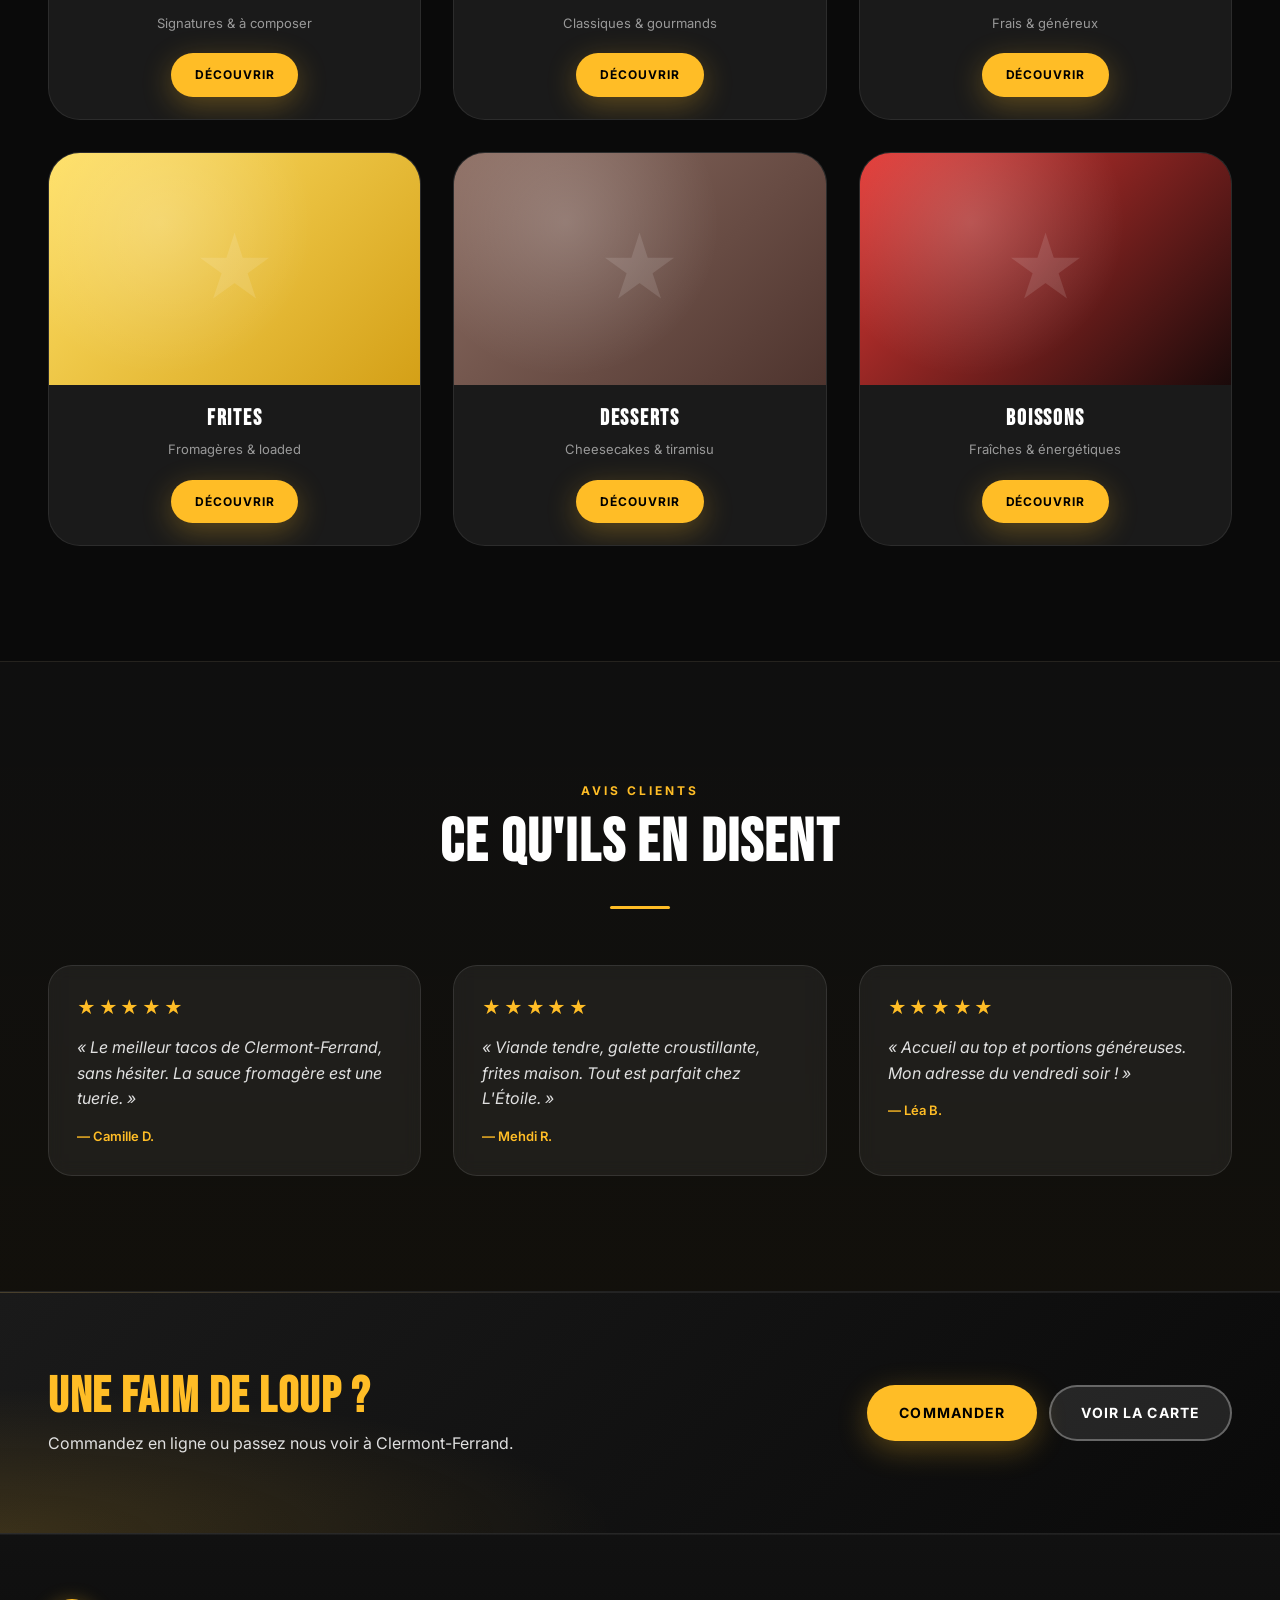
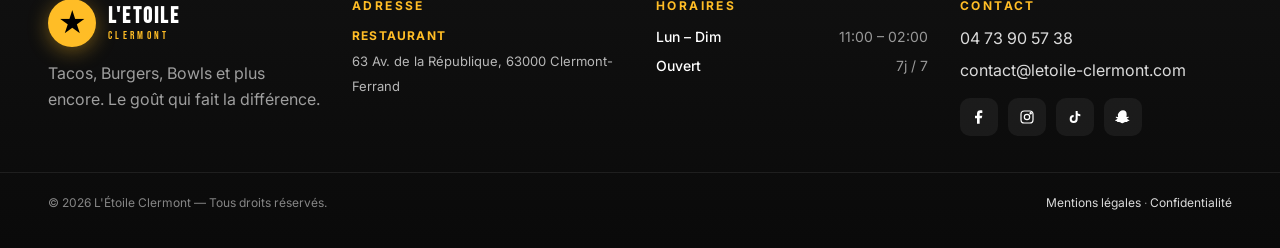
==== commit e6b3944f: "feat: Premium dark luxury redesign - black/gold theme, glassmorphism, split hero, category cards - C" ====
--- a/index.html
+++ b/index.html
@@ -4,14 +4,41 @@
   <meta charset="UTF-8" />
   <meta name="viewport" content="width=device-width, initial-scale=1.0" />
   <title>L'Étoile Clermont — Tacos, Burgers & Bowls à Clermont-Ferrand</title>
-  <meta name="description" content="L'Étoile Clermont vous propose une sélection de succulents tacos, sandwichs, burgers & bowls. Deux adresses à Clermont-Ferrand : Ballainvilliers & Montferrand." />
+  <meta name="description" content="L'Étoile Clermont vous propose une sélection de succulents tacos, sandwichs, burgers & bowls. 7j/7 à Clermont-Ferrand." />
   <link rel="preconnect" href="https://fonts.googleapis.com">
   <link rel="preconnect" href="https://fonts.gstatic.com" crossorigin>
-  <link href="https://fonts.googleapis.com/css2?family=Bebas+Neue&family=Inter:wght@400;500;600;700;800&family=Rubik:wght@400;500;600;700&display=swap" rel="stylesheet">
+  <link href="https://fonts.googleapis.com/css2?family=Bebas+Neue&family=Caveat:wght@500&family=Inter:wght@400;500;600;700;800&family=Rubik:wght@400;500;600;700&display=swap" rel="stylesheet">
   <link rel="stylesheet" href="assets/css/styles.css" />
 </head>
 <body>
   <a class="skip-link" href="#main">Aller au contenu</a>
+
+  <!-- TOP BAR -->
+  <div class="top-bar">
+    <div class="container">
+      <div class="top-bar-info">
+        <span>
+          <svg viewBox="0 0 24 24" fill="none" stroke="currentColor" stroke-width="2"><circle cx="12" cy="12" r="10"/><path d="M12 6v6l4 2"/></svg>
+          7j/7 de 11h00 à 02h00
+        </span>
+        <span>
+          <svg viewBox="0 0 24 24" fill="none" stroke="currentColor" stroke-width="2"><path d="M21 10c0 7-9 13-9 13s-9-6-9-13a9 9 0 0 1 18 0z"/><circle cx="12" cy="10" r="3"/></svg>
+          63 Avenue de la République, 63000 Clermont-Ferrand
+        </span>
+      </div>
+      <div class="top-bar-socials">
+        <a href="#" aria-label="Instagram">
+          <svg viewBox="0 0 24 24" fill="none" stroke="currentColor" stroke-width="1.8"><rect x="3" y="3" width="18" height="18" rx="5"/><circle cx="12" cy="12" r="4"/><circle cx="17.5" cy="6.5" r="1" fill="currentColor"/></svg>
+        </a>
+        <a href="#" aria-label="Facebook">
+          <svg viewBox="0 0 24 24" fill="currentColor"><path d="M13 22v-8h3l1-4h-4V7.5C13 6.5 13.4 6 14.6 6H17V2.2C16.5 2.1 15.2 2 14 2c-3 0-5 1.8-5 5v3H6v4h3v8h4z"/></svg>
+        </a>
+        <a href="#" aria-label="Snapchat">
+          <svg viewBox="0 0 24 24" fill="currentColor"><path d="M12 2c3.3 0 5.5 2.4 5.5 5.7 0 1.4-.2 3-.4 4 .5.3 1 .4 1.5.4.7 0 1.2-.3 1.5-.3.3 0 .6.2.6.5 0 .8-2 1.4-2.8 1.6.2.4.5.9 1 1.4.6.6 1.5 1 2.5 1.2.3.1.4.3.4.5 0 .6-1.5 1-3 1.2-.1.2-.2.7-.4 1.1-.1.2-.3.3-.5.3-.4 0-1-.2-1.9-.2-1.3 0-1.6.3-2.5 1-.7.6-1.5 1.1-2.6 1.1s-1.9-.5-2.6-1.1c-.9-.7-1.2-1-2.5-1-.9 0-1.5.2-1.9.2-.2 0-.4-.1-.5-.3-.2-.4-.3-.9-.4-1.1-1.5-.2-3-.6-3-1.2 0-.2.1-.4.4-.5 1-.2 1.9-.6 2.5-1.2.5-.5.8-1 1-1.4-.8-.2-2.8-.8-2.8-1.6 0-.3.3-.5.6-.5.3 0 .8.3 1.5.3.5 0 1-.1 1.5-.4-.2-1-.4-2.6-.4-4C6.5 4.4 8.7 2 12 2z"/></svg>
+        </a>
+      </div>
+    </div>
+  </div>
 
   <!-- HEADER -->
   <header class="site-header" id="siteHeader">
@@ -19,7 +46,7 @@
       <a href="index.html" class="logo" aria-label="L'Étoile Clermont - Accueil">
         <span class="logo-mark" aria-hidden="true"></span>
         <span class="logo-text">
-          <strong>L'Étoile</strong>
+          <strong>L'Etoile</strong>
           <small>Clermont</small>
         </span>
       </a>
@@ -31,11 +58,18 @@
       <nav id="primaryNav" class="primary-nav" aria-label="Menu principal">
         <ul>
           <li><a href="index.html" class="active">Accueil</a></li>
-          <li><a href="menu.html">Notre Carte</a></li>
-          <li><a href="about.html">Notre histoire</a></li>
+          <li><a href="menu.html#tacos-signatures">Tacos</a></li>
+          <li><a href="menu.html#burgers">Burgers</a></li>
+          <li><a href="menu.html#bowls">Bowls</a></li>
+          <li><a href="menu.html#frites">Frites & Barquettes</a></li>
+          <li><a href="menu.html#desserts">Desserts</a></li>
+          <li><a href="menu.html#boissons">Boissons</a></li>
           <li><a href="contact.html">Contact</a></li>
         </ul>
-        <a class="btn btn-primary nav-cta" href="contact.html#commander">Commander</a>
+        <a class="btn btn-primary nav-cta" href="contact.html#commander">
+          <svg width="16" height="16" viewBox="0 0 24 24" fill="none" stroke="currentColor" stroke-width="2.5"><path d="M6 2l3 7H4l3-7z"/><path d="M3 9h18l-2 11a2 2 0 0 1-2 2H7a2 2 0 0 1-2-2L3 9z"/></svg>
+          Commander
+        </a>
       </nav>
     </div>
   </header>
@@ -45,209 +79,177 @@
     <section class="hero">
       <div class="hero-bg" aria-hidden="true"></div>
       <div class="container hero-inner">
-        <p class="eyebrow">★ Clermont-Ferrand · Depuis 2012</p>
-        <h1>
-          Tacos, Burgers<br/>
-          <span class="accent">& Bowls signatures.</span>
-        </h1>
-        <p class="lead">
-          L'Étoile Clermont vous propose une sélection de succulents tacos, sandwichs, burgers
-          et bowls — préparés sur place, à emporter ou en livraison.
-        </p>
-        <div class="hero-cta">
-          <a class="btn btn-primary" href="menu.html">Voir la carte</a>
-          <a class="btn btn-outline" href="contact.html#commander">
-            <span>Commander</span>
-            <svg width="18" height="18" viewBox="0 0 24 24" fill="none" stroke="currentColor" stroke-width="2.5" stroke-linecap="round" stroke-linejoin="round"><path d="M5 12h14"/><path d="M13 5l7 7-7 7"/></svg>
-          </a>
-        </div>
-
-        <ul class="hero-meta">
-          <li><strong>2 adresses</strong><span>Ballainvilliers & Montferrand</span></li>
-          <li><strong>7j/7</strong><span>De 10h00 à 1h00</span></li>
-          <li><strong>100% halal</strong><span>Viandes certifiées</span></li>
-        </ul>
-      </div>
-    </section>
-
-    <!-- LOCATIONS STRIP -->
-    <section class="locations" aria-label="Nos adresses">
+        <!-- Left: Text -->
+        <div class="hero-text">
+          <span class="script-text">Le goût qui fait la différence</span>
+          <h1>
+            <span class="white">L'Etoile</span>
+            <span class="gold">Clermont</span>
+          </h1>
+          <p class="lead">
+            Tacos, Burgers, Bowls et plus encore…<br/>
+            Des produits frais, des recettes uniques<br/>
+            et toujours avec le sourire !
+          </p>
+          <div class="hero-cta">
+            <a class="btn btn-primary" href="contact.html#commander">Commander en ligne</a>
+            <a class="btn btn-outline" href="menu.html">Voir le menu</a>
+          </div>
+          <div class="hero-reviews">
+            <div class="hero-avatars">
+              <span>A</span><span>M</span><span>S</span><span>L</span>
+            </div>
+            <div>
+              <div class="stars">★★★★★</div>
+              <span class="review-text">4,8/5 sur plus de 1200 avis</span>
+            </div>
+          </div>
+        </div>
+
+        <!-- Right: Food visuals -->
+        <div class="hero-visual">
+          <div class="hero-food-main">
+            <div class="food-item item-1">
+              <span class="food-label">Tacos</span>
+            </div>
+            <div class="food-item item-2">
+              <span class="food-label">Burger</span>
+            </div>
+            <div class="food-item item-3">
+              <span class="food-label">Frites</span>
+            </div>
+          </div>
+          <div class="phone-mockup">
+            <div class="phone-mockup-inner">
+              <div style="text-align:center;margin-top:20px;">
+                <div style="width:20px;height:20px;background:var(--c-gold);border-radius:50%;margin:0 auto 6px;"></div>
+                <div style="font-size:7px;color:#fff;">L'ETOILE</div>
+                <div style="font-size:5px;color:var(--c-gold);margin-top:2px;">COMMANDER</div>
+              </div>
+            </div>
+          </div>
+        </div>
+      </div>
+    </section>
+
+    <!-- FEATURES STRIP -->
+    <section class="features-strip">
       <div class="container">
-        <div class="locations-grid">
-          <div class="location-card">
-            <h3>L'Étoile – Ballainvilliers</h3>
-            <p class="addr">29 Rue Ballainvilliers<br/>63000 Clermont-Ferrand</p>
-            <a class="phone" href="tel:+33473905738" title="04 73 90 57 38">04.73.90.57.38</a>
-          </div>
-
-          <div class="locations-center">
-            <div class="star-emblem" aria-hidden="true"></div>
-            <small>L'Étoile Tacos</small>
-            <span class="open-hours">Ouvert 7j/7 · 10h00 – 1h00</span>
-          </div>
-
-          <div class="location-card">
-            <h3>L'Étoile – Montferrand</h3>
-            <p class="addr">2 Rue Debay Facy<br/>63000 Clermont-Ferrand</p>
-            <a class="phone" href="tel:+33463082410" title="04 63 08 24 10">04.63.08.24.10</a>
-          </div>
-        </div>
-      </div>
-    </section>
-
-    <!-- FEATURES -->
-    <section class="features section">
-      <div class="container">
-        <header class="section-head">
-          <p class="eyebrow">Pourquoi L'Étoile</p>
-          <h2>Le goût qui fait briller Clermont</h2>
-        </header>
-        <div class="grid grid-3">
-          <article class="feature-card">
-            <div class="icon-wrap">
-              <svg viewBox="0 0 24 24" fill="none" stroke="currentColor" stroke-width="1.8" stroke-linecap="round" stroke-linejoin="round"><path d="M12 2L4 6v6c0 5 3.5 9.3 8 10 4.5-.7 8-5 8-10V6l-8-4z"/><path d="M9 12l2 2 4-4"/></svg>
-            </div>
-            <h3>Viande halal certifiée</h3>
-            <p>Bœuf, veau et poulet sélectionnés auprès de partenaires français de confiance.</p>
-          </article>
-          <article class="feature-card">
-            <div class="icon-wrap">
-              <svg viewBox="0 0 24 24" fill="none" stroke="currentColor" stroke-width="1.8" stroke-linecap="round" stroke-linejoin="round"><path d="M3 12c0-5 4-9 9-9s9 4 9 9-4 9-9 9-9-4-9-9z"/><path d="M12 7v5l3 2"/></svg>
-            </div>
-            <h3>Frais, chaque jour</h3>
-            <p>Légumes croquants, sauces préparées le matin même, viandes marinées 24h.</p>
-          </article>
-          <article class="feature-card">
-            <div class="icon-wrap">
-              <svg viewBox="0 0 24 24" fill="none" stroke="currentColor" stroke-width="1.8" stroke-linecap="round" stroke-linejoin="round"><path d="M3 7h13l3 5v5h-2"/><circle cx="7" cy="17" r="2"/><circle cx="17" cy="17" r="2"/><path d="M3 7v10h2"/></svg>
-            </div>
-            <h3>À emporter & livraison</h3>
-            <p>Commande au comptoir, à emporter ou livraison via Uber Eats et Deliveroo.</p>
-          </article>
-        </div>
-      </div>
-    </section>
-
-    <!-- MENU PREVIEW -->
-    <section class="menu-preview section alt">
-      <div class="container">
-        <header class="section-head">
-          <p class="eyebrow">Notre carte</p>
-          <h2>Les incontournables</h2>
-          <p class="section-sub">Une sélection de nos plats les plus aimés. La carte complète vous attend.</p>
-        </header>
-
-        <div class="grid grid-3 menu-grid">
-          <article class="dish-card">
-            <div class="dish-img" data-img="tacos"></div>
-            <div class="dish-body">
-              <div class="dish-head">
-                <h3>O'Merveille</h3>
-                <span class="price">10.00 €</span>
-              </div>
-              <p>Tortilla grillée, viande au choix, frites, fromage fondu et sauce fromagère maison.</p>
-              <span class="tag">Best-seller</span>
-            </div>
-          </article>
-
-          <article class="dish-card">
-            <div class="dish-img" data-img="assiette"></div>
-            <div class="dish-body">
-              <div class="dish-head">
-                <h3>Big Bowl</h3>
-                <span class="price">16.90 €</span>
-              </div>
-              <p>Bowl généreux garni de viande marinée, riz, crudités fraîches et sauce signature.</p>
-              <span class="tag">Généreux</span>
-            </div>
-          </article>
-
-          <article class="dish-card">
-            <div class="dish-img" data-img="burger"></div>
-            <div class="dish-body">
-              <div class="dish-head">
-                <h3>Cheese Burger</h3>
-                <span class="price">7.90 €</span>
-              </div>
-              <p>Pain brioché toasté, steak haché, cheddar fondant, salade, tomate et sauce maison.</p>
-              <span class="tag">Classique</span>
-            </div>
-          </article>
-        </div>
-
-        <div class="center mt-32">
-          <a class="btn btn-primary" href="menu.html">Découvrir toute la carte</a>
-        </div>
-      </div>
-    </section>
-
-    <!-- DELIVERY PARTNERS -->
+        <div class="feature-pill">
+          <div class="fp-icon">
+            <svg viewBox="0 0 24 24" fill="none" stroke="currentColor" stroke-width="2"><path d="M12 2L4 6v6c0 5 3.5 9.3 8 10 4.5-.7 8-5 8-10V6l-8-4z"/><path d="M9 12l2 2 4-4"/></svg>
+          </div>
+          <div class="fp-text">
+            <h4>Produits Frais</h4>
+            <p>Qualité garantie</p>
+          </div>
+        </div>
+        <div class="feature-pill">
+          <div class="fp-icon">
+            <svg viewBox="0 0 24 24" fill="none" stroke="currentColor" stroke-width="2"><path d="M3 12c0-5 4-9 9-9s9 4 9 9-4 9-9 9-9-4-9-9z"/><path d="M12 7v5l3 2"/></svg>
+          </div>
+          <div class="fp-text">
+            <h4>Fait Maison</h4>
+            <p>Recettes uniques</p>
+          </div>
+        </div>
+        <div class="feature-pill">
+          <div class="fp-icon">
+            <svg viewBox="0 0 24 24" fill="none" stroke="currentColor" stroke-width="2"><path d="M3 7h13l3 5v5h-2"/><circle cx="7" cy="17" r="2"/><circle cx="17" cy="17" r="2"/><path d="M3 7v10h2"/></svg>
+          </div>
+          <div class="fp-text">
+            <h4>Livraison Rapide</h4>
+            <p>À Clermont-Ferrand</p>
+          </div>
+        </div>
+      </div>
+    </section>
+
+    <!-- CATEGORIES -->
     <section class="section">
       <div class="container">
         <header class="section-head">
-          <p class="eyebrow">Livraison</p>
-          <h2>Commandez en ligne</h2>
-          <p class="section-sub">Livraison rapide via nos partenaires sur Clermont-Ferrand et alentours.</p>
+          <p class="eyebrow">Notre Menu</p>
+          <h2>Découvrez nos catégories</h2>
+          <div class="gold-line"></div>
         </header>
-        <div class="partners">
-          <a class="partner-pill" href="#" target="_blank" rel="noopener">
-            <svg width="22" height="22" viewBox="0 0 24 24" fill="currentColor" aria-hidden="true"><path d="M3 7h13l3 5v5h-2a3 3 0 0 1-6 0H8a3 3 0 0 1-6 0H1V9a2 2 0 0 1 2-2zm14 7h-3V9h2.5l1.5 2.5V14z"/></svg>
-            Uber Eats
-          </a>
-          <a class="partner-pill dark" href="#" target="_blank" rel="noopener">
-            <svg width="22" height="22" viewBox="0 0 24 24" fill="currentColor" aria-hidden="true"><path d="M12 2L2 7l10 5 10-5-10-5zM2 17l10 5 10-5M2 12l10 5 10-5"/></svg>
-            Deliveroo
-          </a>
-        </div>
-      </div>
-    </section>
-
-    <!-- STORY TEASER -->
-    <section class="story section alt">
-      <div class="container grid grid-2 align-center">
-        <div class="story-media" aria-hidden="true">
-          <div class="story-img" data-img="grill"></div>
-          <div class="story-badge">
-            <strong>10+</strong>
-            <span>années de passion</span>
-          </div>
-        </div>
-        <div>
-          <p class="eyebrow">Notre histoire</p>
-          <h2>Une famille, une étoile, une obsession&nbsp;: le goût.</h2>
-          <p>
-            Tout a commencé en 2012 dans une petite boutique de Montferrand. Aujourd'hui,
-            L'Étoile est devenu une adresse incontournable pour les amateurs de cuisine
-            généreuse à Clermont-Ferrand. Notre secret&nbsp;? Des produits frais, une marinade qui repose
-            une nuit entière, et beaucoup d'amour.
-          </p>
-          <a class="btn btn-outline" href="about.html">Lire notre histoire</a>
+
+        <div class="grid grid-3">
+          <article class="cat-card">
+            <div class="cat-card-img" data-cat="tacos"></div>
+            <div class="cat-card-body">
+              <h3>Tacos</h3>
+              <p>Signatures & à composer</p>
+              <a class="btn btn-primary" href="menu.html#tacos-signatures">Découvrir</a>
+            </div>
+          </article>
+          <article class="cat-card">
+            <div class="cat-card-img" data-cat="burgers"></div>
+            <div class="cat-card-body">
+              <h3>Burgers</h3>
+              <p>Classiques & gourmands</p>
+              <a class="btn btn-primary" href="menu.html#burgers">Découvrir</a>
+            </div>
+          </article>
+          <article class="cat-card">
+            <div class="cat-card-img" data-cat="bowls"></div>
+            <div class="cat-card-body">
+              <h3>Bowls</h3>
+              <p>Frais & généreux</p>
+              <a class="btn btn-primary" href="menu.html#bowls">Découvrir</a>
+            </div>
+          </article>
+          <article class="cat-card">
+            <div class="cat-card-img" data-cat="frites"></div>
+            <div class="cat-card-body">
+              <h3>Frites</h3>
+              <p>Fromagères & loaded</p>
+              <a class="btn btn-primary" href="menu.html#frites">Découvrir</a>
+            </div>
+          </article>
+          <article class="cat-card">
+            <div class="cat-card-img" data-cat="desserts"></div>
+            <div class="cat-card-body">
+              <h3>Desserts</h3>
+              <p>Cheesecakes & tiramisu</p>
+              <a class="btn btn-primary" href="menu.html#desserts">Découvrir</a>
+            </div>
+          </article>
+          <article class="cat-card">
+            <div class="cat-card-img" data-cat="boissons"></div>
+            <div class="cat-card-body">
+              <h3>Boissons</h3>
+              <p>Fraîches & énergétiques</p>
+              <a class="btn btn-primary" href="menu.html#boissons">Découvrir</a>
+            </div>
+          </article>
         </div>
       </div>
     </section>
 
     <!-- TESTIMONIALS -->
-    <section class="testimonials section">
+    <section class="section alt">
       <div class="container">
         <header class="section-head">
-          <p class="eyebrow">Ils en parlent</p>
-          <h2>Plus qu'un tacos, un rituel</h2>
+          <p class="eyebrow">Avis clients</p>
+          <h2>Ce qu'ils en disent</h2>
+          <div class="gold-line"></div>
         </header>
 
         <div class="grid grid-3">
           <figure class="quote-card">
-            <div class="stars" aria-label="5 étoiles sur 5">★★★★★</div>
+            <div class="stars">★★★★★</div>
             <blockquote>« Le meilleur tacos de Clermont-Ferrand, sans hésiter. La sauce fromagère est une tuerie. »</blockquote>
             <figcaption>— Camille D.</figcaption>
           </figure>
           <figure class="quote-card">
-            <div class="stars" aria-label="5 étoiles sur 5">★★★★★</div>
+            <div class="stars">★★★★★</div>
             <blockquote>« Viande tendre, galette croustillante, frites maison. Tout est parfait chez L'Étoile. »</blockquote>
             <figcaption>— Mehdi R.</figcaption>
           </figure>
           <figure class="quote-card">
-            <div class="stars" aria-label="5 étoiles sur 5">★★★★★</div>
-            <blockquote>« Accueil au top et portions généreuses. Mon adresse du vendredi soir à Montferrand. »</blockquote>
+            <div class="stars">★★★★★</div>
+            <blockquote>« Accueil au top et portions généreuses. Mon adresse du vendredi soir ! »</blockquote>
             <figcaption>— Léa B.</figcaption>
           </figure>
         </div>
@@ -258,8 +260,8 @@
     <section class="cta-band">
       <div class="container cta-inner">
         <div>
-          <h2>Une faim de loup&nbsp;?</h2>
-          <p>Commandez en ligne ou passez nous voir à Ballainvilliers ou Montferrand.</p>
+          <h2>Une faim de loup ?</h2>
+          <p>Commandez en ligne ou passez nous voir à Clermont-Ferrand.</p>
         </div>
         <div class="cta-actions">
           <a class="btn btn-primary" href="contact.html#commander">Commander</a>
@@ -273,40 +275,35 @@
   <footer class="site-footer">
     <div class="container grid grid-4 footer-grid">
       <div>
-        <a href="index.html" class="logo logo-light">
+        <a href="index.html" class="logo">
           <span class="logo-mark" aria-hidden="true"></span>
           <span class="logo-text">
-            <strong>L'Étoile</strong>
+            <strong>L'Etoile</strong>
             <small>Clermont</small>
           </span>
         </a>
-        <p class="muted">L'Étoile Clermont vous propose une sélection de succulents tacos, sandwichs, burgers & bowls.</p>
+        <p class="muted" style="margin-top:14px;">Tacos, Burgers, Bowls et plus encore. Le goût qui fait la différence.</p>
       </div>
       <div>
-        <h4>Nos adresses</h4>
+        <h4>Adresse</h4>
         <div class="footer-locs">
           <div class="footer-loc-item">
-            <strong>Ballainvilliers</strong>
-            <span>29 Rue Ballainvilliers, 63000 Clermont-Ferrand</span>
-          </div>
-          <div class="footer-loc-item">
-            <strong>Montferrand</strong>
-            <span>2 Rue Debay Facy, 63000 Clermont-Ferrand</span>
+            <strong>Restaurant</strong>
+            <span>63 Av. de la République, 63000 Clermont-Ferrand</span>
           </div>
         </div>
       </div>
       <div>
         <h4>Horaires</h4>
         <ul class="hours">
-          <li><span>Lun – Dim</span><span>10:00 – 01:00</span></li>
+          <li><span>Lun – Dim</span><span>11:00 – 02:00</span></li>
           <li><span>Ouvert</span><span>7j / 7</span></li>
         </ul>
       </div>
       <div>
         <h4>Contact</h4>
         <ul class="contact-list">
-          <li><a href="tel:+33473905738">04 73 90 57 38 · Ballainvilliers</a></li>
-          <li><a href="tel:+33463082410">04 63 08 24 10 · Montferrand</a></li>
+          <li><a href="tel:+33473905738">04 73 90 57 38</a></li>
           <li><a href="mailto:contact@letoile-clermont.com">contact@letoile-clermont.com</a></li>
         </ul>
         <div class="socials">
@@ -320,7 +317,7 @@
             <svg viewBox="0 0 24 24" fill="currentColor"><path d="M16 3v3.2c1 .9 2.4 1.5 4 1.6V11c-1.5 0-2.9-.4-4-1.1V15a6 6 0 1 1-6-6v3.1A3 3 0 1 0 13 15V3h3z"/></svg>
           </a>
           <a href="#" aria-label="Snapchat">
-            <svg viewBox="0 0 24 24" fill="currentColor"><path d="M12 2c3.3 0 5.5 2.4 5.5 5.7 0 1.4-.2 3-.4 4 .5.3 1 .4 1.5.4.7 0 1.2-.3 1.5-.3.3 0 .6.2.6.5 0 .8-2 1.4-2.8 1.6.2.4.5.9 1 1.4.6.6 1.5 1 2.5 1.2.3.1.4.3.4.5 0 .6-1.5 1-3 1.2-.1.2-.2.7-.4 1.1-.1.2-.3.3-.5.3-.4 0-1-.2-1.9-.2-1.3 0-1.6.3-2.5 1-.7.6-1.5 1.1-2.6 1.1-1.1 0-1.9-.5-2.6-1.1-.9-.7-1.2-1-2.5-1-.9 0-1.5.2-1.9.2-.2 0-.4-.1-.5-.3-.2-.4-.3-.9-.4-1.1-1.5-.2-3-.6-3-1.2 0-.2.1-.4.4-.5 1-.2 1.9-.6 2.5-1.2.5-.5.8-1 1-1.4-.8-.2-2.8-.8-2.8-1.6 0-.3.3-.5.6-.5.3 0 .8.3 1.5.3.5 0 1-.1 1.5-.4-.2-1-.4-2.6-.4-4C6.5 4.4 8.7 2 12 2z"/></svg>
+            <svg viewBox="0 0 24 24" fill="currentColor"><path d="M12 2c3.3 0 5.5 2.4 5.5 5.7 0 1.4-.2 3-.4 4 .5.3 1 .4 1.5.4.7 0 1.2-.3 1.5-.3.3 0 .6.2.6.5 0 .8-2 1.4-2.8 1.6.2.4.5.9 1 1.4.6.6 1.5 1 2.5 1.2.3.1.4.3.4.5 0 .6-1.5 1-3 1.2-.1.2-.2.7-.4 1.1-.1.2-.3.3-.5.3-.4 0-1-.2-1.9-.2-1.3 0-1.6.3-2.5 1-.7.6-1.5 1.1-2.6 1.1s-1.9-.5-2.6-1.1c-.9-.7-1.2-1-2.5-1-.9 0-1.5.2-1.9.2-.2 0-.4-.1-.5-.3-.2-.4-.3-.9-.4-1.1-1.5-.2-3-.6-3-1.2 0-.2.1-.4.4-.5 1-.2 1.9-.6 2.5-1.2.5-.5.8-1 1-1.4-.8-.2-2.8-.8-2.8-1.6 0-.3.3-.5.6-.5.3 0 .8.3 1.5.3.5 0 1-.1 1.5-.4-.2-1-.4-2.6-.4-4C6.5 4.4 8.7 2 12 2z"/></svg>
           </a>
         </div>
       </div>
--- a/assets/css/styles.css
+++ b/assets/css/styles.css
@@ -1,45 +1,50 @@
 /* ============================================
-   L'Étoile Clermont — Stylesheet
-   Dark red + yellow theme, inspired by letoile-clermont.com
+   L'Étoile Clermont — Premium Dark Luxury Theme
+   Inspired by Five Guys + premium street food
    ============================================ */
 
 /* ---------- Tokens ---------- */
 :root {
-  --c-red: #e62e31;
-  --c-red-dk: #b12838;
-  --c-red-darker: #8a1d2a;
-  --c-yellow: #ffbd26;
-  --c-yellow-dk: #e1a012;
-
-  --c-bg: #1a0a0c;            /* near-black with red undertone */
-  --c-bg-2: #2a0e11;
-  --c-surface: #3a1418;
-  --c-surface-2: #4a1a1f;
+  --c-gold: #ffbd26;
+  --c-gold-light: #ffe066;
+  --c-gold-dk: #d4a017;
+  --c-orange-glow: rgba(255, 140, 50, .5);
+
+  --c-bg: #0a0a0a;
+  --c-bg-2: #111111;
+  --c-bg-3: #1a1a1a;
+  --c-surface: rgba(255, 255, 255, .04);
+  --c-surface-2: rgba(255, 255, 255, .07);
+  --c-glass: rgba(255, 255, 255, .06);
+  --c-glass-border: rgba(255, 255, 255, .1);
 
   --c-ink: #ffffff;
-  --c-ink-2: #f6e8d8;
-  --c-muted: #d6b8b8;
-  --c-line: rgba(255, 189, 38, .22);
-
-  --shadow-sm: 0 4px 14px rgba(0, 0, 0, .35);
-  --shadow-md: 0 14px 36px rgba(0, 0, 0, .45);
-  --shadow-lg: 0 28px 70px rgba(0, 0, 0, .55);
-  --shadow-yellow: 0 10px 28px rgba(255, 189, 38, .35);
-  --shadow-red: 0 10px 28px rgba(230, 46, 49, .45);
+  --c-ink-2: #e0e0e0;
+  --c-muted: #999999;
+  --c-line: rgba(255, 255, 255, .08);
+
+  --shadow-sm: 0 4px 14px rgba(0, 0, 0, .5);
+  --shadow-md: 0 14px 40px rgba(0, 0, 0, .6);
+  --shadow-lg: 0 30px 80px rgba(0, 0, 0, .7);
+  --shadow-gold: 0 8px 30px rgba(255, 189, 38, .3);
+  --shadow-glow: 0 0 40px rgba(255, 140, 50, .25);
 
   --radius-sm: 8px;
-  --radius: 14px;
-  --radius-lg: 22px;
+  --radius: 16px;
+  --radius-lg: 24px;
+  --radius-xl: 32px;
   --radius-pill: 999px;
 
-  --max-w: 1280px;
-  --gutter: clamp(16px, 4vw, 40px);
-
-  --t-fast: 160ms ease;
-  --t-med: 280ms cubic-bezier(.2, .7, .3, 1);
-
-  --font-display: "Bebas Neue", "Rubik", "Inter", system-ui, sans-serif;
-  --font-body: "Inter", "Montserrat", system-ui, -apple-system, "Segoe UI", Roboto, sans-serif;
+  --max-w: 1320px;
+  --gutter: clamp(16px, 4vw, 48px);
+
+  --t-fast: 180ms ease;
+  --t-med: 320ms cubic-bezier(.2, .7, .3, 1);
+  --t-slow: 500ms cubic-bezier(.2, .7, .3, 1);
+
+  --font-display: "Bebas Neue", "Rubik", system-ui, sans-serif;
+  --font-body: "Inter", "Rubik", system-ui, -apple-system, sans-serif;
+  --font-script: "Caveat", "Dancing Script", cursive;
 }
 
 /* ---------- Reset ---------- */
@@ -49,28 +54,23 @@
   margin: 0;
   font-family: var(--font-body);
   color: var(--c-ink);
-  background-color: var(--c-bg);
-  background-image:
-    radial-gradient(circle at 20% 0%, rgba(230, 46, 49, .25), transparent 55%),
-    radial-gradient(circle at 80% 100%, rgba(177, 40, 56, .35), transparent 55%),
-    repeating-linear-gradient(45deg, rgba(255, 189, 38, .015) 0 2px, transparent 2px 8px),
-    linear-gradient(180deg, #1a0a0c 0%, #2a0e11 50%, #1a0a0c 100%);
-  background-attachment: fixed;
-  line-height: 1.65;
+  background: var(--c-bg);
+  line-height: 1.6;
   -webkit-font-smoothing: antialiased;
   text-rendering: optimizeLegibility;
+  overflow-x: hidden;
 }
 img, svg { max-width: 100%; display: block; }
 a { color: inherit; text-decoration: none; }
 button { font: inherit; cursor: pointer; border: 0; background: none; color: inherit; }
-ul { list-style: none; padding: 0; margin: 0; }
-h1, h2, h3, h4 { margin: 0 0 .5em; line-height: 1.1; letter-spacing: -.01em; font-family: var(--font-body); }
+ul, ol { list-style: none; padding: 0; margin: 0; }
+h1, h2, h3, h4 { margin: 0 0 .5em; line-height: 1.1; }
 p { margin: 0 0 1em; }
 
 .skip-link {
   position: absolute; left: -9999px; top: 0;
-  background: var(--c-yellow); color: var(--c-bg);
-  padding: 12px 16px; z-index: 999; border-radius: 0 0 8px 0;
+  background: var(--c-gold); color: #000;
+  padding: 12px 16px; z-index: 9999; border-radius: 0 0 8px 0;
   font-weight: 700;
 }
 .skip-link:focus { left: 0; }
@@ -81,20 +81,16 @@
   margin-inline: auto;
   padding-inline: var(--gutter);
 }
-.section { padding-block: clamp(56px, 8vw, 100px); position: relative; }
-.section.alt {
-  background:
-    linear-gradient(180deg, rgba(177, 40, 56, .55), rgba(138, 29, 42, .55));
-  border-block: 1px solid rgba(255, 189, 38, .15);
-}
-.section-head { text-align: center; margin-bottom: 48px; }
+.section { padding-block: clamp(64px, 9vw, 120px); position: relative; }
+.section-head { text-align: center; margin-bottom: 56px; }
 .section-head h2 {
-  font-size: clamp(32px, 4vw, 52px);
   font-family: var(--font-display);
-  letter-spacing: .02em;
+  font-size: clamp(36px, 5vw, 60px);
+  letter-spacing: .03em;
+  text-transform: uppercase;
   color: var(--c-ink);
 }
-.section-sub { color: var(--c-muted); max-width: 60ch; margin-inline: auto; }
+.section-sub { color: var(--c-muted); max-width: 60ch; margin-inline: auto; font-size: 16px; }
 .center { text-align: center; }
 .mt-32 { margin-top: 32px; }
 .muted { color: var(--c-muted); }
@@ -103,180 +99,231 @@
 .grid-2 { grid-template-columns: 1fr; }
 .grid-3 { grid-template-columns: 1fr; }
 .grid-4 { grid-template-columns: 1fr; }
-@media (min-width: 720px) {
+.grid-6 { grid-template-columns: 1fr; }
+@media (min-width: 600px) {
   .grid-2 { grid-template-columns: repeat(2, 1fr); }
   .grid-3 { grid-template-columns: repeat(2, 1fr); }
   .grid-4 { grid-template-columns: repeat(2, 1fr); }
-}
-@media (min-width: 1000px) {
+  .grid-6 { grid-template-columns: repeat(2, 1fr); }
+}
+@media (min-width: 900px) {
   .grid-3 { grid-template-columns: repeat(3, 1fr); }
   .grid-4 { grid-template-columns: repeat(4, 1fr); }
+  .grid-6 { grid-template-columns: repeat(3, 1fr); }
 }
 .align-center { align-items: center; }
+
+/* ---------- Gold line decorator ---------- */
+.gold-line {
+  width: 60px; height: 3px;
+  background: var(--c-gold);
+  border-radius: 2px;
+  margin: 12px auto 0;
+}
 
 /* ---------- Eyebrow ---------- */
 .eyebrow {
   display: inline-block;
   text-transform: uppercase;
-  letter-spacing: .22em;
+  letter-spacing: .25em;
   font-weight: 700;
   font-size: 12px;
-  color: var(--c-yellow);
-  margin-bottom: 14px;
-  padding: 6px 14px;
-  background: rgba(255, 189, 38, .12);
-  border: 1px solid rgba(255, 189, 38, .35);
-  border-radius: var(--radius-pill);
-}
-.accent { color: var(--c-yellow); }
+  color: var(--c-gold);
+  margin-bottom: 10px;
+}
+.accent { color: var(--c-gold); }
+
 
 /* ---------- Buttons ---------- */
 .btn {
   display: inline-flex;
   align-items: center;
   gap: 10px;
-  padding: 14px 26px;
+  padding: 15px 30px;
   border-radius: var(--radius-pill);
   font-weight: 700;
-  font-size: 15px;
-  letter-spacing: .02em;
+  font-size: 14px;
+  letter-spacing: .08em;
+  text-transform: uppercase;
   transition: transform var(--t-fast), background var(--t-fast),
               box-shadow var(--t-fast), color var(--t-fast), border-color var(--t-fast);
   white-space: nowrap;
   border: 2px solid transparent;
-  text-transform: uppercase;
 }
 .btn:hover { transform: translateY(-2px); }
 .btn:active { transform: translateY(0); }
 
 .btn-primary {
-  background: var(--c-yellow);
-  color: #1a0a0c;
-  box-shadow: var(--shadow-yellow);
-}
-.btn-primary:hover { background: #ffce5a; box-shadow: 0 14px 32px rgba(255, 189, 38, .55); }
+  background: var(--c-gold);
+  color: #000;
+  box-shadow: var(--shadow-gold);
+}
+.btn-primary:hover { background: var(--c-gold-light); box-shadow: 0 12px 40px rgba(255, 189, 38, .5); }
 
 .btn-outline {
-  border-color: var(--c-yellow);
-  color: var(--c-yellow);
-}
-.btn-outline:hover { background: var(--c-yellow); color: #1a0a0c; }
+  border-color: #fff;
+  color: #fff;
+  background: transparent;
+}
+.btn-outline:hover { background: #fff; color: #000; }
 
 .btn-ghost {
-  background: rgba(255, 255, 255, .08);
+  background: rgba(255, 255, 255, .06);
   color: var(--c-ink);
-  border-color: rgba(255, 255, 255, .18);
-}
-.btn-ghost:hover { background: rgba(255, 255, 255, .15); }
+  border-color: var(--c-glass-border);
+}
+.btn-ghost:hover { background: rgba(255, 255, 255, .12); }
 
 .btn-ghost-light {
-  background: rgba(255, 255, 255, .12);
+  background: rgba(255, 255, 255, .1);
   color: #fff;
-  border-color: rgba(255, 255, 255, .4);
-}
-.btn-ghost-light:hover { background: rgba(255, 255, 255, .22); }
-
-.btn-red {
-  background: var(--c-red);
+  border-color: rgba(255, 255, 255, .3);
+}
+.btn-ghost-light:hover { background: rgba(255, 255, 255, .2); }
+
+/* ---------- Top Bar ---------- */
+.top-bar {
+  background: rgba(0, 0, 0, .7);
+  backdrop-filter: blur(8px);
+  -webkit-backdrop-filter: blur(8px);
+  border-bottom: 1px solid var(--c-line);
+  padding: 8px 0;
+  font-size: 13px;
+  color: var(--c-muted);
+}
+.top-bar .container {
+  display: flex;
+  align-items: center;
+  justify-content: space-between;
+  gap: 16px;
+  flex-wrap: wrap;
+}
+.top-bar-info {
+  display: flex;
+  align-items: center;
+  gap: 24px;
+  flex-wrap: wrap;
+}
+.top-bar-info span { display: inline-flex; align-items: center; gap: 6px; }
+.top-bar-info svg { width: 14px; height: 14px; color: var(--c-gold); flex-shrink: 0; }
+.top-bar-socials {
+  display: flex;
+  gap: 12px;
+}
+.top-bar-socials a {
+  display: grid; place-items: center;
+  width: 28px; height: 28px;
+  border-radius: 50%;
+  background: rgba(255, 255, 255, .06);
   color: #fff;
-  box-shadow: var(--shadow-red);
-}
-.btn-red:hover { background: var(--c-red-dk); }
-
-/* ---------- Header / Nav ---------- */
+  transition: background var(--t-fast), color var(--t-fast);
+}
+.top-bar-socials a:hover { background: var(--c-gold); color: #000; }
+.top-bar-socials svg { width: 14px; height: 14px; }
+
+@media (max-width: 600px) {
+  .top-bar { display: none; }
+}
+
+/* ---------- Header / Navbar ---------- */
 .site-header {
   position: sticky;
   top: 0;
-  z-index: 50;
-  backdrop-filter: saturate(140%) blur(12px);
-  -webkit-backdrop-filter: saturate(140%) blur(12px);
-  background: rgba(26, 10, 12, .85);
-  border-bottom: 1px solid transparent;
-  transition: border-color var(--t-fast), background var(--t-fast), box-shadow var(--t-fast);
+  z-index: 100;
+  background: rgba(10, 10, 10, .9);
+  backdrop-filter: saturate(150%) blur(14px);
+  -webkit-backdrop-filter: saturate(150%) blur(14px);
+  border-bottom: 1px solid var(--c-line);
+  transition: box-shadow var(--t-fast), background var(--t-fast);
 }
 .site-header.scrolled {
-  border-color: rgba(255, 189, 38, .25);
-  box-shadow: var(--shadow-sm);
-  background: rgba(26, 10, 12, .95);
+  box-shadow: 0 4px 30px rgba(0, 0, 0, .6);
+  background: rgba(10, 10, 10, .97);
 }
 .nav-wrap {
   display: flex;
   align-items: center;
   justify-content: space-between;
-  height: 78px;
+  height: 80px;
   gap: 24px;
 }
 
-/* Star logo */
+/* Star Logo */
 .logo {
   display: inline-flex;
   align-items: center;
   gap: 12px;
-  font-family: var(--font-display);
-  font-size: 26px;
-  letter-spacing: .04em;
-  color: var(--c-ink);
+  text-decoration: none;
 }
 .logo-mark {
   position: relative;
   display: inline-grid;
   place-items: center;
-  width: 44px; height: 44px;
-  background: var(--c-yellow);
-  color: var(--c-red-dk);
+  width: 48px; height: 48px;
+  background: var(--c-gold);
   border-radius: 50%;
-  box-shadow: 0 6px 16px rgba(255, 189, 38, .4);
+  box-shadow: 0 4px 20px rgba(255, 189, 38, .4);
   flex-shrink: 0;
 }
 .logo-mark::before {
   content: "★";
-  font-size: 26px;
+  font-size: 28px;
   line-height: 1;
+  color: #000;
 }
 .logo-text {
+  display: flex;
+  flex-direction: column;
   line-height: 1;
-  display: inline-flex;
-  flex-direction: column;
 }
 .logo-text strong {
   font-family: var(--font-display);
   font-size: 22px;
-  letter-spacing: .05em;
-  color: var(--c-yellow);
-  font-weight: 400;
+  letter-spacing: .1em;
+  color: #fff;
+  text-transform: uppercase;
 }
 .logo-text small {
-  font-family: var(--font-body);
-  font-size: 10px;
-  letter-spacing: .35em;
+  font-family: var(--font-display);
+  font-size: 11px;
+  letter-spacing: .3em;
+  text-transform: uppercase;
+  color: var(--c-gold);
+  margin-top: 2px;
+}
+
+.primary-nav {
+  display: flex;
+  align-items: center;
+  gap: 8px;
+}
+.primary-nav ul {
+  display: flex;
+  gap: 0;
+}
+.primary-nav a {
+  position: relative;
+  padding: 10px 16px;
+  font-weight: 600;
+  font-size: 13px;
+  letter-spacing: .06em;
   text-transform: uppercase;
   color: var(--c-ink-2);
-  margin-top: 2px;
-}
-.logo-light { color: #fff; }
-
-.primary-nav {
-  display: flex;
-  align-items: center;
-  gap: 24px;
-}
-.primary-nav ul {
-  display: flex;
-  gap: 4px;
-}
-.primary-nav a {
-  position: relative;
-  padding: 10px 16px;
-  font-weight: 500;
-  font-size: 15px;
-  border-radius: var(--radius-pill);
-  color: var(--c-ink-2);
-  transition: color var(--t-fast), background var(--t-fast);
-}
-.primary-nav a:hover { color: var(--c-yellow); }
-.primary-nav a.active {
-  color: var(--c-yellow);
-  background: rgba(255, 189, 38, .12);
+  transition: color var(--t-fast);
+}
+.primary-nav a:hover { color: var(--c-gold); }
+.primary-nav a.active { color: var(--c-gold); }
+.primary-nav a.active::after {
+  content: "";
+  position: absolute;
+  bottom: 4px;
+  left: 16px; right: 16px;
+  height: 2px;
+  background: var(--c-gold);
+  border-radius: 1px;
+}
+.nav-cta {
+  margin-left: 16px;
 }
 
 .nav-toggle {
@@ -284,15 +331,14 @@
   width: 44px; height: 44px;
   border-radius: 10px;
   position: relative;
-  background: rgba(255, 189, 38, .12);
+  background: rgba(255, 255, 255, .06);
 }
 .nav-toggle span {
   display: block;
   position: absolute;
   left: 12px;
-  width: 20px;
-  height: 2px;
-  background: var(--c-yellow);
+  width: 20px; height: 2px;
+  background: var(--c-gold);
   border-radius: 2px;
   transition: transform var(--t-fast), opacity var(--t-fast), top var(--t-fast);
 }
@@ -303,408 +349,354 @@
 .nav-toggle[aria-expanded="true"] span:nth-child(2) { opacity: 0; }
 .nav-toggle[aria-expanded="true"] span:nth-child(3) { top: 21px; transform: rotate(-45deg); }
 
-@media (max-width: 920px) {
+@media (max-width: 1024px) {
   .nav-toggle { display: block; }
   .primary-nav {
     position: fixed;
-    inset: 78px 0 auto 0;
+    inset: 80px 0 auto 0;
     background: var(--c-bg-2);
     flex-direction: column;
     align-items: stretch;
-    gap: 16px;
+    gap: 8px;
     padding: 24px var(--gutter) 32px;
     border-bottom: 1px solid var(--c-line);
     transform: translateY(-12px);
     opacity: 0;
     pointer-events: none;
     transition: transform var(--t-med), opacity var(--t-med);
-    box-shadow: var(--shadow-md);
+    box-shadow: var(--shadow-lg);
   }
   .primary-nav.open {
     transform: translateY(0);
     opacity: 1;
     pointer-events: auto;
   }
-  .primary-nav ul {
-    flex-direction: column;
-    gap: 4px;
-  }
-  .primary-nav a {
-    display: block;
-    padding: 14px 16px;
-    border-radius: var(--radius);
-  }
-  .nav-cta { align-self: flex-start; }
-}
-
-/* ---------- Hero ---------- */
+  .primary-nav ul { flex-direction: column; }
+  .primary-nav a { display: block; padding: 14px 16px; border-radius: var(--radius); }
+  .primary-nav a.active::after { display: none; }
+  .nav-cta { align-self: flex-start; margin-left: 0; margin-top: 8px; }
+}
+
+
+/* ---------- Hero Section ---------- */
 .hero {
   position: relative;
+  min-height: 90vh;
+  display: flex;
+  align-items: center;
   overflow: hidden;
-  isolation: isolate;
-  padding-block: clamp(60px, 9vw, 100px);
+  padding-block: clamp(60px, 8vw, 100px);
 }
 .hero-bg {
   position: absolute;
   inset: 0;
-  z-index: -1;
+  z-index: 0;
   background:
-    radial-gradient(70% 60% at 80% 20%, rgba(255, 189, 38, .25), transparent 60%),
-    radial-gradient(60% 50% at 10% 90%, rgba(230, 46, 49, .35), transparent 60%);
-}
-.hero-bg::before {
-  content: "★";
-  position: absolute;
-  top: 8%; right: 6%;
-  font-size: clamp(180px, 28vw, 380px);
-  color: rgba(255, 189, 38, .07);
-  line-height: 1;
-  pointer-events: none;
-  transform: rotate(-12deg);
+    radial-gradient(ellipse 60% 50% at 70% 50%, rgba(255, 140, 50, .12), transparent 60%),
+    radial-gradient(ellipse 40% 60% at 20% 80%, rgba(255, 189, 38, .08), transparent 50%),
+    linear-gradient(180deg, #0a0a0a 0%, #111 50%, #0a0a0a 100%);
 }
 .hero-bg::after {
   content: "";
   position: absolute;
   inset: 0;
-  background-image:
-    radial-gradient(circle at 1px 1px, rgba(255, 189, 38, .08) 1px, transparent 0);
-  background-size: 32px 32px;
-  opacity: .6;
-  mask-image: linear-gradient(180deg, transparent, black 30%, black 70%, transparent);
-  -webkit-mask-image: linear-gradient(180deg, transparent, black 30%, black 70%, transparent);
+  background-image: radial-gradient(circle at 1px 1px, rgba(255, 255, 255, .03) 1px, transparent 0);
+  background-size: 40px 40px;
 }
 .hero-inner {
-  max-width: 920px;
   position: relative;
   z-index: 1;
-}
-.hero h1 {
+  display: grid;
+  grid-template-columns: 1fr;
+  gap: 48px;
+  align-items: center;
+  width: 100%;
+}
+@media (min-width: 900px) {
+  .hero-inner { grid-template-columns: 1fr 1fr; gap: 60px; }
+}
+
+/* Hero left - text */
+.hero-text .script-text {
+  font-family: var(--font-script);
+  font-size: clamp(22px, 3vw, 32px);
+  color: var(--c-gold);
+  margin-bottom: 8px;
+  display: block;
+}
+.hero-text h1 {
   font-family: var(--font-display);
-  font-size: clamp(44px, 8vw, 96px);
-  font-weight: 400;
-  letter-spacing: .01em;
-  line-height: 1;
-  margin-top: 12px;
-  text-transform: uppercase;
-  color: var(--c-ink);
-}
-.hero h1 .accent {
-  color: var(--c-yellow);
-  text-shadow: 0 4px 22px rgba(255, 189, 38, .35);
-}
-.hero .lead {
-  font-size: clamp(16px, 1.6vw, 19px);
+  font-size: clamp(52px, 9vw, 100px);
+  text-transform: uppercase;
+  letter-spacing: .02em;
+  line-height: .95;
+  margin-bottom: 20px;
+}
+.hero-text h1 .white { color: #fff; }
+.hero-text h1 .gold { color: var(--c-gold); display: block; }
+.hero-text .lead {
+  font-size: clamp(15px, 1.5vw, 18px);
   color: var(--c-ink-2);
-  max-width: 60ch;
-  margin-top: 22px;
+  max-width: 50ch;
+  margin-bottom: 32px;
+  line-height: 1.7;
 }
 .hero-cta {
   display: flex;
   flex-wrap: wrap;
   gap: 14px;
-  margin-top: 36px;
-}
-.hero-meta {
-  display: grid;
-  grid-template-columns: repeat(3, minmax(0, 1fr));
-  gap: 16px;
-  margin-top: 56px;
-  max-width: 720px;
-}
-.hero-meta li {
-  display: flex;
-  flex-direction: column;
-  gap: 2px;
-  padding: 18px 20px;
-  background: rgba(255, 255, 255, .04);
-  border: 1px solid var(--c-line);
-  border-radius: var(--radius);
-  backdrop-filter: blur(6px);
-}
-.hero-meta strong {
-  font-family: var(--font-display);
-  font-size: 30px;
-  letter-spacing: .03em;
-  color: var(--c-yellow);
-}
-.hero-meta span { color: var(--c-muted); font-size: 13px; }
-
-@media (max-width: 720px) {
-  .hero-meta { grid-template-columns: 1fr; }
-}
-
-/* ---------- Page hero (subpages) ---------- */
-.page-hero {
-  position: relative;
-  padding-block: clamp(80px, 10vw, 130px);
-  overflow: hidden;
-  isolation: isolate;
-  border-bottom: 1px solid var(--c-line);
-}
-.page-hero::before {
-  content: "";
-  position: absolute;
-  inset: 0;
-  z-index: -1;
-  background:
-    radial-gradient(60% 80% at 100% 0%, rgba(255, 189, 38, .25), transparent 60%),
-    radial-gradient(60% 80% at 0% 100%, rgba(230, 46, 49, .25), transparent 60%);
-}
-.page-hero::after {
-  content: "★";
-  position: absolute;
-  top: -10%; right: -3%;
-  font-size: clamp(220px, 30vw, 420px);
-  color: rgba(255, 189, 38, .06);
-  line-height: 1;
-  pointer-events: none;
-  transform: rotate(15deg);
-  z-index: -1;
-}
-.page-hero h1 {
-  font-family: var(--font-display);
-  font-size: clamp(38px, 6vw, 72px);
-  font-weight: 400;
-  letter-spacing: .02em;
-  max-width: 24ch;
-  text-transform: uppercase;
-  color: var(--c-ink);
-}
-.page-hero .lead {
-  color: var(--c-ink-2);
-  max-width: 60ch;
-  font-size: clamp(15px, 1.4vw, 18px);
-  margin-top: 14px;
-}
-
-/* ---------- Locations strip (homepage) ---------- */
-.locations {
-  background:
-    linear-gradient(135deg, rgba(177, 40, 56, .9) 0%, rgba(138, 29, 42, .9) 100%);
-  border-block: 1px solid rgba(255, 189, 38, .25);
-  padding-block: clamp(40px, 6vw, 70px);
-  position: relative;
-}
-.locations::before {
-  content: "";
-  position: absolute;
-  inset: 0;
-  background-image:
-    radial-gradient(circle at 1px 1px, rgba(255, 189, 38, .12) 1px, transparent 0);
-  background-size: 22px 22px;
-  opacity: .5;
-  pointer-events: none;
-}
-.locations-grid {
-  display: grid;
-  grid-template-columns: 1fr;
-  gap: 32px;
-  align-items: center;
-  text-align: center;
-  position: relative;
-}
-@media (min-width: 900px) {
-  .locations-grid { grid-template-columns: 1fr auto 1fr; }
-}
-.location-card h3 {
-  font-family: var(--font-display);
-  font-size: clamp(24px, 3vw, 34px);
-  letter-spacing: .03em;
-  color: var(--c-yellow);
-  margin-bottom: 12px;
-}
-.location-card .addr {
-  color: var(--c-ink-2);
-  font-size: 16px;
-  margin-bottom: 14px;
-}
-.location-card .phone {
-  font-family: var(--font-display);
-  font-size: clamp(22px, 2.6vw, 30px);
-  letter-spacing: .04em;
-  color: var(--c-ink);
-  display: inline-block;
-}
-.location-card .phone:hover { color: var(--c-yellow); }
-.locations-center {
-  display: flex;
-  flex-direction: column;
+  margin-bottom: 40px;
+}
+.hero-reviews {
+  display: flex;
   align-items: center;
   gap: 14px;
-  padding: 14px;
-}
-.locations-center .star-emblem {
-  width: 110px;
-  height: 110px;
-  background: var(--c-yellow);
+}
+.hero-avatars {
+  display: flex;
+}
+.hero-avatars span {
+  width: 36px; height: 36px;
   border-radius: 50%;
+  background: linear-gradient(135deg, var(--c-gold), #ff8c32);
+  border: 2px solid var(--c-bg);
+  margin-right: -10px;
   display: grid;
   place-items: center;
-  color: var(--c-red-dk);
-  font-size: 70px;
-  line-height: 1;
-  box-shadow: 0 12px 30px rgba(255, 189, 38, .45);
-  position: relative;
-}
-.locations-center .star-emblem::before {
+  font-size: 14px;
+  font-weight: 700;
+  color: #000;
+}
+.hero-reviews .stars { color: var(--c-gold); font-size: 16px; letter-spacing: 2px; }
+.hero-reviews .review-text { font-size: 13px; color: var(--c-muted); }
+
+/* Hero right - food visual */
+.hero-visual {
+  position: relative;
+  display: flex;
+  align-items: center;
+  justify-content: center;
+  min-height: 400px;
+}
+.hero-food-main {
+  width: 100%;
+  max-width: 480px;
+  aspect-ratio: 1/1;
+  border-radius: 50%;
+  background: radial-gradient(circle, rgba(255, 140, 50, .2), transparent 70%);
+  position: relative;
+  display: grid;
+  place-items: center;
+}
+.hero-food-main::before {
   content: "★";
-}
-.locations-center .star-emblem::after {
-  content: "";
-  position: absolute;
-  inset: -6px;
-  border: 2px dashed rgba(255, 189, 38, .55);
-  border-radius: 50%;
-}
-.locations-center small {
-  font-family: var(--font-display);
-  letter-spacing: .25em;
-  color: var(--c-ink);
-  text-transform: uppercase;
-  font-size: 14px;
-}
-.locations-center .open-hours {
-  color: var(--c-yellow);
-  font-weight: 600;
-  font-size: 15px;
-}
-
-/* ---------- Features ---------- */
-.feature-card {
-  background: rgba(58, 20, 24, .55);
-  border: 1px solid var(--c-line);
-  border-radius: var(--radius-lg);
-  padding: 30px 28px;
-  transition: transform var(--t-med), box-shadow var(--t-med),
-              border-color var(--t-med), background var(--t-med);
-  backdrop-filter: blur(6px);
-}
-.feature-card:hover {
-  transform: translateY(-6px);
-  box-shadow: var(--shadow-md);
-  border-color: var(--c-yellow);
-  background: rgba(74, 26, 31, .75);
-}
-.icon-wrap {
-  width: 56px; height: 56px;
-  display: grid; place-items: center;
-  background: var(--c-yellow);
-  color: var(--c-red-dk);
-  border-radius: 14px;
-  margin-bottom: 18px;
-  box-shadow: 0 8px 18px rgba(255, 189, 38, .25);
-}
-.icon-wrap svg { width: 26px; height: 26px; }
-.feature-card h3 { font-size: 20px; color: var(--c-yellow); }
-.feature-card p { color: var(--c-ink-2); margin: 0; }
-
-/* ---------- Menu cards ---------- */
-.menu-grid { gap: 24px; }
-.dish-card {
-  background: rgba(58, 20, 24, .6);
-  border: 1px solid var(--c-line);
+  font-size: 200px;
+  color: rgba(255, 189, 38, .08);
+  position: absolute;
+}
+.food-item {
+  position: absolute;
   border-radius: var(--radius-lg);
   overflow: hidden;
-  transition: transform var(--t-med), box-shadow var(--t-med), border-color var(--t-med);
-  display: flex;
-  flex-direction: column;
-  backdrop-filter: blur(4px);
-}
-.dish-card:hover {
-  transform: translateY(-4px);
-  box-shadow: var(--shadow-md);
-  border-color: var(--c-yellow);
-}
-.dish-card.horizontal {
-  flex-direction: row;
-  align-items: stretch;
-}
-.dish-card.mini { padding: 0; }
-.dish-card.mini .dish-body { padding: 22px; }
-
-.dish-img {
-  aspect-ratio: 16 / 10;
-  background: linear-gradient(135deg, var(--c-yellow), var(--c-red-dk));
-  position: relative;
-  overflow: hidden;
-}
-.dish-img::before {
-  content: "★";
-  position: absolute;
-  top: 50%; left: 50%;
-  transform: translate(-50%, -50%);
-  font-size: 90px;
-  color: rgba(255, 255, 255, .15);
-  line-height: 1;
-}
-.dish-img::after {
+  box-shadow: var(--shadow-md), var(--shadow-glow);
+  border: 1px solid rgba(255, 255, 255, .1);
+}
+.food-item.item-1 {
+  width: 55%; aspect-ratio: 4/3;
+  top: 5%; left: 5%;
+  background: linear-gradient(135deg, #f5b15c, #b34c2a);
+  transform: rotate(-5deg);
+}
+.food-item.item-2 {
+  width: 50%; aspect-ratio: 4/3;
+  bottom: 10%; right: 0;
+  background: linear-gradient(135deg, #f4b15c, #783a18);
+  transform: rotate(3deg);
+}
+.food-item.item-3 {
+  width: 35%; aspect-ratio: 3/4;
+  bottom: 5%; left: 15%;
+  background: linear-gradient(135deg, var(--c-gold), #333);
+  transform: rotate(-2deg);
+}
+.food-item::after {
   content: "";
   position: absolute; inset: 0;
   background:
-    radial-gradient(circle at 30% 30%, rgba(255, 255, 255, .25), transparent 50%),
-    radial-gradient(circle at 70% 70%, rgba(0, 0, 0, .25), transparent 50%);
-}
-.dish-img[data-img="tacos"]    { background: linear-gradient(135deg, #f5b15c 0%, #b34c2a 100%); }
-.dish-img[data-img="assiette"] { background: linear-gradient(135deg, #f6a86b 0%, #c84e2a 100%); }
-.dish-img[data-img="burger"]   { background: linear-gradient(135deg, #f4b15c 0%, #783a18 100%); }
-.dish-img[data-img="grill"]    { background: linear-gradient(135deg, var(--c-red) 0%, #4a0d0a 100%); }
-.dish-img[data-img="family"]   { background: linear-gradient(135deg, var(--c-yellow) 0%, var(--c-red-dk) 100%); }
-
-.dish-body {
-  padding: 24px;
-  flex: 1;
-  display: flex;
-  flex-direction: column;
-}
-.dish-head {
-  display: flex;
-  justify-content: space-between;
-  gap: 14px;
-  align-items: baseline;
-  margin-bottom: 8px;
-}
-.dish-head h3 {
-  font-size: 19px;
-  margin: 0;
-  color: var(--c-ink);
-  display: inline-flex;
-  align-items: center;
-  gap: 8px;
-}
-.price {
-  font-family: var(--font-display);
-  font-size: 24px;
-  letter-spacing: .04em;
-  color: var(--c-yellow);
-}
-.dish-body p {
-  color: var(--c-muted);
-  margin: 0 0 14px;
-  font-size: 14.5px;
-}
-.tag {
-  align-self: flex-start;
-  margin-top: auto;
+    radial-gradient(circle at 30% 30%, rgba(255, 255, 255, .2), transparent 50%),
+    radial-gradient(circle at 70% 70%, rgba(0, 0, 0, .3), transparent 50%);
+}
+.food-item .food-label {
+  position: absolute;
+  bottom: 12px; left: 12px;
+  background: rgba(0, 0, 0, .7);
+  backdrop-filter: blur(6px);
+  padding: 6px 12px;
+  border-radius: var(--radius-pill);
   font-size: 11px;
   font-weight: 700;
+  text-transform: uppercase;
   letter-spacing: .08em;
-  text-transform: uppercase;
-  background: var(--c-yellow);
-  color: var(--c-red-dk);
-  padding: 5px 11px;
-  border-radius: var(--radius-pill);
-}
-.badge {
-  font-size: 11px;
-  padding: 3px 8px;
-  border-radius: 6px;
+  color: var(--c-gold);
+  z-index: 2;
+}
+
+/* Phone mockup */
+.phone-mockup {
+  position: absolute;
+  right: -10px; bottom: -20px;
+  width: 120px;
+  height: 240px;
+  background: #1a1a1a;
+  border-radius: 20px;
+  border: 2px solid rgba(255, 255, 255, .15);
+  box-shadow: var(--shadow-md);
+  overflow: hidden;
+  display: none;
+}
+@media (min-width: 1100px) { .phone-mockup { display: block; } }
+.phone-mockup::before {
+  content: "";
+  position: absolute;
+  top: 8px; left: 50%; transform: translateX(-50%);
+  width: 40px; height: 4px;
+  background: rgba(255, 255, 255, .2);
+  border-radius: 2px;
+}
+.phone-mockup-inner {
+  margin-top: 20px;
+  padding: 8px;
+  font-size: 6px;
+  color: var(--c-muted);
+}
+
+/* ---------- Features Strip ---------- */
+.features-strip {
+  position: relative;
+  z-index: 2;
+  margin-top: -40px;
+  padding-bottom: 40px;
+}
+.features-strip .container {
+  display: grid;
+  grid-template-columns: 1fr;
+  gap: 16px;
+}
+@media (min-width: 700px) {
+  .features-strip .container { grid-template-columns: repeat(3, 1fr); }
+}
+.feature-pill {
+  display: flex;
+  align-items: center;
+  gap: 14px;
+  padding: 20px 24px;
+  background: var(--c-glass);
+  border: 1px solid var(--c-glass-border);
+  border-radius: var(--radius-lg);
+  backdrop-filter: blur(16px);
+  -webkit-backdrop-filter: blur(16px);
+  transition: transform var(--t-med), border-color var(--t-med), box-shadow var(--t-med);
+}
+.feature-pill:hover {
+  transform: translateY(-3px);
+  border-color: var(--c-gold);
+  box-shadow: var(--shadow-gold);
+}
+.feature-pill .fp-icon {
+  width: 44px; height: 44px;
+  display: grid; place-items: center;
+  background: var(--c-gold);
+  color: #000;
+  border-radius: 12px;
+  flex-shrink: 0;
+}
+.feature-pill .fp-icon svg { width: 22px; height: 22px; }
+.feature-pill .fp-text h4 {
+  font-size: 14px;
   font-weight: 700;
   text-transform: uppercase;
   letter-spacing: .05em;
-}
-.badge.veg { background: #b8e07a; color: #2a4d12; }
-
-/* ---------- Menu filters ---------- */
+  color: #fff;
+  margin: 0;
+}
+.feature-pill .fp-text p {
+  font-size: 12px;
+  color: var(--c-muted);
+  margin: 2px 0 0;
+}
+
+
+/* ---------- Category Cards ---------- */
+.cat-card {
+  position: relative;
+  border-radius: var(--radius-xl);
+  overflow: hidden;
+  background: var(--c-bg-3);
+  border: 1px solid var(--c-line);
+  transition: transform var(--t-med), box-shadow var(--t-med), border-color var(--t-med);
+  display: flex;
+  flex-direction: column;
+}
+.cat-card:hover {
+  transform: translateY(-6px);
+  box-shadow: var(--shadow-md), var(--shadow-glow);
+  border-color: rgba(255, 189, 38, .3);
+}
+.cat-card-img {
+  aspect-ratio: 16/10;
+  background: linear-gradient(135deg, var(--c-gold), #ff8c32);
+  position: relative;
+  overflow: hidden;
+}
+.cat-card-img::before {
+  content: "★";
+  position: absolute;
+  top: 50%; left: 50%;
+  transform: translate(-50%, -50%);
+  font-size: 80px;
+  color: rgba(255, 255, 255, .12);
+}
+.cat-card-img::after {
+  content: "";
+  position: absolute; inset: 0;
+  background: radial-gradient(circle at 30% 30%, rgba(255, 255, 255, .2), transparent 50%);
+}
+.cat-card-img[data-cat="tacos"] { background: linear-gradient(135deg, #f5b15c, #b34c2a); }
+.cat-card-img[data-cat="burgers"] { background: linear-gradient(135deg, #f4b15c, #783a18); }
+.cat-card-img[data-cat="bowls"] { background: linear-gradient(135deg, #8bc34a, #4a7a2a); }
+.cat-card-img[data-cat="frites"] { background: linear-gradient(135deg, #ffe066, #d4a017); }
+.cat-card-img[data-cat="desserts"] { background: linear-gradient(135deg, #8d6e63, #4e342e); }
+.cat-card-img[data-cat="boissons"] { background: linear-gradient(135deg, #e53935, #1a0a0a); }
+
+.cat-card-body {
+  padding: 22px 24px;
+  flex: 1;
+  display: flex;
+  flex-direction: column;
+  align-items: center;
+  text-align: center;
+  gap: 8px;
+}
+.cat-card-body h3 {
+  font-family: var(--font-display);
+  font-size: 22px;
+  letter-spacing: .08em;
+  text-transform: uppercase;
+  color: #fff;
+  margin: 0;
+}
+.cat-card-body p {
+  font-size: 13px;
+  color: var(--c-muted);
+  margin: 0;
+}
+.cat-card-body .btn {
+  margin-top: 12px;
+  padding: 10px 22px;
+  font-size: 12px;
+}
+
+/* ---------- Menu Page Styles ---------- */
 .menu-filters {
   display: flex;
   flex-wrap: wrap;
@@ -712,9 +704,10 @@
   justify-content: center;
   margin-bottom: 48px;
   padding: 8px;
-  background: rgba(58, 20, 24, .65);
-  border: 1px solid var(--c-line);
+  background: var(--c-glass);
+  border: 1px solid var(--c-glass-border);
   border-radius: var(--radius-pill);
+  backdrop-filter: blur(12px);
   width: fit-content;
   margin-inline: auto;
   max-width: 100%;
@@ -724,16 +717,16 @@
   padding: 10px 18px;
   border-radius: var(--radius-pill);
   font-weight: 600;
-  font-size: 14px;
-  color: var(--c-ink-2);
+  font-size: 13px;
+  color: var(--c-muted);
   white-space: nowrap;
   transition: background var(--t-fast), color var(--t-fast);
-}
-.filter:hover { background: rgba(255, 189, 38, .12); color: var(--c-yellow); }
-.filter.active {
-  background: var(--c-yellow);
-  color: var(--c-red-dk);
-}
+  text-transform: uppercase;
+  letter-spacing: .04em;
+}
+.filter:hover { background: rgba(255, 189, 38, .1); color: var(--c-gold); }
+.filter.active { background: var(--c-gold); color: #000; }
+
 .menu-section { margin-bottom: 64px; }
 .menu-section.is-hidden { display: none; }
 .cat-title {
@@ -741,7 +734,7 @@
   font-size: clamp(30px, 3.6vw, 44px);
   letter-spacing: .04em;
   margin-bottom: 24px;
-  color: var(--c-yellow);
+  color: var(--c-gold);
   text-transform: uppercase;
   position: relative;
   padding-left: 22px;
@@ -749,26 +742,145 @@
 .cat-title::before {
   content: "★";
   position: absolute;
-  left: 0;
-  top: 50%;
+  left: 0; top: 50%;
   transform: translateY(-50%);
-  color: var(--c-yellow);
-  font-size: .8em;
-}
+  color: var(--c-gold);
+  font-size: .7em;
+}
+
+/* Dish cards */
+.dish-card {
+  background: var(--c-glass);
+  border: 1px solid var(--c-glass-border);
+  border-radius: var(--radius-lg);
+  overflow: hidden;
+  transition: transform var(--t-med), box-shadow var(--t-med), border-color var(--t-med);
+  display: flex;
+  flex-direction: column;
+  backdrop-filter: blur(8px);
+}
+.dish-card:hover {
+  transform: translateY(-4px);
+  box-shadow: var(--shadow-md);
+  border-color: rgba(255, 189, 38, .3);
+}
+.dish-card.horizontal { flex-direction: row; align-items: stretch; }
+.dish-card.mini .dish-body { padding: 20px; }
+
+.dish-img {
+  aspect-ratio: 16/10;
+  background: linear-gradient(135deg, var(--c-gold), #ff8c32);
+  position: relative;
+  overflow: hidden;
+}
+.dish-img::before {
+  content: "★";
+  position: absolute;
+  top: 50%; left: 50%;
+  transform: translate(-50%, -50%);
+  font-size: 60px;
+  color: rgba(255, 255, 255, .1);
+}
+.dish-img[data-img="tacos"] { background: linear-gradient(135deg, #f5b15c, #b34c2a); }
+.dish-img[data-img="assiette"] { background: linear-gradient(135deg, #8bc34a, #4a7a2a); }
+.dish-img[data-img="burger"] { background: linear-gradient(135deg, #f4b15c, #783a18); }
+.dish-img[data-img="grill"] { background: linear-gradient(135deg, #e53935, #1a0a0a); }
+.dish-img[data-img="family"] { background: linear-gradient(135deg, var(--c-gold), #333); }
+
+.dish-body {
+  padding: 22px 24px;
+  flex: 1;
+  display: flex;
+  flex-direction: column;
+}
+.dish-head {
+  display: flex;
+  justify-content: space-between;
+  gap: 14px;
+  align-items: baseline;
+  margin-bottom: 6px;
+}
+.dish-head h3 { font-size: 17px; margin: 0; color: #fff; }
+.price {
+  font-family: var(--font-display);
+  font-size: 22px;
+  letter-spacing: .04em;
+  color: var(--c-gold);
+}
+.dish-body > p {
+  color: var(--c-muted);
+  margin: 0 0 12px;
+  font-size: 13.5px;
+}
+.tag {
+  align-self: flex-start;
+  margin-top: auto;
+  font-size: 10px;
+  font-weight: 700;
+  letter-spacing: .1em;
+  text-transform: uppercase;
+  background: var(--c-gold);
+  color: #000;
+  padding: 4px 10px;
+  border-radius: var(--radius-pill);
+}
+.badge { font-size: 10px; padding: 3px 8px; border-radius: 6px; font-weight: 700; text-transform: uppercase; letter-spacing: .05em; }
+.badge.veg { background: #8bc34a; color: #1a3a0a; }
+
+/* ---------- Info band ---------- */
+.info-band {
+  background: var(--c-glass);
+  border: 1px solid var(--c-glass-border);
+  border-radius: var(--radius-lg);
+  padding: clamp(22px, 3vw, 36px);
+  text-align: center;
+  backdrop-filter: blur(8px);
+}
+.info-band h3 {
+  font-family: var(--font-display);
+  font-size: 26px;
+  letter-spacing: .05em;
+  color: var(--c-gold);
+  text-transform: uppercase;
+  margin-bottom: 10px;
+}
+.info-band p { color: var(--c-muted); margin: 0; max-width: 70ch; margin-inline: auto; }
+
+/* ---------- Page Hero (subpages) ---------- */
+.page-hero {
+  position: relative;
+  padding-block: clamp(80px, 10vw, 140px);
+  overflow: hidden;
+}
+.page-hero::before {
+  content: "";
+  position: absolute; inset: 0; z-index: 0;
+  background:
+    radial-gradient(ellipse 50% 60% at 80% 20%, rgba(255, 189, 38, .12), transparent 50%),
+    radial-gradient(ellipse 40% 50% at 10% 80%, rgba(255, 140, 50, .08), transparent 50%);
+}
+.page-hero .container { position: relative; z-index: 1; }
+.page-hero h1 {
+  font-family: var(--font-display);
+  font-size: clamp(42px, 7vw, 80px);
+  text-transform: uppercase;
+  letter-spacing: .02em;
+  color: #fff;
+}
+.page-hero .lead { color: var(--c-ink-2); max-width: 60ch; font-size: clamp(15px, 1.4vw, 18px); }
 
 /* ---------- Story / About ---------- */
 .story-media {
   position: relative;
   aspect-ratio: 4/3;
-  border-radius: var(--radius-lg);
+  border-radius: var(--radius-xl);
   overflow: hidden;
   box-shadow: var(--shadow-md);
   border: 1px solid var(--c-line);
 }
 .story-img {
-  position: absolute;
-  inset: 0;
-  background: linear-gradient(135deg, var(--c-red) 0%, #1a0a0c 100%);
+  position: absolute; inset: 0;
+  background: linear-gradient(135deg, #e53935, #0a0a0a);
 }
 .story-img.tall { aspect-ratio: 4/5; position: relative; inset: auto; }
 .story-img::before {
@@ -776,76 +888,44 @@
   position: absolute;
   top: 50%; left: 50%;
   transform: translate(-50%, -50%);
-  font-size: 200px;
-  color: rgba(255, 189, 38, .12);
-  line-height: 1;
-}
-.story-img::after {
-  content: "";
-  position: absolute; inset: 0;
-  background:
-    radial-gradient(circle at 25% 30%, rgba(255, 255, 255, .12), transparent 40%),
-    radial-gradient(circle at 80% 70%, rgba(255, 189, 38, .25), transparent 50%);
+  font-size: 150px;
+  color: rgba(255, 189, 38, .1);
 }
 .story-badge {
   position: absolute;
-  bottom: 18px;
-  left: 18px;
-  background: var(--c-yellow);
-  color: var(--c-red-dk);
+  bottom: 18px; left: 18px;
+  background: var(--c-gold);
+  color: #000;
   padding: 14px 18px;
   border-radius: var(--radius);
   display: flex;
   flex-direction: column;
   box-shadow: var(--shadow-md);
 }
-.story-badge strong {
-  font-family: var(--font-display);
-  font-size: 32px;
-  color: var(--c-red-dk);
-  line-height: 1;
-}
-.story-badge span { font-size: 12px; color: var(--c-red-darker); font-weight: 600; }
-.story h2 {
-  font-family: var(--font-display);
-  font-size: clamp(28px, 3.5vw, 44px);
-  letter-spacing: .02em;
-  color: var(--c-yellow);
-  text-transform: uppercase;
-}
-.story p { color: var(--c-ink-2); }
+.story-badge strong { font-family: var(--font-display); font-size: 32px; line-height: 1; }
+.story-badge span { font-size: 12px; font-weight: 600; }
 
 /* ---------- Testimonials ---------- */
 .quote-card {
   margin: 0;
-  padding: 30px 28px;
-  background: rgba(58, 20, 24, .6);
+  padding: 28px;
+  background: var(--c-glass);
   border-radius: var(--radius-lg);
-  border: 1px solid var(--c-line);
+  border: 1px solid var(--c-glass-border);
+  backdrop-filter: blur(8px);
   transition: box-shadow var(--t-med), transform var(--t-med), border-color var(--t-med);
 }
-.quote-card:hover {
-  box-shadow: var(--shadow-md);
-  transform: translateY(-3px);
-  border-color: var(--c-yellow);
-}
-.stars { color: var(--c-yellow); letter-spacing: .15em; margin-bottom: 12px; font-size: 18px; }
-.quote-card blockquote {
-  margin: 0 0 14px;
-  font-size: 17px;
-  line-height: 1.55;
-  color: var(--c-ink);
-  font-style: italic;
-}
-.quote-card figcaption { color: var(--c-yellow); font-size: 14px; font-weight: 600; }
-
-/* ---------- CTA band ---------- */
+.quote-card:hover { box-shadow: var(--shadow-md); transform: translateY(-3px); border-color: rgba(255, 189, 38, .3); }
+.stars { color: var(--c-gold); letter-spacing: .15em; margin-bottom: 12px; font-size: 18px; }
+.quote-card blockquote { margin: 0 0 14px; font-size: 16px; line-height: 1.6; color: var(--c-ink-2); font-style: italic; }
+.quote-card figcaption { color: var(--c-gold); font-size: 13px; font-weight: 600; }
+
+/* ---------- CTA Band ---------- */
 .cta-band {
   background:
-    radial-gradient(80% 100% at 0% 100%, rgba(255, 189, 38, .35), transparent 60%),
-    linear-gradient(135deg, var(--c-red-dk) 0%, var(--c-red-darker) 100%);
-  color: #fff;
-  border-block: 1px solid rgba(255, 189, 38, .35);
+    radial-gradient(80% 100% at 0% 100%, rgba(255, 189, 38, .15), transparent 60%),
+    linear-gradient(135deg, #1a1a1a, #0a0a0a);
+  border-block: 1px solid var(--c-line);
 }
 .cta-inner {
   display: flex;
@@ -857,34 +937,36 @@
 }
 .cta-inner h2 {
   font-family: var(--font-display);
-  font-size: clamp(28px, 3.5vw, 44px);
-  letter-spacing: .02em;
-  text-transform: uppercase;
-  color: var(--c-yellow);
+  font-size: clamp(32px, 4vw, 50px);
+  letter-spacing: .03em;
+  text-transform: uppercase;
+  color: var(--c-gold);
   margin-bottom: 6px;
 }
-.cta-inner p { color: rgba(255, 255, 255, .9); margin: 0; }
+.cta-inner p { color: var(--c-ink-2); margin: 0; }
 .cta-actions { display: flex; gap: 12px; flex-wrap: wrap; }
 
-/* ---------- About: values ---------- */
+
+/* ---------- Value Cards ---------- */
 .value-card {
-  background: rgba(58, 20, 24, .6);
-  border: 1px solid var(--c-line);
+  background: var(--c-glass);
+  border: 1px solid var(--c-glass-border);
   border-radius: var(--radius-lg);
   padding: 32px 28px;
   position: relative;
   overflow: hidden;
+  backdrop-filter: blur(8px);
 }
 .value-num {
   font-family: var(--font-display);
   font-size: 64px;
-  color: rgba(255, 189, 38, .15);
+  color: rgba(255, 189, 38, .1);
   line-height: 1;
   position: absolute;
   top: 16px; right: 18px;
 }
-.value-card h3 { font-size: 22px; color: var(--c-yellow); }
-.value-card p { color: var(--c-ink-2); margin: 0; }
+.value-card h3 { font-size: 20px; color: var(--c-gold); }
+.value-card p { color: var(--c-muted); margin: 0; }
 
 /* ---------- Timeline ---------- */
 .timeline {
@@ -892,13 +974,13 @@
   display: grid;
   gap: 24px;
   padding-left: 28px;
-  border-left: 2px dashed var(--c-line);
+  border-left: 2px dashed rgba(255, 189, 38, .3);
   margin-left: 12px;
 }
 .timeline li {
   position: relative;
-  background: rgba(58, 20, 24, .6);
-  border: 1px solid var(--c-line);
+  background: var(--c-glass);
+  border: 1px solid var(--c-glass-border);
   border-radius: var(--radius);
   padding: 22px 24px;
 }
@@ -909,35 +991,29 @@
   width: 24px; height: 24px;
   display: grid; place-items: center;
   border-radius: 50%;
-  background: var(--c-yellow);
-  color: var(--c-red-dk);
-  font-size: 14px;
+  background: var(--c-gold);
+  color: #000;
+  font-size: 12px;
   box-shadow: 0 0 0 4px rgba(255, 189, 38, .2);
 }
-.timeline li h3 { color: var(--c-ink); font-size: 19px; }
+.timeline li h3 { color: #fff; font-size: 18px; }
 .timeline li p { color: var(--c-muted); margin: 0; }
 .t-year {
   display: inline-block;
   font-family: var(--font-display);
-  font-size: 15px;
-  letter-spacing: .14em;
-  color: var(--c-yellow);
+  font-size: 14px;
+  letter-spacing: .15em;
+  color: var(--c-gold);
   margin-bottom: 6px;
 }
 
 /* ---------- Gallery ---------- */
-.gallery {
-  display: grid;
-  grid-template-columns: repeat(2, 1fr);
-  gap: 14px;
-}
-@media (min-width: 800px) {
-  .gallery { grid-template-columns: repeat(3, 1fr); }
-}
+.gallery { display: grid; grid-template-columns: repeat(2, 1fr); gap: 14px; }
+@media (min-width: 800px) { .gallery { grid-template-columns: repeat(3, 1fr); } }
 .gal-item {
   aspect-ratio: 1/1;
-  border-radius: var(--radius);
-  background: linear-gradient(135deg, var(--c-yellow), var(--c-red));
+  border-radius: var(--radius-lg);
+  background: linear-gradient(135deg, var(--c-gold), #ff8c32);
   position: relative;
   overflow: hidden;
   transition: transform var(--t-med);
@@ -946,336 +1022,175 @@
 .gal-item:hover { transform: scale(1.03); }
 .gal-item::before {
   content: "★";
-  position: absolute;
-  top: 50%; left: 50%;
+  position: absolute; top: 50%; left: 50%;
   transform: translate(-50%, -50%);
-  font-size: 80px;
-  color: rgba(255, 255, 255, .25);
-  line-height: 1;
-}
-.gal-item::after {
-  content: "";
-  position: absolute; inset: 0;
-  background:
-    radial-gradient(circle at 30% 30%, rgba(255, 255, 255, .25), transparent 50%),
-    radial-gradient(circle at 70% 70%, rgba(0, 0, 0, .3), transparent 50%);
-}
-.gal-item[data-img="g2"] { background: linear-gradient(135deg, var(--c-red), #2e0606); }
+  font-size: 60px;
+  color: rgba(255, 255, 255, .2);
+}
+.gal-item[data-img="g2"] { background: linear-gradient(135deg, #e53935, #1a0a0a); }
 .gal-item[data-img="g3"] { background: linear-gradient(135deg, #f6c87a, #b46732); }
-.gal-item[data-img="g4"] { background: linear-gradient(135deg, #1a0a0c, var(--c-red)); }
-.gal-item[data-img="g5"] { background: linear-gradient(135deg, var(--c-yellow), #8a3a0a); }
-.gal-item[data-img="g6"] { background: linear-gradient(135deg, #c97138, #2a1612); }
+.gal-item[data-img="g4"] { background: linear-gradient(135deg, #1a1a1a, #e53935); }
+.gal-item[data-img="g5"] { background: linear-gradient(135deg, var(--c-gold), #8a3a0a); }
+.gal-item[data-img="g6"] { background: linear-gradient(135deg, #c97138, #0a0a0a); }
 
 /* ---------- Contact ---------- */
 .contact-grid { align-items: stretch; }
-.contact-info {
-  display: grid;
-  gap: 18px;
-  margin-top: 18px;
-}
+.contact-info { display: grid; gap: 18px; margin-top: 18px; }
 .contact-info > li {
-  display: grid;
-  grid-template-columns: 110px 1fr;
-  gap: 16px;
-  padding: 14px 0;
-  border-top: 1px solid var(--c-line);
+  display: grid; grid-template-columns: 110px 1fr; gap: 16px;
+  padding: 14px 0; border-top: 1px solid var(--c-line);
 }
 .contact-info > li:first-child { border-top: 0; padding-top: 0; }
-.contact-info strong {
-  font-size: 12px;
-  text-transform: uppercase;
-  letter-spacing: .14em;
-  color: var(--c-yellow);
-  font-weight: 700;
-}
-.contact-info a { font-weight: 600; color: var(--c-ink); }
-.contact-info a:hover { color: var(--c-yellow); }
+.contact-info strong { font-size: 12px; text-transform: uppercase; letter-spacing: .14em; color: var(--c-gold); }
+.contact-info a { font-weight: 600; color: #fff; }
+.contact-info a:hover { color: var(--c-gold); }
+
 .hours { display: grid; gap: 6px; }
-.hours li {
-  display: flex;
-  justify-content: space-between;
-  gap: 16px;
-  font-size: 14px;
-  color: var(--c-muted);
-}
-.hours li span:first-child { color: var(--c-ink); font-weight: 500; }
+.hours li { display: flex; justify-content: space-between; gap: 16px; font-size: 14px; color: var(--c-muted); }
+.hours li span:first-child { color: #fff; font-weight: 500; }
 .hours.dark li { color: var(--c-ink-2); }
-.hours.dark li span:first-child { color: var(--c-ink); }
-
-/* Two-location contact block */
-.two-loc {
-  display: grid;
-  gap: 24px;
-  margin-top: 18px;
-}
-@media (min-width: 720px) {
-  .two-loc { grid-template-columns: 1fr 1fr; }
-}
+
+.two-loc { display: grid; gap: 24px; margin-top: 18px; }
+@media (min-width: 720px) { .two-loc { grid-template-columns: 1fr 1fr; } }
 .loc-block {
-  background: rgba(58, 20, 24, .55);
-  border: 1px solid var(--c-line);
+  background: var(--c-glass);
+  border: 1px solid var(--c-glass-border);
   border-radius: var(--radius-lg);
-  padding: 24px;
-}
-.loc-block h3 {
-  font-family: var(--font-display);
-  font-size: 22px;
-  letter-spacing: .04em;
-  color: var(--c-yellow);
-  text-transform: uppercase;
-  margin-bottom: 10px;
-}
+  padding: 28px;
+  backdrop-filter: blur(8px);
+}
+.loc-block h3 { font-family: var(--font-display); font-size: 22px; letter-spacing: .06em; color: var(--c-gold); text-transform: uppercase; margin-bottom: 10px; }
 .loc-block .addr { color: var(--c-ink-2); margin-bottom: 12px; }
-.loc-block .phone-big {
-  font-family: var(--font-display);
-  font-size: 26px;
-  letter-spacing: .04em;
-  color: var(--c-ink);
-  display: block;
-}
-.loc-block .phone-big:hover { color: var(--c-yellow); }
+.loc-block .phone-big { font-family: var(--font-display); font-size: 26px; letter-spacing: .04em; color: #fff; display: block; }
+.loc-block .phone-big:hover { color: var(--c-gold); }
 
 .map-wrap {
   border-radius: var(--radius-lg);
   overflow: hidden;
   border: 1px solid var(--c-line);
   background: var(--c-bg-2);
-  min-height: 360px;
-  height: 100%;
-}
-.map-wrap iframe {
-  display: block;
-  width: 100%;
-  height: 100%;
-  min-height: 380px;
-  border: 0;
-  filter: hue-rotate(-10deg) saturate(0.85);
-}
+  min-height: 360px; height: 100%;
+}
+.map-wrap iframe { display: block; width: 100%; height: 100%; min-height: 380px; border: 0; filter: invert(.9) hue-rotate(180deg); }
 
 .order-card {
   display: block;
-  background: rgba(58, 20, 24, .65);
-  border: 1px solid var(--c-line);
+  background: var(--c-glass);
+  border: 1px solid var(--c-glass-border);
   border-radius: var(--radius-lg);
-  padding: 30px 28px;
-  transition: transform var(--t-med), box-shadow var(--t-med),
-              border-color var(--t-med), background var(--t-med);
-}
-.order-card:hover {
-  transform: translateY(-4px);
-  box-shadow: var(--shadow-md);
-  border-color: var(--c-yellow);
-  background: rgba(74, 26, 31, .8);
-}
-.order-card h3 { font-size: 20px; color: var(--c-yellow); margin-bottom: 6px; }
-.order-card p { margin: 0 0 16px; color: var(--c-ink-2); }
-.link-arrow {
-  font-weight: 700;
-  color: var(--c-yellow);
-  text-transform: uppercase;
-  letter-spacing: .08em;
-  font-size: 13px;
-}
-
-/* Delivery / order partners row */
-.partners {
-  display: flex;
-  flex-wrap: wrap;
-  gap: 16px;
-  justify-content: center;
-  align-items: center;
-  margin-top: 22px;
-}
+  padding: 28px;
+  backdrop-filter: blur(8px);
+  transition: transform var(--t-med), box-shadow var(--t-med), border-color var(--t-med);
+}
+.order-card:hover { transform: translateY(-4px); box-shadow: var(--shadow-md); border-color: rgba(255, 189, 38, .3); }
+.order-card .icon-wrap {
+  width: 52px; height: 52px;
+  display: grid; place-items: center;
+  background: var(--c-gold);
+  color: #000;
+  border-radius: 14px;
+  margin-bottom: 16px;
+}
+.order-card .icon-wrap svg { width: 24px; height: 24px; }
+.order-card h3 { font-size: 18px; color: #fff; margin-bottom: 6px; }
+.order-card p { margin: 0 0 14px; color: var(--c-muted); font-size: 14px; }
+.link-arrow { font-weight: 700; color: var(--c-gold); text-transform: uppercase; letter-spacing: .08em; font-size: 12px; }
+
+/* Partners */
+.partners { display: flex; flex-wrap: wrap; gap: 16px; justify-content: center; margin-top: 22px; }
 .partner-pill {
-  display: inline-flex;
-  align-items: center;
-  gap: 10px;
+  display: inline-flex; align-items: center; gap: 10px;
   padding: 12px 20px;
-  background: var(--c-yellow);
-  color: var(--c-red-dk);
+  background: var(--c-gold); color: #000;
   border-radius: var(--radius-pill);
-  font-weight: 700;
-  text-transform: uppercase;
-  letter-spacing: .06em;
-  font-size: 14px;
+  font-weight: 700; text-transform: uppercase; letter-spacing: .06em; font-size: 13px;
   transition: transform var(--t-fast), box-shadow var(--t-fast);
   box-shadow: var(--shadow-sm);
 }
-.partner-pill:hover { transform: translateY(-2px); box-shadow: var(--shadow-yellow); }
-.partner-pill.dark {
-  background: #1a0a0c;
-  color: var(--c-yellow);
-  border: 2px solid var(--c-yellow);
-}
+.partner-pill:hover { transform: translateY(-2px); box-shadow: var(--shadow-gold); }
+.partner-pill.dark { background: transparent; color: var(--c-gold); border: 2px solid var(--c-gold); }
 
 /* ---------- Form ---------- */
 .contact-form {
   max-width: 820px;
   margin-inline: auto;
-  background: rgba(58, 20, 24, .65);
+  background: var(--c-glass);
   padding: clamp(24px, 4vw, 40px);
   border-radius: var(--radius-lg);
-  border: 1px solid var(--c-line);
-  box-shadow: var(--shadow-sm);
-}
-.form-grid {
-  display: grid;
-  grid-template-columns: 1fr;
-  gap: 18px;
-}
-@media (min-width: 720px) {
-  .form-grid { grid-template-columns: repeat(2, 1fr); }
-  .form-grid .full { grid-column: 1 / -1; }
-}
-.contact-form label {
-  display: flex;
-  flex-direction: column;
-  gap: 6px;
-  font-size: 14px;
-  font-weight: 600;
-  color: var(--c-ink-2);
-}
-.contact-form input,
-.contact-form select,
-.contact-form textarea {
-  padding: 12px 14px;
+  border: 1px solid var(--c-glass-border);
+  backdrop-filter: blur(8px);
+}
+.form-grid { display: grid; grid-template-columns: 1fr; gap: 18px; }
+@media (min-width: 720px) { .form-grid { grid-template-columns: repeat(2, 1fr); } .form-grid .full { grid-column: 1 / -1; } }
+.contact-form label { display: flex; flex-direction: column; gap: 6px; font-size: 13px; font-weight: 600; color: var(--c-ink-2); text-transform: uppercase; letter-spacing: .05em; }
+.contact-form input, .contact-form select, .contact-form textarea {
+  padding: 13px 16px;
   border: 1.5px solid var(--c-line);
   border-radius: 12px;
-  font: inherit;
-  font-size: 15px;
-  background: rgba(26, 10, 12, .65);
-  color: var(--c-ink);
-  transition: border-color var(--t-fast), box-shadow var(--t-fast), background var(--t-fast);
-}
-.contact-form input::placeholder,
-.contact-form textarea::placeholder { color: rgba(214, 184, 184, .5); }
-.contact-form input:focus,
-.contact-form select:focus,
-.contact-form textarea:focus {
+  font: inherit; font-size: 15px;
+  background: rgba(255, 255, 255, .03);
+  color: #fff;
+  transition: border-color var(--t-fast), box-shadow var(--t-fast);
+}
+.contact-form input::placeholder, .contact-form textarea::placeholder { color: rgba(255, 255, 255, .3); }
+.contact-form input:focus, .contact-form select:focus, .contact-form textarea:focus {
   outline: 0;
-  border-color: var(--c-yellow);
-  box-shadow: 0 0 0 4px rgba(255, 189, 38, .18);
-  background: rgba(26, 10, 12, .85);
+  border-color: var(--c-gold);
+  box-shadow: 0 0 0 4px rgba(255, 189, 38, .15);
 }
 .contact-form textarea { resize: vertical; min-height: 130px; }
 .contact-form button { margin-top: 22px; }
-.form-status {
-  margin: 14px 0 0;
-  font-size: 14px;
-  color: var(--c-muted);
-}
-.form-status.success { color: #6cd37a; }
-.form-status.error { color: var(--c-yellow); }
-
-/* ---------- Info band ---------- */
-.info-band {
-  background: rgba(58, 20, 24, .65);
-  border: 1px solid var(--c-line);
-  border-radius: var(--radius-lg);
-  padding: clamp(22px, 3vw, 36px);
-  text-align: center;
-}
-.info-band h3 {
-  font-family: var(--font-display);
-  font-size: 26px;
-  letter-spacing: .03em;
-  color: var(--c-yellow);
-  text-transform: uppercase;
-  margin-bottom: 10px;
-}
-.info-band p { color: var(--c-ink-2); margin: 0; max-width: 70ch; margin-inline: auto; }
+.form-status { margin: 14px 0 0; font-size: 14px; color: var(--c-muted); }
+.form-status.success { color: #8bc34a; }
+.form-status.error { color: var(--c-gold); }
 
 /* ---------- Footer ---------- */
 .site-footer {
-  margin-top: 0;
-  background: linear-gradient(180deg, var(--c-red-dk) 0%, var(--c-red-darker) 100%);
-  color: #ffffff;
+  background: linear-gradient(180deg, #111 0%, #0a0a0a 100%);
+  color: #fff;
   padding-block: 64px 24px;
-  border-top: 2px solid var(--c-yellow);
-  position: relative;
-}
-.site-footer::before {
-  content: "";
-  position: absolute;
-  inset: 0;
-  background-image:
-    radial-gradient(circle at 1px 1px, rgba(255, 189, 38, .1) 1px, transparent 0);
-  background-size: 24px 24px;
-  opacity: .4;
-  pointer-events: none;
+  border-top: 1px solid var(--c-line);
+  position: relative;
 }
 .footer-grid { gap: 32px; position: relative; }
-.site-footer h4 {
-  text-transform: uppercase;
-  font-size: 13px;
-  letter-spacing: .16em;
-  color: var(--c-yellow);
-  margin-bottom: 14px;
-  font-weight: 700;
-}
-.site-footer .muted { color: rgba(255, 255, 255, .8); }
-.site-footer a { color: rgba(255, 255, 255, .92); }
-.site-footer a:hover { color: var(--c-yellow); }
-.site-footer .hours li { color: rgba(255, 255, 255, .8); }
-.site-footer .hours li span:first-child { color: #fff; }
+.site-footer h4 { text-transform: uppercase; font-size: 12px; letter-spacing: .2em; color: var(--c-gold); margin-bottom: 14px; font-weight: 700; }
+.site-footer .muted { color: rgba(255, 255, 255, .6); }
+.site-footer a { color: rgba(255, 255, 255, .85); }
+.site-footer a:hover { color: var(--c-gold); }
 .contact-list { display: grid; gap: 6px; margin-bottom: 14px; }
 
-.socials {
-  display: flex; gap: 10px;
-  flex-wrap: wrap;
-}
+.footer-locs { display: grid; gap: 12px; }
+.footer-loc-item strong { display: block; color: var(--c-gold); font-size: 12px; letter-spacing: .1em; text-transform: uppercase; margin-bottom: 2px; }
+.footer-loc-item span { color: rgba(255, 255, 255, .7); font-size: 13px; }
+
+.socials { display: flex; gap: 10px; flex-wrap: wrap; }
 .socials a {
   display: grid; place-items: center;
-  width: 40px; height: 40px;
-  background: rgba(255, 255, 255, .12);
+  width: 38px; height: 38px;
+  background: rgba(255, 255, 255, .06);
   border-radius: 10px;
   transition: background var(--t-fast), transform var(--t-fast), color var(--t-fast);
   color: #fff;
 }
-.socials svg { width: 18px; height: 18px; }
-.socials a:hover {
-  background: var(--c-yellow);
-  color: var(--c-red-dk);
-  transform: translateY(-2px);
-}
+.socials svg { width: 16px; height: 16px; }
+.socials a:hover { background: var(--c-gold); color: #000; transform: translateY(-2px); }
 
 .footer-bottom {
   margin-top: 36px;
   padding-top: 20px;
-  border-top: 1px solid rgba(255, 189, 38, .25);
-  display: flex;
-  justify-content: space-between;
-  flex-wrap: wrap;
-  gap: 8px;
-  font-size: 13px;
-  color: rgba(255, 255, 255, .75);
-  position: relative;
-}
-
-/* Footer locations summary */
-.footer-locs {
-  display: grid;
-  gap: 12px;
-}
-.footer-loc-item strong {
-  display: block;
-  color: var(--c-yellow);
-  font-size: 13px;
-  letter-spacing: .08em;
-  text-transform: uppercase;
-  margin-bottom: 2px;
-}
-.footer-loc-item span { color: rgba(255, 255, 255, .85); font-size: 14px; }
+  border-top: 1px solid var(--c-line);
+  display: flex; justify-content: space-between; flex-wrap: wrap; gap: 8px;
+  font-size: 12px; color: rgba(255, 255, 255, .5);
+}
 
 /* ---------- Reveal animation ---------- */
-.reveal {
-  opacity: 0;
-  transform: translateY(16px);
-  transition: opacity .7s ease, transform .7s cubic-bezier(.2, .7, .3, 1);
-}
-.reveal.visible {
-  opacity: 1;
-  transform: translateY(0);
+.reveal { opacity: 0; transform: translateY(20px); transition: opacity .7s ease, transform .7s cubic-bezier(.2,.7,.3,1); }
+.reveal.visible { opacity: 1; transform: translateY(0); }
+
+/* Section alt */
+.section.alt {
+  background: linear-gradient(180deg, rgba(255, 255, 255, .02), rgba(255, 189, 38, .03));
+  border-block: 1px solid var(--c-line);
 }
 
 @media (prefers-reduced-motion: reduce) {
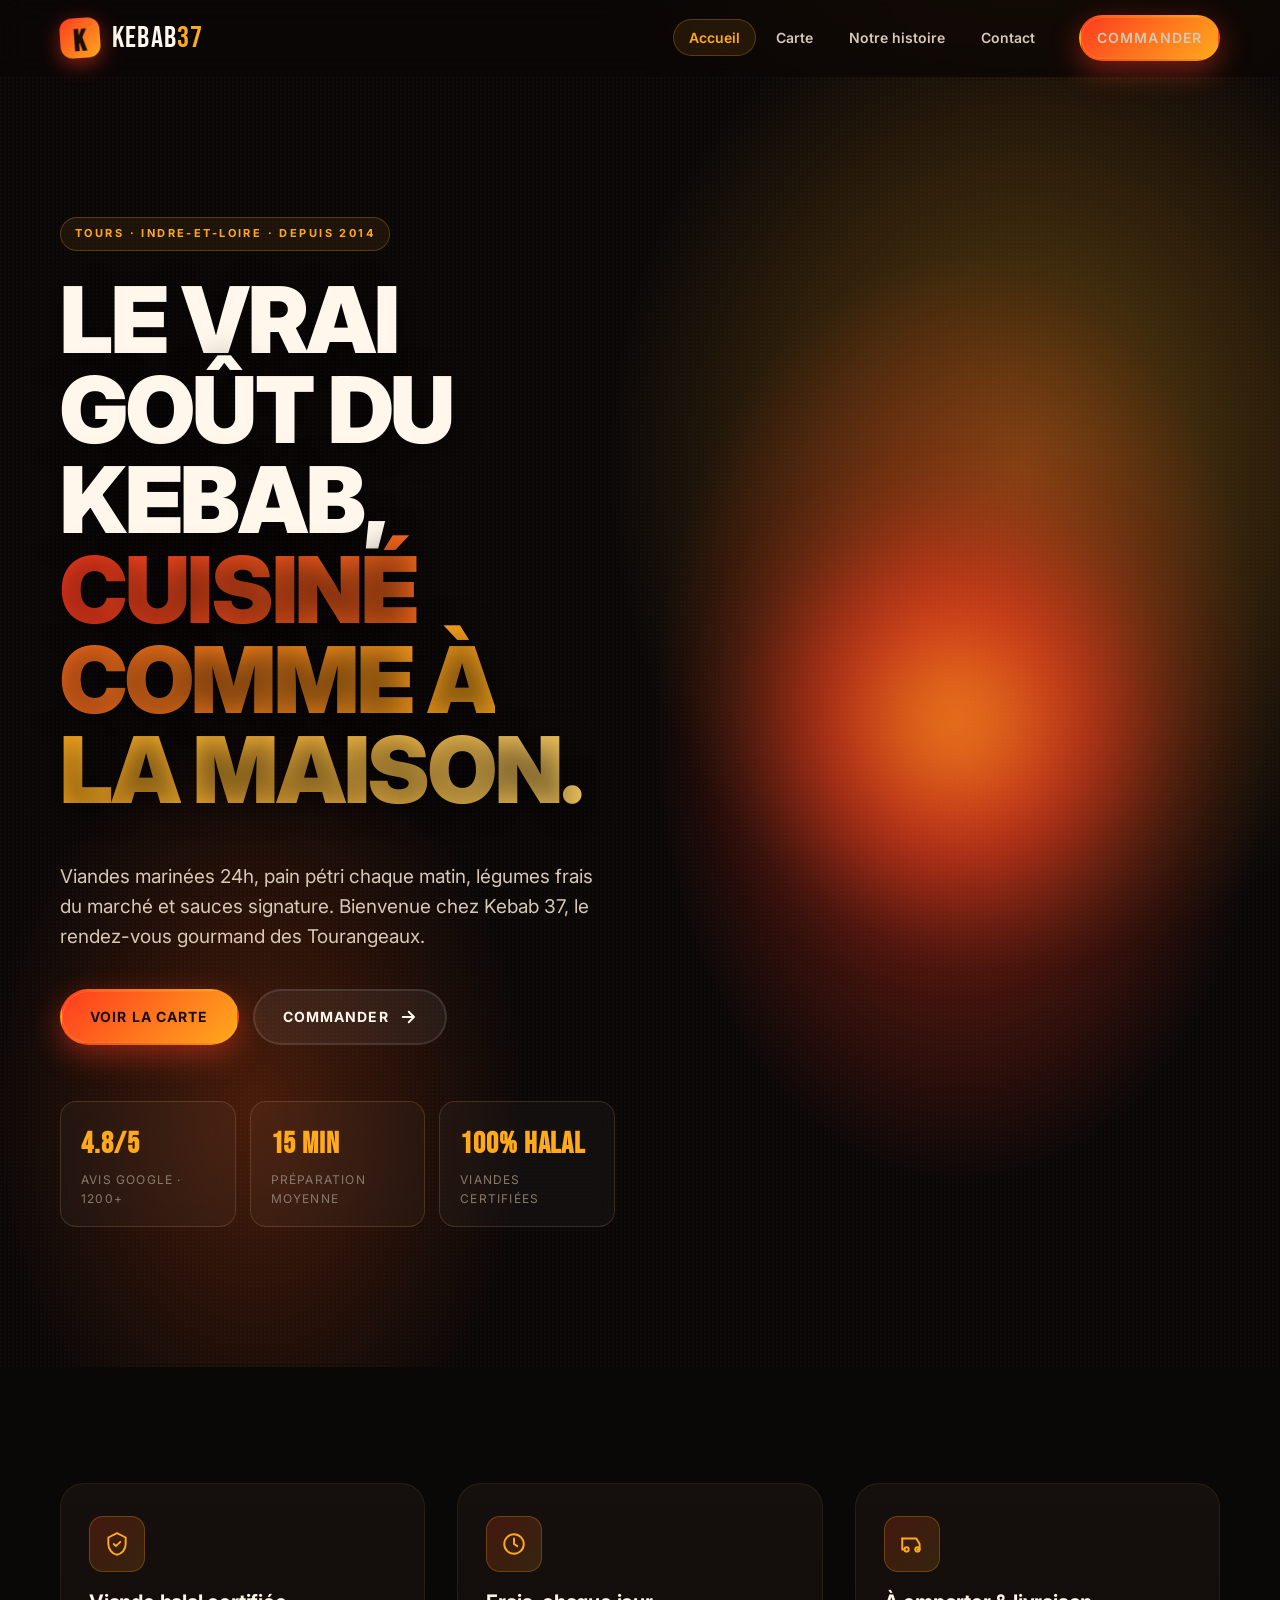
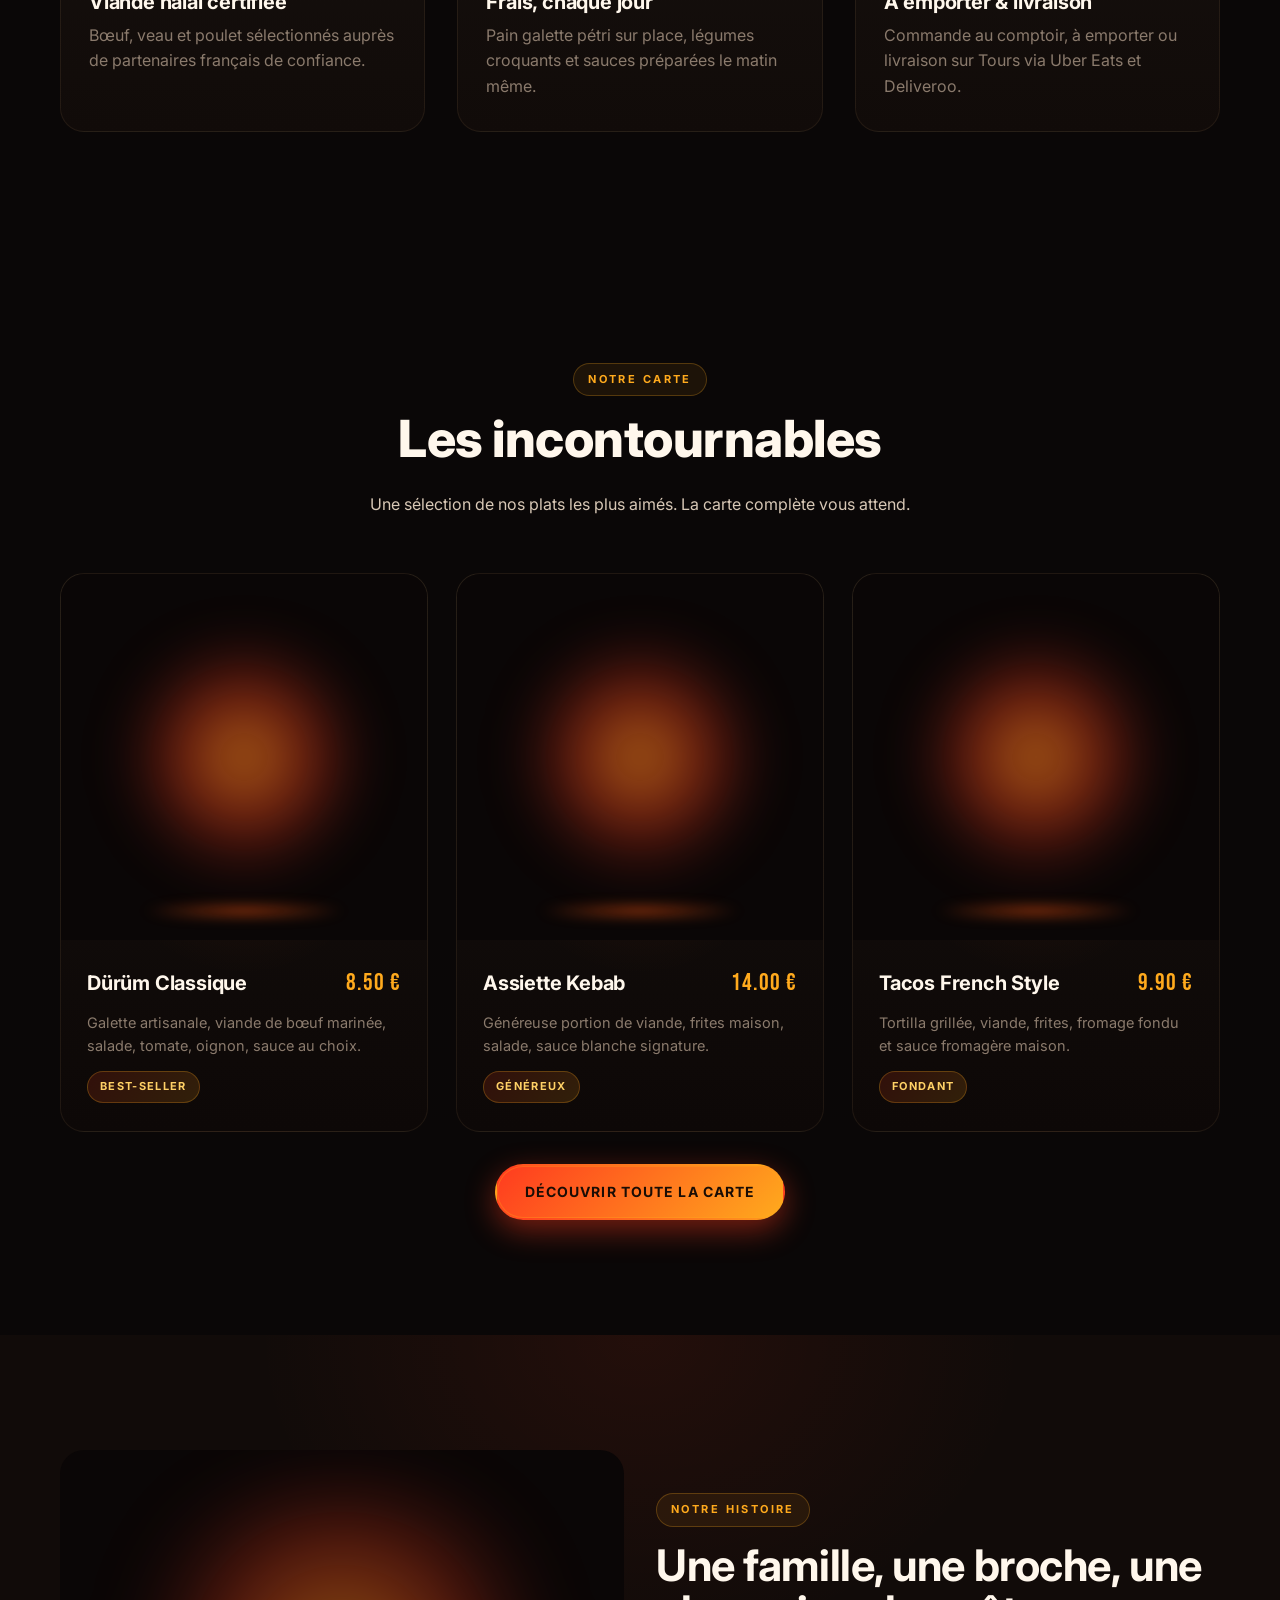
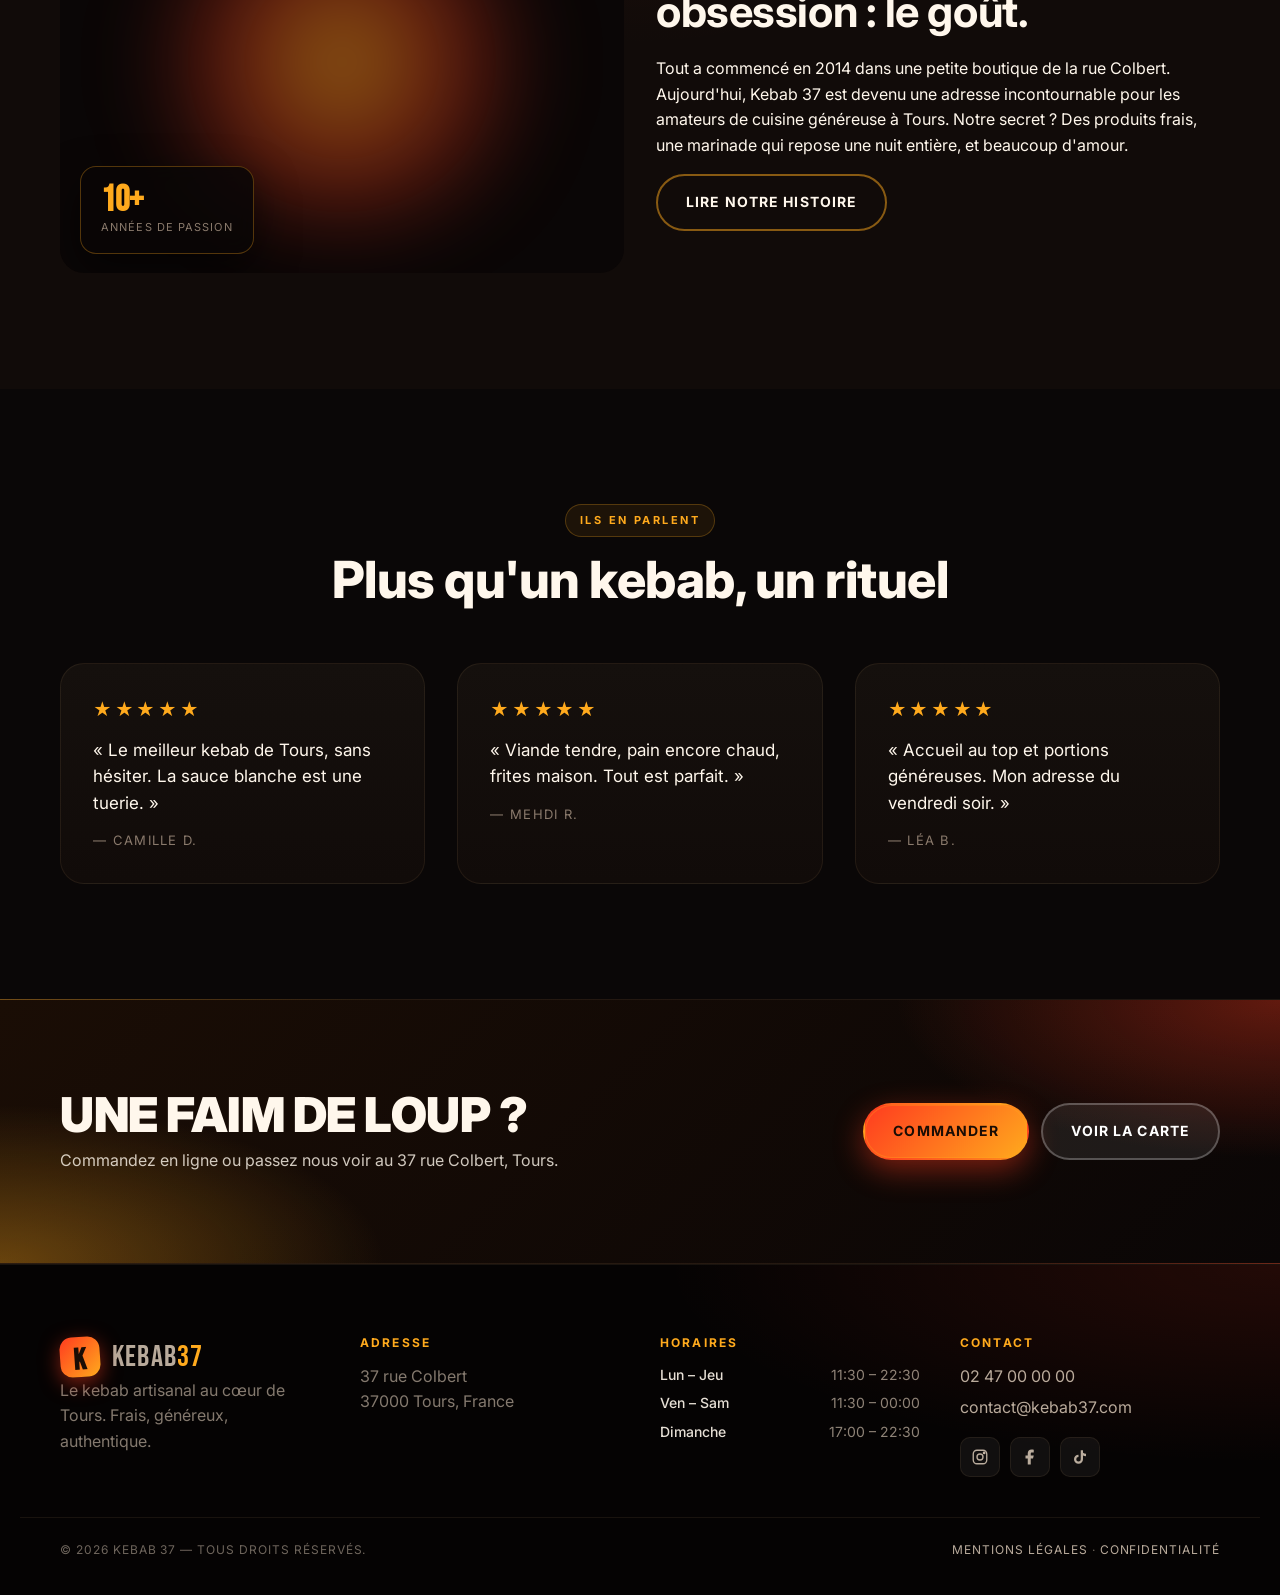
==== commit 77228e48: "feat: dark premium fast-food redesign with cut-out PNG slots - Rewrite styles.css: black background," ====
--- a/index.html
+++ b/index.html
@@ -3,52 +3,22 @@
 <head>
   <meta charset="UTF-8" />
   <meta name="viewport" content="width=device-width, initial-scale=1.0" />
-  <title>L'Étoile Clermont — Tacos, Burgers & Bowls à Clermont-Ferrand</title>
-  <meta name="description" content="L'Étoile Clermont vous propose une sélection de succulents tacos, sandwichs, burgers & bowls. 7j/7 à Clermont-Ferrand." />
+  <title>Kebab 37 — Le goût authentique, à Tours</title>
+  <meta name="description" content="Kebab 37, votre kebab artisanal à Tours. Viandes marinées, pain frais maison, sauces faites avec amour. À emporter ou en livraison." />
   <link rel="preconnect" href="https://fonts.googleapis.com">
   <link rel="preconnect" href="https://fonts.gstatic.com" crossorigin>
-  <link href="https://fonts.googleapis.com/css2?family=Bebas+Neue&family=Caveat:wght@500&family=Inter:wght@400;500;600;700;800&family=Rubik:wght@400;500;600;700&display=swap" rel="stylesheet">
+  <link href="https://fonts.googleapis.com/css2?family=Bebas+Neue&family=Inter:wght@400;500;600;700;800&display=swap" rel="stylesheet">
   <link rel="stylesheet" href="assets/css/styles.css" />
 </head>
 <body>
   <a class="skip-link" href="#main">Aller au contenu</a>
 
-  <!-- TOP BAR -->
-  <div class="top-bar">
-    <div class="container">
-      <div class="top-bar-info">
-        <span>
-          <svg viewBox="0 0 24 24" fill="none" stroke="currentColor" stroke-width="2"><circle cx="12" cy="12" r="10"/><path d="M12 6v6l4 2"/></svg>
-          7j/7 de 11h00 à 02h00
-        </span>
-        <span>
-          <svg viewBox="0 0 24 24" fill="none" stroke="currentColor" stroke-width="2"><path d="M21 10c0 7-9 13-9 13s-9-6-9-13a9 9 0 0 1 18 0z"/><circle cx="12" cy="10" r="3"/></svg>
-          63 Avenue de la République, 63000 Clermont-Ferrand
-        </span>
-      </div>
-      <div class="top-bar-socials">
-        <a href="#" aria-label="Instagram">
-          <svg viewBox="0 0 24 24" fill="none" stroke="currentColor" stroke-width="1.8"><rect x="3" y="3" width="18" height="18" rx="5"/><circle cx="12" cy="12" r="4"/><circle cx="17.5" cy="6.5" r="1" fill="currentColor"/></svg>
-        </a>
-        <a href="#" aria-label="Facebook">
-          <svg viewBox="0 0 24 24" fill="currentColor"><path d="M13 22v-8h3l1-4h-4V7.5C13 6.5 13.4 6 14.6 6H17V2.2C16.5 2.1 15.2 2 14 2c-3 0-5 1.8-5 5v3H6v4h3v8h4z"/></svg>
-        </a>
-        <a href="#" aria-label="Snapchat">
-          <svg viewBox="0 0 24 24" fill="currentColor"><path d="M12 2c3.3 0 5.5 2.4 5.5 5.7 0 1.4-.2 3-.4 4 .5.3 1 .4 1.5.4.7 0 1.2-.3 1.5-.3.3 0 .6.2.6.5 0 .8-2 1.4-2.8 1.6.2.4.5.9 1 1.4.6.6 1.5 1 2.5 1.2.3.1.4.3.4.5 0 .6-1.5 1-3 1.2-.1.2-.2.7-.4 1.1-.1.2-.3.3-.5.3-.4 0-1-.2-1.9-.2-1.3 0-1.6.3-2.5 1-.7.6-1.5 1.1-2.6 1.1s-1.9-.5-2.6-1.1c-.9-.7-1.2-1-2.5-1-.9 0-1.5.2-1.9.2-.2 0-.4-.1-.5-.3-.2-.4-.3-.9-.4-1.1-1.5-.2-3-.6-3-1.2 0-.2.1-.4.4-.5 1-.2 1.9-.6 2.5-1.2.5-.5.8-1 1-1.4-.8-.2-2.8-.8-2.8-1.6 0-.3.3-.5.6-.5.3 0 .8.3 1.5.3.5 0 1-.1 1.5-.4-.2-1-.4-2.6-.4-4C6.5 4.4 8.7 2 12 2z"/></svg>
-        </a>
-      </div>
-    </div>
-  </div>
-
   <!-- HEADER -->
   <header class="site-header" id="siteHeader">
     <div class="container nav-wrap">
-      <a href="index.html" class="logo" aria-label="L'Étoile Clermont - Accueil">
-        <span class="logo-mark" aria-hidden="true"></span>
-        <span class="logo-text">
-          <strong>L'Etoile</strong>
-          <small>Clermont</small>
-        </span>
+      <a href="index.html" class="logo" aria-label="Kebab 37 - Accueil">
+        <span class="logo-mark">K</span>
+        <span class="logo-text">Kebab<span class="logo-num">37</span></span>
       </a>
 
       <button class="nav-toggle" aria-label="Ouvrir le menu" aria-expanded="false" aria-controls="primaryNav">
@@ -58,18 +28,11 @@
       <nav id="primaryNav" class="primary-nav" aria-label="Menu principal">
         <ul>
           <li><a href="index.html" class="active">Accueil</a></li>
-          <li><a href="menu.html#tacos-signatures">Tacos</a></li>
-          <li><a href="menu.html#burgers">Burgers</a></li>
-          <li><a href="menu.html#bowls">Bowls</a></li>
-          <li><a href="menu.html#frites">Frites & Barquettes</a></li>
-          <li><a href="menu.html#desserts">Desserts</a></li>
-          <li><a href="menu.html#boissons">Boissons</a></li>
+          <li><a href="menu.html">Carte</a></li>
+          <li><a href="about.html">Notre histoire</a></li>
           <li><a href="contact.html">Contact</a></li>
         </ul>
-        <a class="btn btn-primary nav-cta" href="contact.html#commander">
-          <svg width="16" height="16" viewBox="0 0 24 24" fill="none" stroke="currentColor" stroke-width="2.5"><path d="M6 2l3 7H4l3-7z"/><path d="M3 9h18l-2 11a2 2 0 0 1-2 2H7a2 2 0 0 1-2-2L3 9z"/></svg>
-          Commander
-        </a>
+        <a class="btn btn-primary nav-cta" href="contact.html#commander">Commander</a>
       </nav>
     </div>
   </header>
@@ -79,177 +42,171 @@
     <section class="hero">
       <div class="hero-bg" aria-hidden="true"></div>
       <div class="container hero-inner">
-        <!-- Left: Text -->
-        <div class="hero-text">
-          <span class="script-text">Le goût qui fait la différence</span>
+        <div class="hero-copy">
+          <p class="eyebrow">Tours · Indre-et-Loire · Depuis 2014</p>
           <h1>
-            <span class="white">L'Etoile</span>
-            <span class="gold">Clermont</span>
+            Le vrai goût du kebab,<br />
+            <span class="accent">cuisiné comme à la maison.</span>
           </h1>
           <p class="lead">
-            Tacos, Burgers, Bowls et plus encore…<br/>
-            Des produits frais, des recettes uniques<br/>
-            et toujours avec le sourire !
+            Viandes marinées 24h, pain pétri chaque matin, légumes frais du marché et sauces signature.
+            Bienvenue chez Kebab 37, le rendez-vous gourmand des Tourangeaux.
           </p>
           <div class="hero-cta">
-            <a class="btn btn-primary" href="contact.html#commander">Commander en ligne</a>
-            <a class="btn btn-outline" href="menu.html">Voir le menu</a>
-          </div>
-          <div class="hero-reviews">
-            <div class="hero-avatars">
-              <span>A</span><span>M</span><span>S</span><span>L</span>
-            </div>
-            <div>
-              <div class="stars">★★★★★</div>
-              <span class="review-text">4,8/5 sur plus de 1200 avis</span>
-            </div>
-          </div>
-        </div>
-
-        <!-- Right: Food visuals -->
-        <div class="hero-visual">
-          <div class="hero-food-main">
-            <div class="food-item item-1">
-              <span class="food-label">Tacos</span>
-            </div>
-            <div class="food-item item-2">
-              <span class="food-label">Burger</span>
-            </div>
-            <div class="food-item item-3">
-              <span class="food-label">Frites</span>
-            </div>
-          </div>
-          <div class="phone-mockup">
-            <div class="phone-mockup-inner">
-              <div style="text-align:center;margin-top:20px;">
-                <div style="width:20px;height:20px;background:var(--c-gold);border-radius:50%;margin:0 auto 6px;"></div>
-                <div style="font-size:7px;color:#fff;">L'ETOILE</div>
-                <div style="font-size:5px;color:var(--c-gold);margin-top:2px;">COMMANDER</div>
-              </div>
-            </div>
-          </div>
-        </div>
-      </div>
-    </section>
-
-    <!-- FEATURES STRIP -->
-    <section class="features-strip">
-      <div class="container">
-        <div class="feature-pill">
-          <div class="fp-icon">
-            <svg viewBox="0 0 24 24" fill="none" stroke="currentColor" stroke-width="2"><path d="M12 2L4 6v6c0 5 3.5 9.3 8 10 4.5-.7 8-5 8-10V6l-8-4z"/><path d="M9 12l2 2 4-4"/></svg>
-          </div>
-          <div class="fp-text">
-            <h4>Produits Frais</h4>
-            <p>Qualité garantie</p>
-          </div>
-        </div>
-        <div class="feature-pill">
-          <div class="fp-icon">
-            <svg viewBox="0 0 24 24" fill="none" stroke="currentColor" stroke-width="2"><path d="M3 12c0-5 4-9 9-9s9 4 9 9-4 9-9 9-9-4-9-9z"/><path d="M12 7v5l3 2"/></svg>
-          </div>
-          <div class="fp-text">
-            <h4>Fait Maison</h4>
-            <p>Recettes uniques</p>
-          </div>
-        </div>
-        <div class="feature-pill">
-          <div class="fp-icon">
-            <svg viewBox="0 0 24 24" fill="none" stroke="currentColor" stroke-width="2"><path d="M3 7h13l3 5v5h-2"/><circle cx="7" cy="17" r="2"/><circle cx="17" cy="17" r="2"/><path d="M3 7v10h2"/></svg>
-          </div>
-          <div class="fp-text">
-            <h4>Livraison Rapide</h4>
-            <p>À Clermont-Ferrand</p>
-          </div>
-        </div>
-      </div>
-    </section>
-
-    <!-- CATEGORIES -->
-    <section class="section">
+            <a class="btn btn-primary" href="menu.html">Voir la carte</a>
+            <a class="btn btn-ghost" href="contact.html#commander">
+              <span>Commander</span>
+              <svg width="18" height="18" viewBox="0 0 24 24" fill="none" stroke="currentColor" stroke-width="2.5" stroke-linecap="round" stroke-linejoin="round"><path d="M5 12h14"/><path d="M13 5l7 7-7 7"/></svg>
+            </a>
+          </div>
+
+          <ul class="hero-meta">
+            <li><strong>4.8/5</strong><span>Avis Google · 1200+</span></li>
+            <li><strong>15 min</strong><span>Préparation moyenne</span></li>
+            <li><strong>100% halal</strong><span>Viandes certifiées</span></li>
+          </ul>
+        </div>
+
+        <div class="hero-visual" aria-hidden="true">
+          <img src="assets/img/hero-durum.png" alt="" onerror="this.style.display='none'" />
+        </div>
+      </div>
+    </section>
+
+    <!-- FEATURES -->
+    <section class="features section">
+      <div class="container grid grid-3">
+        <article class="feature-card">
+          <div class="icon-wrap">
+            <svg viewBox="0 0 24 24" fill="none" stroke="currentColor" stroke-width="1.8" stroke-linecap="round" stroke-linejoin="round"><path d="M12 2L4 6v6c0 5 3.5 9.3 8 10 4.5-.7 8-5 8-10V6l-8-4z"/><path d="M9 12l2 2 4-4"/></svg>
+          </div>
+          <h3>Viande halal certifiée</h3>
+          <p>Bœuf, veau et poulet sélectionnés auprès de partenaires français de confiance.</p>
+        </article>
+        <article class="feature-card">
+          <div class="icon-wrap">
+            <svg viewBox="0 0 24 24" fill="none" stroke="currentColor" stroke-width="1.8" stroke-linecap="round" stroke-linejoin="round"><path d="M3 12c0-5 4-9 9-9s9 4 9 9-4 9-9 9-9-4-9-9z"/><path d="M12 7v5l3 2"/></svg>
+          </div>
+          <h3>Frais, chaque jour</h3>
+          <p>Pain galette pétri sur place, légumes croquants et sauces préparées le matin même.</p>
+        </article>
+        <article class="feature-card">
+          <div class="icon-wrap">
+            <svg viewBox="0 0 24 24" fill="none" stroke="currentColor" stroke-width="1.8" stroke-linecap="round" stroke-linejoin="round"><path d="M3 7h13l3 5v5h-2"/><circle cx="7" cy="17" r="2"/><circle cx="17" cy="17" r="2"/><path d="M3 7v10h2"/></svg>
+          </div>
+          <h3>À emporter & livraison</h3>
+          <p>Commande au comptoir, à emporter ou livraison sur Tours via Uber Eats et Deliveroo.</p>
+        </article>
+      </div>
+    </section>
+
+    <!-- MENU PREVIEW -->
+    <section class="menu-preview section">
       <div class="container">
         <header class="section-head">
-          <p class="eyebrow">Notre Menu</p>
-          <h2>Découvrez nos catégories</h2>
-          <div class="gold-line"></div>
+          <p class="eyebrow">Notre carte</p>
+          <h2>Les incontournables</h2>
+          <p class="section-sub">Une sélection de nos plats les plus aimés. La carte complète vous attend.</p>
         </header>
 
-        <div class="grid grid-3">
-          <article class="cat-card">
-            <div class="cat-card-img" data-cat="tacos"></div>
-            <div class="cat-card-body">
-              <h3>Tacos</h3>
-              <p>Signatures & à composer</p>
-              <a class="btn btn-primary" href="menu.html#tacos-signatures">Découvrir</a>
+        <div class="grid grid-3 menu-grid">
+          <article class="dish-card">
+            <div class="dish-img" data-img="durum">
+              <img src="assets/img/dish-durum.png" alt="Dürüm Classique" onerror="this.style.display='none'" />
+            </div>
+            <div class="dish-body">
+              <div class="dish-head">
+                <h3>Dürüm Classique</h3>
+                <span class="price">8.50 €</span>
+              </div>
+              <p>Galette artisanale, viande de bœuf marinée, salade, tomate, oignon, sauce au choix.</p>
+              <span class="tag">Best-seller</span>
             </div>
           </article>
-          <article class="cat-card">
-            <div class="cat-card-img" data-cat="burgers"></div>
-            <div class="cat-card-body">
-              <h3>Burgers</h3>
-              <p>Classiques & gourmands</p>
-              <a class="btn btn-primary" href="menu.html#burgers">Découvrir</a>
+
+          <article class="dish-card">
+            <div class="dish-img" data-img="assiette">
+              <img src="assets/img/dish-assiette.png" alt="Assiette Kebab" onerror="this.style.display='none'" />
+            </div>
+            <div class="dish-body">
+              <div class="dish-head">
+                <h3>Assiette Kebab</h3>
+                <span class="price">14.00 €</span>
+              </div>
+              <p>Généreuse portion de viande, frites maison, salade, sauce blanche signature.</p>
+              <span class="tag">Généreux</span>
             </div>
           </article>
-          <article class="cat-card">
-            <div class="cat-card-img" data-cat="bowls"></div>
-            <div class="cat-card-body">
-              <h3>Bowls</h3>
-              <p>Frais & généreux</p>
-              <a class="btn btn-primary" href="menu.html#bowls">Découvrir</a>
+
+          <article class="dish-card">
+            <div class="dish-img" data-img="tacos">
+              <img src="assets/img/dish-tacos.png" alt="Tacos French Style" onerror="this.style.display='none'" />
+            </div>
+            <div class="dish-body">
+              <div class="dish-head">
+                <h3>Tacos French Style</h3>
+                <span class="price">9.90 €</span>
+              </div>
+              <p>Tortilla grillée, viande, frites, fromage fondu et sauce fromagère maison.</p>
+              <span class="tag">Fondant</span>
             </div>
           </article>
-          <article class="cat-card">
-            <div class="cat-card-img" data-cat="frites"></div>
-            <div class="cat-card-body">
-              <h3>Frites</h3>
-              <p>Fromagères & loaded</p>
-              <a class="btn btn-primary" href="menu.html#frites">Découvrir</a>
-            </div>
-          </article>
-          <article class="cat-card">
-            <div class="cat-card-img" data-cat="desserts"></div>
-            <div class="cat-card-body">
-              <h3>Desserts</h3>
-              <p>Cheesecakes & tiramisu</p>
-              <a class="btn btn-primary" href="menu.html#desserts">Découvrir</a>
-            </div>
-          </article>
-          <article class="cat-card">
-            <div class="cat-card-img" data-cat="boissons"></div>
-            <div class="cat-card-body">
-              <h3>Boissons</h3>
-              <p>Fraîches & énergétiques</p>
-              <a class="btn btn-primary" href="menu.html#boissons">Découvrir</a>
-            </div>
-          </article>
+        </div>
+
+        <div class="center mt-32">
+          <a class="btn btn-primary" href="menu.html">Découvrir toute la carte</a>
+        </div>
+      </div>
+    </section>
+
+    <!-- STORY TEASER -->
+    <section class="story section alt">
+      <div class="container grid grid-2 align-center">
+        <div class="story-media" aria-hidden="true">
+          <div class="story-img" data-img="grill">
+            <img src="assets/img/story-grill.png" alt="" onerror="this.style.display='none'" />
+          </div>
+          <div class="story-badge">
+            <strong>10+</strong>
+            <span>années de passion</span>
+          </div>
+        </div>
+        <div>
+          <p class="eyebrow">Notre histoire</p>
+          <h2>Une famille, une broche, une obsession&nbsp;: le goût.</h2>
+          <p>
+            Tout a commencé en 2014 dans une petite boutique de la rue Colbert. Aujourd'hui,
+            Kebab 37 est devenu une adresse incontournable pour les amateurs de cuisine
+            généreuse à Tours. Notre secret&nbsp;? Des produits frais, une marinade qui repose
+            une nuit entière, et beaucoup d'amour.
+          </p>
+          <a class="btn btn-outline" href="about.html">Lire notre histoire</a>
         </div>
       </div>
     </section>
 
     <!-- TESTIMONIALS -->
-    <section class="section alt">
+    <section class="testimonials section">
       <div class="container">
         <header class="section-head">
-          <p class="eyebrow">Avis clients</p>
-          <h2>Ce qu'ils en disent</h2>
-          <div class="gold-line"></div>
+          <p class="eyebrow">Ils en parlent</p>
+          <h2>Plus qu'un kebab, un rituel</h2>
         </header>
 
         <div class="grid grid-3">
           <figure class="quote-card">
-            <div class="stars">★★★★★</div>
-            <blockquote>« Le meilleur tacos de Clermont-Ferrand, sans hésiter. La sauce fromagère est une tuerie. »</blockquote>
+            <div class="stars" aria-label="5 étoiles sur 5">★★★★★</div>
+            <blockquote>« Le meilleur kebab de Tours, sans hésiter. La sauce blanche est une tuerie. »</blockquote>
             <figcaption>— Camille D.</figcaption>
           </figure>
           <figure class="quote-card">
-            <div class="stars">★★★★★</div>
-            <blockquote>« Viande tendre, galette croustillante, frites maison. Tout est parfait chez L'Étoile. »</blockquote>
+            <div class="stars" aria-label="5 étoiles sur 5">★★★★★</div>
+            <blockquote>« Viande tendre, pain encore chaud, frites maison. Tout est parfait. »</blockquote>
             <figcaption>— Mehdi R.</figcaption>
           </figure>
           <figure class="quote-card">
-            <div class="stars">★★★★★</div>
-            <blockquote>« Accueil au top et portions généreuses. Mon adresse du vendredi soir ! »</blockquote>
+            <div class="stars" aria-label="5 étoiles sur 5">★★★★★</div>
+            <blockquote>« Accueil au top et portions généreuses. Mon adresse du vendredi soir. »</blockquote>
             <figcaption>— Léa B.</figcaption>
           </figure>
         </div>
@@ -260,8 +217,8 @@
     <section class="cta-band">
       <div class="container cta-inner">
         <div>
-          <h2>Une faim de loup ?</h2>
-          <p>Commandez en ligne ou passez nous voir à Clermont-Ferrand.</p>
+          <h2>Une faim de loup&nbsp;?</h2>
+          <p>Commandez en ligne ou passez nous voir au 37 rue Colbert, Tours.</p>
         </div>
         <div class="cta-actions">
           <a class="btn btn-primary" href="contact.html#commander">Commander</a>
@@ -275,55 +232,45 @@
   <footer class="site-footer">
     <div class="container grid grid-4 footer-grid">
       <div>
-        <a href="index.html" class="logo">
-          <span class="logo-mark" aria-hidden="true"></span>
-          <span class="logo-text">
-            <strong>L'Etoile</strong>
-            <small>Clermont</small>
-          </span>
+        <a href="index.html" class="logo logo-light">
+          <span class="logo-mark">K</span>
+          <span class="logo-text">Kebab<span class="logo-num">37</span></span>
         </a>
-        <p class="muted" style="margin-top:14px;">Tacos, Burgers, Bowls et plus encore. Le goût qui fait la différence.</p>
+        <p class="muted">Le kebab artisanal au cœur de Tours. Frais, généreux, authentique.</p>
       </div>
       <div>
         <h4>Adresse</h4>
-        <div class="footer-locs">
-          <div class="footer-loc-item">
-            <strong>Restaurant</strong>
-            <span>63 Av. de la République, 63000 Clermont-Ferrand</span>
-          </div>
-        </div>
+        <p class="muted">37 rue Colbert<br/>37000 Tours, France</p>
       </div>
       <div>
         <h4>Horaires</h4>
         <ul class="hours">
-          <li><span>Lun – Dim</span><span>11:00 – 02:00</span></li>
-          <li><span>Ouvert</span><span>7j / 7</span></li>
+          <li><span>Lun – Jeu</span><span>11:30 – 22:30</span></li>
+          <li><span>Ven – Sam</span><span>11:30 – 00:00</span></li>
+          <li><span>Dimanche</span><span>17:00 – 22:30</span></li>
         </ul>
       </div>
       <div>
         <h4>Contact</h4>
         <ul class="contact-list">
-          <li><a href="tel:+33473905738">04 73 90 57 38</a></li>
-          <li><a href="mailto:contact@letoile-clermont.com">contact@letoile-clermont.com</a></li>
+          <li><a href="tel:+33247000000">02 47 00 00 00</a></li>
+          <li><a href="mailto:contact@kebab37.com">contact@kebab37.com</a></li>
         </ul>
         <div class="socials">
+          <a href="#" aria-label="Instagram">
+            <svg viewBox="0 0 24 24" fill="none" stroke="currentColor" stroke-width="1.8"><rect x="3" y="3" width="18" height="18" rx="5"/><circle cx="12" cy="12" r="4"/><circle cx="17.5" cy="6.5" r="1" fill="currentColor"/></svg>
+          </a>
           <a href="#" aria-label="Facebook">
             <svg viewBox="0 0 24 24" fill="currentColor"><path d="M13 22v-8h3l1-4h-4V7.5C13 6.5 13.4 6 14.6 6H17V2.2C16.5 2.1 15.2 2 14 2c-3 0-5 1.8-5 5v3H6v4h3v8h4z"/></svg>
-          </a>
-          <a href="#" aria-label="Instagram">
-            <svg viewBox="0 0 24 24" fill="none" stroke="currentColor" stroke-width="1.8"><rect x="3" y="3" width="18" height="18" rx="5"/><circle cx="12" cy="12" r="4"/><circle cx="17.5" cy="6.5" r="1" fill="currentColor"/></svg>
           </a>
           <a href="#" aria-label="TikTok">
             <svg viewBox="0 0 24 24" fill="currentColor"><path d="M16 3v3.2c1 .9 2.4 1.5 4 1.6V11c-1.5 0-2.9-.4-4-1.1V15a6 6 0 1 1-6-6v3.1A3 3 0 1 0 13 15V3h3z"/></svg>
           </a>
-          <a href="#" aria-label="Snapchat">
-            <svg viewBox="0 0 24 24" fill="currentColor"><path d="M12 2c3.3 0 5.5 2.4 5.5 5.7 0 1.4-.2 3-.4 4 .5.3 1 .4 1.5.4.7 0 1.2-.3 1.5-.3.3 0 .6.2.6.5 0 .8-2 1.4-2.8 1.6.2.4.5.9 1 1.4.6.6 1.5 1 2.5 1.2.3.1.4.3.4.5 0 .6-1.5 1-3 1.2-.1.2-.2.7-.4 1.1-.1.2-.3.3-.5.3-.4 0-1-.2-1.9-.2-1.3 0-1.6.3-2.5 1-.7.6-1.5 1.1-2.6 1.1s-1.9-.5-2.6-1.1c-.9-.7-1.2-1-2.5-1-.9 0-1.5.2-1.9.2-.2 0-.4-.1-.5-.3-.2-.4-.3-.9-.4-1.1-1.5-.2-3-.6-3-1.2 0-.2.1-.4.4-.5 1-.2 1.9-.6 2.5-1.2.5-.5.8-1 1-1.4-.8-.2-2.8-.8-2.8-1.6 0-.3.3-.5.6-.5.3 0 .8.3 1.5.3.5 0 1-.1 1.5-.4-.2-1-.4-2.6-.4-4C6.5 4.4 8.7 2 12 2z"/></svg>
-          </a>
         </div>
       </div>
     </div>
     <div class="container footer-bottom">
-      <p>© <span id="year"></span> L'Étoile Clermont — Tous droits réservés.</p>
+      <p>© <span id="year"></span> Kebab 37 — Tous droits réservés.</p>
       <p><a href="#">Mentions légales</a> · <a href="#">Confidentialité</a></p>
     </div>
   </footer>
--- a/assets/css/styles.css
+++ b/assets/css/styles.css
@@ -1,77 +1,78 @@
 /* ============================================
-   L'Étoile Clermont — Premium Dark Luxury Theme
-   Inspired by Five Guys + premium street food
+   Kebab 37 — Premium Dark Stylesheet
+   Black background · dramatic red/orange glow
+   Built around cut-out PNG product photography
    ============================================ */
 
 /* ---------- Tokens ---------- */
 :root {
-  --c-gold: #ffbd26;
-  --c-gold-light: #ffe066;
-  --c-gold-dk: #d4a017;
-  --c-orange-glow: rgba(255, 140, 50, .5);
-
-  --c-bg: #0a0a0a;
-  --c-bg-2: #111111;
-  --c-bg-3: #1a1a1a;
-  --c-surface: rgba(255, 255, 255, .04);
-  --c-surface-2: rgba(255, 255, 255, .07);
-  --c-glass: rgba(255, 255, 255, .06);
-  --c-glass-border: rgba(255, 255, 255, .1);
-
-  --c-ink: #ffffff;
-  --c-ink-2: #e0e0e0;
-  --c-muted: #999999;
-  --c-line: rgba(255, 255, 255, .08);
-
-  --shadow-sm: 0 4px 14px rgba(0, 0, 0, .5);
-  --shadow-md: 0 14px 40px rgba(0, 0, 0, .6);
-  --shadow-lg: 0 30px 80px rgba(0, 0, 0, .7);
-  --shadow-gold: 0 8px 30px rgba(255, 189, 38, .3);
-  --shadow-glow: 0 0 40px rgba(255, 140, 50, .25);
+  --c-bg: #0a0707;           /* near-black */
+  --c-bg-2: #110b09;
+  --c-surface: #15100d;      /* card surface */
+  --c-surface-2: #1c1411;
+  --c-ink: #fff7ec;          /* warm white */
+  --c-ink-2: #d8c8b6;
+  --c-muted: #8a7a6c;
+  --c-line: rgba(255, 200, 140, 0.08);
+  --c-line-strong: rgba(255, 200, 140, 0.16);
+
+  --c-primary: #ff3b1f;      /* dramatic red */
+  --c-primary-dk: #c8240d;
+  --c-accent: #ffaa1d;       /* hot orange */
+  --c-accent-2: #ffd166;     /* gold highlight */
+  --c-accent-dk: #b46b00;
+
+  --glow-red: 0 0 80px 10px rgba(255, 59, 31, .55);
+  --glow-orange: 0 0 90px 10px rgba(255, 170, 29, .55);
+  --glow-mix: 0 0 100px 6px rgba(255, 90, 20, .55);
+
+  --shadow-sm: 0 6px 16px rgba(0, 0, 0, .5);
+  --shadow-md: 0 16px 40px rgba(0, 0, 0, .55);
+  --shadow-lg: 0 30px 80px rgba(0, 0, 0, .65);
 
   --radius-sm: 8px;
   --radius: 16px;
   --radius-lg: 24px;
-  --radius-xl: 32px;
   --radius-pill: 999px;
 
-  --max-w: 1320px;
-  --gutter: clamp(16px, 4vw, 48px);
-
-  --t-fast: 180ms ease;
-  --t-med: 320ms cubic-bezier(.2, .7, .3, 1);
-  --t-slow: 500ms cubic-bezier(.2, .7, .3, 1);
-
-  --font-display: "Bebas Neue", "Rubik", system-ui, sans-serif;
-  --font-body: "Inter", "Rubik", system-ui, -apple-system, sans-serif;
-  --font-script: "Caveat", "Dancing Script", cursive;
+  --max-w: 1240px;
+  --gutter: clamp(16px, 4vw, 40px);
+
+  --t-fast: 160ms ease;
+  --t-med: 320ms cubic-bezier(.2,.7,.3,1);
+
+  --font-display: "Bebas Neue", "Inter", system-ui, sans-serif;
+  --font-body: "Inter", system-ui, -apple-system, "Segoe UI", Roboto, sans-serif;
 }
 
 /* ---------- Reset ---------- */
 *, *::before, *::after { box-sizing: border-box; }
-html { scroll-behavior: smooth; -webkit-text-size-adjust: 100%; }
+html { scroll-behavior: smooth; -webkit-text-size-adjust: 100%; background: var(--c-bg); }
 body {
   margin: 0;
   font-family: var(--font-body);
   color: var(--c-ink);
-  background: var(--c-bg);
+  background:
+    radial-gradient(60% 50% at 80% -10%, rgba(255, 170, 29, .14), transparent 60%),
+    radial-gradient(50% 40% at 0% 100%, rgba(255, 59, 31, .12), transparent 60%),
+    var(--c-bg);
+  background-attachment: fixed;
   line-height: 1.6;
   -webkit-font-smoothing: antialiased;
   text-rendering: optimizeLegibility;
-  overflow-x: hidden;
 }
 img, svg { max-width: 100%; display: block; }
 a { color: inherit; text-decoration: none; }
 button { font: inherit; cursor: pointer; border: 0; background: none; color: inherit; }
-ul, ol { list-style: none; padding: 0; margin: 0; }
-h1, h2, h3, h4 { margin: 0 0 .5em; line-height: 1.1; }
+ul { list-style: none; padding: 0; margin: 0; }
+h1, h2, h3, h4 { margin: 0 0 .5em; line-height: 1.05; letter-spacing: -.01em; color: var(--c-ink); }
 p { margin: 0 0 1em; }
+
+::selection { background: var(--c-primary); color: #fff; }
 
 .skip-link {
   position: absolute; left: -9999px; top: 0;
-  background: var(--c-gold); color: #000;
-  padding: 12px 16px; z-index: 9999; border-radius: 0 0 8px 0;
-  font-weight: 700;
+  background: var(--c-primary); color: #fff; padding: 12px 16px; z-index: 999; border-radius: 0 0 8px 0;
 }
 .skip-link:focus { left: 0; }
 
@@ -82,15 +83,14 @@
   padding-inline: var(--gutter);
 }
 .section { padding-block: clamp(64px, 9vw, 120px); position: relative; }
+.section.alt {
+  background:
+    radial-gradient(50% 80% at 50% 0%, rgba(255, 59, 31, .08), transparent 60%),
+    var(--c-bg-2);
+}
 .section-head { text-align: center; margin-bottom: 56px; }
-.section-head h2 {
-  font-family: var(--font-display);
-  font-size: clamp(36px, 5vw, 60px);
-  letter-spacing: .03em;
-  text-transform: uppercase;
-  color: var(--c-ink);
-}
-.section-sub { color: var(--c-muted); max-width: 60ch; margin-inline: auto; font-size: 16px; }
+.section-head h2 { font-size: clamp(34px, 4vw, 56px); font-weight: 800; }
+.section-sub { color: var(--c-ink-2); max-width: 60ch; margin-inline: auto; }
 .center { text-align: center; }
 .mt-32 { margin-top: 32px; }
 .muted { color: var(--c-muted); }
@@ -99,231 +99,153 @@
 .grid-2 { grid-template-columns: 1fr; }
 .grid-3 { grid-template-columns: 1fr; }
 .grid-4 { grid-template-columns: 1fr; }
-.grid-6 { grid-template-columns: 1fr; }
-@media (min-width: 600px) {
+@media (min-width: 720px) {
   .grid-2 { grid-template-columns: repeat(2, 1fr); }
   .grid-3 { grid-template-columns: repeat(2, 1fr); }
   .grid-4 { grid-template-columns: repeat(2, 1fr); }
-  .grid-6 { grid-template-columns: repeat(2, 1fr); }
-}
-@media (min-width: 900px) {
+}
+@media (min-width: 1000px) {
   .grid-3 { grid-template-columns: repeat(3, 1fr); }
   .grid-4 { grid-template-columns: repeat(4, 1fr); }
-  .grid-6 { grid-template-columns: repeat(3, 1fr); }
 }
 .align-center { align-items: center; }
 
-/* ---------- Gold line decorator ---------- */
-.gold-line {
-  width: 60px; height: 3px;
-  background: var(--c-gold);
-  border-radius: 2px;
-  margin: 12px auto 0;
-}
-
-/* ---------- Eyebrow ---------- */
+/* ---------- Eyebrow / Headings ---------- */
 .eyebrow {
   display: inline-block;
   text-transform: uppercase;
-  letter-spacing: .25em;
+  letter-spacing: .22em;
   font-weight: 700;
-  font-size: 12px;
-  color: var(--c-gold);
-  margin-bottom: 10px;
-}
-.accent { color: var(--c-gold); }
-
+  font-size: 11px;
+  color: var(--c-accent);
+  margin-bottom: 16px;
+  padding: 7px 14px;
+  background: rgba(255, 170, 29, .08);
+  border: 1px solid rgba(255, 170, 29, .25);
+  border-radius: var(--radius-pill);
+}
+.accent {
+  background: linear-gradient(90deg, #ff3b1f 0%, #ffaa1d 60%, #ffd166 100%);
+  -webkit-background-clip: text;
+  background-clip: text;
+  color: transparent;
+}
 
 /* ---------- Buttons ---------- */
 .btn {
   display: inline-flex;
   align-items: center;
   gap: 10px;
-  padding: 15px 30px;
+  padding: 15px 28px;
   border-radius: var(--radius-pill);
   font-weight: 700;
   font-size: 14px;
+  text-transform: uppercase;
   letter-spacing: .08em;
-  text-transform: uppercase;
-  transition: transform var(--t-fast), background var(--t-fast),
-              box-shadow var(--t-fast), color var(--t-fast), border-color var(--t-fast);
+  transition: transform var(--t-fast), background var(--t-fast), box-shadow var(--t-fast), color var(--t-fast), border-color var(--t-fast);
   white-space: nowrap;
   border: 2px solid transparent;
-}
-.btn:hover { transform: translateY(-2px); }
-.btn:active { transform: translateY(0); }
-
+  position: relative;
+}
+.btn:active { transform: translateY(1px); }
 .btn-primary {
-  background: var(--c-gold);
-  color: #000;
-  box-shadow: var(--shadow-gold);
-}
-.btn-primary:hover { background: var(--c-gold-light); box-shadow: 0 12px 40px rgba(255, 189, 38, .5); }
-
+  background: linear-gradient(135deg, #ff3b1f 0%, #ffaa1d 100%);
+  color: #1a0d05;
+  box-shadow: 0 10px 30px rgba(255, 59, 31, .45), 0 0 0 1px rgba(255, 170, 29, .3) inset;
+}
+.btn-primary:hover {
+  filter: brightness(1.08);
+  box-shadow: 0 14px 40px rgba(255, 59, 31, .65), 0 0 0 1px rgba(255, 215, 130, .5) inset;
+  transform: translateY(-1px);
+}
 .btn-outline {
-  border-color: #fff;
-  color: #fff;
-  background: transparent;
-}
-.btn-outline:hover { background: #fff; color: #000; }
-
+  border-color: rgba(255, 170, 29, .5);
+  color: var(--c-ink);
+}
+.btn-outline:hover { background: rgba(255, 170, 29, .12); border-color: var(--c-accent); color: var(--c-accent); }
 .btn-ghost {
   background: rgba(255, 255, 255, .06);
   color: var(--c-ink);
-  border-color: var(--c-glass-border);
+  border-color: rgba(255, 255, 255, .1);
 }
 .btn-ghost:hover { background: rgba(255, 255, 255, .12); }
-
 .btn-ghost-light {
-  background: rgba(255, 255, 255, .1);
+  background: rgba(255,255,255,.08);
   color: #fff;
-  border-color: rgba(255, 255, 255, .3);
-}
-.btn-ghost-light:hover { background: rgba(255, 255, 255, .2); }
-
-/* ---------- Top Bar ---------- */
-.top-bar {
-  background: rgba(0, 0, 0, .7);
-  backdrop-filter: blur(8px);
-  -webkit-backdrop-filter: blur(8px);
-  border-bottom: 1px solid var(--c-line);
-  padding: 8px 0;
-  font-size: 13px;
-  color: var(--c-muted);
-}
-.top-bar .container {
-  display: flex;
-  align-items: center;
-  justify-content: space-between;
-  gap: 16px;
-  flex-wrap: wrap;
-}
-.top-bar-info {
-  display: flex;
-  align-items: center;
-  gap: 24px;
-  flex-wrap: wrap;
-}
-.top-bar-info span { display: inline-flex; align-items: center; gap: 6px; }
-.top-bar-info svg { width: 14px; height: 14px; color: var(--c-gold); flex-shrink: 0; }
-.top-bar-socials {
-  display: flex;
-  gap: 12px;
-}
-.top-bar-socials a {
-  display: grid; place-items: center;
-  width: 28px; height: 28px;
-  border-radius: 50%;
-  background: rgba(255, 255, 255, .06);
-  color: #fff;
-  transition: background var(--t-fast), color var(--t-fast);
-}
-.top-bar-socials a:hover { background: var(--c-gold); color: #000; }
-.top-bar-socials svg { width: 14px; height: 14px; }
-
-@media (max-width: 600px) {
-  .top-bar { display: none; }
-}
-
-/* ---------- Header / Navbar ---------- */
+  border-color: rgba(255,255,255,.25);
+}
+.btn-ghost-light:hover { background: rgba(255,255,255,.18); }
+
+/* ---------- Header / Nav ---------- */
 .site-header {
   position: sticky;
   top: 0;
-  z-index: 100;
-  background: rgba(10, 10, 10, .9);
-  backdrop-filter: saturate(150%) blur(14px);
-  -webkit-backdrop-filter: saturate(150%) blur(14px);
-  border-bottom: 1px solid var(--c-line);
-  transition: box-shadow var(--t-fast), background var(--t-fast);
+  z-index: 50;
+  backdrop-filter: saturate(140%) blur(14px);
+  -webkit-backdrop-filter: saturate(140%) blur(14px);
+  background: rgba(10, 7, 7, .7);
+  border-bottom: 1px solid transparent;
+  transition: border-color var(--t-fast), background var(--t-fast), box-shadow var(--t-fast);
 }
 .site-header.scrolled {
-  box-shadow: 0 4px 30px rgba(0, 0, 0, .6);
-  background: rgba(10, 10, 10, .97);
+  border-color: var(--c-line);
+  background: rgba(10, 7, 7, .92);
+  box-shadow: 0 6px 20px rgba(0, 0, 0, .5);
 }
 .nav-wrap {
   display: flex;
   align-items: center;
   justify-content: space-between;
-  height: 80px;
+  height: 76px;
   gap: 24px;
 }
-
-/* Star Logo */
 .logo {
   display: inline-flex;
   align-items: center;
   gap: 12px;
-  text-decoration: none;
+  font-family: var(--font-display);
+  font-size: 30px;
+  letter-spacing: .04em;
+  color: var(--c-ink);
 }
 .logo-mark {
-  position: relative;
   display: inline-grid;
   place-items: center;
-  width: 48px; height: 48px;
-  background: var(--c-gold);
-  border-radius: 50%;
-  box-shadow: 0 4px 20px rgba(255, 189, 38, .4);
-  flex-shrink: 0;
-}
-.logo-mark::before {
-  content: "★";
-  font-size: 28px;
-  line-height: 1;
-  color: #000;
-}
-.logo-text {
-  display: flex;
-  flex-direction: column;
-  line-height: 1;
-}
-.logo-text strong {
-  font-family: var(--font-display);
-  font-size: 22px;
-  letter-spacing: .1em;
-  color: #fff;
-  text-transform: uppercase;
-}
-.logo-text small {
-  font-family: var(--font-display);
-  font-size: 11px;
-  letter-spacing: .3em;
-  text-transform: uppercase;
-  color: var(--c-gold);
-  margin-top: 2px;
-}
+  width: 40px; height: 40px;
+  background: linear-gradient(135deg, #ff3b1f, #ffaa1d);
+  color: #1a0d05;
+  border-radius: 12px;
+  font-weight: 800;
+  box-shadow: 0 6px 20px rgba(255, 59, 31, .5);
+  transform: rotate(-4deg);
+}
+.logo-text { line-height: 1; }
+.logo-num { color: var(--c-accent); }
+.logo-light .logo-num { color: var(--c-accent); }
 
 .primary-nav {
   display: flex;
   align-items: center;
-  gap: 8px;
+  gap: 28px;
 }
 .primary-nav ul {
   display: flex;
-  gap: 0;
+  gap: 4px;
 }
 .primary-nav a {
   position: relative;
   padding: 10px 16px;
   font-weight: 600;
-  font-size: 13px;
-  letter-spacing: .06em;
-  text-transform: uppercase;
+  font-size: 14px;
+  border-radius: var(--radius-pill);
   color: var(--c-ink-2);
-  transition: color var(--t-fast);
-}
-.primary-nav a:hover { color: var(--c-gold); }
-.primary-nav a.active { color: var(--c-gold); }
-.primary-nav a.active::after {
-  content: "";
-  position: absolute;
-  bottom: 4px;
-  left: 16px; right: 16px;
-  height: 2px;
-  background: var(--c-gold);
-  border-radius: 1px;
-}
-.nav-cta {
-  margin-left: 16px;
+  transition: color var(--t-fast), background var(--t-fast);
+}
+.primary-nav a:hover { color: var(--c-ink); background: rgba(255, 255, 255, .05); }
+.primary-nav a.active {
+  color: var(--c-accent);
+  background: rgba(255, 170, 29, .1);
+  box-shadow: 0 0 0 1px rgba(255, 170, 29, .25) inset;
 }
 
 .nav-toggle {
@@ -331,14 +253,14 @@
   width: 44px; height: 44px;
   border-radius: 10px;
   position: relative;
-  background: rgba(255, 255, 255, .06);
 }
 .nav-toggle span {
   display: block;
   position: absolute;
   left: 12px;
-  width: 20px; height: 2px;
-  background: var(--c-gold);
+  width: 20px;
+  height: 2px;
+  background: var(--c-ink);
   border-radius: 2px;
   transition: transform var(--t-fast), opacity var(--t-fast), top var(--t-fast);
 }
@@ -349,623 +271,554 @@
 .nav-toggle[aria-expanded="true"] span:nth-child(2) { opacity: 0; }
 .nav-toggle[aria-expanded="true"] span:nth-child(3) { top: 21px; transform: rotate(-45deg); }
 
-@media (max-width: 1024px) {
+@media (max-width: 920px) {
   .nav-toggle { display: block; }
   .primary-nav {
     position: fixed;
-    inset: 80px 0 auto 0;
-    background: var(--c-bg-2);
+    inset: 76px 0 auto 0;
+    background: var(--c-bg);
     flex-direction: column;
     align-items: stretch;
-    gap: 8px;
+    gap: 16px;
     padding: 24px var(--gutter) 32px;
     border-bottom: 1px solid var(--c-line);
     transform: translateY(-12px);
     opacity: 0;
     pointer-events: none;
     transition: transform var(--t-med), opacity var(--t-med);
-    box-shadow: var(--shadow-lg);
+    box-shadow: var(--shadow-md);
   }
   .primary-nav.open {
     transform: translateY(0);
     opacity: 1;
     pointer-events: auto;
   }
-  .primary-nav ul { flex-direction: column; }
+  .primary-nav ul { flex-direction: column; gap: 4px; }
   .primary-nav a { display: block; padding: 14px 16px; border-radius: var(--radius); }
-  .primary-nav a.active::after { display: none; }
-  .nav-cta { align-self: flex-start; margin-left: 0; margin-top: 8px; }
-}
-
-
-/* ---------- Hero Section ---------- */
+  .nav-cta { align-self: flex-start; }
+}
+
+/* ---------- Hero ---------- */
 .hero {
   position: relative;
+  overflow: hidden;
+  isolation: isolate;
   min-height: 90vh;
   display: flex;
   align-items: center;
-  overflow: hidden;
-  padding-block: clamp(60px, 8vw, 100px);
 }
 .hero-bg {
   position: absolute;
   inset: 0;
-  z-index: 0;
+  z-index: -2;
   background:
-    radial-gradient(ellipse 60% 50% at 70% 50%, rgba(255, 140, 50, .12), transparent 60%),
-    radial-gradient(ellipse 40% 60% at 20% 80%, rgba(255, 189, 38, .08), transparent 50%),
-    linear-gradient(180deg, #0a0a0a 0%, #111 50%, #0a0a0a 100%);
-}
+    radial-gradient(40% 60% at 75% 50%, rgba(255, 59, 31, .55), transparent 60%),
+    radial-gradient(50% 60% at 80% 30%, rgba(255, 170, 29, .35), transparent 65%),
+    radial-gradient(35% 50% at 20% 80%, rgba(255, 90, 20, .25), transparent 60%),
+    var(--c-bg);
+}
+/* subtle film grain */
 .hero-bg::after {
   content: "";
   position: absolute;
   inset: 0;
-  background-image: radial-gradient(circle at 1px 1px, rgba(255, 255, 255, .03) 1px, transparent 0);
-  background-size: 40px 40px;
+  background-image:
+    radial-gradient(circle at 1px 1px, rgba(255, 200, 140, .04) 1px, transparent 0);
+  background-size: 4px 4px;
+  opacity: .8;
 }
 .hero-inner {
-  position: relative;
-  z-index: 1;
   display: grid;
   grid-template-columns: 1fr;
-  gap: 48px;
+  gap: clamp(40px, 6vw, 80px);
   align-items: center;
+  padding-block: clamp(80px, 12vw, 140px);
   width: 100%;
 }
-@media (min-width: 900px) {
-  .hero-inner { grid-template-columns: 1fr 1fr; gap: 60px; }
-}
-
-/* Hero left - text */
-.hero-text .script-text {
-  font-family: var(--font-script);
-  font-size: clamp(22px, 3vw, 32px);
-  color: var(--c-gold);
-  margin-bottom: 8px;
-  display: block;
-}
-.hero-text h1 {
-  font-family: var(--font-display);
-  font-size: clamp(52px, 9vw, 100px);
-  text-transform: uppercase;
-  letter-spacing: .02em;
-  line-height: .95;
-  margin-bottom: 20px;
-}
-.hero-text h1 .white { color: #fff; }
-.hero-text h1 .gold { color: var(--c-gold); display: block; }
-.hero-text .lead {
-  font-size: clamp(15px, 1.5vw, 18px);
+@media (min-width: 1000px) {
+  .hero-inner { grid-template-columns: 1.05fr 1fr; }
+}
+.hero-copy { max-width: 640px; }
+.hero h1 {
+  font-size: clamp(44px, 7.5vw, 92px);
+  font-weight: 900;
+  letter-spacing: -.025em;
+  line-height: .98;
+  margin-top: 8px;
+  text-transform: uppercase;
+  color: var(--c-ink);
+  text-shadow: 0 4px 30px rgba(0, 0, 0, .6);
+}
+.hero .lead {
+  font-size: clamp(16px, 1.6vw, 19px);
   color: var(--c-ink-2);
-  max-width: 50ch;
-  margin-bottom: 32px;
-  line-height: 1.7;
+  max-width: 56ch;
+  margin-top: 22px;
 }
 .hero-cta {
   display: flex;
   flex-wrap: wrap;
   gap: 14px;
-  margin-bottom: 40px;
-}
-.hero-reviews {
-  display: flex;
-  align-items: center;
+  margin-top: 36px;
+}
+.hero-meta {
+  display: grid;
+  grid-template-columns: repeat(3, minmax(0, 1fr));
   gap: 14px;
-}
-.hero-avatars {
-  display: flex;
-}
-.hero-avatars span {
-  width: 36px; height: 36px;
+  margin-top: 56px;
+  max-width: 640px;
+}
+.hero-meta li {
+  display: flex;
+  flex-direction: column;
+  gap: 2px;
+  padding: 18px 20px;
+  background: rgba(255, 255, 255, .03);
+  border: 1px solid var(--c-line-strong);
+  border-radius: var(--radius);
+  backdrop-filter: blur(10px);
+}
+.hero-meta strong {
+  font-family: var(--font-display);
+  font-size: 30px;
+  letter-spacing: .03em;
+  color: var(--c-accent);
+}
+.hero-meta span { color: var(--c-muted); font-size: 12px; text-transform: uppercase; letter-spacing: .1em; }
+
+/* Hero PNG product (cut-out) */
+.hero-visual {
+  position: relative;
+  aspect-ratio: 1 / 1;
+  max-width: 620px;
+  margin-inline: auto;
+  width: 100%;
+}
+.hero-visual::before {
+  /* big red/orange glow behind the product */
+  content: "";
+  position: absolute;
+  inset: 8%;
   border-radius: 50%;
-  background: linear-gradient(135deg, var(--c-gold), #ff8c32);
-  border: 2px solid var(--c-bg);
-  margin-right: -10px;
+  background:
+    radial-gradient(circle, rgba(255, 170, 29, .8) 0%, rgba(255, 59, 31, .55) 35%, transparent 70%);
+  filter: blur(40px);
+  z-index: 0;
+  animation: pulseGlow 5s ease-in-out infinite;
+}
+.hero-visual img {
+  position: relative;
+  z-index: 1;
+  width: 100%;
+  height: 100%;
+  object-fit: contain;
+  filter: drop-shadow(0 30px 50px rgba(0, 0, 0, .65)) drop-shadow(0 0 30px rgba(255, 90, 20, .4));
+  animation: floaty 6s ease-in-out infinite;
+}
+@keyframes floaty {
+  0%, 100% { transform: translateY(0) rotate(0deg); }
+  50% { transform: translateY(-14px) rotate(-1deg); }
+}
+@keyframes pulseGlow {
+  0%, 100% { opacity: .85; transform: scale(1); }
+  50% { opacity: 1; transform: scale(1.05); }
+}
+
+@media (max-width: 720px) {
+  .hero-meta { grid-template-columns: 1fr 1fr; }
+  .hero-meta li:last-child { grid-column: span 2; }
+}
+
+/* ---------- Page hero (subpages) ---------- */
+.page-hero {
+  position: relative;
+  padding-block: clamp(80px, 11vw, 140px);
+  background:
+    radial-gradient(50% 80% at 100% 0%, rgba(255, 170, 29, .25), transparent 60%),
+    radial-gradient(50% 80% at 0% 100%, rgba(255, 59, 31, .2), transparent 60%),
+    var(--c-bg);
+  border-bottom: 1px solid var(--c-line);
+  text-align: center;
+  overflow: hidden;
+}
+.page-hero h1 {
+  font-size: clamp(40px, 6vw, 76px);
+  font-weight: 900;
+  letter-spacing: -.025em;
+  text-transform: uppercase;
+  max-width: 18ch;
+  margin-inline: auto;
+}
+.page-hero .lead {
+  color: var(--c-ink-2);
+  max-width: 60ch;
+  margin-inline: auto;
+  font-size: clamp(15px, 1.4vw, 18px);
+}
+
+/* ---------- Features ---------- */
+.feature-card {
+  background: linear-gradient(180deg, var(--c-surface) 0%, var(--c-bg-2) 100%);
+  border: 1px solid var(--c-line);
+  border-radius: var(--radius-lg);
+  padding: 32px 28px;
+  transition: transform var(--t-med), box-shadow var(--t-med), border-color var(--t-med);
+  position: relative;
+  overflow: hidden;
+}
+.feature-card::before {
+  content: "";
+  position: absolute;
+  top: -40%; right: -30%;
+  width: 220px; height: 220px;
+  background: radial-gradient(circle, rgba(255, 170, 29, .25), transparent 70%);
+  filter: blur(30px);
+  opacity: 0;
+  transition: opacity var(--t-med);
+}
+.feature-card:hover {
+  transform: translateY(-6px);
+  border-color: rgba(255, 170, 29, .35);
+  box-shadow: 0 30px 60px rgba(0, 0, 0, .5), 0 0 0 1px rgba(255, 170, 29, .1) inset;
+}
+.feature-card:hover::before { opacity: 1; }
+.icon-wrap {
+  width: 56px; height: 56px;
+  display: grid; place-items: center;
+  background: linear-gradient(135deg, rgba(255, 59, 31, .2), rgba(255, 170, 29, .15));
+  color: var(--c-accent);
+  border: 1px solid rgba(255, 170, 29, .25);
+  border-radius: 14px;
+  margin-bottom: 20px;
+  position: relative;
+  z-index: 1;
+}
+.icon-wrap svg { width: 26px; height: 26px; }
+.feature-card h3 { font-size: 20px; }
+.feature-card p { color: var(--c-muted); margin: 0; position: relative; z-index: 1; }
+
+/* ---------- Menu cards (cut-out PNG style) ---------- */
+.menu-grid { gap: 28px; }
+.dish-card {
+  background:
+    radial-gradient(80% 70% at 50% 30%, rgba(255, 90, 20, .12), transparent 60%),
+    linear-gradient(180deg, var(--c-surface) 0%, #0d0807 100%);
+  border: 1px solid var(--c-line);
+  border-radius: var(--radius-lg);
+  overflow: hidden;
+  transition: transform var(--t-med), box-shadow var(--t-med), border-color var(--t-med);
+  display: flex;
+  flex-direction: column;
+  position: relative;
+}
+.dish-card:hover {
+  transform: translateY(-6px);
+  box-shadow: 0 30px 70px rgba(0, 0, 0, .6), 0 0 0 1px rgba(255, 170, 29, .25) inset;
+  border-color: transparent;
+}
+.dish-card.horizontal { flex-direction: row; align-items: stretch; }
+.dish-card.horizontal .dish-img { flex: 0 0 42%; min-height: 200px; }
+.dish-card.mini { padding: 0; }
+.dish-card.mini .dish-body { padding: 24px; }
+
+.dish-img {
+  aspect-ratio: 1 / 1;
+  position: relative;
+  overflow: hidden;
+  background: #0a0606;
   display: grid;
   place-items: center;
-  font-size: 14px;
-  font-weight: 700;
-  color: #000;
-}
-.hero-reviews .stars { color: var(--c-gold); font-size: 16px; letter-spacing: 2px; }
-.hero-reviews .review-text { font-size: 13px; color: var(--c-muted); }
-
-/* Hero right - food visual */
-.hero-visual {
-  position: relative;
-  display: flex;
+  isolation: isolate;
+}
+/* glow halo behind the PNG */
+.dish-img::before {
+  content: "";
+  position: absolute;
+  inset: 18%;
+  border-radius: 50%;
+  background:
+    radial-gradient(circle, rgba(255, 170, 29, .65) 0%, rgba(255, 59, 31, .45) 35%, transparent 70%);
+  filter: blur(28px);
+  z-index: 0;
+  transition: transform var(--t-med), opacity var(--t-med);
+}
+.dish-card:hover .dish-img::before { transform: scale(1.1); opacity: 1; }
+/* spotlight floor */
+.dish-img::after {
+  content: "";
+  position: absolute;
+  left: 10%; right: 10%;
+  bottom: 6%;
+  height: 14px;
+  background: radial-gradient(50% 100% at 50% 50%, rgba(255, 90, 20, .55), transparent 70%);
+  filter: blur(6px);
+  z-index: 0;
+}
+/* the actual cut-out PNG */
+.dish-img img {
+  position: relative;
+  z-index: 2;
+  width: 88%;
+  height: 88%;
+  object-fit: contain;
+  filter: drop-shadow(0 20px 30px rgba(0, 0, 0, .7)) drop-shadow(0 0 20px rgba(255, 90, 20, .35));
+  transition: transform var(--t-med);
+}
+.dish-card:hover .dish-img img { transform: scale(1.04) translateY(-4px); }
+
+/* Fallback gradient when there's no <img> inside .dish-img */
+.dish-img:not(:has(img)) {
+  background:
+    radial-gradient(60% 60% at 50% 50%, rgba(255, 170, 29, .35), transparent 70%),
+    linear-gradient(135deg, #2a1410 0%, #0a0606 100%);
+}
+.dish-img[data-img="durum"]:not(:has(img))   { background: radial-gradient(60% 60% at 50% 50%, rgba(255, 170, 29, .4), transparent 70%), linear-gradient(135deg, #3a1810, #0a0606); }
+.dish-img[data-img="grill"]:not(:has(img))   { background: radial-gradient(60% 60% at 50% 50%, rgba(255, 59, 31, .5), transparent 70%), linear-gradient(135deg, #4a0d0a, #0a0606); }
+
+.dish-body {
+  padding: 24px 26px 28px;
+  flex: 1;
+  display: flex;
+  flex-direction: column;
+}
+.dish-head {
+  display: flex;
+  justify-content: space-between;
+  gap: 14px;
+  align-items: baseline;
+  margin-bottom: 8px;
+}
+.dish-head h3 {
+  font-size: 20px;
+  margin: 0;
+  display: inline-flex;
   align-items: center;
-  justify-content: center;
-  min-height: 400px;
-}
-.hero-food-main {
-  width: 100%;
-  max-width: 480px;
-  aspect-ratio: 1/1;
-  border-radius: 50%;
-  background: radial-gradient(circle, rgba(255, 140, 50, .2), transparent 70%);
-  position: relative;
-  display: grid;
-  place-items: center;
-}
-.hero-food-main::before {
-  content: "★";
-  font-size: 200px;
-  color: rgba(255, 189, 38, .08);
-  position: absolute;
-}
-.food-item {
-  position: absolute;
-  border-radius: var(--radius-lg);
-  overflow: hidden;
-  box-shadow: var(--shadow-md), var(--shadow-glow);
-  border: 1px solid rgba(255, 255, 255, .1);
-}
-.food-item.item-1 {
-  width: 55%; aspect-ratio: 4/3;
-  top: 5%; left: 5%;
-  background: linear-gradient(135deg, #f5b15c, #b34c2a);
-  transform: rotate(-5deg);
-}
-.food-item.item-2 {
-  width: 50%; aspect-ratio: 4/3;
-  bottom: 10%; right: 0;
-  background: linear-gradient(135deg, #f4b15c, #783a18);
-  transform: rotate(3deg);
-}
-.food-item.item-3 {
-  width: 35%; aspect-ratio: 3/4;
-  bottom: 5%; left: 15%;
-  background: linear-gradient(135deg, var(--c-gold), #333);
-  transform: rotate(-2deg);
-}
-.food-item::after {
-  content: "";
-  position: absolute; inset: 0;
-  background:
-    radial-gradient(circle at 30% 30%, rgba(255, 255, 255, .2), transparent 50%),
-    radial-gradient(circle at 70% 70%, rgba(0, 0, 0, .3), transparent 50%);
-}
-.food-item .food-label {
-  position: absolute;
-  bottom: 12px; left: 12px;
-  background: rgba(0, 0, 0, .7);
-  backdrop-filter: blur(6px);
-  padding: 6px 12px;
-  border-radius: var(--radius-pill);
+  gap: 8px;
+  color: var(--c-ink);
+}
+.price {
+  font-family: var(--font-display);
+  font-size: 24px;
+  letter-spacing: .04em;
+  color: var(--c-accent);
+}
+.dish-body p {
+  color: var(--c-muted);
+  margin: 0 0 14px;
+  font-size: 14.5px;
+}
+.tag {
+  align-self: flex-start;
+  margin-top: auto;
   font-size: 11px;
   font-weight: 700;
+  letter-spacing: .12em;
+  text-transform: uppercase;
+  background: linear-gradient(135deg, rgba(255, 59, 31, .15), rgba(255, 170, 29, .15));
+  color: var(--c-accent-2);
+  padding: 6px 12px;
+  border: 1px solid rgba(255, 170, 29, .25);
+  border-radius: var(--radius-pill);
+}
+.badge {
+  font-size: 10px;
+  padding: 3px 8px;
+  border-radius: 6px;
+  font-weight: 800;
   text-transform: uppercase;
   letter-spacing: .08em;
-  color: var(--c-gold);
-  z-index: 2;
-}
-
-/* Phone mockup */
-.phone-mockup {
-  position: absolute;
-  right: -10px; bottom: -20px;
-  width: 120px;
-  height: 240px;
-  background: #1a1a1a;
-  border-radius: 20px;
-  border: 2px solid rgba(255, 255, 255, .15);
-  box-shadow: var(--shadow-md);
-  overflow: hidden;
-  display: none;
-}
-@media (min-width: 1100px) { .phone-mockup { display: block; } }
-.phone-mockup::before {
-  content: "";
-  position: absolute;
-  top: 8px; left: 50%; transform: translateX(-50%);
-  width: 40px; height: 4px;
-  background: rgba(255, 255, 255, .2);
-  border-radius: 2px;
-}
-.phone-mockup-inner {
-  margin-top: 20px;
-  padding: 8px;
-  font-size: 6px;
-  color: var(--c-muted);
-}
-
-/* ---------- Features Strip ---------- */
-.features-strip {
-  position: relative;
-  z-index: 2;
-  margin-top: -40px;
-  padding-bottom: 40px;
-}
-.features-strip .container {
-  display: grid;
-  grid-template-columns: 1fr;
-  gap: 16px;
-}
-@media (min-width: 700px) {
-  .features-strip .container { grid-template-columns: repeat(3, 1fr); }
-}
-.feature-pill {
-  display: flex;
-  align-items: center;
-  gap: 14px;
-  padding: 20px 24px;
-  background: var(--c-glass);
-  border: 1px solid var(--c-glass-border);
-  border-radius: var(--radius-lg);
-  backdrop-filter: blur(16px);
-  -webkit-backdrop-filter: blur(16px);
-  transition: transform var(--t-med), border-color var(--t-med), box-shadow var(--t-med);
-}
-.feature-pill:hover {
-  transform: translateY(-3px);
-  border-color: var(--c-gold);
-  box-shadow: var(--shadow-gold);
-}
-.feature-pill .fp-icon {
-  width: 44px; height: 44px;
-  display: grid; place-items: center;
-  background: var(--c-gold);
-  color: #000;
-  border-radius: 12px;
-  flex-shrink: 0;
-}
-.feature-pill .fp-icon svg { width: 22px; height: 22px; }
-.feature-pill .fp-text h4 {
-  font-size: 14px;
-  font-weight: 700;
-  text-transform: uppercase;
-  letter-spacing: .05em;
-  color: #fff;
-  margin: 0;
-}
-.feature-pill .fp-text p {
-  font-size: 12px;
-  color: var(--c-muted);
-  margin: 2px 0 0;
-}
-
-
-/* ---------- Category Cards ---------- */
-.cat-card {
-  position: relative;
-  border-radius: var(--radius-xl);
-  overflow: hidden;
-  background: var(--c-bg-3);
+}
+.badge.veg { background: #1f3a14; color: #b8e896; border: 1px solid #345e22; }
+
+/* ---------- Menu filters ---------- */
+.menu-filters {
+  display: flex;
+  flex-wrap: wrap;
+  gap: 6px;
+  justify-content: center;
+  margin-bottom: 56px;
+  padding: 6px;
+  background: var(--c-surface);
   border: 1px solid var(--c-line);
-  transition: transform var(--t-med), box-shadow var(--t-med), border-color var(--t-med);
-  display: flex;
-  flex-direction: column;
-}
-.cat-card:hover {
-  transform: translateY(-6px);
-  box-shadow: var(--shadow-md), var(--shadow-glow);
-  border-color: rgba(255, 189, 38, .3);
-}
-.cat-card-img {
-  aspect-ratio: 16/10;
-  background: linear-gradient(135deg, var(--c-gold), #ff8c32);
-  position: relative;
-  overflow: hidden;
-}
-.cat-card-img::before {
-  content: "★";
-  position: absolute;
-  top: 50%; left: 50%;
-  transform: translate(-50%, -50%);
-  font-size: 80px;
-  color: rgba(255, 255, 255, .12);
-}
-.cat-card-img::after {
-  content: "";
-  position: absolute; inset: 0;
-  background: radial-gradient(circle at 30% 30%, rgba(255, 255, 255, .2), transparent 50%);
-}
-.cat-card-img[data-cat="tacos"] { background: linear-gradient(135deg, #f5b15c, #b34c2a); }
-.cat-card-img[data-cat="burgers"] { background: linear-gradient(135deg, #f4b15c, #783a18); }
-.cat-card-img[data-cat="bowls"] { background: linear-gradient(135deg, #8bc34a, #4a7a2a); }
-.cat-card-img[data-cat="frites"] { background: linear-gradient(135deg, #ffe066, #d4a017); }
-.cat-card-img[data-cat="desserts"] { background: linear-gradient(135deg, #8d6e63, #4e342e); }
-.cat-card-img[data-cat="boissons"] { background: linear-gradient(135deg, #e53935, #1a0a0a); }
-
-.cat-card-body {
-  padding: 22px 24px;
-  flex: 1;
-  display: flex;
-  flex-direction: column;
-  align-items: center;
-  text-align: center;
-  gap: 8px;
-}
-.cat-card-body h3 {
-  font-family: var(--font-display);
-  font-size: 22px;
-  letter-spacing: .08em;
-  text-transform: uppercase;
-  color: #fff;
-  margin: 0;
-}
-.cat-card-body p {
-  font-size: 13px;
-  color: var(--c-muted);
-  margin: 0;
-}
-.cat-card-body .btn {
-  margin-top: 12px;
-  padding: 10px 22px;
-  font-size: 12px;
-}
-
-/* ---------- Menu Page Styles ---------- */
-.menu-filters {
-  display: flex;
-  flex-wrap: wrap;
-  gap: 8px;
-  justify-content: center;
-  margin-bottom: 48px;
-  padding: 8px;
-  background: var(--c-glass);
-  border: 1px solid var(--c-glass-border);
   border-radius: var(--radius-pill);
-  backdrop-filter: blur(12px);
   width: fit-content;
   margin-inline: auto;
   max-width: 100%;
   overflow-x: auto;
 }
 .filter {
-  padding: 10px 18px;
+  padding: 11px 20px;
   border-radius: var(--radius-pill);
-  font-weight: 600;
+  font-weight: 700;
   font-size: 13px;
+  text-transform: uppercase;
+  letter-spacing: .08em;
   color: var(--c-muted);
   white-space: nowrap;
   transition: background var(--t-fast), color var(--t-fast);
-  text-transform: uppercase;
-  letter-spacing: .04em;
-}
-.filter:hover { background: rgba(255, 189, 38, .1); color: var(--c-gold); }
-.filter.active { background: var(--c-gold); color: #000; }
-
+}
+.filter:hover { background: rgba(255, 255, 255, .05); color: var(--c-ink); }
+.filter.active {
+  background: linear-gradient(135deg, #ff3b1f 0%, #ffaa1d 100%);
+  color: #1a0d05;
+  box-shadow: 0 6px 20px rgba(255, 59, 31, .4);
+}
 .menu-section { margin-bottom: 64px; }
 .menu-section.is-hidden { display: none; }
 .cat-title {
   font-family: var(--font-display);
-  font-size: clamp(30px, 3.6vw, 44px);
-  letter-spacing: .04em;
-  margin-bottom: 24px;
-  color: var(--c-gold);
-  text-transform: uppercase;
+  font-size: clamp(32px, 3.4vw, 44px);
+  letter-spacing: .06em;
+  margin-bottom: 28px;
+  color: var(--c-ink);
   position: relative;
   padding-left: 22px;
+  text-transform: uppercase;
 }
 .cat-title::before {
-  content: "★";
-  position: absolute;
-  left: 0; top: 50%;
+  content: "";
+  position: absolute;
+  left: 0;
+  top: 50%;
   transform: translateY(-50%);
-  color: var(--c-gold);
-  font-size: .7em;
-}
-
-/* Dish cards */
-.dish-card {
-  background: var(--c-glass);
-  border: 1px solid var(--c-glass-border);
+  width: 8px;
+  height: 70%;
+  background: linear-gradient(180deg, #ff3b1f, #ffaa1d);
+  border-radius: 4px;
+  box-shadow: 0 0 20px rgba(255, 90, 20, .6);
+}
+
+/* ---------- Story ---------- */
+.story-media {
+  position: relative;
+  aspect-ratio: 4/3;
   border-radius: var(--radius-lg);
   overflow: hidden;
-  transition: transform var(--t-med), box-shadow var(--t-med), border-color var(--t-med);
+  background: #0a0606;
+  isolation: isolate;
+}
+.story-media::before {
+  content: "";
+  position: absolute;
+  inset: 10%;
+  border-radius: 50%;
+  background: radial-gradient(circle, rgba(255, 170, 29, .55), rgba(255, 59, 31, .35) 40%, transparent 70%);
+  filter: blur(40px);
+  z-index: 0;
+}
+.story-img {
+  position: absolute;
+  inset: 0;
+  display: grid;
+  place-items: center;
+  z-index: 1;
+}
+.story-img img {
+  width: 90%;
+  height: 90%;
+  object-fit: contain;
+  filter: drop-shadow(0 30px 40px rgba(0, 0, 0, .7)) drop-shadow(0 0 30px rgba(255, 90, 20, .4));
+}
+.story-img.tall { aspect-ratio: 4/5; position: relative; inset: auto; }
+.story-img:not(:has(img)) {
+  background: linear-gradient(135deg, #ff3b1f 0%, #1a0d05 100%);
+  filter: none;
+}
+.story-badge {
+  position: absolute;
+  bottom: 20px;
+  left: 20px;
+  z-index: 2;
+  background: rgba(10, 7, 7, .85);
+  border: 1px solid rgba(255, 170, 29, .3);
+  color: var(--c-ink);
+  padding: 16px 20px;
+  border-radius: var(--radius);
   display: flex;
   flex-direction: column;
-  backdrop-filter: blur(8px);
-}
-.dish-card:hover {
-  transform: translateY(-4px);
+  backdrop-filter: blur(10px);
   box-shadow: var(--shadow-md);
-  border-color: rgba(255, 189, 38, .3);
-}
-.dish-card.horizontal { flex-direction: row; align-items: stretch; }
-.dish-card.mini .dish-body { padding: 20px; }
-
-.dish-img {
-  aspect-ratio: 16/10;
-  background: linear-gradient(135deg, var(--c-gold), #ff8c32);
-  position: relative;
-  overflow: hidden;
-}
-.dish-img::before {
-  content: "★";
-  position: absolute;
-  top: 50%; left: 50%;
-  transform: translate(-50%, -50%);
-  font-size: 60px;
-  color: rgba(255, 255, 255, .1);
-}
-.dish-img[data-img="tacos"] { background: linear-gradient(135deg, #f5b15c, #b34c2a); }
-.dish-img[data-img="assiette"] { background: linear-gradient(135deg, #8bc34a, #4a7a2a); }
-.dish-img[data-img="burger"] { background: linear-gradient(135deg, #f4b15c, #783a18); }
-.dish-img[data-img="grill"] { background: linear-gradient(135deg, #e53935, #1a0a0a); }
-.dish-img[data-img="family"] { background: linear-gradient(135deg, var(--c-gold), #333); }
-
-.dish-body {
-  padding: 22px 24px;
-  flex: 1;
-  display: flex;
-  flex-direction: column;
-}
-.dish-head {
-  display: flex;
-  justify-content: space-between;
-  gap: 14px;
-  align-items: baseline;
-  margin-bottom: 6px;
-}
-.dish-head h3 { font-size: 17px; margin: 0; color: #fff; }
-.price {
+}
+.story-badge strong {
   font-family: var(--font-display);
-  font-size: 22px;
-  letter-spacing: .04em;
-  color: var(--c-gold);
-}
-.dish-body > p {
-  color: var(--c-muted);
-  margin: 0 0 12px;
-  font-size: 13.5px;
-}
-.tag {
-  align-self: flex-start;
-  margin-top: auto;
-  font-size: 10px;
-  font-weight: 700;
-  letter-spacing: .1em;
-  text-transform: uppercase;
-  background: var(--c-gold);
-  color: #000;
-  padding: 4px 10px;
-  border-radius: var(--radius-pill);
-}
-.badge { font-size: 10px; padding: 3px 8px; border-radius: 6px; font-weight: 700; text-transform: uppercase; letter-spacing: .05em; }
-.badge.veg { background: #8bc34a; color: #1a3a0a; }
-
-/* ---------- Info band ---------- */
-.info-band {
-  background: var(--c-glass);
-  border: 1px solid var(--c-glass-border);
-  border-radius: var(--radius-lg);
-  padding: clamp(22px, 3vw, 36px);
-  text-align: center;
-  backdrop-filter: blur(8px);
-}
-.info-band h3 {
-  font-family: var(--font-display);
-  font-size: 26px;
-  letter-spacing: .05em;
-  color: var(--c-gold);
-  text-transform: uppercase;
-  margin-bottom: 10px;
-}
-.info-band p { color: var(--c-muted); margin: 0; max-width: 70ch; margin-inline: auto; }
-
-/* ---------- Page Hero (subpages) ---------- */
-.page-hero {
-  position: relative;
-  padding-block: clamp(80px, 10vw, 140px);
-  overflow: hidden;
-}
-.page-hero::before {
-  content: "";
-  position: absolute; inset: 0; z-index: 0;
-  background:
-    radial-gradient(ellipse 50% 60% at 80% 20%, rgba(255, 189, 38, .12), transparent 50%),
-    radial-gradient(ellipse 40% 50% at 10% 80%, rgba(255, 140, 50, .08), transparent 50%);
-}
-.page-hero .container { position: relative; z-index: 1; }
-.page-hero h1 {
-  font-family: var(--font-display);
-  font-size: clamp(42px, 7vw, 80px);
-  text-transform: uppercase;
-  letter-spacing: .02em;
-  color: #fff;
-}
-.page-hero .lead { color: var(--c-ink-2); max-width: 60ch; font-size: clamp(15px, 1.4vw, 18px); }
-
-/* ---------- Story / About ---------- */
-.story-media {
-  position: relative;
-  aspect-ratio: 4/3;
-  border-radius: var(--radius-xl);
-  overflow: hidden;
-  box-shadow: var(--shadow-md);
-  border: 1px solid var(--c-line);
-}
-.story-img {
-  position: absolute; inset: 0;
-  background: linear-gradient(135deg, #e53935, #0a0a0a);
-}
-.story-img.tall { aspect-ratio: 4/5; position: relative; inset: auto; }
-.story-img::before {
-  content: "★";
-  position: absolute;
-  top: 50%; left: 50%;
-  transform: translate(-50%, -50%);
-  font-size: 150px;
-  color: rgba(255, 189, 38, .1);
-}
-.story-badge {
-  position: absolute;
-  bottom: 18px; left: 18px;
-  background: var(--c-gold);
-  color: #000;
-  padding: 14px 18px;
-  border-radius: var(--radius);
-  display: flex;
-  flex-direction: column;
-  box-shadow: var(--shadow-md);
-}
-.story-badge strong { font-family: var(--font-display); font-size: 32px; line-height: 1; }
-.story-badge span { font-size: 12px; font-weight: 600; }
+  font-size: 36px;
+  color: var(--c-accent);
+  line-height: 1;
+}
+.story-badge span { font-size: 11px; color: var(--c-muted); text-transform: uppercase; letter-spacing: .1em; }
+.story h2 { font-size: clamp(28px, 3.4vw, 44px); }
 
 /* ---------- Testimonials ---------- */
 .quote-card {
   margin: 0;
-  padding: 28px;
-  background: var(--c-glass);
+  padding: 32px;
+  background: linear-gradient(180deg, var(--c-surface) 0%, var(--c-bg-2) 100%);
   border-radius: var(--radius-lg);
-  border: 1px solid var(--c-glass-border);
-  backdrop-filter: blur(8px);
+  border: 1px solid var(--c-line);
   transition: box-shadow var(--t-med), transform var(--t-med), border-color var(--t-med);
 }
-.quote-card:hover { box-shadow: var(--shadow-md); transform: translateY(-3px); border-color: rgba(255, 189, 38, .3); }
-.stars { color: var(--c-gold); letter-spacing: .15em; margin-bottom: 12px; font-size: 18px; }
-.quote-card blockquote { margin: 0 0 14px; font-size: 16px; line-height: 1.6; color: var(--c-ink-2); font-style: italic; }
-.quote-card figcaption { color: var(--c-gold); font-size: 13px; font-weight: 600; }
-
-/* ---------- CTA Band ---------- */
+.quote-card:hover {
+  transform: translateY(-4px);
+  border-color: rgba(255, 170, 29, .25);
+  box-shadow: 0 20px 50px rgba(0, 0, 0, .5);
+}
+.stars { color: var(--c-accent); letter-spacing: .15em; margin-bottom: 12px; font-size: 18px; }
+.quote-card blockquote {
+  margin: 0 0 14px;
+  font-size: 17px;
+  line-height: 1.55;
+  color: var(--c-ink);
+}
+.quote-card figcaption { color: var(--c-muted); font-size: 13px; text-transform: uppercase; letter-spacing: .1em; }
+
+/* ---------- CTA band ---------- */
 .cta-band {
+  position: relative;
   background:
-    radial-gradient(80% 100% at 0% 100%, rgba(255, 189, 38, .15), transparent 60%),
-    linear-gradient(135deg, #1a1a1a, #0a0a0a);
+    radial-gradient(50% 100% at 0% 100%, rgba(255, 170, 29, .35), transparent 60%),
+    radial-gradient(50% 100% at 100% 0%, rgba(255, 59, 31, .35), transparent 60%),
+    linear-gradient(135deg, #1a0d05 0%, #0a0606 100%);
+  color: #fff;
   border-block: 1px solid var(--c-line);
 }
 .cta-inner {
   display: flex;
-  gap: 28px;
+  gap: 32px;
   align-items: center;
   justify-content: space-between;
   flex-wrap: wrap;
-  padding-block: clamp(48px, 6vw, 80px);
+  padding-block: clamp(56px, 7vw, 90px);
 }
 .cta-inner h2 {
-  font-family: var(--font-display);
-  font-size: clamp(32px, 4vw, 50px);
-  letter-spacing: .03em;
-  text-transform: uppercase;
-  color: var(--c-gold);
-  margin-bottom: 6px;
-}
-.cta-inner p { color: var(--c-ink-2); margin: 0; }
+  font-size: clamp(30px, 4vw, 48px);
+  margin-bottom: 8px;
+  text-transform: uppercase;
+  font-weight: 900;
+}
+.cta-inner p { color: rgba(255, 247, 236, .8); margin: 0; }
 .cta-actions { display: flex; gap: 12px; flex-wrap: wrap; }
 
-
-/* ---------- Value Cards ---------- */
+/* ---------- About: values ---------- */
 .value-card {
-  background: var(--c-glass);
-  border: 1px solid var(--c-glass-border);
+  background: linear-gradient(180deg, var(--c-surface) 0%, var(--c-bg-2) 100%);
+  border: 1px solid var(--c-line);
   border-radius: var(--radius-lg);
-  padding: 32px 28px;
+  padding: 36px 30px;
   position: relative;
   overflow: hidden;
-  backdrop-filter: blur(8px);
 }
 .value-num {
   font-family: var(--font-display);
-  font-size: 64px;
-  color: rgba(255, 189, 38, .1);
+  font-size: 72px;
+  background: linear-gradient(180deg, rgba(255, 170, 29, .25), rgba(255, 59, 31, .05));
+  -webkit-background-clip: text;
+  background-clip: text;
+  color: transparent;
   line-height: 1;
   position: absolute;
-  top: 16px; right: 18px;
-}
-.value-card h3 { font-size: 20px; color: var(--c-gold); }
+  top: 18px; right: 22px;
+}
+.value-card h3 { font-size: 22px; }
 .value-card p { color: var(--c-muted); margin: 0; }
 
 /* ---------- Timeline ---------- */
@@ -973,227 +826,299 @@
   position: relative;
   display: grid;
   gap: 24px;
-  padding-left: 28px;
-  border-left: 2px dashed rgba(255, 189, 38, .3);
+  padding-left: 32px;
+  border-left: 2px dashed var(--c-line-strong);
   margin-left: 12px;
 }
 .timeline li {
   position: relative;
-  background: var(--c-glass);
-  border: 1px solid var(--c-glass-border);
+  background: linear-gradient(180deg, var(--c-surface) 0%, var(--c-bg-2) 100%);
+  border: 1px solid var(--c-line);
   border-radius: var(--radius);
-  padding: 22px 24px;
+  padding: 24px 26px;
 }
 .timeline li::before {
-  content: "★";
-  position: absolute;
-  left: -38px; top: 22px;
-  width: 24px; height: 24px;
-  display: grid; place-items: center;
+  content: "";
+  position: absolute;
+  left: -40px; top: 30px;
+  width: 14px; height: 14px;
   border-radius: 50%;
-  background: var(--c-gold);
-  color: #000;
-  font-size: 12px;
-  box-shadow: 0 0 0 4px rgba(255, 189, 38, .2);
-}
-.timeline li h3 { color: #fff; font-size: 18px; }
-.timeline li p { color: var(--c-muted); margin: 0; }
+  background: linear-gradient(135deg, #ff3b1f, #ffaa1d);
+  box-shadow: 0 0 0 4px rgba(255, 59, 31, .2), 0 0 20px rgba(255, 170, 29, .6);
+}
 .t-year {
   display: inline-block;
   font-family: var(--font-display);
-  font-size: 14px;
-  letter-spacing: .15em;
-  color: var(--c-gold);
+  font-size: 16px;
+  letter-spacing: .14em;
+  color: var(--c-accent);
   margin-bottom: 6px;
 }
 
 /* ---------- Gallery ---------- */
-.gallery { display: grid; grid-template-columns: repeat(2, 1fr); gap: 14px; }
-@media (min-width: 800px) { .gallery { grid-template-columns: repeat(3, 1fr); } }
+.gallery {
+  display: grid;
+  grid-template-columns: repeat(2, 1fr);
+  gap: 14px;
+}
+@media (min-width: 800px) {
+  .gallery { grid-template-columns: repeat(3, 1fr); }
+}
 .gal-item {
   aspect-ratio: 1/1;
-  border-radius: var(--radius-lg);
-  background: linear-gradient(135deg, var(--c-gold), #ff8c32);
+  border-radius: var(--radius);
+  background: #0a0606;
   position: relative;
   overflow: hidden;
+  isolation: isolate;
+  display: grid;
+  place-items: center;
   transition: transform var(--t-med);
   border: 1px solid var(--c-line);
 }
-.gal-item:hover { transform: scale(1.03); }
+.gal-item:hover { transform: scale(1.02); border-color: rgba(255, 170, 29, .25); }
 .gal-item::before {
-  content: "★";
-  position: absolute; top: 50%; left: 50%;
-  transform: translate(-50%, -50%);
-  font-size: 60px;
-  color: rgba(255, 255, 255, .2);
-}
-.gal-item[data-img="g2"] { background: linear-gradient(135deg, #e53935, #1a0a0a); }
-.gal-item[data-img="g3"] { background: linear-gradient(135deg, #f6c87a, #b46732); }
-.gal-item[data-img="g4"] { background: linear-gradient(135deg, #1a1a1a, #e53935); }
-.gal-item[data-img="g5"] { background: linear-gradient(135deg, var(--c-gold), #8a3a0a); }
-.gal-item[data-img="g6"] { background: linear-gradient(135deg, #c97138, #0a0a0a); }
+  content: "";
+  position: absolute;
+  inset: 15%;
+  border-radius: 50%;
+  background: radial-gradient(circle, rgba(255, 170, 29, .5), rgba(255, 59, 31, .3) 40%, transparent 70%);
+  filter: blur(28px);
+  z-index: 0;
+}
+.gal-item img {
+  position: relative;
+  z-index: 1;
+  width: 85%;
+  height: 85%;
+  object-fit: contain;
+  filter: drop-shadow(0 16px 24px rgba(0, 0, 0, .7));
+}
+.gal-item:not(:has(img)) {
+  background: linear-gradient(135deg, #ff3b1f, #1a0d05);
+}
 
 /* ---------- Contact ---------- */
 .contact-grid { align-items: stretch; }
-.contact-info { display: grid; gap: 18px; margin-top: 18px; }
+.contact-info {
+  display: grid;
+  gap: 18px;
+  margin-top: 18px;
+}
 .contact-info > li {
-  display: grid; grid-template-columns: 110px 1fr; gap: 16px;
-  padding: 14px 0; border-top: 1px solid var(--c-line);
+  display: grid;
+  grid-template-columns: 110px 1fr;
+  gap: 16px;
+  padding: 16px 0;
+  border-top: 1px solid var(--c-line);
 }
 .contact-info > li:first-child { border-top: 0; padding-top: 0; }
-.contact-info strong { font-size: 12px; text-transform: uppercase; letter-spacing: .14em; color: var(--c-gold); }
-.contact-info a { font-weight: 600; color: #fff; }
-.contact-info a:hover { color: var(--c-gold); }
-
+.contact-info strong { font-size: 12px; text-transform: uppercase; letter-spacing: .12em; color: var(--c-muted); }
+.contact-info a { font-weight: 600; color: var(--c-ink); }
+.contact-info a:hover { color: var(--c-accent); }
 .hours { display: grid; gap: 6px; }
-.hours li { display: flex; justify-content: space-between; gap: 16px; font-size: 14px; color: var(--c-muted); }
-.hours li span:first-child { color: #fff; font-weight: 500; }
+.hours li {
+  display: flex;
+  justify-content: space-between;
+  gap: 16px;
+  font-size: 14px;
+  color: var(--c-muted);
+}
+.hours li span:first-child { color: var(--c-ink-2); font-weight: 500; }
 .hours.dark li { color: var(--c-ink-2); }
-
-.two-loc { display: grid; gap: 24px; margin-top: 18px; }
-@media (min-width: 720px) { .two-loc { grid-template-columns: 1fr 1fr; } }
-.loc-block {
-  background: var(--c-glass);
-  border: 1px solid var(--c-glass-border);
-  border-radius: var(--radius-lg);
-  padding: 28px;
-  backdrop-filter: blur(8px);
-}
-.loc-block h3 { font-family: var(--font-display); font-size: 22px; letter-spacing: .06em; color: var(--c-gold); text-transform: uppercase; margin-bottom: 10px; }
-.loc-block .addr { color: var(--c-ink-2); margin-bottom: 12px; }
-.loc-block .phone-big { font-family: var(--font-display); font-size: 26px; letter-spacing: .04em; color: #fff; display: block; }
-.loc-block .phone-big:hover { color: var(--c-gold); }
 
 .map-wrap {
   border-radius: var(--radius-lg);
   overflow: hidden;
-  border: 1px solid var(--c-line);
-  background: var(--c-bg-2);
-  min-height: 360px; height: 100%;
-}
-.map-wrap iframe { display: block; width: 100%; height: 100%; min-height: 380px; border: 0; filter: invert(.9) hue-rotate(180deg); }
+  border: 1px solid var(--c-line-strong);
+  background: var(--c-surface);
+  min-height: 380px;
+  height: 100%;
+  position: relative;
+}
+.map-wrap iframe {
+  display: block;
+  width: 100%;
+  height: 100%;
+  min-height: 380px;
+  border: 0;
+  filter: invert(.92) hue-rotate(180deg) saturate(.6);
+}
 
 .order-card {
   display: block;
-  background: var(--c-glass);
-  border: 1px solid var(--c-glass-border);
+  background: linear-gradient(180deg, var(--c-surface) 0%, var(--c-bg-2) 100%);
+  border: 1px solid var(--c-line);
   border-radius: var(--radius-lg);
-  padding: 28px;
-  backdrop-filter: blur(8px);
+  padding: 32px;
   transition: transform var(--t-med), box-shadow var(--t-med), border-color var(--t-med);
-}
-.order-card:hover { transform: translateY(-4px); box-shadow: var(--shadow-md); border-color: rgba(255, 189, 38, .3); }
-.order-card .icon-wrap {
-  width: 52px; height: 52px;
-  display: grid; place-items: center;
-  background: var(--c-gold);
-  color: #000;
-  border-radius: 14px;
-  margin-bottom: 16px;
-}
-.order-card .icon-wrap svg { width: 24px; height: 24px; }
-.order-card h3 { font-size: 18px; color: #fff; margin-bottom: 6px; }
-.order-card p { margin: 0 0 14px; color: var(--c-muted); font-size: 14px; }
-.link-arrow { font-weight: 700; color: var(--c-gold); text-transform: uppercase; letter-spacing: .08em; font-size: 12px; }
-
-/* Partners */
-.partners { display: flex; flex-wrap: wrap; gap: 16px; justify-content: center; margin-top: 22px; }
-.partner-pill {
-  display: inline-flex; align-items: center; gap: 10px;
-  padding: 12px 20px;
-  background: var(--c-gold); color: #000;
-  border-radius: var(--radius-pill);
-  font-weight: 700; text-transform: uppercase; letter-spacing: .06em; font-size: 13px;
-  transition: transform var(--t-fast), box-shadow var(--t-fast);
-  box-shadow: var(--shadow-sm);
-}
-.partner-pill:hover { transform: translateY(-2px); box-shadow: var(--shadow-gold); }
-.partner-pill.dark { background: transparent; color: var(--c-gold); border: 2px solid var(--c-gold); }
+  position: relative;
+  overflow: hidden;
+}
+.order-card::before {
+  content: "";
+  position: absolute;
+  top: -60%; left: -30%;
+  width: 280px; height: 280px;
+  background: radial-gradient(circle, rgba(255, 59, 31, .25), transparent 70%);
+  filter: blur(40px);
+  opacity: 0;
+  transition: opacity var(--t-med);
+}
+.order-card:hover {
+  transform: translateY(-6px);
+  border-color: rgba(255, 170, 29, .35);
+  box-shadow: 0 30px 60px rgba(0, 0, 0, .55);
+}
+.order-card:hover::before { opacity: 1; }
+.order-card h3 { font-size: 20px; margin-bottom: 6px; position: relative; z-index: 1; }
+.order-card p { margin: 0 0 16px; color: var(--c-ink-2); position: relative; z-index: 1; }
+.link-arrow {
+  font-weight: 800;
+  font-size: 13px;
+  letter-spacing: .1em;
+  text-transform: uppercase;
+  color: var(--c-accent);
+  position: relative;
+  z-index: 1;
+}
 
 /* ---------- Form ---------- */
 .contact-form {
   max-width: 820px;
   margin-inline: auto;
-  background: var(--c-glass);
-  padding: clamp(24px, 4vw, 40px);
+  background: linear-gradient(180deg, var(--c-surface) 0%, var(--c-bg-2) 100%);
+  padding: clamp(28px, 4vw, 44px);
   border-radius: var(--radius-lg);
-  border: 1px solid var(--c-glass-border);
-  backdrop-filter: blur(8px);
-}
-.form-grid { display: grid; grid-template-columns: 1fr; gap: 18px; }
-@media (min-width: 720px) { .form-grid { grid-template-columns: repeat(2, 1fr); } .form-grid .full { grid-column: 1 / -1; } }
-.contact-form label { display: flex; flex-direction: column; gap: 6px; font-size: 13px; font-weight: 600; color: var(--c-ink-2); text-transform: uppercase; letter-spacing: .05em; }
-.contact-form input, .contact-form select, .contact-form textarea {
-  padding: 13px 16px;
-  border: 1.5px solid var(--c-line);
+  border: 1px solid var(--c-line);
+  box-shadow: var(--shadow-md);
+}
+.form-grid {
+  display: grid;
+  grid-template-columns: 1fr;
+  gap: 18px;
+}
+@media (min-width: 720px) {
+  .form-grid { grid-template-columns: repeat(2, 1fr); }
+  .form-grid .full { grid-column: 1 / -1; }
+}
+.contact-form label {
+  display: flex;
+  flex-direction: column;
+  gap: 6px;
+  font-size: 12px;
+  font-weight: 700;
+  text-transform: uppercase;
+  letter-spacing: .1em;
+  color: var(--c-muted);
+}
+.contact-form input,
+.contact-form select,
+.contact-form textarea {
+  padding: 14px 16px;
+  border: 1.5px solid var(--c-line-strong);
   border-radius: 12px;
-  font: inherit; font-size: 15px;
-  background: rgba(255, 255, 255, .03);
-  color: #fff;
+  font: inherit;
+  font-size: 15px;
+  background: rgba(0, 0, 0, .35);
+  color: var(--c-ink);
   transition: border-color var(--t-fast), box-shadow var(--t-fast);
 }
-.contact-form input::placeholder, .contact-form textarea::placeholder { color: rgba(255, 255, 255, .3); }
-.contact-form input:focus, .contact-form select:focus, .contact-form textarea:focus {
+.contact-form input::placeholder,
+.contact-form textarea::placeholder { color: var(--c-muted); }
+.contact-form input:focus,
+.contact-form select:focus,
+.contact-form textarea:focus {
   outline: 0;
-  border-color: var(--c-gold);
-  box-shadow: 0 0 0 4px rgba(255, 189, 38, .15);
+  border-color: var(--c-accent);
+  box-shadow: 0 0 0 4px rgba(255, 170, 29, .15);
 }
 .contact-form textarea { resize: vertical; min-height: 130px; }
 .contact-form button { margin-top: 22px; }
-.form-status { margin: 14px 0 0; font-size: 14px; color: var(--c-muted); }
-.form-status.success { color: #8bc34a; }
-.form-status.error { color: var(--c-gold); }
+.form-status {
+  margin: 14px 0 0;
+  font-size: 14px;
+  color: var(--c-muted);
+}
+.form-status.success { color: #8de07a; }
+.form-status.error { color: #ff8a76; }
+
+/* ---------- Info band ---------- */
+.info-band {
+  background: linear-gradient(180deg, var(--c-surface) 0%, var(--c-bg-2) 100%);
+  border: 1px solid var(--c-line);
+  border-radius: var(--radius-lg);
+  padding: clamp(26px, 3vw, 40px);
+  text-align: center;
+}
+.info-band h3 { font-size: 24px; margin-bottom: 8px; }
+.info-band p { color: var(--c-muted); margin: 0; max-width: 70ch; margin-inline: auto; }
 
 /* ---------- Footer ---------- */
 .site-footer {
-  background: linear-gradient(180deg, #111 0%, #0a0a0a 100%);
-  color: #fff;
-  padding-block: 64px 24px;
+  margin-top: 0;
+  background:
+    radial-gradient(80% 100% at 100% 0%, rgba(255, 59, 31, .12), transparent 60%),
+    #050303;
+  color: var(--c-ink-2);
+  padding-block: 72px 24px;
   border-top: 1px solid var(--c-line);
-  position: relative;
-}
-.footer-grid { gap: 32px; position: relative; }
-.site-footer h4 { text-transform: uppercase; font-size: 12px; letter-spacing: .2em; color: var(--c-gold); margin-bottom: 14px; font-weight: 700; }
-.site-footer .muted { color: rgba(255, 255, 255, .6); }
-.site-footer a { color: rgba(255, 255, 255, .85); }
-.site-footer a:hover { color: var(--c-gold); }
-.contact-list { display: grid; gap: 6px; margin-bottom: 14px; }
-
-.footer-locs { display: grid; gap: 12px; }
-.footer-loc-item strong { display: block; color: var(--c-gold); font-size: 12px; letter-spacing: .1em; text-transform: uppercase; margin-bottom: 2px; }
-.footer-loc-item span { color: rgba(255, 255, 255, .7); font-size: 13px; }
-
-.socials { display: flex; gap: 10px; flex-wrap: wrap; }
+}
+.footer-grid { gap: 40px; }
+.site-footer h4 {
+  text-transform: uppercase;
+  font-size: 12px;
+  letter-spacing: .18em;
+  color: var(--c-accent);
+  margin-bottom: 14px;
+}
+.site-footer .muted { color: rgba(216, 200, 182, .6); }
+.site-footer a { color: rgba(216, 200, 182, .85); }
+.site-footer a:hover { color: var(--c-accent); }
+.site-footer .hours li { color: rgba(216, 200, 182, .65); }
+.site-footer .hours li span:first-child { color: rgba(255, 247, 236, .9); }
+.contact-list { display: grid; gap: 6px; margin-bottom: 16px; }
+.socials { display: flex; gap: 10px; }
 .socials a {
   display: grid; place-items: center;
-  width: 38px; height: 38px;
-  background: rgba(255, 255, 255, .06);
+  width: 40px; height: 40px;
+  background: rgba(255,255,255,.05);
+  border: 1px solid var(--c-line);
   border-radius: 10px;
-  transition: background var(--t-fast), transform var(--t-fast), color var(--t-fast);
-  color: #fff;
-}
-.socials svg { width: 16px; height: 16px; }
-.socials a:hover { background: var(--c-gold); color: #000; transform: translateY(-2px); }
+  transition: background var(--t-fast), transform var(--t-fast), border-color var(--t-fast);
+}
+.socials svg { width: 18px; height: 18px; }
+.socials a:hover {
+  background: linear-gradient(135deg, #ff3b1f, #ffaa1d);
+  color: #1a0d05;
+  border-color: transparent;
+  transform: translateY(-2px);
+}
 
 .footer-bottom {
-  margin-top: 36px;
-  padding-top: 20px;
+  margin-top: 40px;
+  padding-top: 22px;
   border-top: 1px solid var(--c-line);
-  display: flex; justify-content: space-between; flex-wrap: wrap; gap: 8px;
-  font-size: 12px; color: rgba(255, 255, 255, .5);
+  display: flex;
+  justify-content: space-between;
+  flex-wrap: wrap;
+  gap: 8px;
+  font-size: 12px;
+  color: rgba(216, 200, 182, .5);
+  text-transform: uppercase;
+  letter-spacing: .08em;
 }
 
 /* ---------- Reveal animation ---------- */
-.reveal { opacity: 0; transform: translateY(20px); transition: opacity .7s ease, transform .7s cubic-bezier(.2,.7,.3,1); }
+.reveal {
+  opacity: 0;
+  transform: translateY(20px);
+  transition: opacity .8s ease, transform .8s cubic-bezier(.2,.7,.3,1);
+}
 .reveal.visible { opacity: 1; transform: translateY(0); }
-
-/* Section alt */
-.section.alt {
-  background: linear-gradient(180deg, rgba(255, 255, 255, .02), rgba(255, 189, 38, .03));
-  border-block: 1px solid var(--c-line);
-}
 
 @media (prefers-reduced-motion: reduce) {
   *, *::before, *::after { animation: none !important; transition: none !important; }
   html { scroll-behavior: auto; }
-}
+  .hero-visual img, .hero-visual::before { animation: none !important; }
+}
